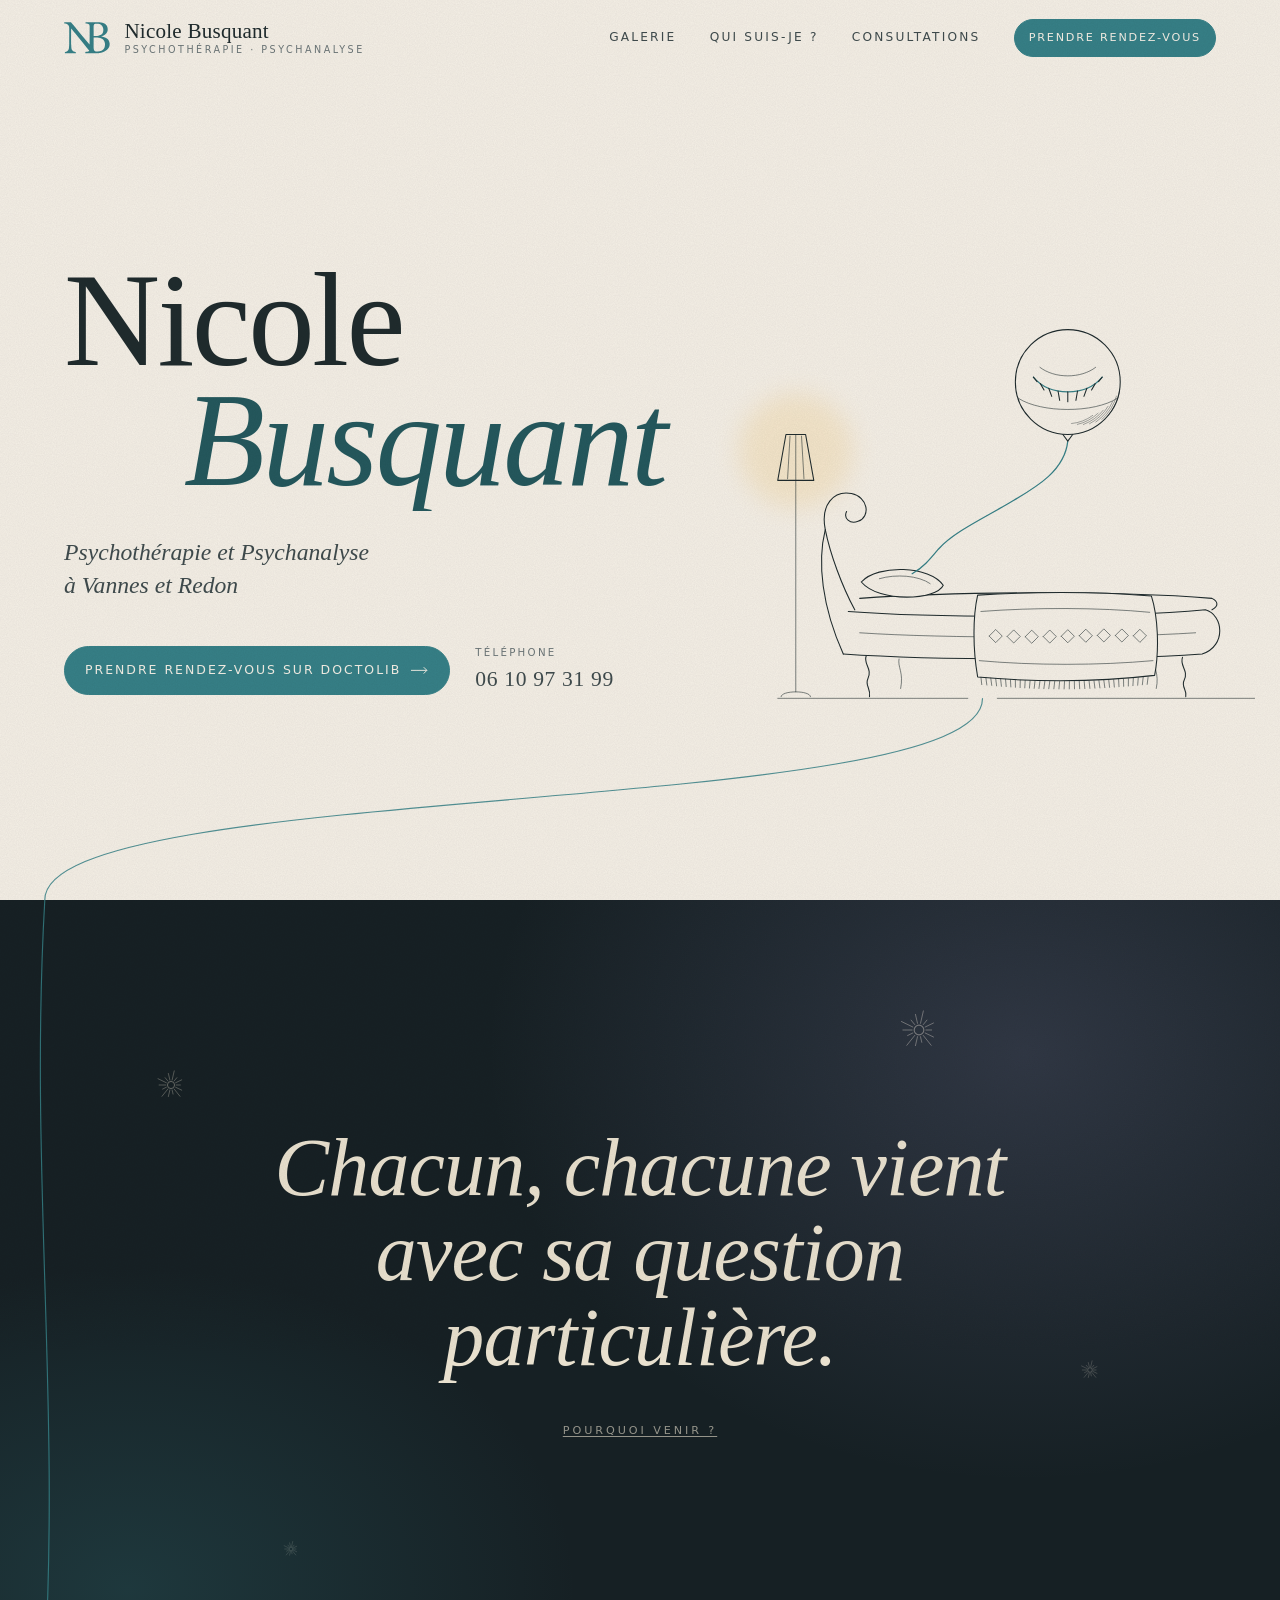
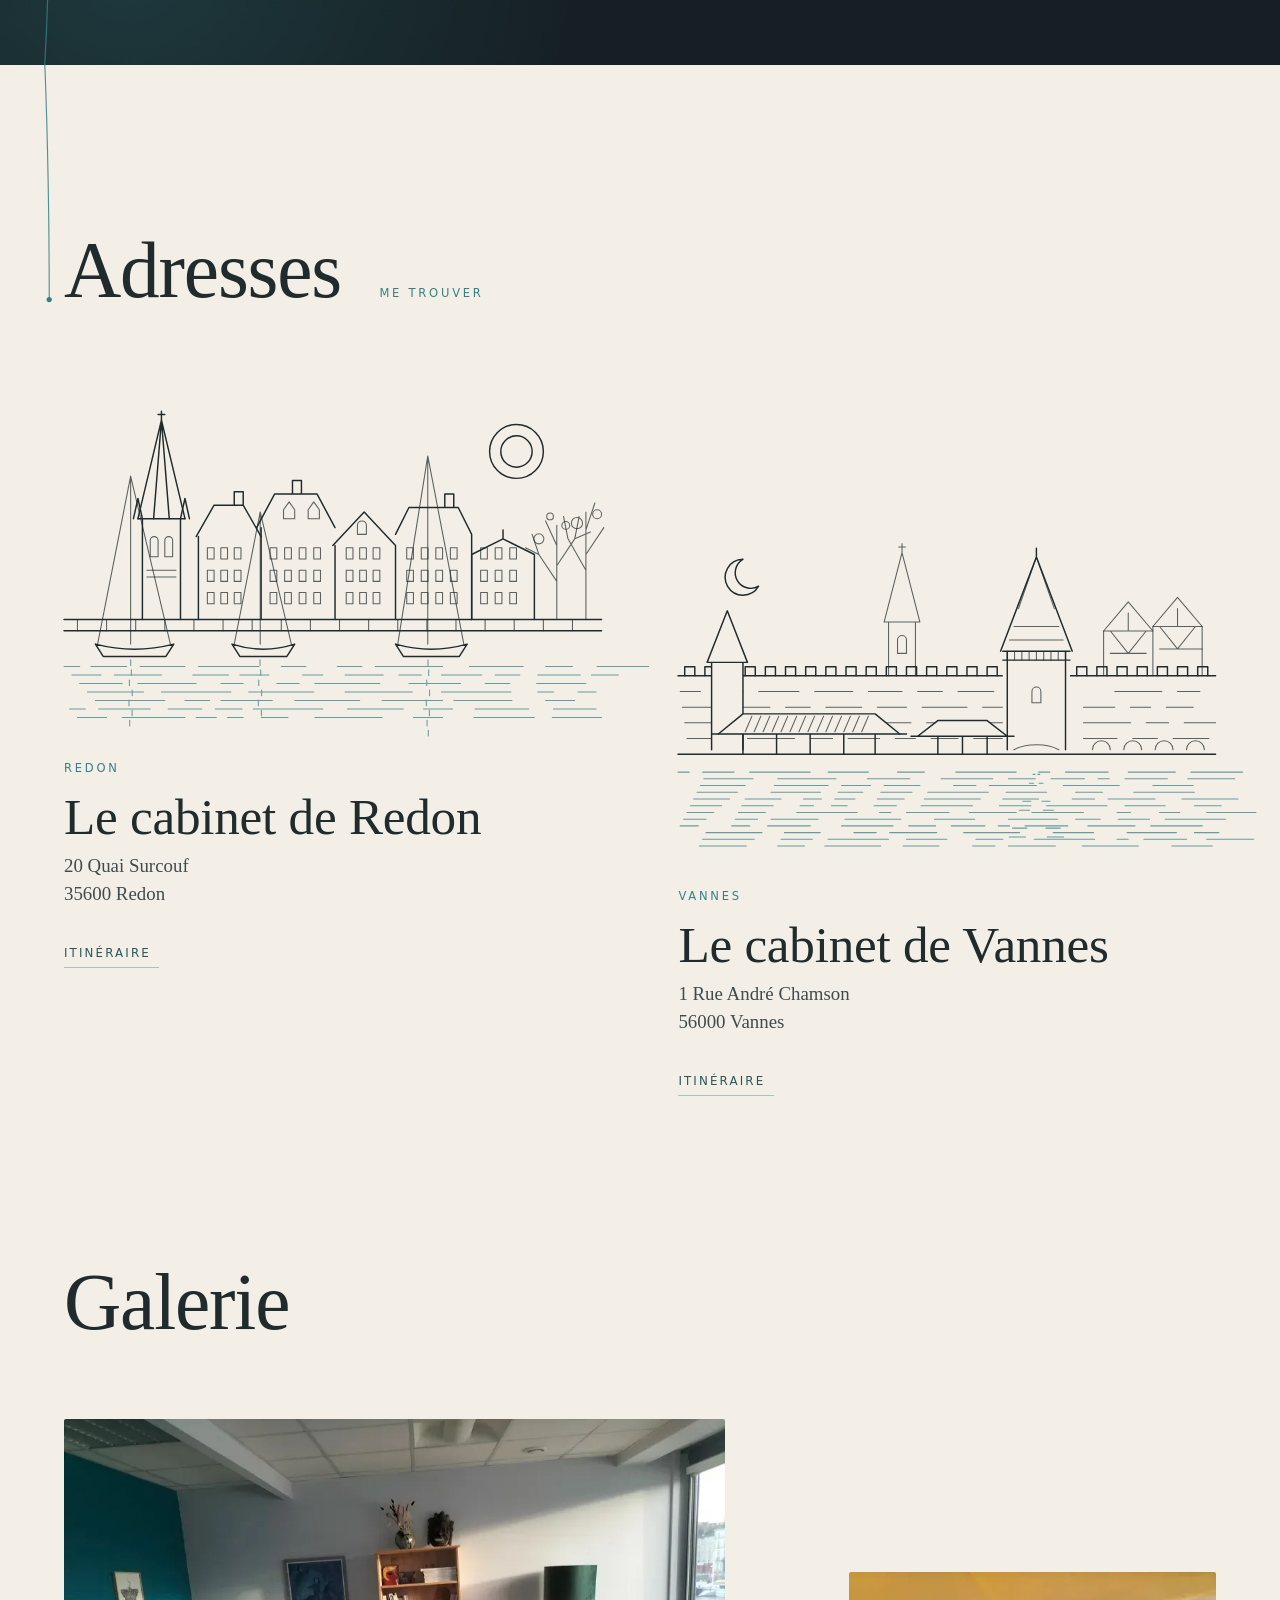
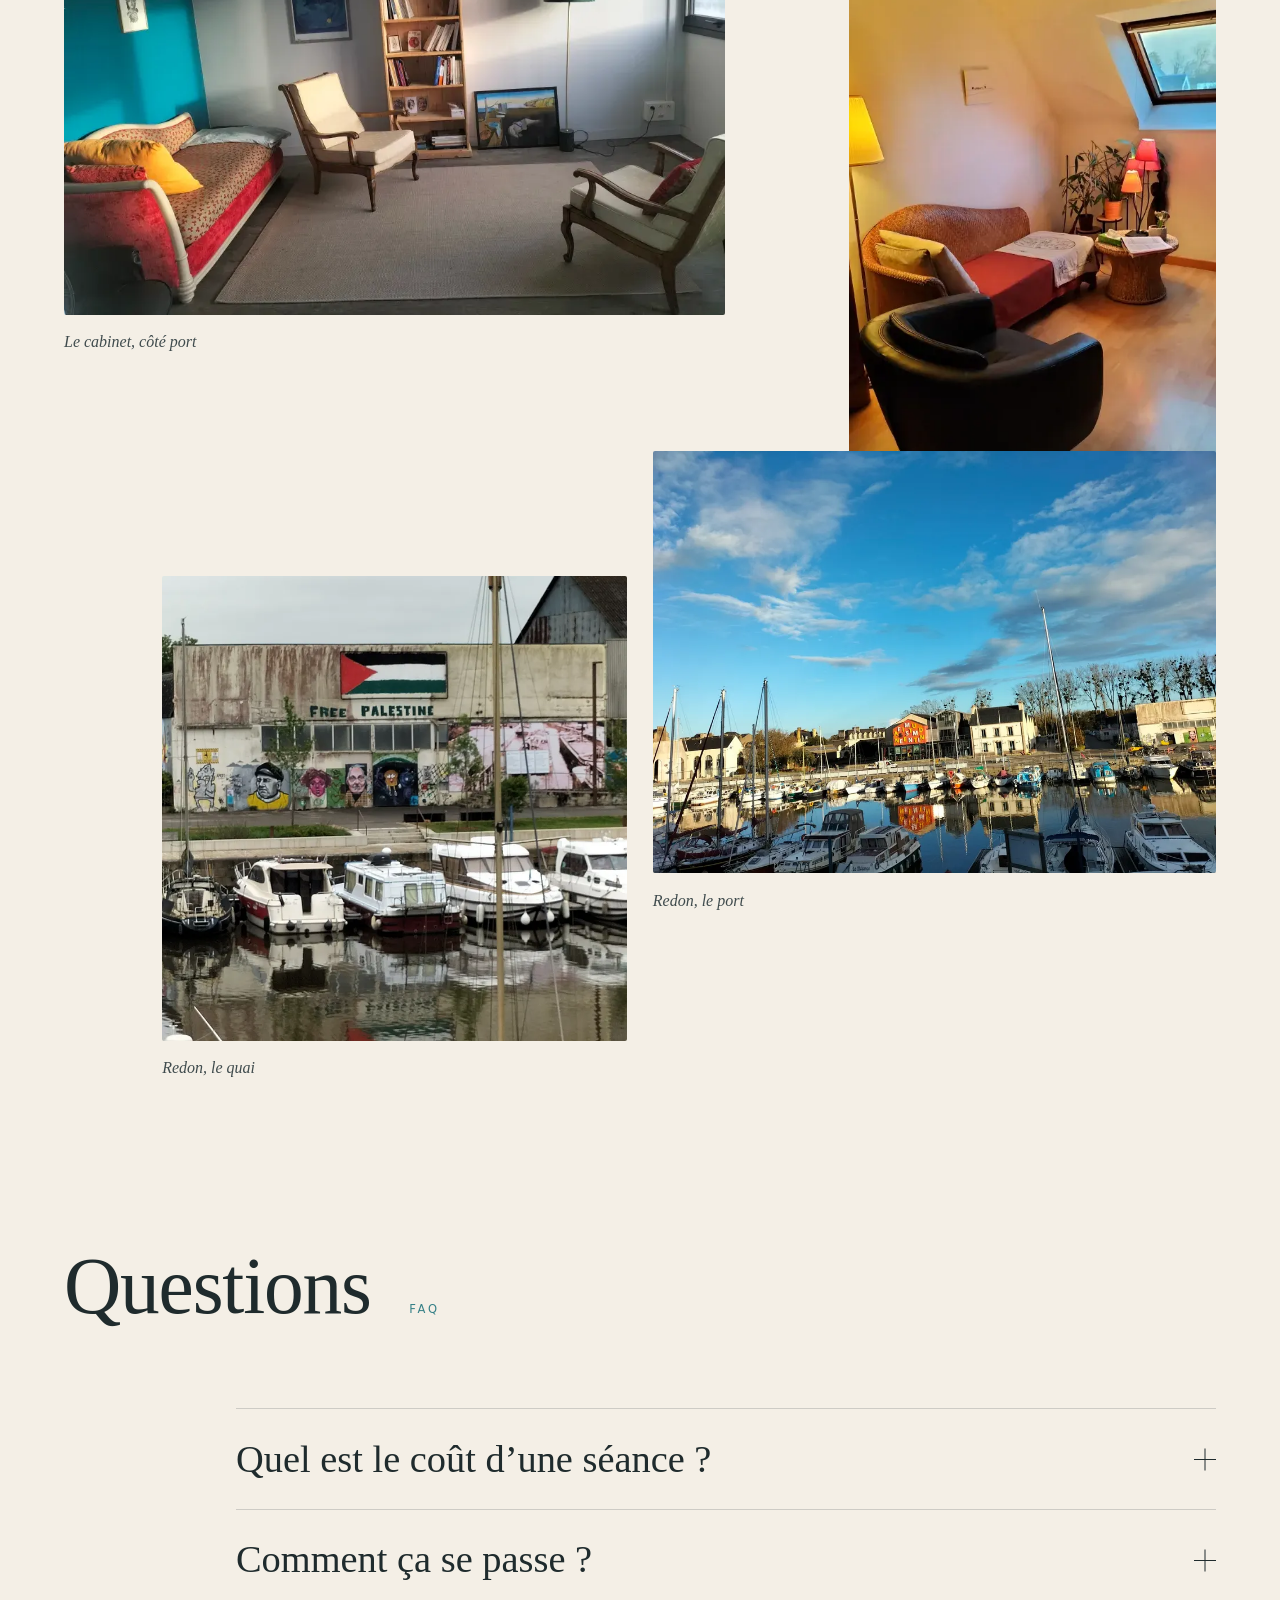
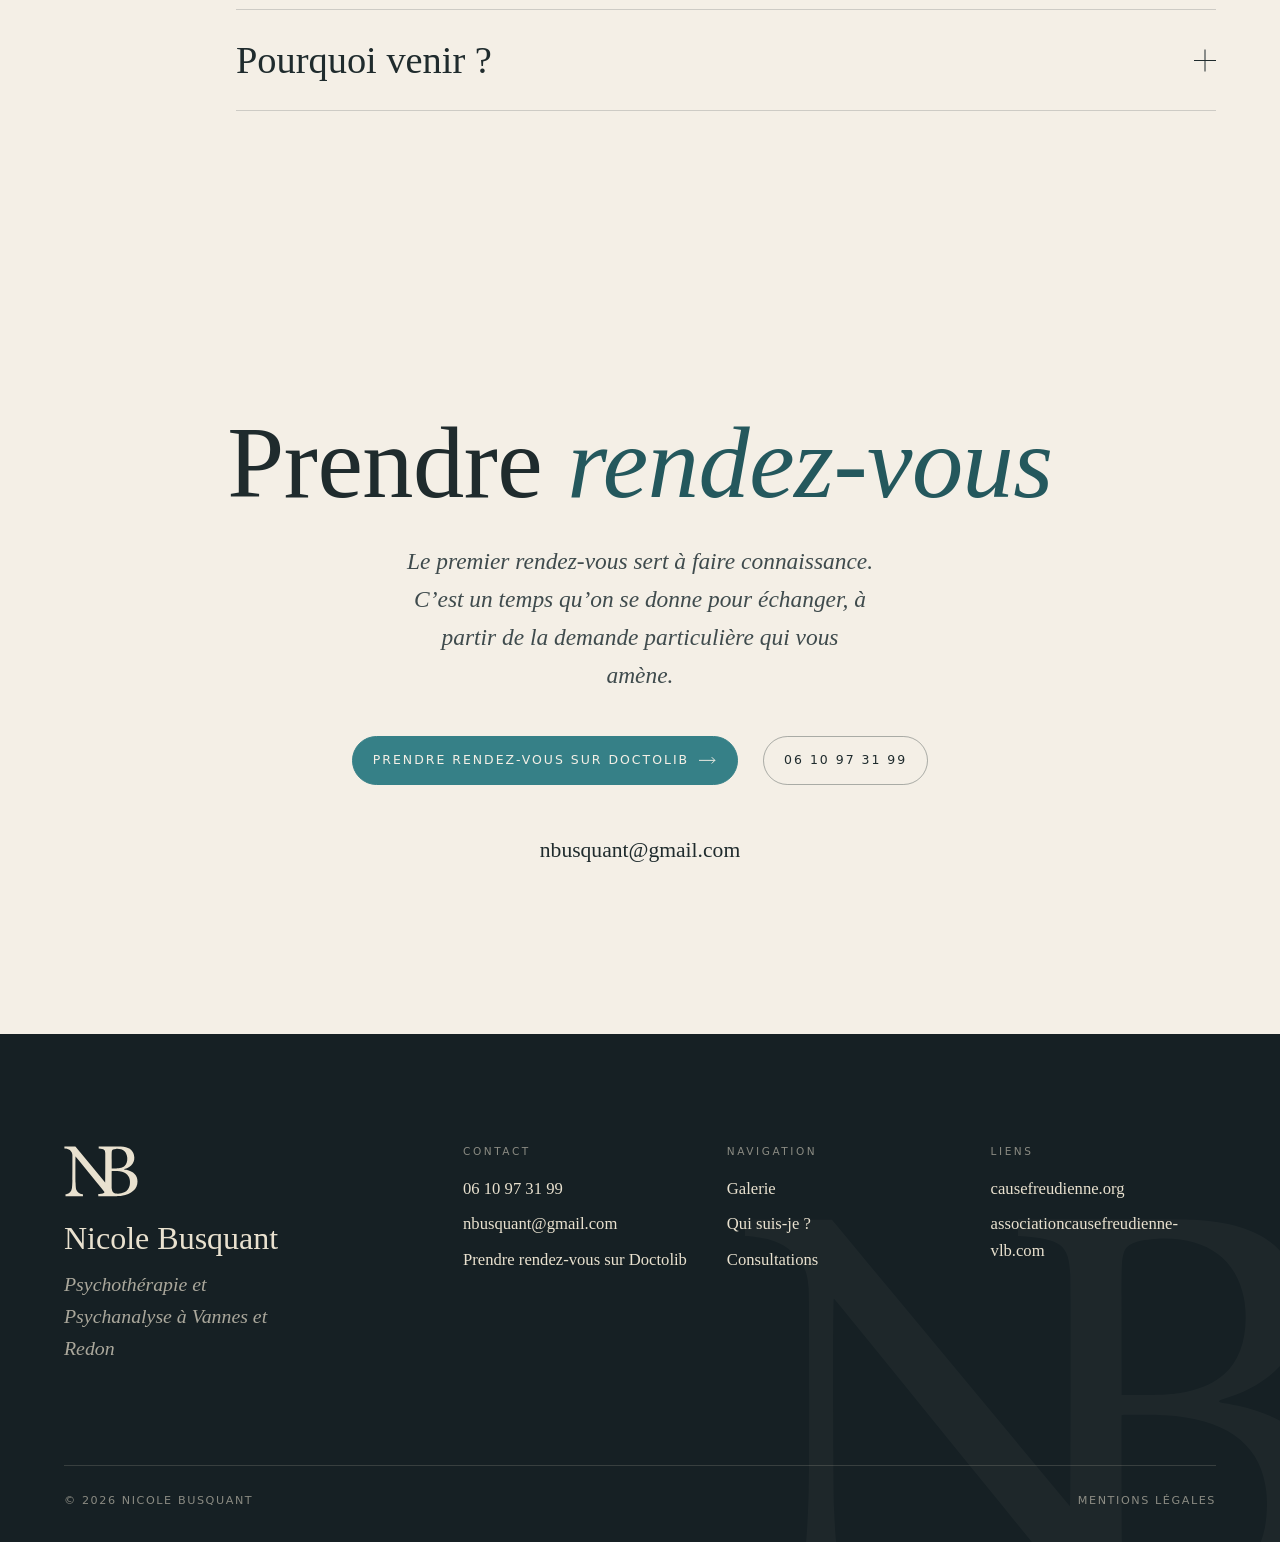
==== index.html @ 5fe2b06b "Add the Nicole Busquant website Static HTML/CSS/JS site for GitHub Pages: home, Qui suis-je, Consult" ====
<!doctype html>
<html lang="fr">
<head>
<meta charset="utf-8">
<meta name="viewport" content="width=device-width, initial-scale=1">
<title>Nicole Busquant - Psychothérapie et Psychanalyse à Vannes et Redon</title>
<meta name="description" content="Nicole Busquant, psychothérapeute et psychanalyste, reçoit enfants, adolescents et adultes à Redon (20 Quai Surcouf) et à Vannes (1 Rue André Chamson).">
<link rel="canonical" href="https://nicolebusquant.fr/">
<meta name="theme-color" content="#f4efe6">
<meta property="og:type" content="website">
<meta property="og:locale" content="fr_FR">
<meta property="og:site_name" content="Nicole Busquant">
<meta property="og:title" content="Nicole Busquant - Psychothérapie et Psychanalyse à Vannes et Redon">
<meta property="og:description" content="Nicole Busquant, psychothérapeute et psychanalyste, reçoit enfants, adolescents et adultes à Redon (20 Quai Surcouf) et à Vannes (1 Rue André Chamson).">
<meta property="og:url" content="https://nicolebusquant.fr/">
<meta property="og:image" content="https://nicolebusquant.fr/assets/img/og-image.png">
<meta name="twitter:card" content="summary_large_image">
<link rel="icon" href="assets/img/favicon.svg" type="image/svg+xml">
<link rel="icon" href="assets/img/favicon-32.png" sizes="32x32" type="image/png">
<link rel="apple-touch-icon" href="assets/img/apple-touch-icon.png">
<link rel="preload" href="assets/fonts/cormorant-garamond-latin-wght-normal.woff2" as="font" type="font/woff2" crossorigin>
<link rel="preload" href="assets/fonts/eb-garamond-latin-wght-normal.woff2" as="font" type="font/woff2" crossorigin>
<link rel="stylesheet" href="assets/css/style.css">
<script>document.documentElement.classList.add('js')</script>
<script type="application/ld+json">{"@context":"https://schema.org","@graph":[{"@type":"Person","@id":"https://nicolebusquant.fr/#nicole-busquant","name":"Nicole Busquant","jobTitle":"Psychothérapeute, psychanalyste","url":"https://nicolebusquant.fr/","telephone":"+33 6 10 97 31 99","email":"nbusquant@gmail.com","image":"https://nicolebusquant.fr/assets/img/og-image.png","workLocation":[{"@type":"Place","name":"Cabinet de Redon","address":{"@type":"PostalAddress","streetAddress":"20 Quai Surcouf","postalCode":"35600","addressLocality":"Redon","addressCountry":"FR"}},{"@type":"Place","name":"Cabinet de Vannes","address":{"@type":"PostalAddress","streetAddress":"1 Rue André Chamson","postalCode":"56000","addressLocality":"Vannes","addressCountry":"FR"}}],"sameAs":["https://www.doctolib.fr/psychotherapeute/redon/nicole-busquant"]},{"@type":"FAQPage","mainEntity":[{"@type":"Question","name":"Quel est le coût d'une séance ?","acceptedAnswer":{"@type":"Answer","text":"Le coût d’une séance est de 40 euros. Ajustement possible en fonction des ressources."}},{"@type":"Question","name":"Comment ça se passe ?","acceptedAnswer":{"@type":"Answer","text":"Le premier rendez-vous sert à faire connaissance. C'est un temps qu’on se donne pour échanger, à partir de la demande particulière qui vous amène. Le temps de voir si un travail ensemble est possible et souhaitable, avant de s'engager plus loin. Nous déciderons alors du rythme des séances et du tarif, variables en fonction de votre situation."}},{"@type":"Question","name":"Pourquoi venir ?","acceptedAnswer":{"@type":"Answer","text":"Ce serait bien entendu impossible de dresser une liste exhaustive des demandes. Chacun, chacune vient avec sa question particulière. Il peut s'agir d'une situation actuelle qui engendre de la souffrance, une situation impossible à supporter, dans la famille, à l'école, au travail, dans le couple. Il peut s'agir d'un malaise intérieur plus lointain, d'une tristesse ou de peurs envahissantes. Parfois, c'est la dépendance à un produit ou à une pratique qui pose question."}}]}]}</script>
</head>
<body class="home">
<a class="skip" href="#contenu">Aller au contenu</a>
<header class="site-header">
  <div class="wrap">
    <a class="brand" href="index.html" aria-label="Nicole Busquant, accueil"><svg class="" viewBox="0 0 2048 1400" aria-hidden="true" focusable="false"><path fill-rule="evenodd" d="M960 12V69.6l3 .1c148.7 10.2 174 29.3 179 135 1.6 34.9 1.4 805.3-.2 805.3-.7 0-7.2-7.1-14.4-15.8L723 507 436 161.4 326.7 29.7l-14-16.7H10.5V69.5l5 .3c19.8 1 64.3 8 81.5 12.9 49.4 13.8 81.4 38.6 113.2 87.4 13.1 20.2 18.4 40 21.6 81.4 2.2 29.1 2.6 616.4.4 699-2.8 104.9-7.5 183-13.3 221-14.6 95-69 151.1-156.9 162l-20.5 3v55h483v-55c-6-1-11-2-17-2.4q-126.3-12.2-163.3-113.1c-13.6-36.9-18.4-77.8-24.2-203.5-3.6-79.7-4.4-728.6-.8-729.3 1.1-.2 10.3 10.4 29.9 34.5L435.5 429l78.5 96.6L676 725l91 112 117 144 131.6 162 93.5 115c17 20.9 16 18.8 11.6 24.8-20.8 28.3-57.3 39.9-146.2 46.3a412 412 0 0 0-20.5 1.7l-5.5.7v58l230 .3c307.6.4 336-.4 420-12.4 272-38.7 436-186.4 436-392.9 0-169.2-108-281.4-313-325-19.4-4.2-44.7-9-53-10-12.6-1.8-12.3-7.6.5-11.3 210.3-60.4 311.7-209 267.4-391.9C1900.6 98.5 1785.3 24.7 1572 13c-22.9-1.2-90-1-140-1H960zm476.5 67.6c-69.2 4.9-99.6 18.5-108.6 48.7-7.8 26.5-8 34.6-7.7 283.3l.3 211h67c84.5-.2 120.8-2.8 159.1-11.5 59.4-13.6 96-30.5 130.3-60.5 54.1-47 80.8-128.4 74-225.3-11.5-166.5-129.5-258.7-314.4-245.7m-116 612.7c-1.2 3 .2 471.8 1.4 483.2 11.2 109 51.3 142.6 170.6 142.9 64.6.2 121.3-11.7 175.6-36.7 78.5-36 133.2-108 150.8-198.1 8.1-41.6 9.4-101 3-137.7l-2-12c-25-146.9-144.8-229.7-348.4-240.9-33.6-1.8-150.4-2.4-151-.7z"/></svg><span class="brand-name">Nicole Busquant<small>Psychothérapie · Psychanalyse</small></span></a>
    <button class="menu-toggle" type="button" aria-expanded="false" aria-controls="nav"><span class="txt">Menu</span><span class="bars" aria-hidden="true"></span></button>
    <nav class="nav" id="nav" aria-label="Navigation principale">
      <a href="index.html#galerie">Galerie</a>
      <a href="pages/qui-suis-je.html">Qui suis-je ?</a>
      <a href="pages/consultations.html">Consultations</a>
      <a class="btn btn-sm" href="https://www.doctolib.fr/psychotherapeute/redon/nicole-busquant" target="_blank" rel="noopener">Prendre rendez-vous</a>
    </nav>
  </div>
</header>
<main id="contenu">

  <section class="hero" aria-labelledby="titre">
    <div class="wrap">
      <div class="hero-text">
        <h1 class="hero-title split" id="titre">Nicole <span class="l2">Busquant</span></h1>
        <p class="hero-sub" data-reveal style="--rd:.5s">Psychothérapie et Psychanalyse à Vannes et Redon</p>
        <div data-reveal style="--rd:.7s">
          <div class="hero-cta">
            <a class="btn" href="https://www.doctolib.fr/psychotherapeute/redon/nicole-busquant" target="_blank" rel="noopener">Prendre rendez-vous sur Doctolib <svg class="arr" viewBox="0 0 22 10" aria-hidden="true"><path d="M0 5h20M16 1l4 4-4 4" fill="none" stroke="currentColor" stroke-width="1.2"/></svg></a>
            <a class="hero-tel" href="tel:+33610973199"><span>Téléphone</span>06 10 97 31 99</a>
          </div>
        </div>
      </div>
      <div class="hero-art" data-draw-now data-thread data-tx="el:.447" data-ty="el:.962">
        <svg class="ill ill-divan" viewBox="0 0 600 470" aria-hidden="true" focusable="false">
  <g class="ink"><path class="d soft" pathLength="1" style="--dl:0.20s" d="M18 452H250M286 452H600"/><circle class="glow" cx="40" cy="150" r="70"/><path class="d soft" pathLength="1" style="--dl:0.25s" d="M40 186V444M22 450C22 442 58 442 58 450"/><path class="d" pathLength="1" style="--dl:0.33s" d="M18 186L28 130H52L62 186Z"/><path class="d soft" pathLength="1" style="--dl:0.41s" d="M33 132L30 184M40 131V185M47 132L50 184"/><path class="d" pathLength="1" style="--dl:0.47s" d="M112 344C96 314 82 276 76 246C70 216 86 198 108 202C128 206 132 230 116 236C106 240 98 232 102 224"/><path class="d" pathLength="1" style="--dl:0.59s" d="M76 246C66 286 72 340 98 398"/><path class="d" pathLength="1" style="--dl:0.69s" d="M104 346C210 354 430 354 540 344C562 350 566 388 536 398C420 406 214 406 98 398"/><path class="d" pathLength="1" style="--dl:0.83s" d="M118 330C230 322 420 320 548 330C556 334 556 340 548 344"/><path class="d soft" pathLength="1" style="--dl:0.93s" d="M118 372C220 379 420 379 528 372"/><path class="d" pathLength="1" style="--dl:1.01s" d="M126 400C122 410 134 416 128 428C124 436 132 440 130 450"/><path class="d" pathLength="1" style="--dl:1.06s" d="M512 402C508 412 520 418 514 430C510 438 518 442 516 450"/><path class="d soft" pathLength="1" style="--dl:1.11s" d="M166 404C164 414 172 420 168 440"/><path class="d soft" pathLength="1" style="--dl:1.15s" d="M478 405C476 415 484 421 480 440"/><path class="bg" d="M120 310C140 288 204 290 220 314C212 332 142 336 120 310Z"/><path class="d" pathLength="1" style="--dl:1.19s" d="M120 310C140 288 204 290 220 314C212 332 142 336 120 310Z"/><path class="d soft" pathLength="1" style="--dl:1.29s" d="M142 306C162 300 190 302 204 312"/><path class="bg" d="M262 326C330 322 410 322 474 327C482 352 484 392 478 424C410 432 330 432 262 426C256 392 256 352 262 326Z"/><path class="d" pathLength="1" style="--dl:1.35s" d="M262 326C330 322 410 322 474 327C482 352 484 392 478 424C410 432 330 432 262 426C256 392 256 352 262 326Z"/><path class="d soft" pathLength="1" style="--dl:1.49s" d="M266 346C330 341 410 341 472 347M264 406C330 412 410 412 476 406"/><path class="d soft" pathLength="1" style="--dl:1.57s" d="M276 376l8 -8l8 8l-8 8zM298 376.5l8 -8l8 8l-8 8zM320 376.8l8 -8l8 8l-8 8zM342 376.6l8 -8l8 8l-8 8zM364 376.2l8 -8l8 8l-8 8zM386 375.6l8 -8l8 8l-8 8zM408 375.2l8 -8l8 8l-8 8zM430 375.3l8 -8l8 8l-8 8zM452 375.7l8 -8l8 8l-8 8z"/><path class="d soft" pathLength="1" style="--dl:1.67s" d="M266 426.3l1.0 9M272 426.8l1.2 9M278 427.3l1.2 9M284 427.8l1.1 9M290 428.3l1.0 9M296 428.7l0.8 9M302 429.1l0.5 9M308 429.5l0.1 9M314 429.9l-0.2 9M320 430.2l-0.5 9M326 430.5l-0.8 9M332 430.8l-1.0 9M338 431l-1.2 9M344 431.2l-1.2 9M350 431.3l-1.2 9M356 431.4l-1.0 9M362 431.5l-0.8 9M368 431.5l-0.5 9M374 431.5l-0.2 9M380 431.4l0.2 9M386 431.3l0.5 9M392 431.1l0.8 9M398 430.9l1.0 9M404 430.6l1.1 9M410 430.3l1.2 9M416 430l1.2 9M422 429.6l1.0 9M428 429.3l0.8 9M434 428.8l0.5 9M440 428.4l0.2 9M446 428l-0.1 9M452 427.5l-0.5 9M458 427l-0.7 9M464 426.5l-1.0 9M470 426l-1.1 9"/></g>
  <g class="sway"><g class="ink"><path class="d string" pathLength="1" style="--dl:2.50s" d="M372 138C368 176 330 196 300 214C262 236 232 250 214 270C204 282 196 292 182 300"/></g><g class="bob ink"><path class="d" pathLength="1" style="--dl:1.60s" d="M372 66m-64 0a64 64 0 1 0 128 0a64 64 0 1 0 -128 0"/><path class="d soft" pathLength="1" style="--dl:1.80s" d="M312 86C340 104 404 104 432 86"/><path class="d hatch" pathLength="1" style="--dl:1.90s" d="M435.3 75.6A64 64 0 0 1 420.9 107.2M431.4 83.1A61.8 61.8 0 0 1 413.7 111.6M426.7 89.8A59.6 59.6 0 0 1 406.2 114.8M421.2 95.5A57.4 57.4 0 0 1 398.5 116.9M415.3 100.3A55.2 55.2 0 0 1 391 117.8M408.9 104A53 53 0 0 1 383.6 117.7M402.4 106.7A50.8 50.8 0 0 1 376.6 116.6"/><path class="d lid" pathLength="1" style="--dl:2.00s" d="M330 60C350 84 394 84 414 60"/><path class="d soft" pathLength="1" style="--dl:2.12s" d="M338 48C356 62 388 62 406 48"/><path class="d lash" pathLength="1" style="--dl:2.20s" d="M330 60l4.5 5.4M338.5 67.9l4.5 7.7M348.8 73.5l3.6 9.9M360.1 76.9l2 11.4M372 78l0 12M383.9 76.9l-2 11.4M395.3 73.5l-3.6 9.9M405.5 67.9l-4.5 7.7M414 60l-4.5 5.4"/><path class="d" pathLength="1" style="--dl:2.32s" d="M366 130l6 8l6 -8"/></g></g>
</svg>
      </div>
    </div>
  </section>

  <section class="night on-dark" aria-label="Pourquoi venir ?">
    <i class="tp" style="top:0" data-thread data-tx=".035"></i>
    <svg class="spore s1" viewBox="0 0 40 40" aria-hidden="true" focusable="false"><circle cx="20" cy="20" r="4.2"/><path d="M26 20L31 20M25.4 22.6L32.6 26.1M23.7 24.7L30.6 33.3M21.3 25.8L22.4 30.7M18.7 25.8L16.9 33.6M16.3 24.7L9.4 33.3M14.6 22.6L10.1 24.8M14 20L6 20M14.6 17.4L4.7 12.6M16.3 15.3L13.1 11.4M18.7 14.2L16.9 6.4M21.3 14.2L23.8 3.4M23.7 15.3L26.9 11.4M25.4 17.4L32.6 13.9"/></svg><svg class="spore s2" viewBox="0 0 40 40" aria-hidden="true" focusable="false"><circle cx="20" cy="20" r="4.2"/><path d="M26 20L31 20M25.4 22.6L32.6 26.1M23.7 24.7L30.6 33.3M21.3 25.8L22.4 30.7M18.7 25.8L16.9 33.6M16.3 24.7L9.4 33.3M14.6 22.6L10.1 24.8M14 20L6 20M14.6 17.4L4.7 12.6M16.3 15.3L13.1 11.4M18.7 14.2L16.9 6.4M21.3 14.2L23.8 3.4M23.7 15.3L26.9 11.4M25.4 17.4L32.6 13.9"/></svg><svg class="spore s3" viewBox="0 0 40 40" aria-hidden="true" focusable="false"><circle cx="20" cy="20" r="4.2"/><path d="M26 20L31 20M25.4 22.6L32.6 26.1M23.7 24.7L30.6 33.3M21.3 25.8L22.4 30.7M18.7 25.8L16.9 33.6M16.3 24.7L9.4 33.3M14.6 22.6L10.1 24.8M14 20L6 20M14.6 17.4L4.7 12.6M16.3 15.3L13.1 11.4M18.7 14.2L16.9 6.4M21.3 14.2L23.8 3.4M23.7 15.3L26.9 11.4M25.4 17.4L32.6 13.9"/></svg><svg class="spore s4" viewBox="0 0 40 40" aria-hidden="true" focusable="false"><circle cx="20" cy="20" r="4.2"/><path d="M26 20L31 20M25.4 22.6L32.6 26.1M23.7 24.7L30.6 33.3M21.3 25.8L22.4 30.7M18.7 25.8L16.9 33.6M16.3 24.7L9.4 33.3M14.6 22.6L10.1 24.8M14 20L6 20M14.6 17.4L4.7 12.6M16.3 15.3L13.1 11.4M18.7 14.2L16.9 6.4M21.3 14.2L23.8 3.4M23.7 15.3L26.9 11.4M25.4 17.4L32.6 13.9"/></svg>
    <figure class="epigraph wrap">
      <blockquote class="split">Chacun, chacune vient avec sa question particulière.</blockquote>
      <figcaption data-reveal style="--rd:.6s"><a href="#faq">Pourquoi venir&nbsp;?</a></figcaption>
    </figure>
    <i class="tp" style="bottom:0" data-thread data-tx=".035"></i>
  </section>

  <section class="section" id="adresses" aria-labelledby="t-adresses">
    <div class="wrap">
      <header class="sec-head">
        <h2 class="sec-title split" id="t-adresses">Adresses</h2>
        <p class="label" data-reveal style="--rd:.3s">Me trouver</p>
      </header>
      <div class="places">
        <article class="place" data-draw>
          <svg class="ill ill-redon" viewBox="0 0 480 300" aria-hidden="true" focusable="false">
  <g class="ink"><path class="d" pathLength="1" style="--dl:0.00s" d="M404 54m-14 0a14 14 0 1 0 28 0a14 14 0 1 0 -28 0"/><path class="d dots" pathLength="1" style="--dl:0.08s" d="M404 54m-24 0a24 24 0 1 0 48 0a24 24 0 1 0 -48 0"/><path class="d" pathLength="1" style="--dl:0.16s" d="M70 204V114M104 204V114M66 114H108"/><path class="d" pathLength="1" style="--dl:0.24s" d="M66 114L87 26L108 114M87 26L80 114M87 26L94 114"/><path class="d" pathLength="1" style="--dl:0.34s" d="M62 114L66 96L70 114M104 114L108 96L112 114"/><path class="d soft" pathLength="1" style="--dl:0.40s" d="M77 148V133.5a3.5 3.5 0 0 1 7 0V148zM90 148V133.5a3.5 3.5 0 0 1 7 0V148zM74 160H100M74 166H100"/><path class="d" pathLength="1" style="--dl:0.46s" d="M87 26V18M84 21H90"/><path class="d" pathLength="1" style="--dl:0.50s" d="M120 204V130M118 130L134 102H160L176 130M152 102V90H160V102"/><path class="d" pathLength="1" style="--dl:0.58s" d="M176 204V122M172 122L188 92H226L242 122M204 92V80H212V92"/><path class="d soft" pathLength="1" style="--dl:0.66s" d="M196 106l5 -7l5 7v8h-10zM218 106l5 -7l5 7v8h-10z"/><path class="d" pathLength="1" style="--dl:0.71s" d="M242 204V138M240 138L268 108L296 138M296 204V138"/><path class="d" pathLength="1" style="--dl:0.79s" d="M296 128L308 104H352L364 128M364 204V128M340 104V92H348V104"/><path class="d" pathLength="1" style="--dl:0.87s" d="M364 204V146L392 132L420 146V204M392 132V124"/><path class="d soft" pathLength="1" style="--dl:0.94s" d="M128 140h6v10h-6zM140 140h6v10h-6zM152 140h6v10h-6zM128 160h6v10h-6zM140 160h6v10h-6zM152 160h6v10h-6zM128 180h6v10h-6zM140 180h6v10h-6zM152 180h6v10h-6zM184 140h6v10h-6zM197 140h6v10h-6zM210 140h6v10h-6zM223 140h6v10h-6zM184 160h6v10h-6zM197 160h6v10h-6zM210 160h6v10h-6zM223 160h6v10h-6zM184 180h6v10h-6zM197 180h6v10h-6zM210 180h6v10h-6zM223 180h6v10h-6zM252 140h6v10h-6zM264 140h6v10h-6zM276 140h6v10h-6zM252 160h6v10h-6zM264 160h6v10h-6zM276 160h6v10h-6zM252 180h6v10h-6zM264 180h6v10h-6zM276 180h6v10h-6zM306 140h6v10h-6zM319 140h6v10h-6zM332 140h6v10h-6zM345 140h6v10h-6zM306 160h6v10h-6zM319 160h6v10h-6zM332 160h6v10h-6zM345 160h6v10h-6zM306 180h6v10h-6zM319 180h6v10h-6zM332 180h6v10h-6zM345 180h6v10h-6zM372 140h6v10h-6zM385 140h6v10h-6zM398 140h6v10h-6zM372 160h6v10h-6zM385 160h6v10h-6zM398 160h6v10h-6zM372 180h6v10h-6zM385 180h6v10h-6zM398 180h6v10h-6zM262 128V120a4 4 0 0 1 8 0V128z"/><path class="d soft" pathLength="1" style="--dl:1.06s" d="M440 204V120M440 170L424 146L418 128M440 156L456 132L460 112M440 138L430 116M466 204V108M466 160L450 132L446 112M466 146L482 122M466 124L474 100M424 146L412 140M456 132L470 126"/><g class="mistle"><circle cx="424" cy="132" r="4.5"/><circle cx="458" cy="118" r="5"/><circle cx="448" cy="120" r="3.5"/><circle cx="476" cy="110" r="4"/><circle cx="434" cy="112" r="3"/></g><path class="d" pathLength="1" style="--dl:1.16s" d="M0 204H480M0 214H480"/><path class="d soft" pathLength="1" style="--dl:1.24s" d="M12 204v10M38 204v10M64 204v10M90 204v10M116 204v10M142 204v10M168 204v10M194 204v10M220 204v10M246 204v10M272 204v10M298 204v10M324 204v10M350 204v10M376 204v10M402 204v10M428 204v10M454 204v10"/><path class="d" pathLength="1" style="--dl:1.30s" d="M28 226q35 9 70 0l-7 11h-56z"/><path class="d soft" pathLength="1" style="--dl:1.35s" d="M59.5 226V76M59.5 76L30 226M59.5 76L95 226"/><path class="d" pathLength="1" style="--dl:1.41s" d="M150 226q28 9 56 0l-7 11h-42z"/><path class="d soft" pathLength="1" style="--dl:1.46s" d="M175.2 226V108M175.2 108L152 226M175.2 108L203 226"/><path class="d" pathLength="1" style="--dl:1.52s" d="M296 226q32 9 64 0l-7 11h-50z"/><path class="d soft" pathLength="1" style="--dl:1.57s" d="M324.8 226V58M324.8 58L298 226M324.8 58L357 226"/></g>
  <g class="water"><path class="d soft" pathLength="1" style="--dl:1.20s" d="M0 246h14M24 246h32M68 246h40M120 246h54M194 246h22M244 246h22M278 246h60M362 246h48M430 246h24M476 246h46M7 253.6h26M45 253.6h42M115 253.6h32M157 253.6h26M213 253.6h18M251 253.6h34M299 253.6h20M337 253.6h36M385 253.6h22M423 253.6h38M471 253.6h24M14 261.2h38M66 261.2h52M140 261.2h20M190 261.2h20M224 261.2h58M308 261.2h46M376 261.2h22M422 261.2h44M21 268.8h50M87 268.8h62M165 268.8h58M251 268.8h60M337 268.8h62M423 268.8h14M459 268.8h16M28 276.4h62M108 276.4h22M140 276.4h46M206 276.4h58M284 276.4h54M348 276.4h52M430 276.4h26M5 284h14M31 284h46M93 284h30M135 284h24M169 284h62M253 284h50M321 284h26M367 284h48M437 284h38M12 291.6h26M52 291.6h56M118 291.6h18M146 291.6h14M176 291.6h24M224 291.6h60M312 291.6h26M366 291.6h54M436 291.6h44M59.5 240v5M60.11817772786264 249v5M58.373519129842485 258v5M60.934563892606754 267v5M58.01233171983532 276v5M60.77635528680118 285v5M58.661816426722574 294v5M175 240v5M175.61817772786264 249v5M173.8735191298425 258v5M176.43456389260675 267v5M173.51233171983532 276v5M176.2763552868012 285v5M325 240v5M325.61817772786264 249v5M323.87351912984246 258v5M326.4345638926068 267v5M323.51233171983534 276v5M326.27635528680116 285v5M324.16181642672257 294v5M325.2510335504542 303v5"/></g>
</svg>
          <span class="label">Redon</span>
          <h3>Le cabinet de Redon</h3>
          <address>20 Quai Surcouf<br>35600 Redon</address>
          <a class="link-arrow" href="https://www.google.com/maps/search/?api=1&query=20%20Quai%20Surcouf%2C%2035600%20Redon" target="_blank" rel="noopener">Itinéraire <svg class="arr" viewBox="0 0 22 10" aria-hidden="true"><path d="M0 5h20M16 1l4 4-4 4" fill="none" stroke="currentColor" stroke-width="1.2"/></svg></a>
        </article>
        <article class="place" data-draw>
          <svg class="ill ill-vannes" viewBox="0 0 480 300" aria-hidden="true" focusable="false">
  <g class="ink"><path class="d" pathLength="1" style="--dl:0.00s" d="M58 36a16 16 0 1 0 14 24a13 13 0 1 1 -14 -24z"/><path class="d soft" pathLength="1" style="--dl:0.08s" d="M188 140V92M212 140V92M184 92H216M184 92L200 30L216 92M200 30V22M197 25H203"/><path class="d soft" pathLength="1" style="--dl:0.16s" d="M196 120V108a4 4 0 0 1 8 0V120z"/><path class="d soft" pathLength="1" style="--dl:0.20s" d="M380 140V100L402 74L424 100V140M424 140V96L446 70L468 96V140"/><path class="d soft" pathLength="1" style="--dl:0.28s" d="M380 100H424M386 100L402 120L418 100M386 120H418M424 96H468M430 96L446 116L462 96M430 116H468M402 84V100M446 80V96"/><path class="d" pathLength="1" style="--dl:0.36s" d="M0 140H290M350 140H480"/><path class="d" pathLength="1" style="--dl:0.44s" d="M6 140v-8h9v8M24 140v-8h9v8M42 140v-8h9v8M60 140v-8h9v8M78 140v-8h9v8M96 140v-8h9v8M114 140v-8h9v8M132 140v-8h9v8M150 140v-8h9v8M168 140v-8h9v8M186 140v-8h9v8M204 140v-8h9v8M222 140v-8h9v8M240 140v-8h9v8M258 140v-8h9v8M276 140v-8h9v8M356 140v-8h9v8M374 140v-8h9v8M392 140v-8h9v8M410 140v-8h9v8M428 140v-8h9v8M446 140v-8h9v8M464 140v-8h9v8"/><path class="d soft" pathLength="1" style="--dl:0.54s" d="M2 154h18M34 154h24M72 154h36M122 154h34M170 154h30M214 154h22M250 154h32M390 154h42M446 154h20M4 168h34M52 168h30M96 168h22M132 168h32M178 168h26M218 168h40M272 168h42M362 168h28M404 168h18M436 168h24M6 182h24M44 182h36M94 182h34M142 182h30M186 182h22M222 182h32M268 182h26M362 182h42M418 182h20M452 182h28M8 196h40M62 196h42M118 196h20M152 196h28M194 196h18M226 196h24M264 196h36M362 196h30M406 196h22M442 196h32"/><path class="bg" d="M290 206V118H350V206ZM288 118L320 34L352 118Z"/><path class="d" pathLength="1" style="--dl:0.62s" d="M294 206V118M346 206V118M290 118H350M290 126H350"/><path class="d soft" pathLength="1" style="--dl:0.70s" d="M294 118v8M300.5 118v8M307 118v8M313.5 118v8M320 118v8M326.5 118v8M333 118v8M339.5 118v8M346 118v8"/><path class="d" pathLength="1" style="--dl:0.75s" d="M288 118L320 34L352 118M320 34V26"/><path class="d soft" pathLength="1" style="--dl:0.85s" d="M304 80l16 -46M336 80l-16 -46M300 96H340M296 108H344"/><path class="d soft" pathLength="1" style="--dl:0.91s" d="M316 164V154a4 4 0 0 1 8 0V164zM300 206C310 200 330 200 340 206"/><path class="bg" d="M30 206V128H58V206ZM26 128L44 82L62 128Z"/><path class="d" pathLength="1" style="--dl:0.96s" d="M30 206V128M58 206V128M26 128H62M26 128L44 82L62 128"/><path class="bg" d="M36 192L58 174H176L198 192ZM214 194L232 180H276L294 194Z"/><path class="d" pathLength="1" style="--dl:1.04s" d="M36 192L58 174H176L198 192"/><path class="d" pathLength="1" style="--dl:1.12s" d="M58 192V210M88 192V210M118 192V210M148 192V210M176 192V210M30 192H204"/><path class="d soft" pathLength="1" style="--dl:1.20s" d="M66 176l-6 14M74 176l-6 14M82 176l-6 14M90 176l-6 14M98 176l-6 14M106 176l-6 14M114 176l-6 14M122 176l-6 14M130 176l-6 14M138 176l-6 14M146 176l-6 14M154 176l-6 14M162 176l-6 14M170 176l-6 14"/><path class="d" pathLength="1" style="--dl:1.26s" d="M214 194L232 180H276L294 194M232 194V210M254 194V210M276 194V210M208 194H300"/><path class="d soft" pathLength="1" style="--dl:1.34s" d="M370 206a8 8 0 1 1 16 0M398 206a8 8 0 1 1 16 0M426 206a8 8 0 1 1 16 0M454 206a8 8 0 1 1 16 0"/><path class="d" pathLength="1" style="--dl:1.40s" d="M0 210H480"/></g>
  <g class="water"><path class="d soft" pathLength="1" style="--dl:1.20s" d="M0 226h10M22 226h28M64 226h54M134 226h36M196 226h24M248 226h54M322 226h10M346 226h38M402 226h42M458 226h46M23 232h44M89 232h52M169 232h38M235 232h46M295 232h24M333 232h30M375 232h10M399 232h38M455 232h42M20 238h40M86 238h48M146 238h26M184 238h32M246 238h20M278 238h42M344 238h50M424 238h36M17 244h36M83 244h44M143 244h22M181 244h28M223 244h54M293 244h36M355 244h24M407 244h54M14 250h32M60 250h32M112 250h16M140 250h18M178 250h24M220 250h50M290 250h32M352 250h20M384 250h42M450 250h50M11 256h28M57 256h28M109 256h12M137 256h14M175 256h20M217 256h46M287 256h28M329 256h54M399 256h36M461 256h24M8 262h24M54 262h24M106 262h54M180 262h10M204 262h38M260 262h42M316 262h46M392 262h12M430 262h18M472 262h44M5 268h20M51 268h20M83 268h42M149 268h50M229 268h36M295 268h44M355 268h22M393 268h28M435 268h54M2 274h16M48 274h16M80 274h38M146 274h46M206 274h24M244 274h30M286 274h10M310 274h38M366 274h42M422 274h46M25 280h50M95 280h32M157 280h20M189 280h42M255 280h50M335 280h36M401 280h44M461 280h22M22 286h46M92 286h28M134 286h54M204 286h36M266 286h24M318 286h54M392 286h10M416 286h38M472 286h42M19 292h42M89 292h24M131 292h50M201 292h32M263 292h20M295 292h42M361 292h50M441 292h36M317 228h1.8M321.2 228h1.8M313.9 236h3.6M322.4 236h3.6M310.9 244h5.5M323.6 244h5.5M307.8 252h7.3M324.9 252h7.3M304.8 260h9.1M326.1 260h9.1M301.8 268h10.9M327.3 268h10.9M298.7 276h12.8M328.5 276h12.8M295.7 284h14.6M329.7 284h14.6"/></g>
</svg>
          <span class="label">Vannes</span>
          <h3>Le cabinet de Vannes</h3>
          <address>1 Rue André Chamson<br>56000 Vannes</address>
          <a class="link-arrow" href="https://www.google.com/maps/search/?api=1&query=1%20Rue%20Andr%C3%A9%20Chamson%2C%2056000%20Vannes" target="_blank" rel="noopener">Itinéraire <svg class="arr" viewBox="0 0 22 10" aria-hidden="true"><path d="M0 5h20M16 1l4 4-4 4" fill="none" stroke="currentColor" stroke-width="1.2"/></svg></a>
        </article>
      </div>
    </div>
    <i class="tp" style="bottom:5rem" data-thread data-tx=".035"></i>
  </section>

  <section class="section" id="galerie" aria-labelledby="t-galerie" style="padding-top:0">
    <i class="tp" style="top:3rem" data-thread data-tx=".965"></i>
    <div class="wrap">
      <header class="sec-head">
        <h2 class="sec-title split" id="t-galerie">Galerie</h2>
      </header>
      <div class="gallery">
        <figure class="g1" style="--rd:0s">
          <button type="button" data-full="assets/img/cabinet-port-933.webp" data-cap="Le cabinet, côté port" aria-label="Agrandir : Le cabinet, côté port">
            <img src="assets/img/cabinet-port-600.webp" srcset="assets/img/cabinet-port-600.webp 600w, assets/img/cabinet-port-933.webp 933w" sizes="(max-width: 860px) 92vw, 50vw" width="933" height="700" style="--ar:4/3" alt="Cabinet lumineux : méridienne rouge et coussin jaune, deux fauteuils, une bibliothèque et une grande fenêtre" loading="lazy" decoding="async">
          </button>
          <figcaption>Le cabinet, côté port</figcaption>
        </figure>
        <figure class="g2" style="--rd:0.15s">
          <button type="button" data-full="assets/img/cabinet-toits-933.webp" data-cap="Le cabinet, sous les toits" aria-label="Agrandir : Le cabinet, sous les toits">
            <img src="assets/img/cabinet-toits-600.webp" srcset="assets/img/cabinet-toits-600.webp 600w, assets/img/cabinet-toits-933.webp 933w" sizes="(max-width: 860px) 92vw, 50vw" width="933" height="700" style="--ar:3/4" alt="Cabinet mansardé : divan en osier, fauteuils de cuir noir et lampes allumées sous une fenêtre de toit" loading="lazy" decoding="async">
          </button>
          <figcaption>Le cabinet, sous les toits</figcaption>
        </figure>
        <figure class="g3" style="--rd:0s">
          <button type="button" data-full="assets/img/redon-quai-1400.webp" data-cap="Redon, le quai" aria-label="Agrandir : Redon, le quai">
            <img src="assets/img/redon-quai-800.webp" srcset="assets/img/redon-quai-800.webp 800w, assets/img/redon-quai-1400.webp 1400w" sizes="(max-width: 860px) 92vw, 50vw" width="1400" height="1400" style="--ar:1/1" alt="Bateaux amarrés devant un ancien entrepôt couvert de fresques, sur le port de Redon" loading="lazy" decoding="async">
          </button>
          <figcaption>Redon, le quai</figcaption>
        </figure>
        <figure class="g4" style="--rd:0.15s">
          <button type="button" data-full="assets/img/redon-port-1800.webp" data-cap="Redon, le port" aria-label="Agrandir : Redon, le port">
            <img src="assets/img/redon-port-1000.webp" srcset="assets/img/redon-port-1000.webp 1000w, assets/img/redon-port-1800.webp 1800w" sizes="(max-width: 860px) 92vw, 50vw" width="1800" height="1350" style="--ar:4/3" alt="Le port de Redon sous un ciel bleu, voiliers amarrés et reflets dans l’eau" loading="lazy" decoding="async">
          </button>
          <figcaption>Redon, le port</figcaption>
        </figure>
      </div>
    </div>
    <i class="tp" style="bottom:4rem" data-thread data-tx=".965"></i>
  </section>

  <section class="section" id="faq" aria-labelledby="t-faq" style="padding-top:0">
    <i class="tp" style="top:4rem" data-thread data-tx=".035"></i>
    <div class="wrap">
      <header class="sec-head">
        <h2 class="sec-title split" id="t-faq">Questions</h2>
        <p class="label" data-reveal style="--rd:.3s">FAQ</p>
      </header>
      <div class="faq">
        <details>
          <summary><span>Quel est le coût d’une séance&nbsp;?</span><span class="pm" aria-hidden="true"></span></summary>
          <div class="answer"><p>Le coût d’une séance est de 40 euros. Ajustement possible en fonction des ressources.</p></div>
        </details>
        <details>
          <summary><span>Comment ça se passe&nbsp;?</span><span class="pm" aria-hidden="true"></span></summary>
          <div class="answer"><p>Le premier rendez-vous sert à faire connaissance. C’est un temps qu’on se donne pour échanger, à partir de la demande particulière qui vous amène. Le temps de voir si un travail ensemble est possible et souhaitable, avant de s’engager plus loin. Nous déciderons alors du rythme des séances et du tarif, variables en fonction de votre situation.</p></div>
        </details>
        <details>
          <summary><span>Pourquoi venir&nbsp;?</span><span class="pm" aria-hidden="true"></span></summary>
          <div class="answer"><p>Ce serait bien entendu impossible de dresser une liste exhaustive des demandes. Chacun, chacune vient avec sa question particulière. Il peut s’agir d’une situation actuelle qui engendre de la souffrance, une situation impossible à supporter, dans la famille, à l’école, au travail, dans le couple. Il peut s’agir d’un malaise intérieur plus lointain, d’une tristesse ou de peurs envahissantes. Parfois, c’est la dépendance à un produit ou à une pratique qui pose question.</p></div>
        </details>
      </div>
    </div>
    <i class="tp" style="bottom:1rem" data-thread data-tx=".035"></i>
  </section>

  <section class="section closing" aria-labelledby="t-rdv" style="padding-top:2rem">
    <div class="wrap">
      <i class="tp" style="top:1rem;left:50%" data-thread data-tx="el:0" data-loop></i>
      <h2 class="split" id="t-rdv">Prendre <em>rendez-vous</em></h2>
      <p data-reveal>Le premier rendez-vous sert à faire connaissance. C’est un temps qu’on se donne pour échanger, à partir de la demande particulière qui vous amène.</p>
      <div data-reveal style="--rd:.2s"><div class="hero-cta">
        <a class="btn" href="https://www.doctolib.fr/psychotherapeute/redon/nicole-busquant" target="_blank" rel="noopener">Prendre rendez-vous sur Doctolib <svg class="arr" viewBox="0 0 22 10" aria-hidden="true"><path d="M0 5h20M16 1l4 4-4 4" fill="none" stroke="currentColor" stroke-width="1.2"/></svg></a>
        <a class="btn btn-ghost" href="tel:+33610973199">06 10 97 31 99</a>
      </div></div>
      <div class="contact-line" data-reveal style="--rd:.3s"><a href="mailto:nbusquant@gmail.com">nbusquant@gmail.com</a></div>
    </div>
  </section>

</main>
<dialog class="lightbox" aria-label="Photo agrandie">
  <button class="close" type="button">Fermer</button>
  <img src="data:," alt="">
  <p></p>
</dialog>
<footer class="site-footer on-dark">
  <svg class="foot-mark" viewBox="0 0 2048 1400" aria-hidden="true" focusable="false"><path fill-rule="evenodd" d="M960 12V69.6l3 .1c148.7 10.2 174 29.3 179 135 1.6 34.9 1.4 805.3-.2 805.3-.7 0-7.2-7.1-14.4-15.8L723 507 436 161.4 326.7 29.7l-14-16.7H10.5V69.5l5 .3c19.8 1 64.3 8 81.5 12.9 49.4 13.8 81.4 38.6 113.2 87.4 13.1 20.2 18.4 40 21.6 81.4 2.2 29.1 2.6 616.4.4 699-2.8 104.9-7.5 183-13.3 221-14.6 95-69 151.1-156.9 162l-20.5 3v55h483v-55c-6-1-11-2-17-2.4q-126.3-12.2-163.3-113.1c-13.6-36.9-18.4-77.8-24.2-203.5-3.6-79.7-4.4-728.6-.8-729.3 1.1-.2 10.3 10.4 29.9 34.5L435.5 429l78.5 96.6L676 725l91 112 117 144 131.6 162 93.5 115c17 20.9 16 18.8 11.6 24.8-20.8 28.3-57.3 39.9-146.2 46.3a412 412 0 0 0-20.5 1.7l-5.5.7v58l230 .3c307.6.4 336-.4 420-12.4 272-38.7 436-186.4 436-392.9 0-169.2-108-281.4-313-325-19.4-4.2-44.7-9-53-10-12.6-1.8-12.3-7.6.5-11.3 210.3-60.4 311.7-209 267.4-391.9C1900.6 98.5 1785.3 24.7 1572 13c-22.9-1.2-90-1-140-1H960zm476.5 67.6c-69.2 4.9-99.6 18.5-108.6 48.7-7.8 26.5-8 34.6-7.7 283.3l.3 211h67c84.5-.2 120.8-2.8 159.1-11.5 59.4-13.6 96-30.5 130.3-60.5 54.1-47 80.8-128.4 74-225.3-11.5-166.5-129.5-258.7-314.4-245.7m-116 612.7c-1.2 3 .2 471.8 1.4 483.2 11.2 109 51.3 142.6 170.6 142.9 64.6.2 121.3-11.7 175.6-36.7 78.5-36 133.2-108 150.8-198.1 8.1-41.6 9.4-101 3-137.7l-2-12c-25-146.9-144.8-229.7-348.4-240.9-33.6-1.8-150.4-2.4-151-.7z"/></svg>
  <div class="wrap">
    <div class="foot-grid">
      <div class="foot-brand">
        <svg class="" viewBox="0 0 2048 1400" aria-hidden="true" focusable="false"><path fill-rule="evenodd" d="M960 12V69.6l3 .1c148.7 10.2 174 29.3 179 135 1.6 34.9 1.4 805.3-.2 805.3-.7 0-7.2-7.1-14.4-15.8L723 507 436 161.4 326.7 29.7l-14-16.7H10.5V69.5l5 .3c19.8 1 64.3 8 81.5 12.9 49.4 13.8 81.4 38.6 113.2 87.4 13.1 20.2 18.4 40 21.6 81.4 2.2 29.1 2.6 616.4.4 699-2.8 104.9-7.5 183-13.3 221-14.6 95-69 151.1-156.9 162l-20.5 3v55h483v-55c-6-1-11-2-17-2.4q-126.3-12.2-163.3-113.1c-13.6-36.9-18.4-77.8-24.2-203.5-3.6-79.7-4.4-728.6-.8-729.3 1.1-.2 10.3 10.4 29.9 34.5L435.5 429l78.5 96.6L676 725l91 112 117 144 131.6 162 93.5 115c17 20.9 16 18.8 11.6 24.8-20.8 28.3-57.3 39.9-146.2 46.3a412 412 0 0 0-20.5 1.7l-5.5.7v58l230 .3c307.6.4 336-.4 420-12.4 272-38.7 436-186.4 436-392.9 0-169.2-108-281.4-313-325-19.4-4.2-44.7-9-53-10-12.6-1.8-12.3-7.6.5-11.3 210.3-60.4 311.7-209 267.4-391.9C1900.6 98.5 1785.3 24.7 1572 13c-22.9-1.2-90-1-140-1H960zm476.5 67.6c-69.2 4.9-99.6 18.5-108.6 48.7-7.8 26.5-8 34.6-7.7 283.3l.3 211h67c84.5-.2 120.8-2.8 159.1-11.5 59.4-13.6 96-30.5 130.3-60.5 54.1-47 80.8-128.4 74-225.3-11.5-166.5-129.5-258.7-314.4-245.7m-116 612.7c-1.2 3 .2 471.8 1.4 483.2 11.2 109 51.3 142.6 170.6 142.9 64.6.2 121.3-11.7 175.6-36.7 78.5-36 133.2-108 150.8-198.1 8.1-41.6 9.4-101 3-137.7l-2-12c-25-146.9-144.8-229.7-348.4-240.9-33.6-1.8-150.4-2.4-151-.7z"/></svg>
        <a class="name" href="index.html">Nicole Busquant</a>
        <p>Psychothérapie et Psychanalyse à Vannes et Redon</p>
      </div>
      <div>
        <h3>Contact</h3>
        <ul>
          <li><a href="tel:+33610973199">06 10 97 31 99</a></li>
          <li><a href="mailto:nbusquant@gmail.com">nbusquant@gmail.com</a></li>
          <li><a href="https://www.doctolib.fr/psychotherapeute/redon/nicole-busquant" target="_blank" rel="noopener">Prendre rendez-vous sur Doctolib</a></li>
        </ul>
      </div>
      <div>
        <h3>Navigation</h3>
        <ul>
          <li><a href="index.html#galerie">Galerie</a></li>
          <li><a href="pages/qui-suis-je.html">Qui suis-je ?</a></li>
          <li><a href="pages/consultations.html">Consultations</a></li>
        </ul>
      </div>
      <div>
        <h3>Liens</h3>
        <ul>
          <li><a href="https://causefreudienne.org" target="_blank" rel="noopener">causefreudienne.org</a></li>
          <li><a href="https://associationcausefreudienne-vlb.com" target="_blank" rel="noopener">associationcausefreudienne-vlb.com</a></li>
        </ul>
      </div>
    </div>
    <div class="foot-base">
      <span>© <span data-year>2026</span> Nicole Busquant</span>
      <a href="legal.html">Mentions légales</a>
    </div>
  </div>
</footer>
<script src="assets/js/main.js" defer></script>
</body>
</html>
---- assets/css/style.css ----
/* ==========================================================================
   Nicole Busquant — Psychothérapie et Psychanalyse à Vannes et Redon
   ========================================================================== */

/* ---------- Fonts (self-hosted, no third-party requests) ---------- */
@font-face {
  font-family: "Cormorant";
  src: url("../fonts/cormorant-garamond-latin-wght-normal.woff2") format("woff2");
  font-weight: 300 700; font-style: normal; font-display: swap;
}
@font-face {
  font-family: "Cormorant";
  src: url("../fonts/cormorant-garamond-latin-wght-italic.woff2") format("woff2");
  font-weight: 300 700; font-style: italic; font-display: swap;
}
@font-face {
  font-family: "EB Garamond";
  src: url("../fonts/eb-garamond-latin-wght-normal.woff2") format("woff2");
  font-weight: 400 800; font-style: normal; font-display: swap;
}
@font-face {
  font-family: "EB Garamond";
  src: url("../fonts/eb-garamond-latin-wght-italic.woff2") format("woff2");
  font-weight: 400 800; font-style: italic; font-display: swap;
}
@font-face {
  font-family: "Jost";
  src: url("../fonts/jost-latin-wght-normal.woff2") format("woff2");
  font-weight: 300 600; font-style: normal; font-display: swap;
}

/* ---------- Tokens ---------- */
:root {
  --paper: #f4efe6;
  --paper-2: #ebe4d7;
  --paper-3: #e2d9c8;
  --ink: #1f2b2d;
  --ink-2: #3f4b4d;
  --ink-3: #6b7577;
  --teal: #368087;
  --teal-deep: #24585d;
  --teal-pale: #cfe1e0;
  --ochre: #b98a4e;
  --night: #162024;
  --night-2: #1e2b30;
  --moon: #e9e1cf;
  --violet: #8d8ab8;

  --f-display: "Cormorant", "Cormorant Garamond", Garamond, "Times New Roman", serif;
  --f-text: "EB Garamond", Garamond, Georgia, serif;
  --f-label: "Jost", "Futura", "Avenir Next", system-ui, sans-serif;

  --gutter: clamp(20px, 5vw, 72px);
  --max: 1280px;
  --ease: cubic-bezier(.2, .7, .1, 1);
  --ease-draw: cubic-bezier(.55, .05, .25, 1);
  --header-h: 76px;
}

/* ---------- Base ---------- */
*, *::before, *::after { box-sizing: border-box; }
html { -webkit-text-size-adjust: 100%; text-size-adjust: 100%; scroll-behavior: smooth; scroll-padding-top: calc(var(--header-h) + 16px); }
body {
  margin: 0;
  background: var(--paper);
  color: var(--ink);
  font-family: var(--f-text);
  font-size: clamp(1.08rem, 0.98rem + 0.35vw, 1.24rem);
  line-height: 1.62;
  font-feature-settings: "kern", "liga", "onum";
  -webkit-font-smoothing: antialiased;
  text-rendering: optimizeLegibility;
  overflow-x: hidden;
}
/* paper grain */
body::before {
  content: "";
  position: fixed; inset: -50%;
  z-index: 100; pointer-events: none;
  background-image: url("data:image/svg+xml,%3Csvg xmlns='http://www.w3.org/2000/svg' width='220' height='220'%3E%3Cfilter id='n'%3E%3CfeTurbulence type='fractalNoise' baseFrequency='.9' numOctaves='3' stitchTiles='stitch'/%3E%3CfeColorMatrix values='0 0 0 0 .12 0 0 0 0 .1 0 0 0 0 .08 0 0 0 .55 0'/%3E%3C/filter%3E%3Crect width='100%25' height='100%25' filter='url(%23n)'/%3E%3C/svg%3E");
  opacity: .16;
  mix-blend-mode: multiply;
}
img, svg { display: block; max-width: 100%; }
img { height: auto; }
a { color: inherit; text-decoration-thickness: 1px; text-underline-offset: .18em; }
a:hover { color: var(--teal); }
::selection { background: var(--teal); color: var(--paper); }
:focus-visible { outline: 1.5px solid var(--teal); outline-offset: 4px; border-radius: 2px; }
p { margin: 0 0 1.05em; }
h1, h2, h3 { font-family: var(--f-display); font-weight: 400; line-height: 1; margin: 0; letter-spacing: -.005em; }
em, i { font-style: italic; }

.skip {
  position: absolute; left: 12px; top: -60px; z-index: 300;
  background: var(--ink); color: var(--paper); padding: .6em 1em; font-family: var(--f-label); font-size: .8rem;
  transition: top .2s;
}
.skip:focus { top: 12px; color: var(--paper); }

.wrap { width: 100%; max-width: var(--max); margin-inline: auto; padding-inline: var(--gutter); position: relative; }

.label {
  font-family: var(--f-label);
  font-size: .72rem;
  font-weight: 500;
  letter-spacing: .24em;
  text-transform: uppercase;
  color: var(--teal);
}

/* ---------- Header ---------- */
.site-header {
  position: fixed; inset: 0 0 auto 0; z-index: 50;
  height: var(--header-h);
  display: flex; align-items: center;
  transition: transform .5s var(--ease), background-color .4s, box-shadow .4s;
}
.site-header.is-scrolled {
  background: color-mix(in srgb, var(--paper) 86%, transparent);
  -webkit-backdrop-filter: blur(10px) saturate(1.1);
  backdrop-filter: blur(10px) saturate(1.1);
  box-shadow: 0 1px 0 color-mix(in srgb, var(--ink) 10%, transparent);
}
.site-header .wrap { display: flex; align-items: center; justify-content: space-between; gap: 2rem; }
.brand { display: inline-flex; align-items: center; gap: .9rem; text-decoration: none; color: var(--ink); }
.brand svg { width: 46px; height: auto; color: var(--teal); }
.brand svg path { fill: currentColor; }
.brand-name { font-family: var(--f-display); font-size: 1.32rem; letter-spacing: .01em; line-height: 1; }
.brand-name small { display: block; font-family: var(--f-label); font-size: .6rem; letter-spacing: .26em; text-transform: uppercase; color: var(--ink-3); margin-top: .35em; }
.brand:hover { color: var(--ink); }

.nav { display: flex; align-items: center; gap: clamp(1.2rem, 2.6vw, 2.4rem); }
.nav a:not(.btn) {
  font-family: var(--f-label); font-size: .76rem; letter-spacing: .18em; text-transform: uppercase;
  text-decoration: none; color: var(--ink-2); position: relative; padding: .4em 0;
}
.nav a:not(.btn)::after {
  content: ""; position: absolute; left: 0; right: 0; bottom: 0; height: 1px; background: var(--teal);
  transform: scaleX(0); transform-origin: right; transition: transform .5s var(--ease);
}
.nav a:not(.btn):hover::after, .nav a[aria-current="page"]::after { transform: scaleX(1); transform-origin: left; }
.nav a[aria-current="page"] { color: var(--ink); }

.menu-toggle {
  display: none; background: none; border: 0; padding: .5rem 0; cursor: pointer; color: var(--ink);
  font-family: var(--f-label); font-size: .74rem; letter-spacing: .22em; text-transform: uppercase;
  align-items: center; gap: .7rem;
}
.menu-toggle .bars { width: 26px; height: 9px; position: relative; display: inline-block; }
.menu-toggle .bars::before, .menu-toggle .bars::after {
  content: ""; position: absolute; left: 0; right: 0; height: 1px; background: currentColor;
}
.menu-toggle .bars::before { top: 0; }
.menu-toggle .bars::after { top: 8px; }
.menu-open .menu-toggle .bars::before { top: 4px; transform: rotate(20deg); }
.menu-open .menu-toggle .bars::after { top: 4px; transform: rotate(-20deg); }

/* ---------- Buttons ---------- */
.btn {
  --b: var(--teal);
  display: inline-flex; align-items: center; gap: .8em;
  font-family: var(--f-label); font-size: .78rem; font-weight: 500; letter-spacing: .16em; text-transform: uppercase;
  text-decoration: none; color: var(--paper);
  background: var(--b); border: 1px solid var(--b);
  padding: 1.05em 1.6em; border-radius: 999px;
  position: relative; overflow: hidden; isolation: isolate;
  transition: color .45s var(--ease), border-color .45s;
}
.btn::before {
  content: ""; position: absolute; inset: 0; z-index: -1;
  background: var(--ink); border-radius: inherit;
  transform: translateY(101%); transition: transform .55s var(--ease);
}
.btn:hover { color: var(--paper); border-color: var(--ink); }
.btn:hover::before { transform: translateY(0); }
.btn .arr { width: 1.4em; height: .7em; flex: none; transition: transform .5s var(--ease); }
.btn:hover .arr { transform: translateX(4px); }
.btn-ghost { background: transparent; color: var(--ink); border-color: color-mix(in srgb, var(--ink) 35%, transparent); }
.btn-ghost:hover { color: var(--paper); }
.btn-sm { padding: .8em 1.25em; font-size: .7rem; }
.on-dark .btn-ghost { color: var(--moon); border-color: color-mix(in srgb, var(--moon) 40%, transparent); }
.on-dark .btn::before { background: var(--moon); }
.on-dark .btn:hover { color: var(--night); border-color: var(--moon); }

.link-arrow {
  font-family: var(--f-label); font-size: .74rem; letter-spacing: .18em; text-transform: uppercase; text-decoration: none;
  display: inline-flex; align-items: center; gap: .7em; color: var(--teal-deep);
  border-bottom: 1px solid color-mix(in srgb, var(--teal) 40%, transparent); padding-bottom: .35em;
  transition: gap .4s var(--ease), border-color .3s;
}
.link-arrow:hover { gap: 1.1em; border-color: var(--teal); }

/* ---------- Thread (the line that runs through the page) ---------- */
.thread {
  position: absolute; top: 0; left: 0; z-index: 3; pointer-events: none; overflow: visible;
}
.thread path { fill: none; stroke: var(--teal); stroke-width: 1.15; stroke-linecap: round; opacity: .85; }
.thread circle { fill: var(--teal); }
main { position: relative; }

/* ---------- Illustrations ---------- */
.ill { width: 100%; height: auto; overflow: visible; color: var(--ink); }
.ill .d { fill: none; stroke: currentColor; stroke-width: 1.3; stroke-linecap: round; stroke-linejoin: round; }
.ill .soft { stroke-width: .95; opacity: .72; }
.ill .hatch { stroke-width: .8; opacity: .6; }
.ill .string, .ill .lid { stroke: var(--teal); stroke-width: 1.5; opacity: 1; }
.ill .dots { stroke-dasharray: 1 5; }
.ill .bg { fill: var(--paper); stroke: none; }
.ill .glow { fill: #f0cf8e; opacity: .32; filter: blur(14px); transform-box: fill-box; transform-origin: center; animation: glow 7s ease-in-out infinite; }
.ill .mistle circle { fill: none; stroke: currentColor; stroke-width: .95; opacity: .7; }
.ill .water .d { stroke: var(--teal); opacity: .75; }

/* draw-on */
.js .ill .d { stroke-dasharray: 1 2; stroke-dashoffset: 1.002; transition: stroke-dashoffset 2.2s var(--ease-draw) var(--dl, 0s); }
.js .ill .bg, .js .ill .mistle, .js .ill .glow, .js .ill .letters { opacity: 0; transition: opacity 1.2s ease .6s; }
.js .is-drawn .ill .d, .js .ill.is-drawn .d { stroke-dashoffset: 0; }
.js .is-drawn .ill .bg, .js .ill.is-drawn .bg { opacity: 1; transition-delay: 0s; }
.js .is-drawn .ill .mistle, .js .ill.is-drawn .mistle { opacity: 1; transition-delay: 2s; }
.js .is-drawn .ill .glow { opacity: .32; transition-delay: 1s; }
.js .is-drawn .ill .letters { opacity: 1; transition-delay: .8s; }

/* the dreaming balloon */
.ill-divan .sway { transform-origin: 182px 300px; transform-box: view-box; animation: sway 9s ease-in-out infinite; }
.ill-divan .bob { transform-origin: 372px 66px; transform-box: view-box; animation: bob 6.5s ease-in-out infinite; }
.ill-divan .lid, .ill-divan .lash { animation: dream 11s ease-in-out infinite; transform-box: view-box; transform-origin: 372px 70px; }
@keyframes sway { 0%, 100% { transform: rotate(-1.2deg); } 50% { transform: rotate(1.6deg); } }
@keyframes bob { 0%, 100% { transform: translateY(0) rotate(0); } 50% { transform: translateY(-5px) rotate(-2deg); } }
@keyframes dream { 0%, 86%, 100% { transform: scaleY(1); } 90% { transform: scaleY(.84); } 94% { transform: scaleY(1.04); } }
@keyframes glow { 0%, 100% { transform: scale(1); } 50% { transform: scale(1.12); } }


/* spores: Redon's floating germinations */
.spore { position: absolute; width: 34px; height: 34px; color: var(--teal); pointer-events: none; animation: drift 18s ease-in-out infinite; opacity: .7; }
.spore circle { fill: none; stroke: currentColor; stroke-width: 1; }
.spore path { fill: none; stroke: currentColor; stroke-width: .8; stroke-linecap: round; }
.on-dark .spore { color: var(--moon); opacity: .45; }
@keyframes drift {
  0%, 100% { transform: translate(0, 0) rotate(0deg); }
  33% { transform: translate(14px, -22px) rotate(40deg); }
  66% { transform: translate(-10px, -8px) rotate(-20deg); }
}

/* ---------- Reveal ---------- */
.js [data-reveal] { opacity: 0; transform: translateY(26px); filter: blur(4px); transition: opacity 1.2s var(--ease), transform 1.2s var(--ease), filter 1.2s var(--ease); transition-delay: var(--rd, 0s); }
.js [data-reveal].is-in { opacity: 1; transform: none; filter: none; }
.js .split .w { display: inline-block; overflow: hidden; vertical-align: top; padding: 0 .12em .08em; margin: 0 -.12em -.08em; }
.js .split .w > span { display: inline-block; transform: translateY(105%); transition: transform 1.3s var(--ease); transition-delay: calc(var(--wi) * 70ms + var(--sd, 0ms)); }
.js .split.is-in .w > span { transform: none; }

/* ---------- Hero ---------- */
.hero { min-height: min(100svh, 980px); padding-top: calc(var(--header-h) + clamp(2rem, 6vh, 5rem)); padding-bottom: clamp(3rem, 8vh, 6rem); position: relative; display: flex; align-items: center; }
.hero .wrap { display: grid; grid-template-columns: repeat(12, 1fr); align-items: center; column-gap: 24px; }
.hero-text { grid-column: 1 / span 7; grid-row: 1; position: relative; z-index: 2; }
.hero-art { grid-column: 8 / span 5; grid-row: 1; align-self: end; position: relative; margin-left: 1vw; margin-right: calc(var(--gutter) * -0.6); margin-bottom: -1rem; }
.hero .label { margin-bottom: 2rem; display: flex; align-items: center; gap: 1rem; }
.hero .label::before { content: ""; width: 42px; height: 1px; background: currentColor; }
.hero-title { font-size: clamp(4.1rem, 10.4vw, 9.6rem); font-weight: 300; line-height: .9; letter-spacing: -.02em; margin-bottom: 2.2rem; }
.hero-title .l2 { display: block; font-style: italic; padding-left: .9em; color: var(--teal-deep); }
.hero-sub { font-size: clamp(1.18rem, 1rem + .6vw, 1.5rem); font-style: italic; color: var(--ink-2); max-width: 26ch; margin-bottom: 2.6rem; line-height: 1.4; }
.hero-cta { display: flex; flex-wrap: wrap; align-items: center; gap: 1rem 1.6rem; }
.hero-tel { font-family: var(--f-display); font-size: 1.35rem; text-decoration: none; letter-spacing: .03em; color: var(--ink-2); }
.hero-tel span { font-family: var(--f-label); font-size: .64rem; letter-spacing: .22em; text-transform: uppercase; color: var(--ink-3); display: block; margin-bottom: .2em; }

/* ---------- Sections ---------- */
.section { padding-block: clamp(5rem, 13vw, 11rem); position: relative; }
.sec-head { display: grid; grid-template-columns: auto 1fr; column-gap: clamp(1rem, 3vw, 2.6rem); align-items: baseline; margin-bottom: clamp(2.6rem, 6vw, 5rem); }
.sec-title { font-size: clamp(2.5rem, 6.2vw, 5rem); font-weight: 300; letter-spacing: -.015em; }
.sec-title em { color: var(--teal-deep); }
.sec-head .label { grid-column: 2; margin-top: 1.2rem; }

/* epigraph / night band */
.night { background: var(--night); color: var(--moon); position: relative; overflow: hidden; }
.night::after {
  content: ""; position: absolute; inset: 0; pointer-events: none;
  background: radial-gradient(60% 80% at 80% 20%, color-mix(in srgb, var(--violet) 22%, transparent), transparent 70%),
              radial-gradient(50% 60% at 10% 90%, color-mix(in srgb, var(--teal) 25%, transparent), transparent 70%);
}
.night a:hover { color: #fff; }
.epigraph { padding-block: clamp(6rem, 16vw, 13rem); text-align: center; position: relative; z-index: 1; }
.epigraph blockquote { margin: 0 auto; max-width: 18ch; font-family: var(--f-display); font-weight: 300; font-style: italic; font-size: clamp(2.3rem, 6.4vw, 5.4rem); line-height: 1.04; letter-spacing: -.01em; }
.epigraph figcaption { margin-top: 2.6rem; font-family: var(--f-label); font-size: .7rem; letter-spacing: .26em; text-transform: uppercase; color: color-mix(in srgb, var(--moon) 60%, transparent); }
.night .s1 { left: 12%; top: 22%; }
.night .s2 { right: 14%; top: 60%; width: 22px; height: 22px; animation-duration: 22s; animation-delay: -6s; }
.night .s3 { left: 70%; top: 14%; width: 46px; height: 46px; animation-duration: 26s; animation-delay: -12s; }
.night .s4 { left: 22%; bottom: 14%; width: 18px; height: 18px; animation-duration: 15s; }

/* addresses */
.places { display: grid; grid-template-columns: 1fr 1fr; gap: clamp(2.5rem, 6vw, 6rem); }
.place { position: relative; }
.place .ill { margin-bottom: 2rem; }
.place h3 { font-size: clamp(2.2rem, 4vw, 3.2rem); font-weight: 400; margin-bottom: .6rem; }
.place address { font-style: normal; font-size: 1.18rem; color: var(--ink-2); margin-bottom: 1.6rem; line-height: 1.5; }
.place .label { display: block; margin-bottom: .8rem; }
.place:nth-child(2) { margin-top: clamp(0rem, 10vw, 9rem); }

/* gallery */
.gallery { display: grid; grid-template-columns: repeat(12, 1fr); gap: clamp(14px, 2vw, 28px); align-items: start; }
.gallery figure { margin: 0; position: relative; }
.gallery .g1 { grid-column: 1 / span 7; }
.gallery .g2 { grid-column: 9 / span 4; margin-top: clamp(3rem, 12vw, 10rem); }
.gallery .g3 { grid-column: 2 / span 5; margin-top: clamp(1rem, 4vw, 3rem); }
.gallery .g4 { grid-column: 7 / span 6; margin-top: clamp(-6rem, -6vw, -2rem); }
.gallery button {
  all: unset; display: block; cursor: zoom-in; position: relative; overflow: hidden; width: 100%;
  border-radius: 2px;
}
.gallery button:focus-visible { outline: 1.5px solid var(--teal); outline-offset: 5px; }
.gallery img { width: 100%; aspect-ratio: var(--ar, 4/3); object-fit: cover; }
.gallery figcaption { margin-top: .9rem; font-size: 1rem; font-style: italic; color: var(--ink-2); }

.lightbox { border: 0; padding: 0; background: transparent; max-width: min(1400px, 94vw); max-height: 92vh; overflow: visible; }
.lightbox::backdrop { background: color-mix(in srgb, var(--night) 92%, transparent); -webkit-backdrop-filter: blur(4px); backdrop-filter: blur(4px); }
.lightbox img { max-height: 84vh; width: auto; margin: 0 auto; box-shadow: 0 30px 80px rgba(0,0,0,.4); }
.lightbox p { color: var(--moon); text-align: center; font-style: italic; margin: 1rem 0 0; }
.lightbox .close {
  position: fixed; top: 18px; right: 22px; background: none; border: 1px solid color-mix(in srgb, var(--moon) 40%, transparent); color: var(--moon);
  font-family: var(--f-label); font-size: .7rem; letter-spacing: .22em; text-transform: uppercase; padding: .8em 1.2em; border-radius: 99px; cursor: pointer;
}
.lightbox .close:hover { background: var(--moon); color: var(--night); }
.lightbox[open] { animation: lb-in .6s var(--ease); }
@keyframes lb-in { from { opacity: 0; transform: scale(.97); } }

/* FAQ */
.faq { border-top: 1px solid color-mix(in srgb, var(--ink) 18%, transparent); max-width: 980px; margin-left: auto; }
.faq details { border-bottom: 1px solid color-mix(in srgb, var(--ink) 18%, transparent); }
.faq summary {
  list-style: none; cursor: pointer; display: grid; grid-template-columns: 1fr auto; align-items: baseline; gap: 1rem;
  padding: 1.8rem 0; font-family: var(--f-display); font-size: clamp(1.6rem, 3vw, 2.4rem); line-height: 1.1;
  transition: color .3s;
}
.faq summary::-webkit-details-marker { display: none; }
.faq summary:hover { color: var(--teal-deep); }
.faq summary .pm { width: 22px; height: 22px; position: relative; align-self: center; }
.faq summary .pm::before, .faq summary .pm::after { content: ""; position: absolute; left: 0; right: 0; top: 50%; height: 1px; background: currentColor; }
.faq summary .pm::after { transform: rotate(90deg); }
.faq details[open] summary .pm::after { transform: rotate(0); }
.faq .answer { padding: 0 0 2.2rem 0; max-width: 62ch; color: var(--ink-2); }

/* closing call-to-action */
.closing { text-align: center; position: relative; overflow: hidden; }
.closing .wrap { padding-top: 6.5rem; }
.closing h2 { font-size: clamp(2.8rem, 8vw, 6.6rem); font-weight: 300; line-height: .95; margin-bottom: 2rem; }
.closing h2 em { color: var(--teal-deep); }
.closing p { max-width: 40ch; margin-inline: auto; color: var(--ink-2); font-style: italic; font-size: 1.18em; }
.closing .hero-cta { justify-content: center; margin-top: 2.6rem; }
.contact-line { display: flex; justify-content: center; flex-wrap: wrap; gap: .6rem 2.4rem; margin-top: 3rem; font-family: var(--f-display); font-size: 1.35rem; }
.contact-line a { text-decoration: none; }

/* ---------- Inner pages ---------- */
.page-hero { padding-top: calc(var(--header-h) + clamp(3rem, 10vh, 8rem)); padding-bottom: clamp(2rem, 6vw, 5rem); position: relative; }
.page-hero .wrap { display: grid; grid-template-columns: repeat(12, 1fr); column-gap: 24px; align-items: end; }
.page-hero .ph-text { grid-column: 1 / span 7; }
.page-hero .ph-art { grid-column: 8 / span 5; }
.page-title { font-size: clamp(3.4rem, 10vw, 8.4rem); font-weight: 300; line-height: .92; letter-spacing: -.02em; margin-top: 1.4rem; }
.page-title em { color: var(--teal-deep); }
.lede { font-size: clamp(1.25rem, 1rem + .9vw, 1.7rem); font-style: italic; line-height: 1.38; color: var(--ink-2); max-width: 30ch; margin-top: 2rem; }

.prose-grid { display: grid; grid-template-columns: repeat(12, 1fr); column-gap: 24px; }
.prose { grid-column: 3 / span 8; }
.prose p { text-wrap: pretty; hyphens: auto; }
.prose:not(.no-drop) > p:first-of-type::first-letter {
  font-family: var(--f-display); font-weight: 300; float: left; font-size: 4.9em; line-height: .78; padding: .07em .1em 0 0; color: var(--teal-deep);
}

.adeli { display: inline-flex; gap: 1.2rem; align-items: baseline; margin-top: 2.6rem; padding: 1.1rem 1.6rem; border: 1px solid color-mix(in srgb, var(--ink) 18%, transparent); border-radius: 2px; }
.adeli .label { letter-spacing: .22em; }
.adeli span:last-child { font-family: var(--f-display); font-size: 1.5rem; letter-spacing: .14em; }
.notes { margin-top: 3.6rem; padding-top: 1.6rem; border-top: 1px solid color-mix(in srgb, var(--ink) 15%, transparent); font-size: .98rem; color: var(--ink-2); }
.notes sup, .prose sup { font-family: var(--f-label); font-size: .62em; color: var(--teal); }
.prose sup a { text-decoration: none; }
.notes p { margin-bottom: .7em; }

/* consultations */

.fee { display: grid; grid-template-columns: auto 1fr; gap: clamp(1.5rem, 5vw, 5rem); align-items: center; padding: clamp(2rem, 5vw, 4rem) 0; border-top: 1px solid color-mix(in srgb, var(--ink) 18%, transparent); border-bottom: 1px solid color-mix(in srgb, var(--ink) 18%, transparent); }
.fee-amount { font-family: var(--f-display); font-weight: 300; font-size: clamp(5rem, 16vw, 12rem); line-height: .8; letter-spacing: -.03em; color: var(--teal-deep); }
.fee-amount sup { font-size: .32em; vertical-align: top; position: relative; top: .3em; margin-left: .08em; font-style: italic; }
.fee p { margin: 0; }
.fee .fee-what { font-family: var(--f-display); font-size: clamp(1.6rem, 3vw, 2.4rem); line-height: 1.15; margin-bottom: .6rem; }
.fee .fee-adj { font-style: italic; color: var(--ink-2); }

/* legal */
.legal h2 { font-size: clamp(1.7rem, 3vw, 2.3rem); font-weight: 400; margin: 3rem 0 1rem; }
.legal h2:first-child { margin-top: 0; }
.legal dl { display: grid; grid-template-columns: max-content 1fr; gap: .4rem 1.6rem; margin: 0 0 1rem; }
.legal dt { font-family: var(--f-label); font-size: .72rem; letter-spacing: .16em; text-transform: uppercase; color: var(--ink-3); padding-top: .35em; }
.legal dd { margin: 0; }

/* ---------- Footer ---------- */
.site-footer { background: var(--night); color: var(--moon); padding: clamp(4rem, 9vw, 7rem) 0 2rem; position: relative; overflow: hidden; z-index: 4; }
.site-footer a { text-decoration: none; }
.site-footer a:hover { color: #fff; text-decoration: underline; }
.foot-grid { display: grid; grid-template-columns: 1.6fr 1fr 1fr 1fr; gap: 2.4rem; position: relative; z-index: 1; }
.foot-brand svg { width: 74px; color: var(--moon); margin-bottom: 1.6rem; }
.foot-brand svg path { fill: currentColor; }
.foot-brand .name { font-family: var(--f-display); font-size: 2rem; line-height: 1; }
.foot-brand p { font-style: italic; color: color-mix(in srgb, var(--moon) 70%, transparent); margin-top: .6rem; max-width: 24ch; }
.site-footer h3 { font-family: var(--f-label); font-size: .66rem; letter-spacing: .24em; text-transform: uppercase; color: color-mix(in srgb, var(--moon) 55%, transparent); margin-bottom: 1.2rem; font-weight: 500; }
.site-footer ul { list-style: none; margin: 0; padding: 0; }
.site-footer li { margin-bottom: .55rem; font-size: 1.04rem; }
.foot-base { margin-top: clamp(3rem, 7vw, 5rem); padding-top: 1.6rem; border-top: 1px solid color-mix(in srgb, var(--moon) 16%, transparent); display: flex; justify-content: space-between; gap: 1rem; flex-wrap: wrap; font-family: var(--f-label); font-size: .7rem; letter-spacing: .14em; text-transform: uppercase; color: color-mix(in srgb, var(--moon) 55%, transparent); position: relative; z-index: 1; }
.foot-mark { position: absolute; right: -4vw; bottom: -6vw; width: 46vw; max-width: 720px; color: var(--moon); opacity: .035; pointer-events: none; }
.foot-mark path { fill: currentColor; }

/* ---------- 404 ---------- */
.lost { min-height: 100svh; display: grid; place-items: center; text-align: center; padding: calc(var(--header-h) + 2rem) var(--gutter) 4rem; }
.lost .ill { max-width: 280px; margin: 0 auto 2rem; }
.lost h1 { font-size: clamp(3rem, 9vw, 6.5rem); font-weight: 300; }
.lost h1 em { color: var(--teal-deep); }
.lost p { font-style: italic; color: var(--ink-2); margin: 1.4rem auto 2.4rem; max-width: 34ch; }

/* ---------- Page transitions (supporting browsers) ---------- */
@view-transition { navigation: auto; }
::view-transition-old(root) { animation: vt-out .45s var(--ease) both; }
::view-transition-new(root) { animation: vt-in .7s var(--ease) both; }
@keyframes vt-out { to { opacity: 0; filter: blur(6px); } }
@keyframes vt-in { from { opacity: 0; filter: blur(6px); } }

/* ---------- Responsive ---------- */
@media (max-width: 1020px) {
  .hero .wrap { grid-template-columns: 1fr; }
  .hero-text, .hero-art { grid-column: 1; grid-row: auto; }
  .hero-art { max-width: 620px; margin: 2.4rem 0 0 auto; width: 92%; }
  .hero { min-height: auto; }
  .scroll-cue { display: none; }
  .prose { grid-column: 1 / -1; }
  .foot-grid { grid-template-columns: 1fr 1fr; }
  .page-hero .ph-text, .page-hero .ph-art { grid-column: 1 / -1; }
  .page-hero .ph-art { max-width: 480px; margin: 2rem 0 0 auto; width: 86%; }
}
@media (max-width: 860px) {
  .nav { position: fixed; inset: 0; z-index: -1; flex-direction: column; justify-content: center; align-items: flex-start; gap: 1.6rem; padding: var(--header-h) var(--gutter) 3rem; background: var(--paper); opacity: 0; visibility: hidden; }
  .nav a:not(.btn) { font-family: var(--f-display); font-size: clamp(2.4rem, 10vw, 3.6rem); letter-spacing: 0; text-transform: none; color: var(--ink); }
  .nav .btn { margin-top: 1.4rem; }
  .menu-open .nav { opacity: 1; visibility: visible; }
  .menu-open .site-header { background: var(--paper); transform: none; }
  .menu-toggle { display: inline-flex; }
  .brand-name small { display: none; }
  .places { grid-template-columns: 1fr; }
  .place:nth-child(2) { margin-top: 0; }
  .gallery .g1, .gallery .g2, .gallery .g3, .gallery .g4 { grid-column: 1 / -1; margin-top: 0; }
  .gallery .g2 { grid-column: 4 / -1; }
  .gallery .g3 { grid-column: 1 / span 10; }
  .fee { grid-template-columns: 1fr; }
  .legal dl { grid-template-columns: 1fr; }
  .legal dd { margin-bottom: .6rem; }
}
@media (max-width: 560px) {
  .foot-grid { grid-template-columns: 1fr; }
  .hero-title .l2 { padding-left: .5em; }
  .sec-head { grid-template-columns: 1fr; }
  .sec-head .label { grid-column: 1; }
}

/* ---------- Motion preferences ---------- */
@media (prefers-reduced-motion: reduce) {
  html { scroll-behavior: auto; }
  *, *::before, *::after { animation: none !important; transition-duration: .01ms !important; transition-delay: 0s !important; }
  .js [data-reveal], .js .split .w > span { opacity: 1; transform: none; filter: none; }
  .js .ill .d { stroke-dashoffset: 0; }
  .js .ill .bg, .js .ill .mistle, .js .ill .letters { opacity: 1; }
  @view-transition { navigation: none; }
}

@media print {
  body::before, .site-header, .thread, .site-footer .foot-mark, .scroll-cue, .spore { display: none !important; }
  .night, .site-footer { background: none; color: var(--ink); }
}

/* thread anchors (invisible) */
.tp { position: absolute; left: 0; width: 1px; height: 1px; pointer-events: none; }
.menu-open .site-header { -webkit-backdrop-filter: none; backdrop-filter: none; }
html.menu-open { overflow: hidden; }
.visually-hidden { position: absolute !important; width: 1px; height: 1px; padding: 0; margin: -1px; overflow: hidden; clip: rect(0 0 0 0); white-space: nowrap; border: 0; }
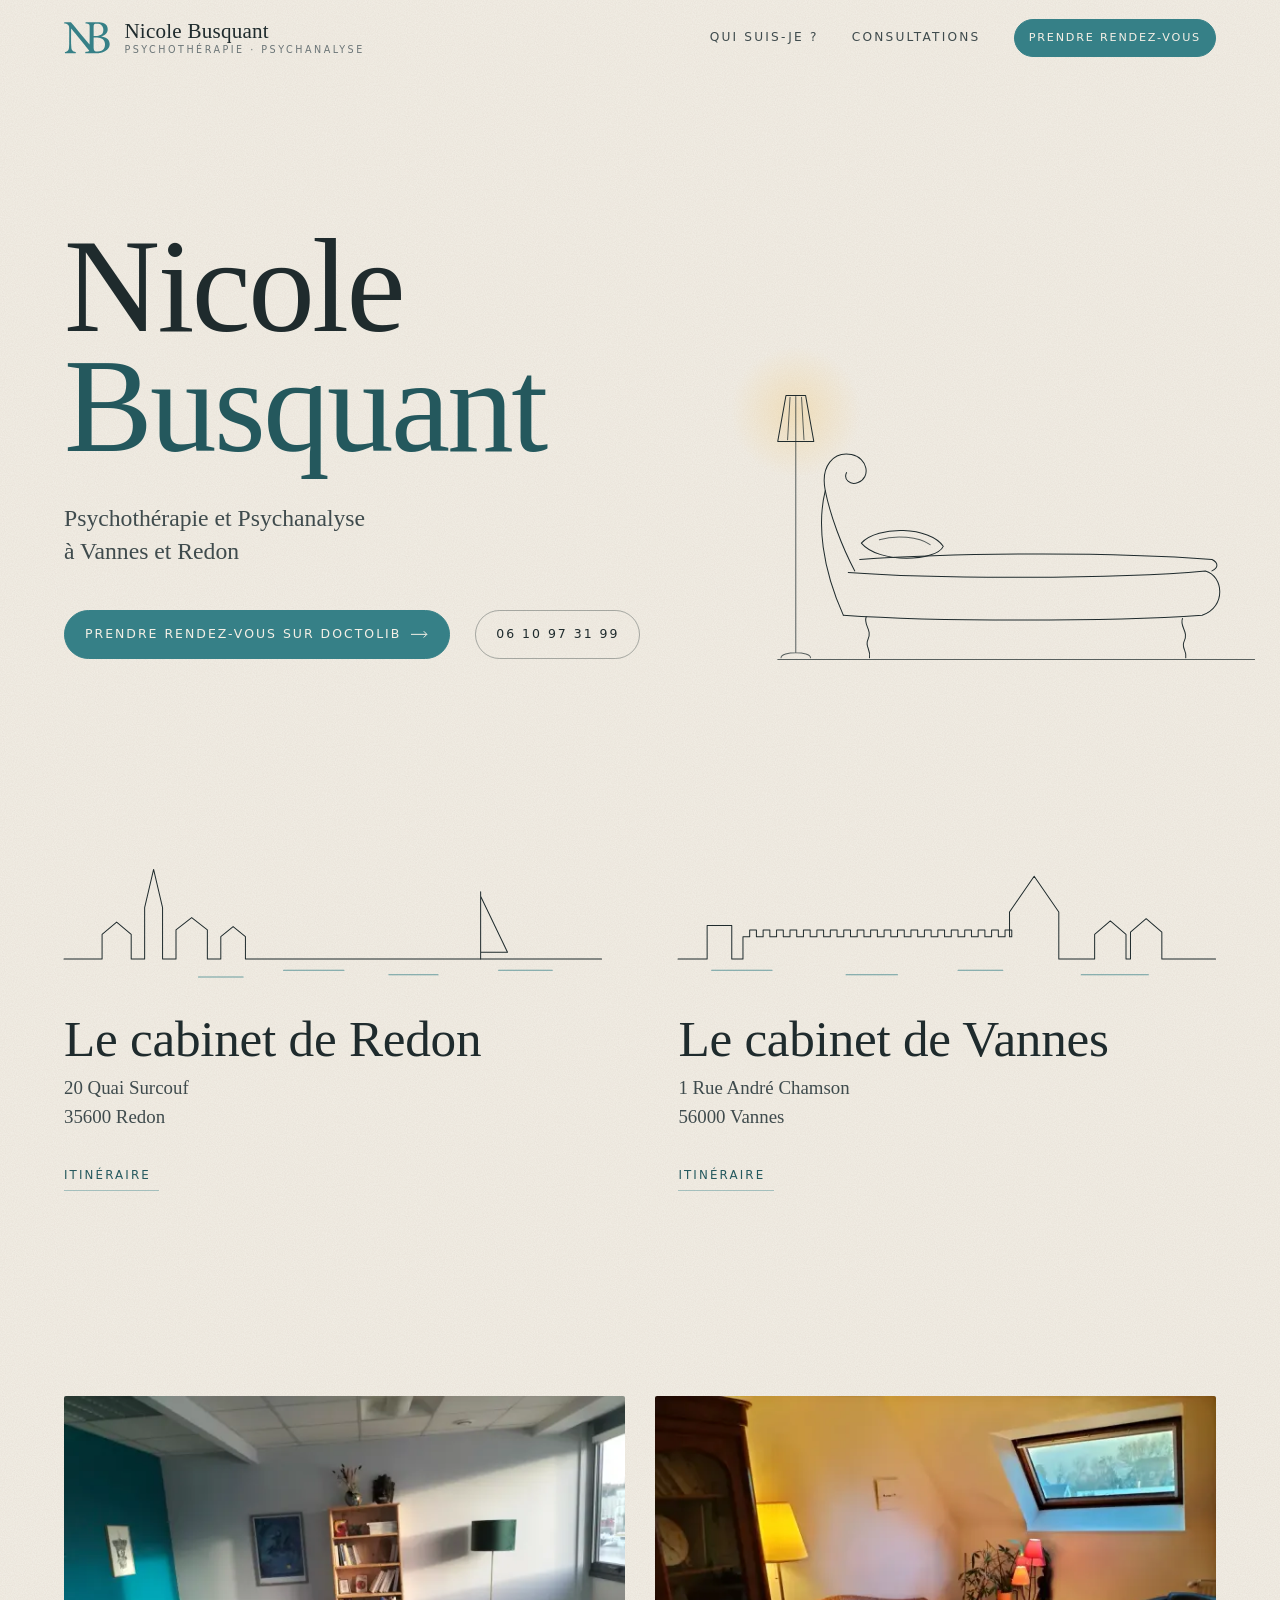
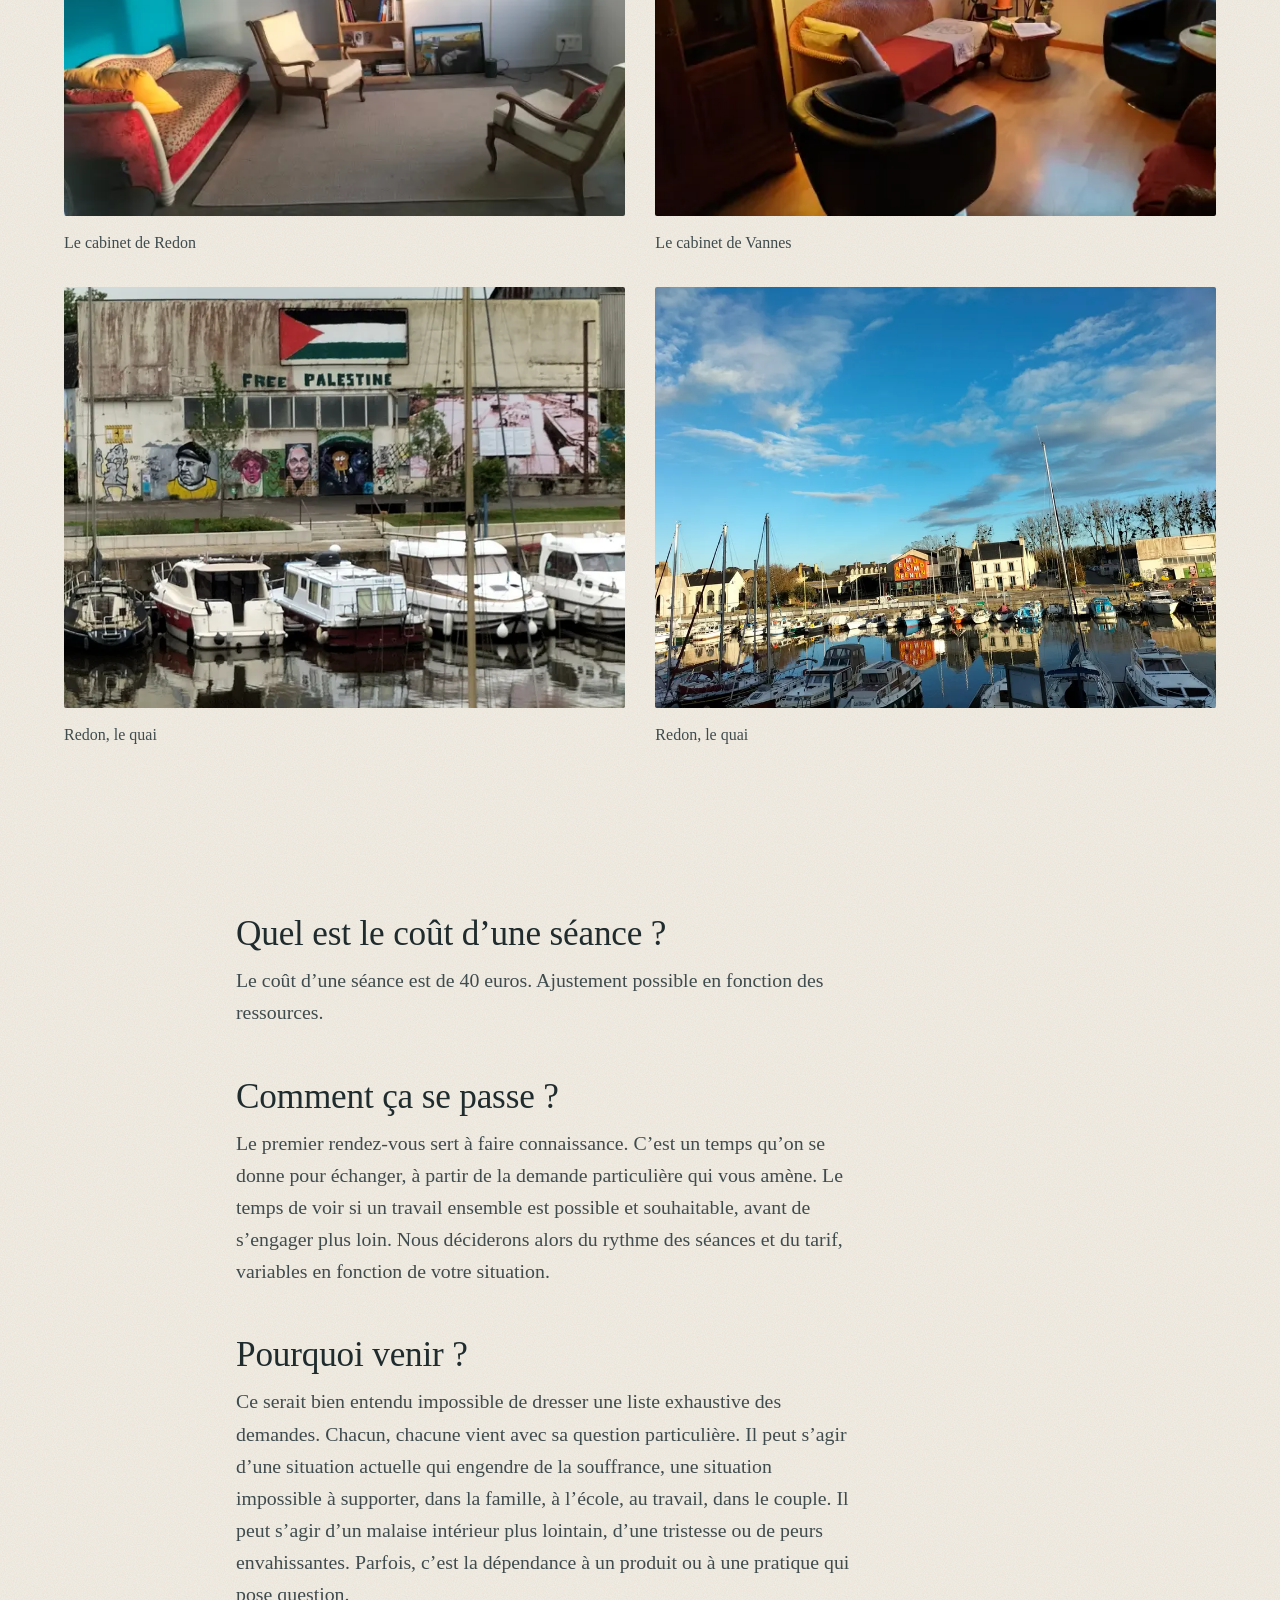
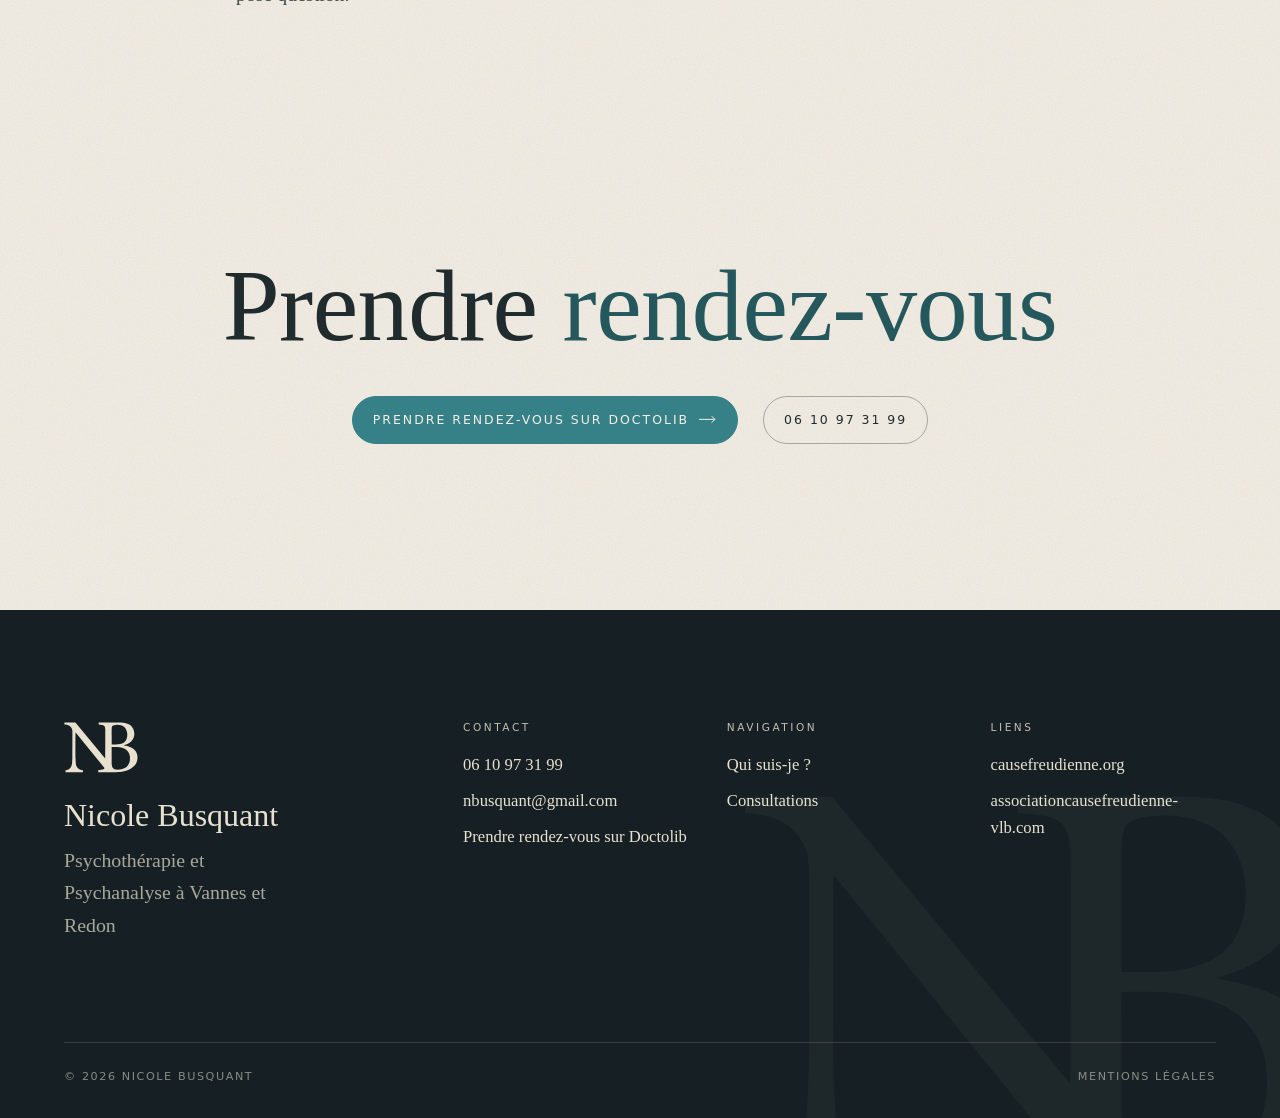
==== commit e9b38af8: "Simplify the design and smooth the line drawings Rounds of client feedback on the first version of t" ====
--- a/index.html
+++ b/index.html
@@ -31,7 +31,6 @@
     <a class="brand" href="index.html" aria-label="Nicole Busquant, accueil"><svg class="" viewBox="0 0 2048 1400" aria-hidden="true" focusable="false"><path fill-rule="evenodd" d="M960 12V69.6l3 .1c148.7 10.2 174 29.3 179 135 1.6 34.9 1.4 805.3-.2 805.3-.7 0-7.2-7.1-14.4-15.8L723 507 436 161.4 326.7 29.7l-14-16.7H10.5V69.5l5 .3c19.8 1 64.3 8 81.5 12.9 49.4 13.8 81.4 38.6 113.2 87.4 13.1 20.2 18.4 40 21.6 81.4 2.2 29.1 2.6 616.4.4 699-2.8 104.9-7.5 183-13.3 221-14.6 95-69 151.1-156.9 162l-20.5 3v55h483v-55c-6-1-11-2-17-2.4q-126.3-12.2-163.3-113.1c-13.6-36.9-18.4-77.8-24.2-203.5-3.6-79.7-4.4-728.6-.8-729.3 1.1-.2 10.3 10.4 29.9 34.5L435.5 429l78.5 96.6L676 725l91 112 117 144 131.6 162 93.5 115c17 20.9 16 18.8 11.6 24.8-20.8 28.3-57.3 39.9-146.2 46.3a412 412 0 0 0-20.5 1.7l-5.5.7v58l230 .3c307.6.4 336-.4 420-12.4 272-38.7 436-186.4 436-392.9 0-169.2-108-281.4-313-325-19.4-4.2-44.7-9-53-10-12.6-1.8-12.3-7.6.5-11.3 210.3-60.4 311.7-209 267.4-391.9C1900.6 98.5 1785.3 24.7 1572 13c-22.9-1.2-90-1-140-1H960zm476.5 67.6c-69.2 4.9-99.6 18.5-108.6 48.7-7.8 26.5-8 34.6-7.7 283.3l.3 211h67c84.5-.2 120.8-2.8 159.1-11.5 59.4-13.6 96-30.5 130.3-60.5 54.1-47 80.8-128.4 74-225.3-11.5-166.5-129.5-258.7-314.4-245.7m-116 612.7c-1.2 3 .2 471.8 1.4 483.2 11.2 109 51.3 142.6 170.6 142.9 64.6.2 121.3-11.7 175.6-36.7 78.5-36 133.2-108 150.8-198.1 8.1-41.6 9.4-101 3-137.7l-2-12c-25-146.9-144.8-229.7-348.4-240.9-33.6-1.8-150.4-2.4-151-.7z"/></svg><span class="brand-name">Nicole Busquant<small>Psychothérapie · Psychanalyse</small></span></a>
     <button class="menu-toggle" type="button" aria-expanded="false" aria-controls="nav"><span class="txt">Menu</span><span class="bars" aria-hidden="true"></span></button>
     <nav class="nav" id="nav" aria-label="Navigation principale">
-      <a href="index.html#galerie">Galerie</a>
       <a href="pages/qui-suis-je.html">Qui suis-je ?</a>
       <a href="pages/consultations.html">Consultations</a>
       <a class="btn btn-sm" href="https://www.doctolib.fr/psychotherapeute/redon/nicole-busquant" target="_blank" rel="noopener">Prendre rendez-vous</a>
@@ -42,138 +41,103 @@
 
   <section class="hero" aria-labelledby="titre">
     <div class="wrap">
-      <div class="hero-text">
-        <h1 class="hero-title split" id="titre">Nicole <span class="l2">Busquant</span></h1>
-        <p class="hero-sub" data-reveal style="--rd:.5s">Psychothérapie et Psychanalyse à Vannes et Redon</p>
-        <div data-reveal style="--rd:.7s">
-          <div class="hero-cta">
-            <a class="btn" href="https://www.doctolib.fr/psychotherapeute/redon/nicole-busquant" target="_blank" rel="noopener">Prendre rendez-vous sur Doctolib <svg class="arr" viewBox="0 0 22 10" aria-hidden="true"><path d="M0 5h20M16 1l4 4-4 4" fill="none" stroke="currentColor" stroke-width="1.2"/></svg></a>
-            <a class="hero-tel" href="tel:+33610973199"><span>Téléphone</span>06 10 97 31 99</a>
-          </div>
-        </div>
+      <div class="hero-text" data-reveal>
+        <h1 class="hero-title" id="titre">Nicole <span class="l2">Busquant</span></h1>
+        <p class="hero-sub">Psychothérapie et Psychanalyse à Vannes et Redon</p>
+        <div class="hero-cta">
+        <a class="btn" href="https://www.doctolib.fr/psychotherapeute/redon/nicole-busquant" target="_blank" rel="noopener">Prendre rendez-vous sur Doctolib <svg class="arr" viewBox="0 0 22 10" aria-hidden="true"><path d="M0 5h20M16 1l4 4-4 4" fill="none" stroke="currentColor" stroke-width="1.2"/></svg></a>
+        <a class="btn btn-ghost" href="tel:+33610973199">06 10 97 31 99</a>
       </div>
-      <div class="hero-art" data-draw-now data-thread data-tx="el:.447" data-ty="el:.962">
-        <svg class="ill ill-divan" viewBox="0 0 600 470" aria-hidden="true" focusable="false">
-  <g class="ink"><path class="d soft" pathLength="1" style="--dl:0.20s" d="M18 452H250M286 452H600"/><circle class="glow" cx="40" cy="150" r="70"/><path class="d soft" pathLength="1" style="--dl:0.25s" d="M40 186V444M22 450C22 442 58 442 58 450"/><path class="d" pathLength="1" style="--dl:0.33s" d="M18 186L28 130H52L62 186Z"/><path class="d soft" pathLength="1" style="--dl:0.41s" d="M33 132L30 184M40 131V185M47 132L50 184"/><path class="d" pathLength="1" style="--dl:0.47s" d="M112 344C96 314 82 276 76 246C70 216 86 198 108 202C128 206 132 230 116 236C106 240 98 232 102 224"/><path class="d" pathLength="1" style="--dl:0.59s" d="M76 246C66 286 72 340 98 398"/><path class="d" pathLength="1" style="--dl:0.69s" d="M104 346C210 354 430 354 540 344C562 350 566 388 536 398C420 406 214 406 98 398"/><path class="d" pathLength="1" style="--dl:0.83s" d="M118 330C230 322 420 320 548 330C556 334 556 340 548 344"/><path class="d soft" pathLength="1" style="--dl:0.93s" d="M118 372C220 379 420 379 528 372"/><path class="d" pathLength="1" style="--dl:1.01s" d="M126 400C122 410 134 416 128 428C124 436 132 440 130 450"/><path class="d" pathLength="1" style="--dl:1.06s" d="M512 402C508 412 520 418 514 430C510 438 518 442 516 450"/><path class="d soft" pathLength="1" style="--dl:1.11s" d="M166 404C164 414 172 420 168 440"/><path class="d soft" pathLength="1" style="--dl:1.15s" d="M478 405C476 415 484 421 480 440"/><path class="bg" d="M120 310C140 288 204 290 220 314C212 332 142 336 120 310Z"/><path class="d" pathLength="1" style="--dl:1.19s" d="M120 310C140 288 204 290 220 314C212 332 142 336 120 310Z"/><path class="d soft" pathLength="1" style="--dl:1.29s" d="M142 306C162 300 190 302 204 312"/><path class="bg" d="M262 326C330 322 410 322 474 327C482 352 484 392 478 424C410 432 330 432 262 426C256 392 256 352 262 326Z"/><path class="d" pathLength="1" style="--dl:1.35s" d="M262 326C330 322 410 322 474 327C482 352 484 392 478 424C410 432 330 432 262 426C256 392 256 352 262 326Z"/><path class="d soft" pathLength="1" style="--dl:1.49s" d="M266 346C330 341 410 341 472 347M264 406C330 412 410 412 476 406"/><path class="d soft" pathLength="1" style="--dl:1.57s" d="M276 376l8 -8l8 8l-8 8zM298 376.5l8 -8l8 8l-8 8zM320 376.8l8 -8l8 8l-8 8zM342 376.6l8 -8l8 8l-8 8zM364 376.2l8 -8l8 8l-8 8zM386 375.6l8 -8l8 8l-8 8zM408 375.2l8 -8l8 8l-8 8zM430 375.3l8 -8l8 8l-8 8zM452 375.7l8 -8l8 8l-8 8z"/><path class="d soft" pathLength="1" style="--dl:1.67s" d="M266 426.3l1.0 9M272 426.8l1.2 9M278 427.3l1.2 9M284 427.8l1.1 9M290 428.3l1.0 9M296 428.7l0.8 9M302 429.1l0.5 9M308 429.5l0.1 9M314 429.9l-0.2 9M320 430.2l-0.5 9M326 430.5l-0.8 9M332 430.8l-1.0 9M338 431l-1.2 9M344 431.2l-1.2 9M350 431.3l-1.2 9M356 431.4l-1.0 9M362 431.5l-0.8 9M368 431.5l-0.5 9M374 431.5l-0.2 9M380 431.4l0.2 9M386 431.3l0.5 9M392 431.1l0.8 9M398 430.9l1.0 9M404 430.6l1.1 9M410 430.3l1.2 9M416 430l1.2 9M422 429.6l1.0 9M428 429.3l0.8 9M434 428.8l0.5 9M440 428.4l0.2 9M446 428l-0.1 9M452 427.5l-0.5 9M458 427l-0.7 9M464 426.5l-1.0 9M470 426l-1.1 9"/></g>
-  <g class="sway"><g class="ink"><path class="d string" pathLength="1" style="--dl:2.50s" d="M372 138C368 176 330 196 300 214C262 236 232 250 214 270C204 282 196 292 182 300"/></g><g class="bob ink"><path class="d" pathLength="1" style="--dl:1.60s" d="M372 66m-64 0a64 64 0 1 0 128 0a64 64 0 1 0 -128 0"/><path class="d soft" pathLength="1" style="--dl:1.80s" d="M312 86C340 104 404 104 432 86"/><path class="d hatch" pathLength="1" style="--dl:1.90s" d="M435.3 75.6A64 64 0 0 1 420.9 107.2M431.4 83.1A61.8 61.8 0 0 1 413.7 111.6M426.7 89.8A59.6 59.6 0 0 1 406.2 114.8M421.2 95.5A57.4 57.4 0 0 1 398.5 116.9M415.3 100.3A55.2 55.2 0 0 1 391 117.8M408.9 104A53 53 0 0 1 383.6 117.7M402.4 106.7A50.8 50.8 0 0 1 376.6 116.6"/><path class="d lid" pathLength="1" style="--dl:2.00s" d="M330 60C350 84 394 84 414 60"/><path class="d soft" pathLength="1" style="--dl:2.12s" d="M338 48C356 62 388 62 406 48"/><path class="d lash" pathLength="1" style="--dl:2.20s" d="M330 60l4.5 5.4M338.5 67.9l4.5 7.7M348.8 73.5l3.6 9.9M360.1 76.9l2 11.4M372 78l0 12M383.9 76.9l-2 11.4M395.3 73.5l-3.6 9.9M405.5 67.9l-4.5 7.7M414 60l-4.5 5.4"/><path class="d" pathLength="1" style="--dl:2.32s" d="M366 130l6 8l6 -8"/></g></g>
+      </div>
+      <div class="hero-art" data-draw-now>
+        <svg class="ill ill-divan" viewBox="0 100 600 370" aria-hidden="true" focusable="false">
+  <g class="ink"><path class="d soft" style="--dl:0.20s" d="M18 452H600"/><defs><radialGradient id="lampglow"><stop offset="0" stop-color="#f0cf8e" stop-opacity=".45"/><stop offset="1" stop-color="#f0cf8e" stop-opacity="0"/></radialGradient></defs><circle class="glow" cx="40" cy="150" r="80" fill="url(#lampglow)"/><path class="d soft" style="--dl:0.25s" d="M40 186V444M22 450C22 442 58 442 58 450"/><path class="d" style="--dl:0.33s" d="M18 186L28 130H52L62 186Z"/><path class="d soft" style="--dl:0.41s" d="M33 132L30 184M40 131V185M47 132L50 184"/><path class="d" style="--dl:0.47s" d="M112 344C96 314 82 276 76 246C70 216 86 198 108 202C128 206 132 230 116 236C106 240 98 232 102 224"/><path class="d" style="--dl:0.59s" d="M76 246C66 286 72 340 98 398"/><path class="d" style="--dl:0.69s" d="M104 346C210 354 430 354 540 344C562 350 566 388 536 398C420 406 214 406 98 398"/><path class="d" style="--dl:0.83s" d="M118 330C230 322 420 320 548 330C556 334 556 340 548 344"/><path class="d" style="--dl:1.01s" d="M126 400C122 410 134 416 128 428C124 436 132 440 130 450"/><path class="d" style="--dl:1.06s" d="M512 402C508 412 520 418 514 430C510 438 518 442 516 450"/><path class="d" style="--dl:1.19s" d="M120 310C140 288 204 290 220 314C212 332 142 336 120 310Z"/><path class="d soft" style="--dl:1.29s" d="M142 306C162 300 190 302 204 312"/></g>
 </svg>
       </div>
     </div>
   </section>
 
-  <section class="night on-dark" aria-label="Pourquoi venir ?">
-    <i class="tp" style="top:0" data-thread data-tx=".035"></i>
-    <svg class="spore s1" viewBox="0 0 40 40" aria-hidden="true" focusable="false"><circle cx="20" cy="20" r="4.2"/><path d="M26 20L31 20M25.4 22.6L32.6 26.1M23.7 24.7L30.6 33.3M21.3 25.8L22.4 30.7M18.7 25.8L16.9 33.6M16.3 24.7L9.4 33.3M14.6 22.6L10.1 24.8M14 20L6 20M14.6 17.4L4.7 12.6M16.3 15.3L13.1 11.4M18.7 14.2L16.9 6.4M21.3 14.2L23.8 3.4M23.7 15.3L26.9 11.4M25.4 17.4L32.6 13.9"/></svg><svg class="spore s2" viewBox="0 0 40 40" aria-hidden="true" focusable="false"><circle cx="20" cy="20" r="4.2"/><path d="M26 20L31 20M25.4 22.6L32.6 26.1M23.7 24.7L30.6 33.3M21.3 25.8L22.4 30.7M18.7 25.8L16.9 33.6M16.3 24.7L9.4 33.3M14.6 22.6L10.1 24.8M14 20L6 20M14.6 17.4L4.7 12.6M16.3 15.3L13.1 11.4M18.7 14.2L16.9 6.4M21.3 14.2L23.8 3.4M23.7 15.3L26.9 11.4M25.4 17.4L32.6 13.9"/></svg><svg class="spore s3" viewBox="0 0 40 40" aria-hidden="true" focusable="false"><circle cx="20" cy="20" r="4.2"/><path d="M26 20L31 20M25.4 22.6L32.6 26.1M23.7 24.7L30.6 33.3M21.3 25.8L22.4 30.7M18.7 25.8L16.9 33.6M16.3 24.7L9.4 33.3M14.6 22.6L10.1 24.8M14 20L6 20M14.6 17.4L4.7 12.6M16.3 15.3L13.1 11.4M18.7 14.2L16.9 6.4M21.3 14.2L23.8 3.4M23.7 15.3L26.9 11.4M25.4 17.4L32.6 13.9"/></svg><svg class="spore s4" viewBox="0 0 40 40" aria-hidden="true" focusable="false"><circle cx="20" cy="20" r="4.2"/><path d="M26 20L31 20M25.4 22.6L32.6 26.1M23.7 24.7L30.6 33.3M21.3 25.8L22.4 30.7M18.7 25.8L16.9 33.6M16.3 24.7L9.4 33.3M14.6 22.6L10.1 24.8M14 20L6 20M14.6 17.4L4.7 12.6M16.3 15.3L13.1 11.4M18.7 14.2L16.9 6.4M21.3 14.2L23.8 3.4M23.7 15.3L26.9 11.4M25.4 17.4L32.6 13.9"/></svg>
-    <figure class="epigraph wrap">
-      <blockquote class="split">Chacun, chacune vient avec sa question particulière.</blockquote>
-      <figcaption data-reveal style="--rd:.6s"><a href="#faq">Pourquoi venir&nbsp;?</a></figcaption>
-    </figure>
-    <i class="tp" style="bottom:0" data-thread data-tx=".035"></i>
-  </section>
-
-  <section class="section" id="adresses" aria-labelledby="t-adresses">
+  <section class="section" id="adresses" aria-label="Adresses">
     <div class="wrap">
-      <header class="sec-head">
-        <h2 class="sec-title split" id="t-adresses">Adresses</h2>
-        <p class="label" data-reveal style="--rd:.3s">Me trouver</p>
-      </header>
       <div class="places">
         <article class="place" data-draw>
-          <svg class="ill ill-redon" viewBox="0 0 480 300" aria-hidden="true" focusable="false">
-  <g class="ink"><path class="d" pathLength="1" style="--dl:0.00s" d="M404 54m-14 0a14 14 0 1 0 28 0a14 14 0 1 0 -28 0"/><path class="d dots" pathLength="1" style="--dl:0.08s" d="M404 54m-24 0a24 24 0 1 0 48 0a24 24 0 1 0 -48 0"/><path class="d" pathLength="1" style="--dl:0.16s" d="M70 204V114M104 204V114M66 114H108"/><path class="d" pathLength="1" style="--dl:0.24s" d="M66 114L87 26L108 114M87 26L80 114M87 26L94 114"/><path class="d" pathLength="1" style="--dl:0.34s" d="M62 114L66 96L70 114M104 114L108 96L112 114"/><path class="d soft" pathLength="1" style="--dl:0.40s" d="M77 148V133.5a3.5 3.5 0 0 1 7 0V148zM90 148V133.5a3.5 3.5 0 0 1 7 0V148zM74 160H100M74 166H100"/><path class="d" pathLength="1" style="--dl:0.46s" d="M87 26V18M84 21H90"/><path class="d" pathLength="1" style="--dl:0.50s" d="M120 204V130M118 130L134 102H160L176 130M152 102V90H160V102"/><path class="d" pathLength="1" style="--dl:0.58s" d="M176 204V122M172 122L188 92H226L242 122M204 92V80H212V92"/><path class="d soft" pathLength="1" style="--dl:0.66s" d="M196 106l5 -7l5 7v8h-10zM218 106l5 -7l5 7v8h-10z"/><path class="d" pathLength="1" style="--dl:0.71s" d="M242 204V138M240 138L268 108L296 138M296 204V138"/><path class="d" pathLength="1" style="--dl:0.79s" d="M296 128L308 104H352L364 128M364 204V128M340 104V92H348V104"/><path class="d" pathLength="1" style="--dl:0.87s" d="M364 204V146L392 132L420 146V204M392 132V124"/><path class="d soft" pathLength="1" style="--dl:0.94s" d="M128 140h6v10h-6zM140 140h6v10h-6zM152 140h6v10h-6zM128 160h6v10h-6zM140 160h6v10h-6zM152 160h6v10h-6zM128 180h6v10h-6zM140 180h6v10h-6zM152 180h6v10h-6zM184 140h6v10h-6zM197 140h6v10h-6zM210 140h6v10h-6zM223 140h6v10h-6zM184 160h6v10h-6zM197 160h6v10h-6zM210 160h6v10h-6zM223 160h6v10h-6zM184 180h6v10h-6zM197 180h6v10h-6zM210 180h6v10h-6zM223 180h6v10h-6zM252 140h6v10h-6zM264 140h6v10h-6zM276 140h6v10h-6zM252 160h6v10h-6zM264 160h6v10h-6zM276 160h6v10h-6zM252 180h6v10h-6zM264 180h6v10h-6zM276 180h6v10h-6zM306 140h6v10h-6zM319 140h6v10h-6zM332 140h6v10h-6zM345 140h6v10h-6zM306 160h6v10h-6zM319 160h6v10h-6zM332 160h6v10h-6zM345 160h6v10h-6zM306 180h6v10h-6zM319 180h6v10h-6zM332 180h6v10h-6zM345 180h6v10h-6zM372 140h6v10h-6zM385 140h6v10h-6zM398 140h6v10h-6zM372 160h6v10h-6zM385 160h6v10h-6zM398 160h6v10h-6zM372 180h6v10h-6zM385 180h6v10h-6zM398 180h6v10h-6zM262 128V120a4 4 0 0 1 8 0V128z"/><path class="d soft" pathLength="1" style="--dl:1.06s" d="M440 204V120M440 170L424 146L418 128M440 156L456 132L460 112M440 138L430 116M466 204V108M466 160L450 132L446 112M466 146L482 122M466 124L474 100M424 146L412 140M456 132L470 126"/><g class="mistle"><circle cx="424" cy="132" r="4.5"/><circle cx="458" cy="118" r="5"/><circle cx="448" cy="120" r="3.5"/><circle cx="476" cy="110" r="4"/><circle cx="434" cy="112" r="3"/></g><path class="d" pathLength="1" style="--dl:1.16s" d="M0 204H480M0 214H480"/><path class="d soft" pathLength="1" style="--dl:1.24s" d="M12 204v10M38 204v10M64 204v10M90 204v10M116 204v10M142 204v10M168 204v10M194 204v10M220 204v10M246 204v10M272 204v10M298 204v10M324 204v10M350 204v10M376 204v10M402 204v10M428 204v10M454 204v10"/><path class="d" pathLength="1" style="--dl:1.30s" d="M28 226q35 9 70 0l-7 11h-56z"/><path class="d soft" pathLength="1" style="--dl:1.35s" d="M59.5 226V76M59.5 76L30 226M59.5 76L95 226"/><path class="d" pathLength="1" style="--dl:1.41s" d="M150 226q28 9 56 0l-7 11h-42z"/><path class="d soft" pathLength="1" style="--dl:1.46s" d="M175.2 226V108M175.2 108L152 226M175.2 108L203 226"/><path class="d" pathLength="1" style="--dl:1.52s" d="M296 226q32 9 64 0l-7 11h-50z"/><path class="d soft" pathLength="1" style="--dl:1.57s" d="M324.8 226V58M324.8 58L298 226M324.8 58L357 226"/></g>
-  <g class="water"><path class="d soft" pathLength="1" style="--dl:1.20s" d="M0 246h14M24 246h32M68 246h40M120 246h54M194 246h22M244 246h22M278 246h60M362 246h48M430 246h24M476 246h46M7 253.6h26M45 253.6h42M115 253.6h32M157 253.6h26M213 253.6h18M251 253.6h34M299 253.6h20M337 253.6h36M385 253.6h22M423 253.6h38M471 253.6h24M14 261.2h38M66 261.2h52M140 261.2h20M190 261.2h20M224 261.2h58M308 261.2h46M376 261.2h22M422 261.2h44M21 268.8h50M87 268.8h62M165 268.8h58M251 268.8h60M337 268.8h62M423 268.8h14M459 268.8h16M28 276.4h62M108 276.4h22M140 276.4h46M206 276.4h58M284 276.4h54M348 276.4h52M430 276.4h26M5 284h14M31 284h46M93 284h30M135 284h24M169 284h62M253 284h50M321 284h26M367 284h48M437 284h38M12 291.6h26M52 291.6h56M118 291.6h18M146 291.6h14M176 291.6h24M224 291.6h60M312 291.6h26M366 291.6h54M436 291.6h44M59.5 240v5M60.11817772786264 249v5M58.373519129842485 258v5M60.934563892606754 267v5M58.01233171983532 276v5M60.77635528680118 285v5M58.661816426722574 294v5M175 240v5M175.61817772786264 249v5M173.8735191298425 258v5M176.43456389260675 267v5M173.51233171983532 276v5M176.2763552868012 285v5M325 240v5M325.61817772786264 249v5M323.87351912984246 258v5M326.4345638926068 267v5M323.51233171983534 276v5M326.27635528680116 285v5M324.16181642672257 294v5M325.2510335504542 303v5"/></g>
+          <svg class="ill ill-redon" viewBox="0 0 480 112" aria-hidden="true" focusable="false">
+  <g class="ink"><path class="d" style="--dl:0s" d="M0 92H34V70L47 59L60 70V92H72V46L80 12L88 46V92H100V66L114 55L128 66V92H140V72L151 63L162 72V92H480"/><path class="d" style="--dl:.6s" d="M372 92V32M372 36L396 86H372"/></g><g class="water"><path class="d soft" style="--dl:1.2s" d="M196 102H250M290 106H334M388 102H436M120 108H160"/></g>
 </svg>
-          <span class="label">Redon</span>
           <h3>Le cabinet de Redon</h3>
           <address>20 Quai Surcouf<br>35600 Redon</address>
           <a class="link-arrow" href="https://www.google.com/maps/search/?api=1&query=20%20Quai%20Surcouf%2C%2035600%20Redon" target="_blank" rel="noopener">Itinéraire <svg class="arr" viewBox="0 0 22 10" aria-hidden="true"><path d="M0 5h20M16 1l4 4-4 4" fill="none" stroke="currentColor" stroke-width="1.2"/></svg></a>
         </article>
         <article class="place" data-draw>
-          <svg class="ill ill-vannes" viewBox="0 0 480 300" aria-hidden="true" focusable="false">
-  <g class="ink"><path class="d" pathLength="1" style="--dl:0.00s" d="M58 36a16 16 0 1 0 14 24a13 13 0 1 1 -14 -24z"/><path class="d soft" pathLength="1" style="--dl:0.08s" d="M188 140V92M212 140V92M184 92H216M184 92L200 30L216 92M200 30V22M197 25H203"/><path class="d soft" pathLength="1" style="--dl:0.16s" d="M196 120V108a4 4 0 0 1 8 0V120z"/><path class="d soft" pathLength="1" style="--dl:0.20s" d="M380 140V100L402 74L424 100V140M424 140V96L446 70L468 96V140"/><path class="d soft" pathLength="1" style="--dl:0.28s" d="M380 100H424M386 100L402 120L418 100M386 120H418M424 96H468M430 96L446 116L462 96M430 116H468M402 84V100M446 80V96"/><path class="d" pathLength="1" style="--dl:0.36s" d="M0 140H290M350 140H480"/><path class="d" pathLength="1" style="--dl:0.44s" d="M6 140v-8h9v8M24 140v-8h9v8M42 140v-8h9v8M60 140v-8h9v8M78 140v-8h9v8M96 140v-8h9v8M114 140v-8h9v8M132 140v-8h9v8M150 140v-8h9v8M168 140v-8h9v8M186 140v-8h9v8M204 140v-8h9v8M222 140v-8h9v8M240 140v-8h9v8M258 140v-8h9v8M276 140v-8h9v8M356 140v-8h9v8M374 140v-8h9v8M392 140v-8h9v8M410 140v-8h9v8M428 140v-8h9v8M446 140v-8h9v8M464 140v-8h9v8"/><path class="d soft" pathLength="1" style="--dl:0.54s" d="M2 154h18M34 154h24M72 154h36M122 154h34M170 154h30M214 154h22M250 154h32M390 154h42M446 154h20M4 168h34M52 168h30M96 168h22M132 168h32M178 168h26M218 168h40M272 168h42M362 168h28M404 168h18M436 168h24M6 182h24M44 182h36M94 182h34M142 182h30M186 182h22M222 182h32M268 182h26M362 182h42M418 182h20M452 182h28M8 196h40M62 196h42M118 196h20M152 196h28M194 196h18M226 196h24M264 196h36M362 196h30M406 196h22M442 196h32"/><path class="bg" d="M290 206V118H350V206ZM288 118L320 34L352 118Z"/><path class="d" pathLength="1" style="--dl:0.62s" d="M294 206V118M346 206V118M290 118H350M290 126H350"/><path class="d soft" pathLength="1" style="--dl:0.70s" d="M294 118v8M300.5 118v8M307 118v8M313.5 118v8M320 118v8M326.5 118v8M333 118v8M339.5 118v8M346 118v8"/><path class="d" pathLength="1" style="--dl:0.75s" d="M288 118L320 34L352 118M320 34V26"/><path class="d soft" pathLength="1" style="--dl:0.85s" d="M304 80l16 -46M336 80l-16 -46M300 96H340M296 108H344"/><path class="d soft" pathLength="1" style="--dl:0.91s" d="M316 164V154a4 4 0 0 1 8 0V164zM300 206C310 200 330 200 340 206"/><path class="bg" d="M30 206V128H58V206ZM26 128L44 82L62 128Z"/><path class="d" pathLength="1" style="--dl:0.96s" d="M30 206V128M58 206V128M26 128H62M26 128L44 82L62 128"/><path class="bg" d="M36 192L58 174H176L198 192ZM214 194L232 180H276L294 194Z"/><path class="d" pathLength="1" style="--dl:1.04s" d="M36 192L58 174H176L198 192"/><path class="d" pathLength="1" style="--dl:1.12s" d="M58 192V210M88 192V210M118 192V210M148 192V210M176 192V210M30 192H204"/><path class="d soft" pathLength="1" style="--dl:1.20s" d="M66 176l-6 14M74 176l-6 14M82 176l-6 14M90 176l-6 14M98 176l-6 14M106 176l-6 14M114 176l-6 14M122 176l-6 14M130 176l-6 14M138 176l-6 14M146 176l-6 14M154 176l-6 14M162 176l-6 14M170 176l-6 14"/><path class="d" pathLength="1" style="--dl:1.26s" d="M214 194L232 180H276L294 194M232 194V210M254 194V210M276 194V210M208 194H300"/><path class="d soft" pathLength="1" style="--dl:1.34s" d="M370 206a8 8 0 1 1 16 0M398 206a8 8 0 1 1 16 0M426 206a8 8 0 1 1 16 0M454 206a8 8 0 1 1 16 0"/><path class="d" pathLength="1" style="--dl:1.40s" d="M0 210H480"/></g>
-  <g class="water"><path class="d soft" pathLength="1" style="--dl:1.20s" d="M0 226h10M22 226h28M64 226h54M134 226h36M196 226h24M248 226h54M322 226h10M346 226h38M402 226h42M458 226h46M23 232h44M89 232h52M169 232h38M235 232h46M295 232h24M333 232h30M375 232h10M399 232h38M455 232h42M20 238h40M86 238h48M146 238h26M184 238h32M246 238h20M278 238h42M344 238h50M424 238h36M17 244h36M83 244h44M143 244h22M181 244h28M223 244h54M293 244h36M355 244h24M407 244h54M14 250h32M60 250h32M112 250h16M140 250h18M178 250h24M220 250h50M290 250h32M352 250h20M384 250h42M450 250h50M11 256h28M57 256h28M109 256h12M137 256h14M175 256h20M217 256h46M287 256h28M329 256h54M399 256h36M461 256h24M8 262h24M54 262h24M106 262h54M180 262h10M204 262h38M260 262h42M316 262h46M392 262h12M430 262h18M472 262h44M5 268h20M51 268h20M83 268h42M149 268h50M229 268h36M295 268h44M355 268h22M393 268h28M435 268h54M2 274h16M48 274h16M80 274h38M146 274h46M206 274h24M244 274h30M286 274h10M310 274h38M366 274h42M422 274h46M25 280h50M95 280h32M157 280h20M189 280h42M255 280h50M335 280h36M401 280h44M461 280h22M22 286h46M92 286h28M134 286h54M204 286h36M266 286h24M318 286h54M392 286h10M416 286h38M472 286h42M19 292h42M89 292h24M131 292h50M201 292h32M263 292h20M295 292h42M361 292h50M441 292h36M317 228h1.8M321.2 228h1.8M313.9 236h3.6M322.4 236h3.6M310.9 244h5.5M323.6 244h5.5M307.8 252h7.3M324.9 252h7.3M304.8 260h9.1M326.1 260h9.1M301.8 268h10.9M327.3 268h10.9M298.7 276h12.8M328.5 276h12.8M295.7 284h14.6M329.7 284h14.6"/></g>
+          <svg class="ill ill-vannes" viewBox="0 0 480 112" aria-hidden="true" focusable="false">
+  <g class="ink"><path class="d" style="--dl:0s" d="M0 [base64] 18L340 50V92H372V70L386 58L400 70V92H404V68L418 56L432 68V92H480"/></g><g class="water"><path class="d soft" style="--dl:1.2s" d="M30 102H84M150 106H196M250 102H290M360 106H420"/></g>
 </svg>
-          <span class="label">Vannes</span>
           <h3>Le cabinet de Vannes</h3>
           <address>1 Rue André Chamson<br>56000 Vannes</address>
           <a class="link-arrow" href="https://www.google.com/maps/search/?api=1&query=1%20Rue%20Andr%C3%A9%20Chamson%2C%2056000%20Vannes" target="_blank" rel="noopener">Itinéraire <svg class="arr" viewBox="0 0 22 10" aria-hidden="true"><path d="M0 5h20M16 1l4 4-4 4" fill="none" stroke="currentColor" stroke-width="1.2"/></svg></a>
         </article>
       </div>
     </div>
-    <i class="tp" style="bottom:5rem" data-thread data-tx=".035"></i>
   </section>
 
-  <section class="section" id="galerie" aria-labelledby="t-galerie" style="padding-top:0">
-    <i class="tp" style="top:3rem" data-thread data-tx=".965"></i>
+  <section class="section" id="galerie" aria-label="Galerie" style="padding-top:clamp(1rem,3vw,2.5rem)">
     <div class="wrap">
-      <header class="sec-head">
-        <h2 class="sec-title split" id="t-galerie">Galerie</h2>
-      </header>
       <div class="gallery">
         <figure class="g1" style="--rd:0s">
-          <button type="button" data-full="assets/img/cabinet-port-933.webp" data-cap="Le cabinet, côté port" aria-label="Agrandir : Le cabinet, côté port">
-            <img src="assets/img/cabinet-port-600.webp" srcset="assets/img/cabinet-port-600.webp 600w, assets/img/cabinet-port-933.webp 933w" sizes="(max-width: 860px) 92vw, 50vw" width="933" height="700" style="--ar:4/3" alt="Cabinet lumineux : méridienne rouge et coussin jaune, deux fauteuils, une bibliothèque et une grande fenêtre" loading="lazy" decoding="async">
+          <button type="button" data-full="assets/img/cabinet-port-933.webp" data-cap="Le cabinet de Redon" aria-label="Agrandir : Le cabinet de Redon">
+            <img src="assets/img/cabinet-port-600.webp" srcset="assets/img/cabinet-port-600.webp 600w, assets/img/cabinet-port-933.webp 933w" sizes="(max-width: 700px) 92vw, 45vw" width="933" height="700" style="--ar:4/3" alt="Cabinet lumineux : méridienne rouge et coussin jaune, deux fauteuils, une bibliothèque et une grande fenêtre" loading="lazy" decoding="async">
           </button>
-          <figcaption>Le cabinet, côté port</figcaption>
+          <figcaption>Le cabinet de Redon</figcaption>
         </figure>
         <figure class="g2" style="--rd:0.15s">
-          <button type="button" data-full="assets/img/cabinet-toits-933.webp" data-cap="Le cabinet, sous les toits" aria-label="Agrandir : Le cabinet, sous les toits">
-            <img src="assets/img/cabinet-toits-600.webp" srcset="assets/img/cabinet-toits-600.webp 600w, assets/img/cabinet-toits-933.webp 933w" sizes="(max-width: 860px) 92vw, 50vw" width="933" height="700" style="--ar:3/4" alt="Cabinet mansardé : divan en osier, fauteuils de cuir noir et lampes allumées sous une fenêtre de toit" loading="lazy" decoding="async">
+          <button type="button" data-full="assets/img/cabinet-toits-933.webp" data-cap="Le cabinet de Vannes" aria-label="Agrandir : Le cabinet de Vannes">
+            <img src="assets/img/cabinet-toits-600.webp" srcset="assets/img/cabinet-toits-600.webp 600w, assets/img/cabinet-toits-933.webp 933w" sizes="(max-width: 700px) 92vw, 45vw" width="933" height="700" style="--ar:4/3" alt="Cabinet mansardé : divan en osier, fauteuils de cuir noir et lampes allumées sous une fenêtre de toit" loading="lazy" decoding="async">
           </button>
-          <figcaption>Le cabinet, sous les toits</figcaption>
+          <figcaption>Le cabinet de Vannes</figcaption>
         </figure>
         <figure class="g3" style="--rd:0s">
           <button type="button" data-full="assets/img/redon-quai-1400.webp" data-cap="Redon, le quai" aria-label="Agrandir : Redon, le quai">
-            <img src="assets/img/redon-quai-800.webp" srcset="assets/img/redon-quai-800.webp 800w, assets/img/redon-quai-1400.webp 1400w" sizes="(max-width: 860px) 92vw, 50vw" width="1400" height="1400" style="--ar:1/1" alt="Bateaux amarrés devant un ancien entrepôt couvert de fresques, sur le port de Redon" loading="lazy" decoding="async">
+            <img src="assets/img/redon-quai-800.webp" srcset="assets/img/redon-quai-800.webp 800w, assets/img/redon-quai-1400.webp 1400w" sizes="(max-width: 700px) 92vw, 45vw" width="1400" height="1400" style="--ar:4/3" alt="Bateaux amarrés devant un ancien entrepôt couvert de fresques, sur le port de Redon" loading="lazy" decoding="async">
           </button>
           <figcaption>Redon, le quai</figcaption>
         </figure>
         <figure class="g4" style="--rd:0.15s">
-          <button type="button" data-full="assets/img/redon-port-1800.webp" data-cap="Redon, le port" aria-label="Agrandir : Redon, le port">
-            <img src="assets/img/redon-port-1000.webp" srcset="assets/img/redon-port-1000.webp 1000w, assets/img/redon-port-1800.webp 1800w" sizes="(max-width: 860px) 92vw, 50vw" width="1800" height="1350" style="--ar:4/3" alt="Le port de Redon sous un ciel bleu, voiliers amarrés et reflets dans l’eau" loading="lazy" decoding="async">
+          <button type="button" data-full="assets/img/redon-port-1800.webp" data-cap="Redon, le quai" aria-label="Agrandir : Redon, le quai">
+            <img src="assets/img/redon-port-1000.webp" srcset="assets/img/redon-port-1000.webp 1000w, assets/img/redon-port-1800.webp 1800w" sizes="(max-width: 700px) 92vw, 45vw" width="1800" height="1350" style="--ar:4/3" alt="Le port de Redon sous un ciel bleu, voiliers amarrés et reflets dans l’eau" loading="lazy" decoding="async">
           </button>
-          <figcaption>Redon, le port</figcaption>
+          <figcaption>Redon, le quai</figcaption>
         </figure>
       </div>
     </div>
-    <i class="tp" style="bottom:4rem" data-thread data-tx=".965"></i>
   </section>
 
-  <section class="section" id="faq" aria-labelledby="t-faq" style="padding-top:0">
-    <i class="tp" style="top:4rem" data-thread data-tx=".035"></i>
+  <section class="section" id="faq" aria-label="Questions fréquentes" style="padding-top:0">
     <div class="wrap">
-      <header class="sec-head">
-        <h2 class="sec-title split" id="t-faq">Questions</h2>
-        <p class="label" data-reveal style="--rd:.3s">FAQ</p>
-      </header>
       <div class="faq">
-        <details>
-          <summary><span>Quel est le coût d’une séance&nbsp;?</span><span class="pm" aria-hidden="true"></span></summary>
-          <div class="answer"><p>Le coût d’une séance est de 40 euros. Ajustement possible en fonction des ressources.</p></div>
-        </details>
-        <details>
-          <summary><span>Comment ça se passe&nbsp;?</span><span class="pm" aria-hidden="true"></span></summary>
-          <div class="answer"><p>Le premier rendez-vous sert à faire connaissance. C’est un temps qu’on se donne pour échanger, à partir de la demande particulière qui vous amène. Le temps de voir si un travail ensemble est possible et souhaitable, avant de s’engager plus loin. Nous déciderons alors du rythme des séances et du tarif, variables en fonction de votre situation.</p></div>
-        </details>
-        <details>
-          <summary><span>Pourquoi venir&nbsp;?</span><span class="pm" aria-hidden="true"></span></summary>
-          <div class="answer"><p>Ce serait bien entendu impossible de dresser une liste exhaustive des demandes. Chacun, chacune vient avec sa question particulière. Il peut s’agir d’une situation actuelle qui engendre de la souffrance, une situation impossible à supporter, dans la famille, à l’école, au travail, dans le couple. Il peut s’agir d’un malaise intérieur plus lointain, d’une tristesse ou de peurs envahissantes. Parfois, c’est la dépendance à un produit ou à une pratique qui pose question.</p></div>
-        </details>
+        <div class="qa">
+          <h3>Quel est le coût d’une séance&nbsp;?</h3>
+          <p>Le coût d’une séance est de 40 euros. Ajustement possible en fonction des ressources.</p>
+        </div>
+        <div class="qa">
+          <h3>Comment ça se passe&nbsp;?</h3>
+          <p>Le premier rendez-vous sert à faire connaissance. C’est un temps qu’on se donne pour échanger, à partir de la demande particulière qui vous amène. Le temps de voir si un travail ensemble est possible et souhaitable, avant de s’engager plus loin. Nous déciderons alors du rythme des séances et du tarif, variables en fonction de votre situation.</p>
+        </div>
+        <div class="qa">
+          <h3>Pourquoi venir&nbsp;?</h3>
+          <p>Ce serait bien entendu impossible de dresser une liste exhaustive des demandes. Chacun, chacune vient avec sa question particulière. Il peut s’agir d’une situation actuelle qui engendre de la souffrance, une situation impossible à supporter, dans la famille, à l’école, au travail, dans le couple. Il peut s’agir d’un malaise intérieur plus lointain, d’une tristesse ou de peurs envahissantes. Parfois, c’est la dépendance à un produit ou à une pratique qui pose question.</p>
+        </div>
       </div>
     </div>
-    <i class="tp" style="bottom:1rem" data-thread data-tx=".035"></i>
   </section>
 
   <section class="section closing" aria-labelledby="t-rdv" style="padding-top:2rem">
     <div class="wrap">
-      <i class="tp" style="top:1rem;left:50%" data-thread data-tx="el:0" data-loop></i>
-      <h2 class="split" id="t-rdv">Prendre <em>rendez-vous</em></h2>
-      <p data-reveal>Le premier rendez-vous sert à faire connaissance. C’est un temps qu’on se donne pour échanger, à partir de la demande particulière qui vous amène.</p>
-      <div data-reveal style="--rd:.2s"><div class="hero-cta">
+      <div data-reveal>
+      <h2 id="t-rdv">Prendre <em>rendez-vous</em></h2>
+      <div><div class="hero-cta">
         <a class="btn" href="https://www.doctolib.fr/psychotherapeute/redon/nicole-busquant" target="_blank" rel="noopener">Prendre rendez-vous sur Doctolib <svg class="arr" viewBox="0 0 22 10" aria-hidden="true"><path d="M0 5h20M16 1l4 4-4 4" fill="none" stroke="currentColor" stroke-width="1.2"/></svg></a>
         <a class="btn btn-ghost" href="tel:+33610973199">06 10 97 31 99</a>
       </div></div>
-      <div class="contact-line" data-reveal style="--rd:.3s"><a href="mailto:nbusquant@gmail.com">nbusquant@gmail.com</a></div>
     </div>
   </section>
 
@@ -203,7 +167,6 @@
       <div>
         <h3>Navigation</h3>
         <ul>
-          <li><a href="index.html#galerie">Galerie</a></li>
           <li><a href="pages/qui-suis-je.html">Qui suis-je ?</a></li>
           <li><a href="pages/consultations.html">Consultations</a></li>
         </ul>
--- a/assets/css/style.css
+++ b/assets/css/style.css
@@ -62,7 +62,7 @@
 html { -webkit-text-size-adjust: 100%; text-size-adjust: 100%; scroll-behavior: smooth; scroll-padding-top: calc(var(--header-h) + 16px); }
 body {
   margin: 0;
-  background: var(--paper);
+  background: var(--paper) url("data:image/svg+xml,%3Csvg xmlns='http://www.w3.org/2000/svg' width='220' height='220'%3E%3Cfilter id='n'%3E%3CfeTurbulence type='fractalNoise' baseFrequency='.9' numOctaves='3' stitchTiles='stitch'/%3E%3CfeColorMatrix values='0 0 0 0 .12 0 0 0 0 .1 0 0 0 0 .08 0 0 0 .09 0'/%3E%3C/filter%3E%3Crect width='100%25' height='100%25' filter='url(%23n)'/%3E%3C/svg%3E");
   color: var(--ink);
   font-family: var(--f-text);
   font-size: clamp(1.08rem, 0.98rem + 0.35vw, 1.24rem);
@@ -72,15 +72,6 @@
   text-rendering: optimizeLegibility;
   overflow-x: hidden;
 }
-/* paper grain */
-body::before {
-  content: "";
-  position: fixed; inset: -50%;
-  z-index: 100; pointer-events: none;
-  background-image: url("data:image/svg+xml,%3Csvg xmlns='http://www.w3.org/2000/svg' width='220' height='220'%3E%3Cfilter id='n'%3E%3CfeTurbulence type='fractalNoise' baseFrequency='.9' numOctaves='3' stitchTiles='stitch'/%3E%3CfeColorMatrix values='0 0 0 0 .12 0 0 0 0 .1 0 0 0 0 .08 0 0 0 .55 0'/%3E%3C/filter%3E%3Crect width='100%25' height='100%25' filter='url(%23n)'/%3E%3C/svg%3E");
-  opacity: .16;
-  mix-blend-mode: multiply;
-}
 img, svg { display: block; max-width: 100%; }
 img { height: auto; }
 a { color: inherit; text-decoration-thickness: 1px; text-underline-offset: .18em; }
@@ -89,7 +80,7 @@
 :focus-visible { outline: 1.5px solid var(--teal); outline-offset: 4px; border-radius: 2px; }
 p { margin: 0 0 1.05em; }
 h1, h2, h3 { font-family: var(--f-display); font-weight: 400; line-height: 1; margin: 0; letter-spacing: -.005em; }
-em, i { font-style: italic; }
+em, i { font-style: normal; }
 
 .skip {
   position: absolute; left: 12px; top: -60px; z-index: 300;
@@ -164,103 +155,61 @@
   text-decoration: none; color: var(--paper);
   background: var(--b); border: 1px solid var(--b);
   padding: 1.05em 1.6em; border-radius: 999px;
-  position: relative; overflow: hidden; isolation: isolate;
-  transition: color .45s var(--ease), border-color .45s;
-}
-.btn::before {
-  content: ""; position: absolute; inset: 0; z-index: -1;
-  background: var(--ink); border-radius: inherit;
-  transform: translateY(101%); transition: transform .55s var(--ease);
-}
-.btn:hover { color: var(--paper); border-color: var(--ink); }
-.btn:hover::before { transform: translateY(0); }
-.btn .arr { width: 1.4em; height: .7em; flex: none; transition: transform .5s var(--ease); }
-.btn:hover .arr { transform: translateX(4px); }
+  transition: background-color .3s ease, border-color .3s ease, color .3s ease;
+}
+.btn:hover { color: var(--paper); background: color-mix(in srgb, var(--b) 88%, var(--ink)); border-color: color-mix(in srgb, var(--b) 88%, var(--ink)); }
+.btn .arr { width: 1.4em; height: .7em; flex: none; }
 .btn-ghost { background: transparent; color: var(--ink); border-color: color-mix(in srgb, var(--ink) 35%, transparent); }
-.btn-ghost:hover { color: var(--paper); }
+.btn-ghost:hover { color: var(--ink); background: color-mix(in srgb, var(--ink) 6%, transparent); border-color: color-mix(in srgb, var(--ink) 50%, transparent); }
 .btn-sm { padding: .8em 1.25em; font-size: .7rem; }
 .on-dark .btn-ghost { color: var(--moon); border-color: color-mix(in srgb, var(--moon) 40%, transparent); }
-.on-dark .btn::before { background: var(--moon); }
-.on-dark .btn:hover { color: var(--night); border-color: var(--moon); }
+.on-dark .btn-ghost:hover { color: var(--moon); background: color-mix(in srgb, var(--moon) 10%, transparent); border-color: color-mix(in srgb, var(--moon) 60%, transparent); }
 
 .link-arrow {
   font-family: var(--f-label); font-size: .74rem; letter-spacing: .18em; text-transform: uppercase; text-decoration: none;
   display: inline-flex; align-items: center; gap: .7em; color: var(--teal-deep);
   border-bottom: 1px solid color-mix(in srgb, var(--teal) 40%, transparent); padding-bottom: .35em;
-  transition: gap .4s var(--ease), border-color .3s;
-}
-.link-arrow:hover { gap: 1.1em; border-color: var(--teal); }
-
-/* ---------- Thread (the line that runs through the page) ---------- */
-.thread {
-  position: absolute; top: 0; left: 0; z-index: 3; pointer-events: none; overflow: visible;
-}
-.thread path { fill: none; stroke: var(--teal); stroke-width: 1.15; stroke-linecap: round; opacity: .85; }
-.thread circle { fill: var(--teal); }
-main { position: relative; }
+  transition: border-color .3s ease, color .3s ease;
+}
+.link-arrow:hover { border-color: var(--teal); }
 
 /* ---------- Illustrations ---------- */
+/* one stroke width on screen for every drawing: --sw is set by main.js (1px in user units) */
 .ill { width: 100%; height: auto; overflow: visible; color: var(--ink); }
-.ill .d { fill: none; stroke: currentColor; stroke-width: 1.3; stroke-linecap: round; stroke-linejoin: round; }
-.ill .soft { stroke-width: .95; opacity: .72; }
-.ill .hatch { stroke-width: .8; opacity: .6; }
-.ill .string, .ill .lid { stroke: var(--teal); stroke-width: 1.5; opacity: 1; }
-.ill .dots { stroke-dasharray: 1 5; }
-.ill .bg { fill: var(--paper); stroke: none; }
-.ill .glow { fill: #f0cf8e; opacity: .32; filter: blur(14px); transform-box: fill-box; transform-origin: center; animation: glow 7s ease-in-out infinite; }
-.ill .mistle circle { fill: none; stroke: currentColor; stroke-width: .95; opacity: .7; }
+.ill .d { fill: none; stroke: currentColor; stroke-width: var(--sw, 1); stroke-linecap: round; stroke-linejoin: round; }
+.ill .soft { opacity: .72; }
+.ill .string { stroke: var(--teal); }
+.ill .glow { stroke: none; }
 .ill .water .d { stroke: var(--teal); opacity: .75; }
-
-/* draw-on */
-.js .ill .d { stroke-dasharray: 1 2; stroke-dashoffset: 1.002; transition: stroke-dashoffset 2.2s var(--ease-draw) var(--dl, 0s); }
-.js .ill .bg, .js .ill .mistle, .js .ill .glow, .js .ill .letters { opacity: 0; transition: opacity 1.2s ease .6s; }
+.arr path, .menu-toggle path { stroke-width: 1px; vector-effect: non-scaling-stroke; }
+
+/* draw-on: --len is each path's measured length (main.js) */
+.js .ill .d:not(.soft) { stroke-dasharray: var(--len, 9999) var(--len, 9999); stroke-dashoffset: var(--len, 9999); }
+.js .ill.is-ready .d:not(.soft) { transition: stroke-dashoffset 2.2s cubic-bezier(.45, 0, .25, 1) var(--dl, 0s); }
+.js .ill .d.soft { opacity: 0; transition: opacity 1.2s ease calc(var(--dl, 0s) + .4s); }
+.js .is-drawn .ill .d.soft, .js .ill.is-drawn .d.soft { opacity: .72; }
+.js .ill .glow { opacity: 0; transition: opacity 1.2s ease 1s; }
 .js .is-drawn .ill .d, .js .ill.is-drawn .d { stroke-dashoffset: 0; }
-.js .is-drawn .ill .bg, .js .ill.is-drawn .bg { opacity: 1; transition-delay: 0s; }
-.js .is-drawn .ill .mistle, .js .ill.is-drawn .mistle { opacity: 1; transition-delay: 2s; }
-.js .is-drawn .ill .glow { opacity: .32; transition-delay: 1s; }
-.js .is-drawn .ill .letters { opacity: 1; transition-delay: .8s; }
-
-/* the dreaming balloon */
-.ill-divan .sway { transform-origin: 182px 300px; transform-box: view-box; animation: sway 9s ease-in-out infinite; }
-.ill-divan .bob { transform-origin: 372px 66px; transform-box: view-box; animation: bob 6.5s ease-in-out infinite; }
-.ill-divan .lid, .ill-divan .lash { animation: dream 11s ease-in-out infinite; transform-box: view-box; transform-origin: 372px 70px; }
-@keyframes sway { 0%, 100% { transform: rotate(-1.2deg); } 50% { transform: rotate(1.6deg); } }
-@keyframes bob { 0%, 100% { transform: translateY(0) rotate(0); } 50% { transform: translateY(-5px) rotate(-2deg); } }
-@keyframes dream { 0%, 86%, 100% { transform: scaleY(1); } 90% { transform: scaleY(.84); } 94% { transform: scaleY(1.04); } }
-@keyframes glow { 0%, 100% { transform: scale(1); } 50% { transform: scale(1.12); } }
-
-
-/* spores: Redon's floating germinations */
-.spore { position: absolute; width: 34px; height: 34px; color: var(--teal); pointer-events: none; animation: drift 18s ease-in-out infinite; opacity: .7; }
-.spore circle { fill: none; stroke: currentColor; stroke-width: 1; }
-.spore path { fill: none; stroke: currentColor; stroke-width: .8; stroke-linecap: round; }
-.on-dark .spore { color: var(--moon); opacity: .45; }
-@keyframes drift {
-  0%, 100% { transform: translate(0, 0) rotate(0deg); }
-  33% { transform: translate(14px, -22px) rotate(40deg); }
-  66% { transform: translate(-10px, -8px) rotate(-20deg); }
-}
+.js .is-drawn .ill .glow { opacity: 1; }
+
+
+
 
 /* ---------- Reveal ---------- */
-.js [data-reveal] { opacity: 0; transform: translateY(26px); filter: blur(4px); transition: opacity 1.2s var(--ease), transform 1.2s var(--ease), filter 1.2s var(--ease); transition-delay: var(--rd, 0s); }
-.js [data-reveal].is-in { opacity: 1; transform: none; filter: none; }
-.js .split .w { display: inline-block; overflow: hidden; vertical-align: top; padding: 0 .12em .08em; margin: 0 -.12em -.08em; }
-.js .split .w > span { display: inline-block; transform: translateY(105%); transition: transform 1.3s var(--ease); transition-delay: calc(var(--wi) * 70ms + var(--sd, 0ms)); }
-.js .split.is-in .w > span { transform: none; }
+.js [data-reveal], .js .split { opacity: 0; transition: opacity .9s ease; transition-delay: var(--rd, 0s); }
+.js [data-reveal].is-in, .js .split.is-in { opacity: 1; }
 
 /* ---------- Hero ---------- */
-.hero { min-height: min(100svh, 980px); padding-top: calc(var(--header-h) + clamp(2rem, 6vh, 5rem)); padding-bottom: clamp(3rem, 8vh, 6rem); position: relative; display: flex; align-items: center; }
+.hero { min-height: min(88svh, 860px); padding-top: calc(var(--header-h) + clamp(2rem, 6vh, 5rem)); padding-bottom: clamp(1.5rem, 4vh, 3rem); position: relative; display: flex; align-items: center; }
 .hero .wrap { display: grid; grid-template-columns: repeat(12, 1fr); align-items: center; column-gap: 24px; }
 .hero-text { grid-column: 1 / span 7; grid-row: 1; position: relative; z-index: 2; }
 .hero-art { grid-column: 8 / span 5; grid-row: 1; align-self: end; position: relative; margin-left: 1vw; margin-right: calc(var(--gutter) * -0.6); margin-bottom: -1rem; }
 .hero .label { margin-bottom: 2rem; display: flex; align-items: center; gap: 1rem; }
 .hero .label::before { content: ""; width: 42px; height: 1px; background: currentColor; }
 .hero-title { font-size: clamp(4.1rem, 10.4vw, 9.6rem); font-weight: 300; line-height: .9; letter-spacing: -.02em; margin-bottom: 2.2rem; }
-.hero-title .l2 { display: block; font-style: italic; padding-left: .9em; color: var(--teal-deep); }
-.hero-sub { font-size: clamp(1.18rem, 1rem + .6vw, 1.5rem); font-style: italic; color: var(--ink-2); max-width: 26ch; margin-bottom: 2.6rem; line-height: 1.4; }
+.hero-title .l2 { display: block; color: var(--teal-deep); }
+.hero-sub { font-size: clamp(1.18rem, 1rem + .6vw, 1.5rem); color: var(--ink-2); max-width: 26ch; margin-bottom: 2.6rem; line-height: 1.4; }
 .hero-cta { display: flex; flex-wrap: wrap; align-items: center; gap: 1rem 1.6rem; }
-.hero-tel { font-family: var(--f-display); font-size: 1.35rem; text-decoration: none; letter-spacing: .03em; color: var(--ink-2); }
-.hero-tel span { font-family: var(--f-label); font-size: .64rem; letter-spacing: .22em; text-transform: uppercase; color: var(--ink-3); display: block; margin-bottom: .2em; }
 
 /* ---------- Sections ---------- */
 .section { padding-block: clamp(5rem, 13vw, 11rem); position: relative; }
@@ -269,50 +218,28 @@
 .sec-title em { color: var(--teal-deep); }
 .sec-head .label { grid-column: 2; margin-top: 1.2rem; }
 
-/* epigraph / night band */
-.night { background: var(--night); color: var(--moon); position: relative; overflow: hidden; }
-.night::after {
-  content: ""; position: absolute; inset: 0; pointer-events: none;
-  background: radial-gradient(60% 80% at 80% 20%, color-mix(in srgb, var(--violet) 22%, transparent), transparent 70%),
-              radial-gradient(50% 60% at 10% 90%, color-mix(in srgb, var(--teal) 25%, transparent), transparent 70%);
-}
-.night a:hover { color: #fff; }
-.epigraph { padding-block: clamp(6rem, 16vw, 13rem); text-align: center; position: relative; z-index: 1; }
-.epigraph blockquote { margin: 0 auto; max-width: 18ch; font-family: var(--f-display); font-weight: 300; font-style: italic; font-size: clamp(2.3rem, 6.4vw, 5.4rem); line-height: 1.04; letter-spacing: -.01em; }
-.epigraph figcaption { margin-top: 2.6rem; font-family: var(--f-label); font-size: .7rem; letter-spacing: .26em; text-transform: uppercase; color: color-mix(in srgb, var(--moon) 60%, transparent); }
-.night .s1 { left: 12%; top: 22%; }
-.night .s2 { right: 14%; top: 60%; width: 22px; height: 22px; animation-duration: 22s; animation-delay: -6s; }
-.night .s3 { left: 70%; top: 14%; width: 46px; height: 46px; animation-duration: 26s; animation-delay: -12s; }
-.night .s4 { left: 22%; bottom: 14%; width: 18px; height: 18px; animation-duration: 15s; }
-
 /* addresses */
 .places { display: grid; grid-template-columns: 1fr 1fr; gap: clamp(2.5rem, 6vw, 6rem); }
 .place { position: relative; }
 .place .ill { margin-bottom: 2rem; }
 .place h3 { font-size: clamp(2.2rem, 4vw, 3.2rem); font-weight: 400; margin-bottom: .6rem; }
 .place address { font-style: normal; font-size: 1.18rem; color: var(--ink-2); margin-bottom: 1.6rem; line-height: 1.5; }
-.place .label { display: block; margin-bottom: .8rem; }
-.place:nth-child(2) { margin-top: clamp(0rem, 10vw, 9rem); }
 
 /* gallery */
-.gallery { display: grid; grid-template-columns: repeat(12, 1fr); gap: clamp(14px, 2vw, 28px); align-items: start; }
+.gallery { display: grid; grid-template-columns: 1fr 1fr; gap: clamp(16px, 2.4vw, 32px); }
 .gallery figure { margin: 0; position: relative; }
-.gallery .g1 { grid-column: 1 / span 7; }
-.gallery .g2 { grid-column: 9 / span 4; margin-top: clamp(3rem, 12vw, 10rem); }
-.gallery .g3 { grid-column: 2 / span 5; margin-top: clamp(1rem, 4vw, 3rem); }
-.gallery .g4 { grid-column: 7 / span 6; margin-top: clamp(-6rem, -6vw, -2rem); }
 .gallery button {
   all: unset; display: block; cursor: zoom-in; position: relative; overflow: hidden; width: 100%;
   border-radius: 2px;
 }
 .gallery button:focus-visible { outline: 1.5px solid var(--teal); outline-offset: 5px; }
 .gallery img { width: 100%; aspect-ratio: var(--ar, 4/3); object-fit: cover; }
-.gallery figcaption { margin-top: .9rem; font-size: 1rem; font-style: italic; color: var(--ink-2); }
+.gallery figcaption { margin-top: .9rem; font-size: 1rem; color: var(--ink-2); }
 
 .lightbox { border: 0; padding: 0; background: transparent; max-width: min(1400px, 94vw); max-height: 92vh; overflow: visible; }
 .lightbox::backdrop { background: color-mix(in srgb, var(--night) 92%, transparent); -webkit-backdrop-filter: blur(4px); backdrop-filter: blur(4px); }
 .lightbox img { max-height: 84vh; width: auto; margin: 0 auto; box-shadow: 0 30px 80px rgba(0,0,0,.4); }
-.lightbox p { color: var(--moon); text-align: center; font-style: italic; margin: 1rem 0 0; }
+.lightbox p { color: var(--moon); text-align: center; margin: 1rem 0 0; }
 .lightbox .close {
   position: fixed; top: 18px; right: 22px; background: none; border: 1px solid color-mix(in srgb, var(--moon) 40%, transparent); color: var(--moon);
   font-family: var(--f-label); font-size: .7rem; letter-spacing: .22em; text-transform: uppercase; padding: .8em 1.2em; border-radius: 99px; cursor: pointer;
@@ -322,27 +249,16 @@
 @keyframes lb-in { from { opacity: 0; transform: scale(.97); } }
 
 /* FAQ */
-.faq { border-top: 1px solid color-mix(in srgb, var(--ink) 18%, transparent); max-width: 980px; margin-left: auto; }
-.faq details { border-bottom: 1px solid color-mix(in srgb, var(--ink) 18%, transparent); }
-.faq summary {
-  list-style: none; cursor: pointer; display: grid; grid-template-columns: 1fr auto; align-items: baseline; gap: 1rem;
-  padding: 1.8rem 0; font-family: var(--f-display); font-size: clamp(1.6rem, 3vw, 2.4rem); line-height: 1.1;
-  transition: color .3s;
-}
-.faq summary::-webkit-details-marker { display: none; }
-.faq summary:hover { color: var(--teal-deep); }
-.faq summary .pm { width: 22px; height: 22px; position: relative; align-self: center; }
-.faq summary .pm::before, .faq summary .pm::after { content: ""; position: absolute; left: 0; right: 0; top: 50%; height: 1px; background: currentColor; }
-.faq summary .pm::after { transform: rotate(90deg); }
-.faq details[open] summary .pm::after { transform: rotate(0); }
-.faq .answer { padding: 0 0 2.2rem 0; max-width: 62ch; color: var(--ink-2); }
+.faq { max-width: 980px; margin-left: auto; }
+.faq .qa { margin-bottom: clamp(2rem, 4vw, 3rem); max-width: 62ch; }
+.faq .qa h3 { font-family: var(--f-display); font-weight: 400; font-size: clamp(1.6rem, 3vw, 2.2rem); line-height: 1.15; margin-bottom: .6rem; }
+.faq .qa p { color: var(--ink-2); margin: 0; }
 
 /* closing call-to-action */
 .closing { text-align: center; position: relative; overflow: hidden; }
-.closing .wrap { padding-top: 6.5rem; }
 .closing h2 { font-size: clamp(2.8rem, 8vw, 6.6rem); font-weight: 300; line-height: .95; margin-bottom: 2rem; }
 .closing h2 em { color: var(--teal-deep); }
-.closing p { max-width: 40ch; margin-inline: auto; color: var(--ink-2); font-style: italic; font-size: 1.18em; }
+.closing p { max-width: 40ch; margin-inline: auto; color: var(--ink-2); font-size: 1.18em; }
 .closing .hero-cta { justify-content: center; margin-top: 2.6rem; }
 .contact-line { display: flex; justify-content: center; flex-wrap: wrap; gap: .6rem 2.4rem; margin-top: 3rem; font-family: var(--f-display); font-size: 1.35rem; }
 .contact-line a { text-decoration: none; }
@@ -354,7 +270,7 @@
 .page-hero .ph-art { grid-column: 8 / span 5; }
 .page-title { font-size: clamp(3.4rem, 10vw, 8.4rem); font-weight: 300; line-height: .92; letter-spacing: -.02em; margin-top: 1.4rem; }
 .page-title em { color: var(--teal-deep); }
-.lede { font-size: clamp(1.25rem, 1rem + .9vw, 1.7rem); font-style: italic; line-height: 1.38; color: var(--ink-2); max-width: 30ch; margin-top: 2rem; }
+.lede { font-size: clamp(1.25rem, 1rem + .9vw, 1.7rem); line-height: 1.38; color: var(--ink-2); max-width: 30ch; margin-top: 2rem; }
 
 .prose-grid { display: grid; grid-template-columns: repeat(12, 1fr); column-gap: 24px; }
 .prose { grid-column: 3 / span 8; }
@@ -375,10 +291,10 @@
 
 .fee { display: grid; grid-template-columns: auto 1fr; gap: clamp(1.5rem, 5vw, 5rem); align-items: center; padding: clamp(2rem, 5vw, 4rem) 0; border-top: 1px solid color-mix(in srgb, var(--ink) 18%, transparent); border-bottom: 1px solid color-mix(in srgb, var(--ink) 18%, transparent); }
 .fee-amount { font-family: var(--f-display); font-weight: 300; font-size: clamp(5rem, 16vw, 12rem); line-height: .8; letter-spacing: -.03em; color: var(--teal-deep); }
-.fee-amount sup { font-size: .32em; vertical-align: top; position: relative; top: .3em; margin-left: .08em; font-style: italic; }
+.fee-amount sup { font-size: .32em; vertical-align: top; position: relative; top: .3em; margin-left: .08em; }
 .fee p { margin: 0; }
 .fee .fee-what { font-family: var(--f-display); font-size: clamp(1.6rem, 3vw, 2.4rem); line-height: 1.15; margin-bottom: .6rem; }
-.fee .fee-adj { font-style: italic; color: var(--ink-2); }
+.fee .fee-adj { color: var(--ink-2); }
 
 /* legal */
 .legal h2 { font-size: clamp(1.7rem, 3vw, 2.3rem); font-weight: 400; margin: 3rem 0 1rem; }
@@ -395,8 +311,8 @@
 .foot-brand svg { width: 74px; color: var(--moon); margin-bottom: 1.6rem; }
 .foot-brand svg path { fill: currentColor; }
 .foot-brand .name { font-family: var(--f-display); font-size: 2rem; line-height: 1; }
-.foot-brand p { font-style: italic; color: color-mix(in srgb, var(--moon) 70%, transparent); margin-top: .6rem; max-width: 24ch; }
-.site-footer h3 { font-family: var(--f-label); font-size: .66rem; letter-spacing: .24em; text-transform: uppercase; color: color-mix(in srgb, var(--moon) 55%, transparent); margin-bottom: 1.2rem; font-weight: 500; }
+.foot-brand p { color: color-mix(in srgb, var(--moon) 70%, transparent); margin-top: .6rem; max-width: 24ch; }
+.site-footer h3 { font-family: var(--f-label); font-size: .66rem; letter-spacing: .24em; text-transform: uppercase; color: color-mix(in srgb, var(--moon) 82%, transparent); margin-bottom: 1.2rem; font-weight: 500; }
 .site-footer ul { list-style: none; margin: 0; padding: 0; }
 .site-footer li { margin-bottom: .55rem; font-size: 1.04rem; }
 .foot-base { margin-top: clamp(3rem, 7vw, 5rem); padding-top: 1.6rem; border-top: 1px solid color-mix(in srgb, var(--moon) 16%, transparent); display: flex; justify-content: space-between; gap: 1rem; flex-wrap: wrap; font-family: var(--f-label); font-size: .7rem; letter-spacing: .14em; text-transform: uppercase; color: color-mix(in srgb, var(--moon) 55%, transparent); position: relative; z-index: 1; }
@@ -408,14 +324,14 @@
 .lost .ill { max-width: 280px; margin: 0 auto 2rem; }
 .lost h1 { font-size: clamp(3rem, 9vw, 6.5rem); font-weight: 300; }
 .lost h1 em { color: var(--teal-deep); }
-.lost p { font-style: italic; color: var(--ink-2); margin: 1.4rem auto 2.4rem; max-width: 34ch; }
+.lost p { color: var(--ink-2); margin: 1.4rem auto 2.4rem; max-width: 34ch; }
 
 /* ---------- Page transitions (supporting browsers) ---------- */
 @view-transition { navigation: auto; }
 ::view-transition-old(root) { animation: vt-out .45s var(--ease) both; }
 ::view-transition-new(root) { animation: vt-in .7s var(--ease) both; }
-@keyframes vt-out { to { opacity: 0; filter: blur(6px); } }
-@keyframes vt-in { from { opacity: 0; filter: blur(6px); } }
+@keyframes vt-out { to { opacity: 0; } }
+@keyframes vt-in { from { opacity: 0; } }
 
 /* ---------- Responsive ---------- */
 @media (max-width: 1020px) {
@@ -439,16 +355,13 @@
   .brand-name small { display: none; }
   .places { grid-template-columns: 1fr; }
   .place:nth-child(2) { margin-top: 0; }
-  .gallery .g1, .gallery .g2, .gallery .g3, .gallery .g4 { grid-column: 1 / -1; margin-top: 0; }
-  .gallery .g2 { grid-column: 4 / -1; }
-  .gallery .g3 { grid-column: 1 / span 10; }
   .fee { grid-template-columns: 1fr; }
   .legal dl { grid-template-columns: 1fr; }
   .legal dd { margin-bottom: .6rem; }
 }
 @media (max-width: 560px) {
+  .gallery { grid-template-columns: 1fr; }
   .foot-grid { grid-template-columns: 1fr; }
-  .hero-title .l2 { padding-left: .5em; }
   .sec-head { grid-template-columns: 1fr; }
   .sec-head .label { grid-column: 1; }
 }
@@ -457,19 +370,19 @@
 @media (prefers-reduced-motion: reduce) {
   html { scroll-behavior: auto; }
   *, *::before, *::after { animation: none !important; transition-duration: .01ms !important; transition-delay: 0s !important; }
-  .js [data-reveal], .js .split .w > span { opacity: 1; transform: none; filter: none; }
-  .js .ill .d { stroke-dashoffset: 0; }
-  .js .ill .bg, .js .ill .mistle, .js .ill .letters { opacity: 1; }
+  .js [data-reveal], .js .split { opacity: 1; }
+  .js .ill .d:not(.soft) { stroke-dashoffset: 0; }
+  .js .ill .d.soft { opacity: .72; }
+  .js .ill .glow { opacity: 1; }
   @view-transition { navigation: none; }
 }
 
 @media print {
-  body::before, .site-header, .thread, .site-footer .foot-mark, .scroll-cue, .spore { display: none !important; }
-  .night, .site-footer { background: none; color: var(--ink); }
-}
-
-/* thread anchors (invisible) */
-.tp { position: absolute; left: 0; width: 1px; height: 1px; pointer-events: none; }
+  .site-header, .site-footer .foot-mark { display: none !important; }
+  .site-footer { background: none; color: var(--ink); }
+}
+
 .menu-open .site-header { -webkit-backdrop-filter: none; backdrop-filter: none; }
 html.menu-open { overflow: hidden; }
 .visually-hidden { position: absolute !important; width: 1px; height: 1px; padding: 0; margin: -1px; overflow: hidden; clip: rect(0 0 0 0); white-space: nowrap; border: 0; }
+#adresses { padding-top: clamp(2rem, 5vw, 4.5rem); }
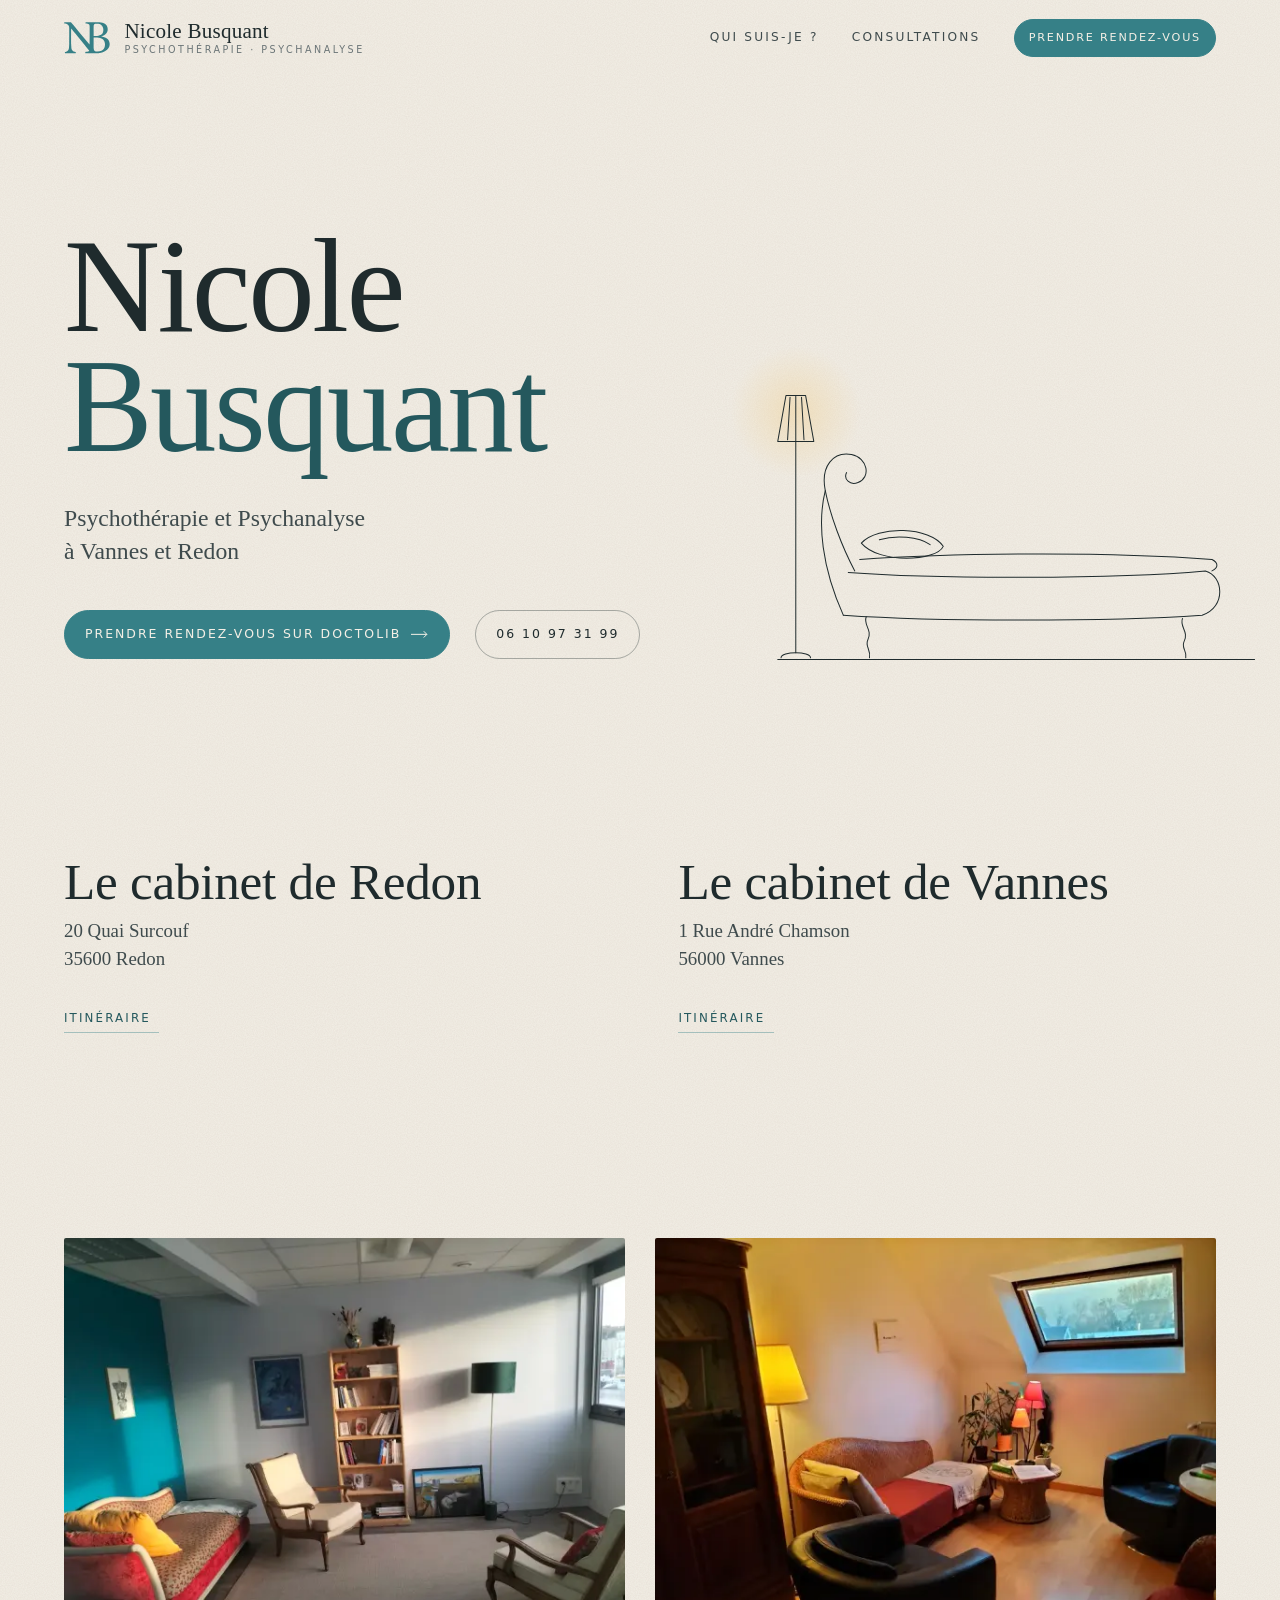
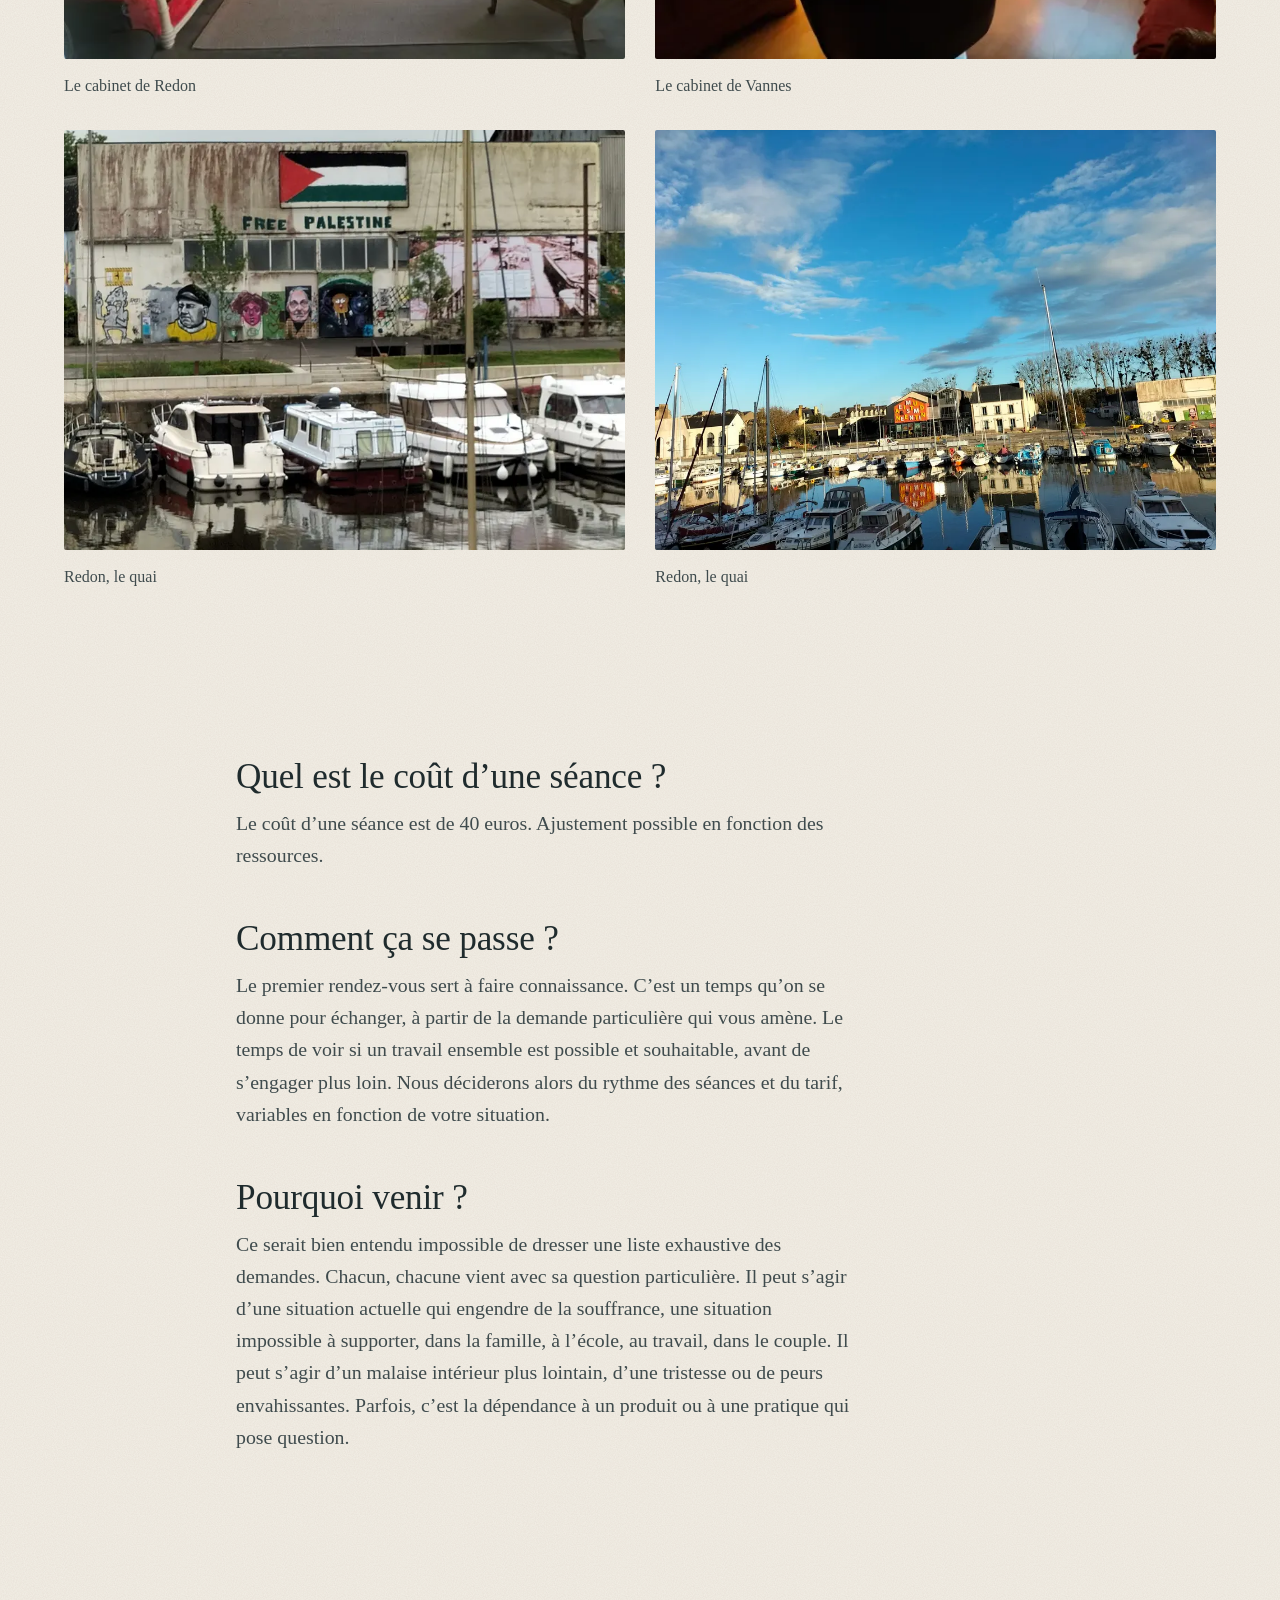
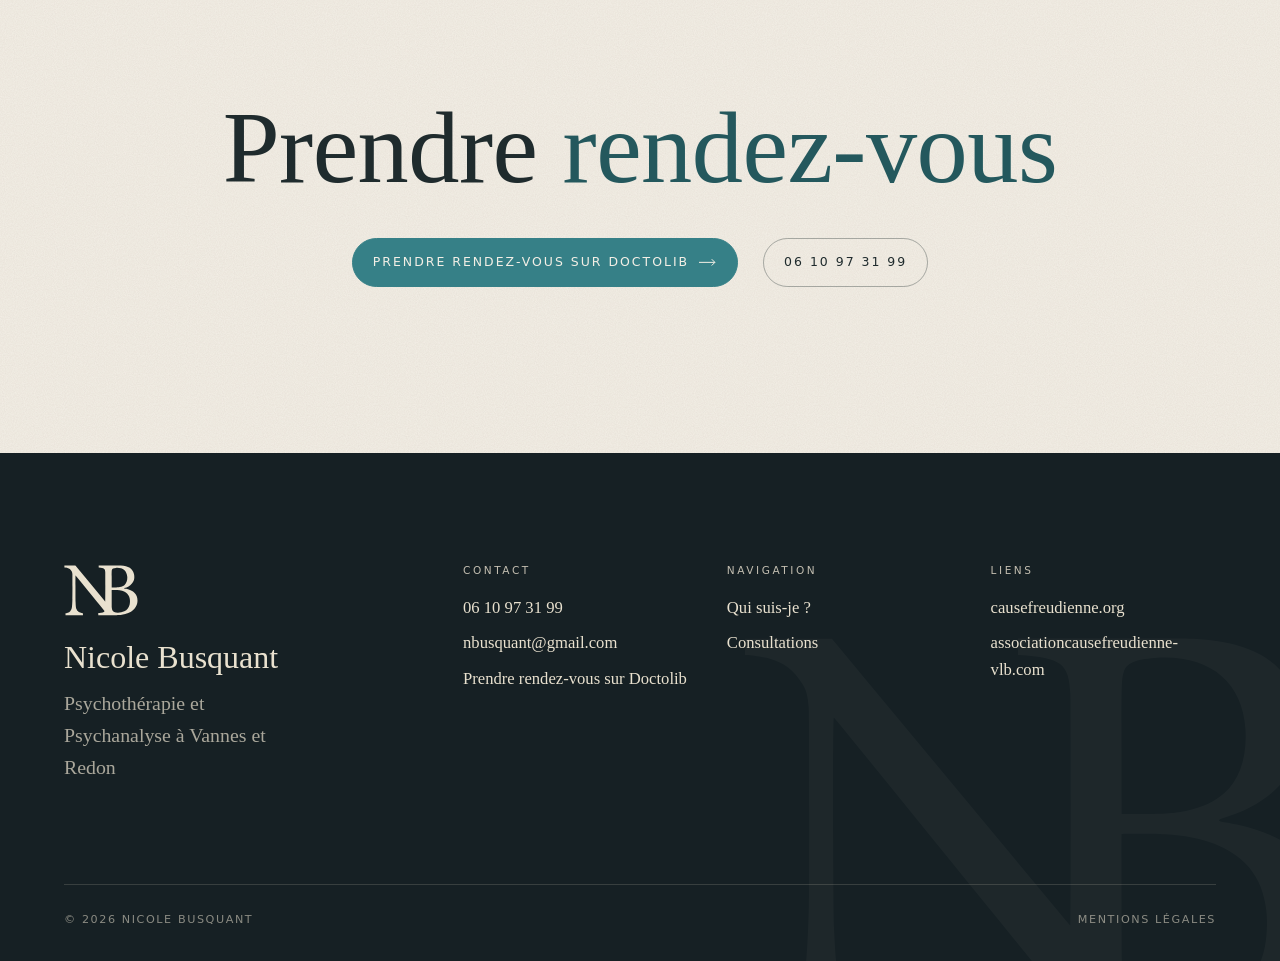
==== commit 49b001cf: "Remove address illustrations; draw qui-suis-je and hero in one step Drop the Redon and Vannes line d" ====
--- a/index.html
+++ b/index.html
@@ -51,7 +51,7 @@
       </div>
       <div class="hero-art" data-draw-now>
         <svg class="ill ill-divan" viewBox="0 100 600 370" aria-hidden="true" focusable="false">
-  <g class="ink"><path class="d soft" style="--dl:0.20s" d="M18 452H600"/><defs><radialGradient id="lampglow"><stop offset="0" stop-color="#f0cf8e" stop-opacity=".45"/><stop offset="1" stop-color="#f0cf8e" stop-opacity="0"/></radialGradient></defs><circle class="glow" cx="40" cy="150" r="80" fill="url(#lampglow)"/><path class="d soft" style="--dl:0.25s" d="M40 186V444M22 450C22 442 58 442 58 450"/><path class="d" style="--dl:0.33s" d="M18 186L28 130H52L62 186Z"/><path class="d soft" style="--dl:0.41s" d="M33 132L30 184M40 131V185M47 132L50 184"/><path class="d" style="--dl:0.47s" d="M112 344C96 314 82 276 76 246C70 216 86 198 108 202C128 206 132 230 116 236C106 240 98 232 102 224"/><path class="d" style="--dl:0.59s" d="M76 246C66 286 72 340 98 398"/><path class="d" style="--dl:0.69s" d="M104 346C210 354 430 354 540 344C562 350 566 388 536 398C420 406 214 406 98 398"/><path class="d" style="--dl:0.83s" d="M118 330C230 322 420 320 548 330C556 334 556 340 548 344"/><path class="d" style="--dl:1.01s" d="M126 400C122 410 134 416 128 428C124 436 132 440 130 450"/><path class="d" style="--dl:1.06s" d="M512 402C508 412 520 418 514 430C510 438 518 442 516 450"/><path class="d" style="--dl:1.19s" d="M120 310C140 288 204 290 220 314C212 332 142 336 120 310Z"/><path class="d soft" style="--dl:1.29s" d="M142 306C162 300 190 302 204 312"/></g>
+  <g class="ink"><path class="d" d="M18 452H600"/><defs><radialGradient id="lampglow"><stop offset="0" stop-color="#f0cf8e" stop-opacity=".45"/><stop offset="1" stop-color="#f0cf8e" stop-opacity="0"/></radialGradient></defs><circle class="glow" cx="40" cy="150" r="80" fill="url(#lampglow)"/><path class="d" d="M40 186V444"/><path class="d" d="M22 450C22 442 58 442 58 450"/><path class="d" d="M18 186L28 130H52L62 186Z"/><path class="d" d="M33 132L30 184"/><path class="d" d="M40 131V185"/><path class="d" d="M47 132L50 184"/><path class="d" d="M112 344C96 314 82 276 76 246C70 216 86 198 108 202C128 206 132 230 116 236C106 240 98 232 102 224"/><path class="d" d="M76 246C66 286 72 340 98 398"/><path class="d" d="M104 346C210 354 430 354 540 344C562 350 566 388 536 398C420 406 214 406 98 398"/><path class="d" d="M118 330C230 322 420 320 548 330C556 334 556 340 548 344"/><path class="d" d="M126 400C122 410 134 416 128 428C124 436 132 440 130 450"/><path class="d" d="M512 402C508 412 520 418 514 430C510 438 518 442 516 450"/><path class="d" d="M120 310C140 288 204 290 220 314C212 332 142 336 120 310Z"/><path class="d" d="M142 306C162 300 190 302 204 312"/></g>
 </svg>
       </div>
     </div>
@@ -60,18 +60,12 @@
   <section class="section" id="adresses" aria-label="Adresses">
     <div class="wrap">
       <div class="places">
-        <article class="place" data-draw>
-          <svg class="ill ill-redon" viewBox="0 0 480 112" aria-hidden="true" focusable="false">
-  <g class="ink"><path class="d" style="--dl:0s" d="M0 92H34V70L47 59L60 70V92H72V46L80 12L88 46V92H100V66L114 55L128 66V92H140V72L151 63L162 72V92H480"/><path class="d" style="--dl:.6s" d="M372 92V32M372 36L396 86H372"/></g><g class="water"><path class="d soft" style="--dl:1.2s" d="M196 102H250M290 106H334M388 102H436M120 108H160"/></g>
-</svg>
+        <article class="place">
           <h3>Le cabinet de Redon</h3>
           <address>20 Quai Surcouf<br>35600 Redon</address>
           <a class="link-arrow" href="https://www.google.com/maps/search/?api=1&query=20%20Quai%20Surcouf%2C%2035600%20Redon" target="_blank" rel="noopener">Itinéraire <svg class="arr" viewBox="0 0 22 10" aria-hidden="true"><path d="M0 5h20M16 1l4 4-4 4" fill="none" stroke="currentColor" stroke-width="1.2"/></svg></a>
         </article>
-        <article class="place" data-draw>
-          <svg class="ill ill-vannes" viewBox="0 0 480 112" aria-hidden="true" focusable="false">
-  <g class="ink"><path class="d" style="--dl:0s" d="M0 [base64] 18L340 50V92H372V70L386 58L400 70V92H404V68L418 56L432 68V92H480"/></g><g class="water"><path class="d soft" style="--dl:1.2s" d="M30 102H84M150 106H196M250 102H290M360 106H420"/></g>
-</svg>
+        <article class="place">
           <h3>Le cabinet de Vannes</h3>
           <address>1 Rue André Chamson<br>56000 Vannes</address>
           <a class="link-arrow" href="https://www.google.com/maps/search/?api=1&query=1%20Rue%20Andr%C3%A9%20Chamson%2C%2056000%20Vannes" target="_blank" rel="noopener">Itinéraire <svg class="arr" viewBox="0 0 22 10" aria-hidden="true"><path d="M0 5h20M16 1l4 4-4 4" fill="none" stroke="currentColor" stroke-width="1.2"/></svg></a>
--- a/assets/css/style.css
+++ b/assets/css/style.css
@@ -180,7 +180,6 @@
 .ill .soft { opacity: .72; }
 .ill .string { stroke: var(--teal); }
 .ill .glow { stroke: none; }
-.ill .water .d { stroke: var(--teal); opacity: .75; }
 .arr path, .menu-toggle path { stroke-width: 1px; vector-effect: non-scaling-stroke; }
 
 /* draw-on: --len is each path's measured length (main.js) */
@@ -188,7 +187,7 @@
 .js .ill.is-ready .d:not(.soft) { transition: stroke-dashoffset 2.2s cubic-bezier(.45, 0, .25, 1) var(--dl, 0s); }
 .js .ill .d.soft { opacity: 0; transition: opacity 1.2s ease calc(var(--dl, 0s) + .4s); }
 .js .is-drawn .ill .d.soft, .js .ill.is-drawn .d.soft { opacity: .72; }
-.js .ill .glow { opacity: 0; transition: opacity 1.2s ease 1s; }
+.js .ill .glow { opacity: 0; transition: opacity 2.2s cubic-bezier(.45, 0, .25, 1); }
 .js .is-drawn .ill .d, .js .ill.is-drawn .d { stroke-dashoffset: 0; }
 .js .is-drawn .ill .glow { opacity: 1; }
 
@@ -221,7 +220,6 @@
 /* addresses */
 .places { display: grid; grid-template-columns: 1fr 1fr; gap: clamp(2.5rem, 6vw, 6rem); }
 .place { position: relative; }
-.place .ill { margin-bottom: 2rem; }
 .place h3 { font-size: clamp(2.2rem, 4vw, 3.2rem); font-weight: 400; margin-bottom: .6rem; }
 .place address { font-style: normal; font-size: 1.18rem; color: var(--ink-2); margin-bottom: 1.6rem; line-height: 1.5; }
 
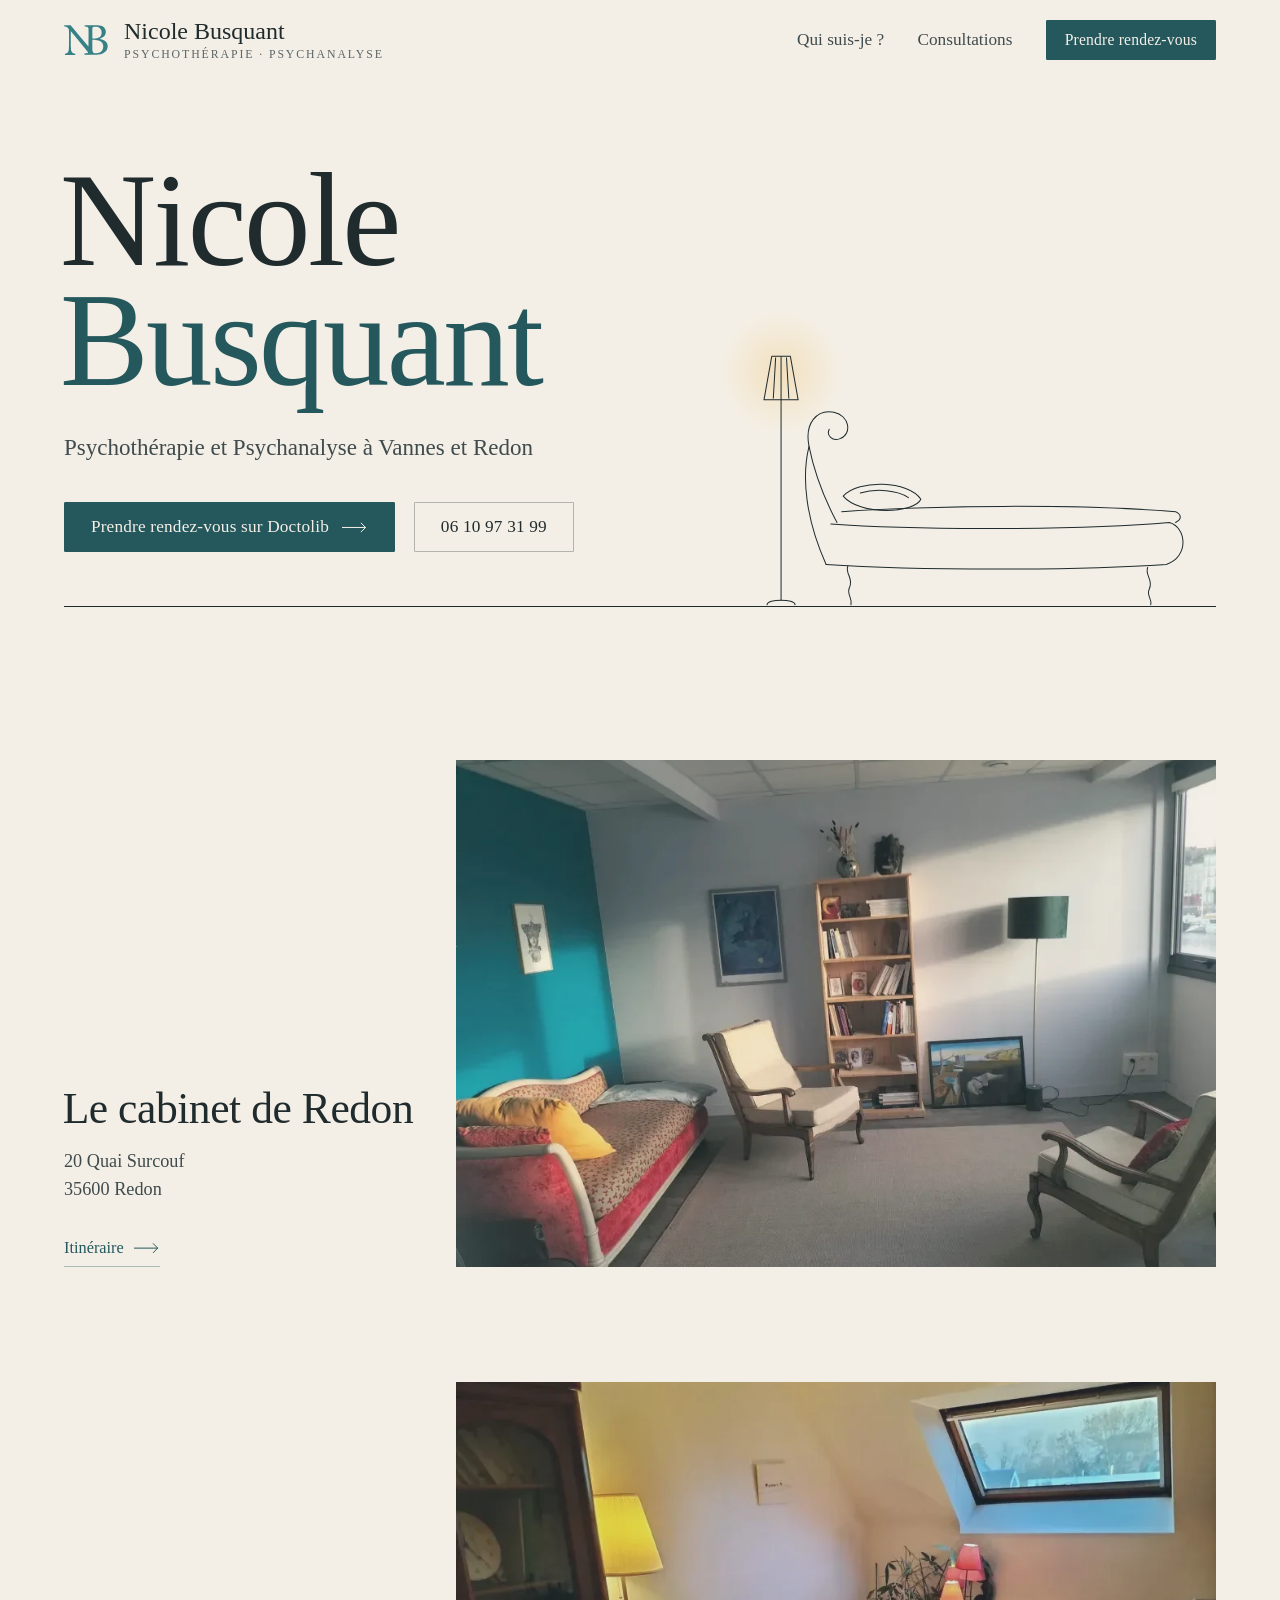
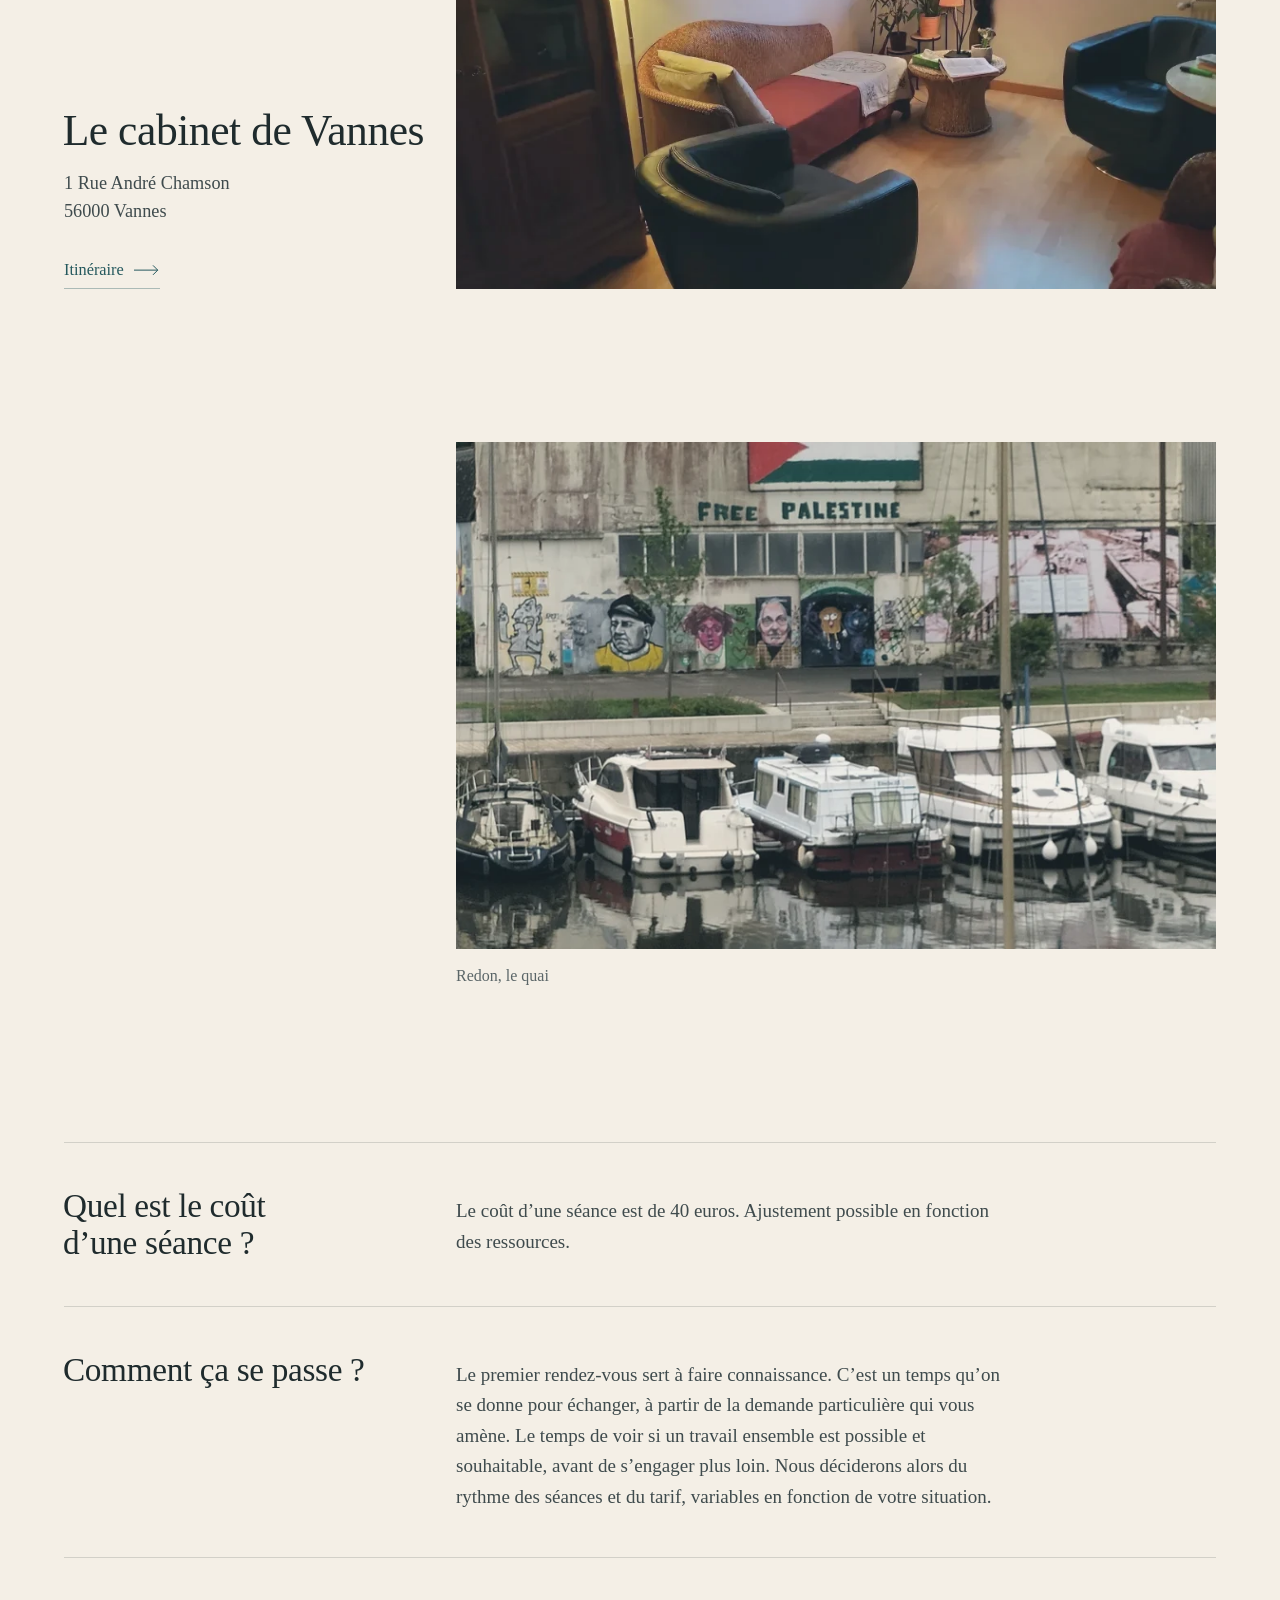
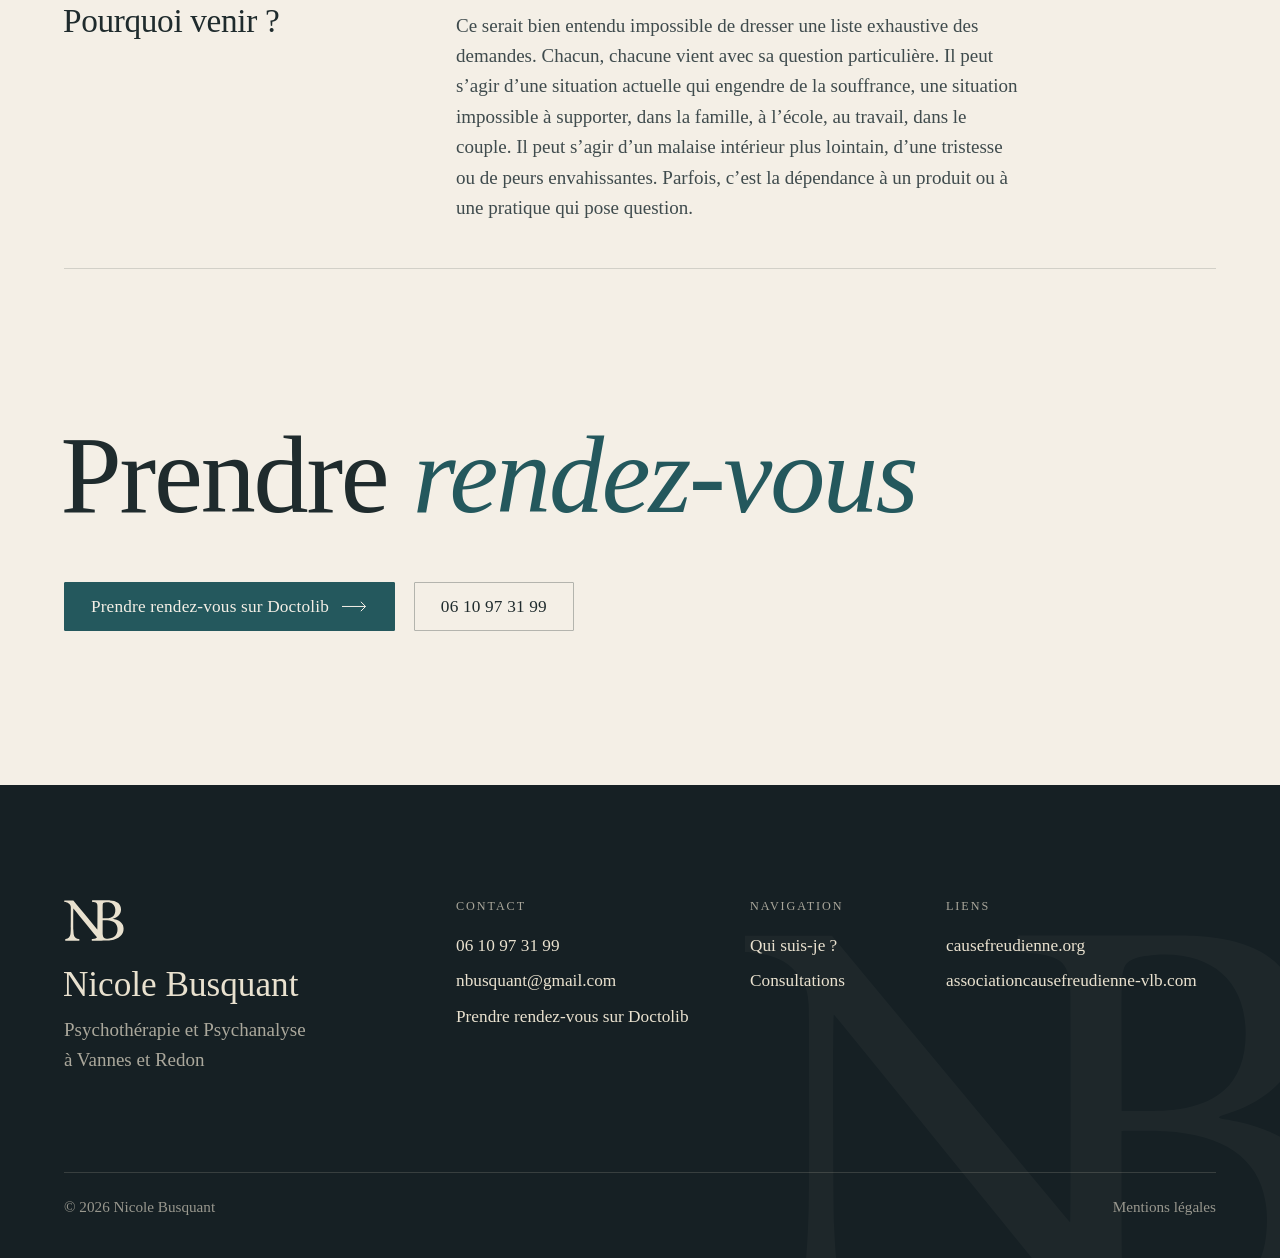
==== commit d0d51931: "Redesign the site around one grid, one drawing and quieter type Rework the whole site around one 12-" ====
--- a/index.html
+++ b/index.html
@@ -21,17 +21,16 @@
 <link rel="preload" href="assets/fonts/cormorant-garamond-latin-wght-normal.woff2" as="font" type="font/woff2" crossorigin>
 <link rel="preload" href="assets/fonts/eb-garamond-latin-wght-normal.woff2" as="font" type="font/woff2" crossorigin>
 <link rel="stylesheet" href="assets/css/style.css">
-<script>document.documentElement.classList.add('js')</script>
-<script type="application/ld+json">{"@context":"https://schema.org","@graph":[{"@type":"Person","@id":"https://nicolebusquant.fr/#nicole-busquant","name":"Nicole Busquant","jobTitle":"Psychothérapeute, psychanalyste","url":"https://nicolebusquant.fr/","telephone":"+33 6 10 97 31 99","email":"nbusquant@gmail.com","image":"https://nicolebusquant.fr/assets/img/og-image.png","workLocation":[{"@type":"Place","name":"Cabinet de Redon","address":{"@type":"PostalAddress","streetAddress":"20 Quai Surcouf","postalCode":"35600","addressLocality":"Redon","addressCountry":"FR"}},{"@type":"Place","name":"Cabinet de Vannes","address":{"@type":"PostalAddress","streetAddress":"1 Rue André Chamson","postalCode":"56000","addressLocality":"Vannes","addressCountry":"FR"}}],"sameAs":["https://www.doctolib.fr/psychotherapeute/redon/nicole-busquant"]},{"@type":"FAQPage","mainEntity":[{"@type":"Question","name":"Quel est le coût d'une séance ?","acceptedAnswer":{"@type":"Answer","text":"Le coût d’une séance est de 40 euros. Ajustement possible en fonction des ressources."}},{"@type":"Question","name":"Comment ça se passe ?","acceptedAnswer":{"@type":"Answer","text":"Le premier rendez-vous sert à faire connaissance. C'est un temps qu’on se donne pour échanger, à partir de la demande particulière qui vous amène. Le temps de voir si un travail ensemble est possible et souhaitable, avant de s'engager plus loin. Nous déciderons alors du rythme des séances et du tarif, variables en fonction de votre situation."}},{"@type":"Question","name":"Pourquoi venir ?","acceptedAnswer":{"@type":"Answer","text":"Ce serait bien entendu impossible de dresser une liste exhaustive des demandes. Chacun, chacune vient avec sa question particulière. Il peut s'agir d'une situation actuelle qui engendre de la souffrance, une situation impossible à supporter, dans la famille, à l'école, au travail, dans le couple. Il peut s'agir d'un malaise intérieur plus lointain, d'une tristesse ou de peurs envahissantes. Parfois, c'est la dépendance à un produit ou à une pratique qui pose question."}}]}]}</script>
+<script>document.documentElement.classList.add('js')</script><script type="application/ld+json">{"@context":"https://schema.org","@graph":[{"@type":"Person","@id":"https://nicolebusquant.fr/#nicole-busquant","name":"Nicole Busquant","jobTitle":"Psychothérapeute, psychanalyste","url":"https://nicolebusquant.fr/","telephone":"+33 6 10 97 31 99","email":"nbusquant@gmail.com","image":"https://nicolebusquant.fr/assets/img/og-image.png","workLocation":[{"@type":"Place","name":"Cabinet de Redon","address":{"@type":"PostalAddress","streetAddress":"20 Quai Surcouf","postalCode":"35600","addressLocality":"Redon","addressCountry":"FR"}},{"@type":"Place","name":"Cabinet de Vannes","address":{"@type":"PostalAddress","streetAddress":"1 Rue André Chamson","postalCode":"56000","addressLocality":"Vannes","addressCountry":"FR"}}],"sameAs":["https://www.doctolib.fr/psychotherapeute/redon/nicole-busquant"]},{"@type":"FAQPage","mainEntity":[{"@type":"Question","name":"Quel est le coût d'une séance ?","acceptedAnswer":{"@type":"Answer","text":"Le coût d’une séance est de 40 euros. Ajustement possible en fonction des ressources."}},{"@type":"Question","name":"Comment ça se passe ?","acceptedAnswer":{"@type":"Answer","text":"Le premier rendez-vous sert à faire connaissance. C'est un temps qu’on se donne pour échanger, à partir de la demande particulière qui vous amène. Le temps de voir si un travail ensemble est possible et souhaitable, avant de s'engager plus loin. Nous déciderons alors du rythme des séances et du tarif, variables en fonction de votre situation."}},{"@type":"Question","name":"Pourquoi venir ?","acceptedAnswer":{"@type":"Answer","text":"Ce serait bien entendu impossible de dresser une liste exhaustive des demandes. Chacun, chacune vient avec sa question particulière. Il peut s'agir d'une situation actuelle qui engendre de la souffrance, une situation impossible à supporter, dans la famille, à l'école, au travail, dans le couple. Il peut s'agir d'un malaise intérieur plus lointain, d'une tristesse ou de peurs envahissantes. Parfois, c'est la dépendance à un produit ou à une pratique qui pose question."}}]}]}</script>
 </head>
 <body class="home">
 <a class="skip" href="#contenu">Aller au contenu</a>
 <header class="site-header">
   <div class="wrap">
-    <a class="brand" href="index.html" aria-label="Nicole Busquant, accueil"><svg class="" viewBox="0 0 2048 1400" aria-hidden="true" focusable="false"><path fill-rule="evenodd" d="M960 12V69.6l3 .1c148.7 10.2 174 29.3 179 135 1.6 34.9 1.4 805.3-.2 805.3-.7 0-7.2-7.1-14.4-15.8L723 507 436 161.4 326.7 29.7l-14-16.7H10.5V69.5l5 .3c19.8 1 64.3 8 81.5 12.9 49.4 13.8 81.4 38.6 113.2 87.4 13.1 20.2 18.4 40 21.6 81.4 2.2 29.1 2.6 616.4.4 699-2.8 104.9-7.5 183-13.3 221-14.6 95-69 151.1-156.9 162l-20.5 3v55h483v-55c-6-1-11-2-17-2.4q-126.3-12.2-163.3-113.1c-13.6-36.9-18.4-77.8-24.2-203.5-3.6-79.7-4.4-728.6-.8-729.3 1.1-.2 10.3 10.4 29.9 34.5L435.5 429l78.5 96.6L676 725l91 112 117 144 131.6 162 93.5 115c17 20.9 16 18.8 11.6 24.8-20.8 28.3-57.3 39.9-146.2 46.3a412 412 0 0 0-20.5 1.7l-5.5.7v58l230 .3c307.6.4 336-.4 420-12.4 272-38.7 436-186.4 436-392.9 0-169.2-108-281.4-313-325-19.4-4.2-44.7-9-53-10-12.6-1.8-12.3-7.6.5-11.3 210.3-60.4 311.7-209 267.4-391.9C1900.6 98.5 1785.3 24.7 1572 13c-22.9-1.2-90-1-140-1H960zm476.5 67.6c-69.2 4.9-99.6 18.5-108.6 48.7-7.8 26.5-8 34.6-7.7 283.3l.3 211h67c84.5-.2 120.8-2.8 159.1-11.5 59.4-13.6 96-30.5 130.3-60.5 54.1-47 80.8-128.4 74-225.3-11.5-166.5-129.5-258.7-314.4-245.7m-116 612.7c-1.2 3 .2 471.8 1.4 483.2 11.2 109 51.3 142.6 170.6 142.9 64.6.2 121.3-11.7 175.6-36.7 78.5-36 133.2-108 150.8-198.1 8.1-41.6 9.4-101 3-137.7l-2-12c-25-146.9-144.8-229.7-348.4-240.9-33.6-1.8-150.4-2.4-151-.7z"/></svg><span class="brand-name">Nicole Busquant<small>Psychothérapie · Psychanalyse</small></span></a>
+    <a class="brand" href="index.html" aria-label="Nicole Busquant, accueil"><svg class="mark" viewBox="0 0 2048 1400" aria-hidden="true" focusable="false"><path fill-rule="evenodd" d="M960 12V69.6l3 .1c148.7 10.2 174 29.3 179 135 1.6 34.9 1.4 805.3-.2 805.3-.7 0-7.2-7.1-14.4-15.8L723 507 436 161.4 326.7 29.7l-14-16.7H10.5V69.5l5 .3c19.8 1 64.3 8 81.5 12.9 49.4 13.8 81.4 38.6 113.2 87.4 13.1 20.2 18.4 40 21.6 81.4 2.2 29.1 2.6 616.4.4 699-2.8 104.9-7.5 183-13.3 221-14.6 95-69 151.1-156.9 162l-20.5 3v55h483v-55c-6-1-11-2-17-2.4q-126.3-12.2-163.3-113.1c-13.6-36.9-18.4-77.8-24.2-203.5-3.6-79.7-4.4-728.6-.8-729.3 1.1-.2 10.3 10.4 29.9 34.5L435.5 429l78.5 96.6L676 725l91 112 117 144 131.6 162 93.5 115c17 20.9 16 18.8 11.6 24.8-20.8 28.3-57.3 39.9-146.2 46.3a412 412 0 0 0-20.5 1.7l-5.5.7v58l230 .3c307.6.4 336-.4 420-12.4 272-38.7 436-186.4 436-392.9 0-169.2-108-281.4-313-325-19.4-4.2-44.7-9-53-10-12.6-1.8-12.3-7.6.5-11.3 210.3-60.4 311.7-209 267.4-391.9C1900.6 98.5 1785.3 24.7 1572 13c-22.9-1.2-90-1-140-1H960zm476.5 67.6c-69.2 4.9-99.6 18.5-108.6 48.7-7.8 26.5-8 34.6-7.7 283.3l.3 211h67c84.5-.2 120.8-2.8 159.1-11.5 59.4-13.6 96-30.5 130.3-60.5 54.1-47 80.8-128.4 74-225.3-11.5-166.5-129.5-258.7-314.4-245.7m-116 612.7c-1.2 3 .2 471.8 1.4 483.2 11.2 109 51.3 142.6 170.6 142.9 64.6.2 121.3-11.7 175.6-36.7 78.5-36 133.2-108 150.8-198.1 8.1-41.6 9.4-101 3-137.7l-2-12c-25-146.9-144.8-229.7-348.4-240.9-33.6-1.8-150.4-2.4-151-.7z"/></svg><span class="brand-name">Nicole Busquant<small>Psychothérapie · Psychanalyse</small></span></a>
     <button class="menu-toggle" type="button" aria-expanded="false" aria-controls="nav"><span class="txt">Menu</span><span class="bars" aria-hidden="true"></span></button>
     <nav class="nav" id="nav" aria-label="Navigation principale">
-      <a href="pages/qui-suis-je.html">Qui suis-je ?</a>
+      <a href="pages/qui-suis-je.html">Qui suis-je&nbsp;?</a>
       <a href="pages/consultations.html">Consultations</a>
       <a class="btn btn-sm" href="https://www.doctolib.fr/psychotherapeute/redon/nicole-busquant" target="_blank" rel="noopener">Prendre rendez-vous</a>
     </nav>
@@ -40,98 +39,89 @@
 <main id="contenu">
 
   <section class="hero" aria-labelledby="titre">
-    <div class="wrap">
-      <div class="hero-text" data-reveal>
-        <h1 class="hero-title" id="titre">Nicole <span class="l2">Busquant</span></h1>
-        <p class="hero-sub">Psychothérapie et Psychanalyse à Vannes et Redon</p>
+    <div class="wrap grid">
+      <div class="hero-text">
+        <h1 class="hero-title" id="titre">Nicole <span class="surname">Busquant</span></h1>
+        <p class="hero-sub">Psychothérapie et Psychanalyse <span class="nw">à Vannes et Redon</span></p>
         <div class="hero-cta">
-        <a class="btn" href="https://www.doctolib.fr/psychotherapeute/redon/nicole-busquant" target="_blank" rel="noopener">Prendre rendez-vous sur Doctolib <svg class="arr" viewBox="0 0 22 10" aria-hidden="true"><path d="M0 5h20M16 1l4 4-4 4" fill="none" stroke="currentColor" stroke-width="1.2"/></svg></a>
-        <a class="btn btn-ghost" href="tel:+33610973199">06 10 97 31 99</a>
-      </div>
+          <a class="btn" href="https://www.doctolib.fr/psychotherapeute/redon/nicole-busquant" target="_blank" rel="noopener">Prendre rendez-vous sur Doctolib <svg class="arr" viewBox="0 0 22 10" aria-hidden="true"><path d="M0 5h20M16 1l4 4-4 4" fill="none" stroke="currentColor" stroke-width="1.2"/></svg></a>
+          <a class="btn btn-ghost" href="tel:+33610973199">06 10 97 31 99</a>
+        </div>
       </div>
       <div class="hero-art" data-draw-now>
-        <svg class="ill ill-divan" viewBox="0 100 600 370" aria-hidden="true" focusable="false">
-  <g class="ink"><path class="d" d="M18 452H600"/><defs><radialGradient id="lampglow"><stop offset="0" stop-color="#f0cf8e" stop-opacity=".45"/><stop offset="1" stop-color="#f0cf8e" stop-opacity="0"/></radialGradient></defs><circle class="glow" cx="40" cy="150" r="80" fill="url(#lampglow)"/><path class="d" d="M40 186V444"/><path class="d" d="M22 450C22 442 58 442 58 450"/><path class="d" d="M18 186L28 130H52L62 186Z"/><path class="d" d="M33 132L30 184"/><path class="d" d="M40 131V185"/><path class="d" d="M47 132L50 184"/><path class="d" d="M112 344C96 314 82 276 76 246C70 216 86 198 108 202C128 206 132 230 116 236C106 240 98 232 102 224"/><path class="d" d="M76 246C66 286 72 340 98 398"/><path class="d" d="M104 346C210 354 430 354 540 344C562 350 566 388 536 398C420 406 214 406 98 398"/><path class="d" d="M118 330C230 322 420 320 548 330C556 334 556 340 548 344"/><path class="d" d="M126 400C122 410 134 416 128 428C124 436 132 440 130 450"/><path class="d" d="M512 402C508 412 520 418 514 430C510 438 518 442 516 450"/><path class="d" d="M120 310C140 288 204 290 220 314C212 332 142 336 120 310Z"/><path class="d" d="M142 306C162 300 190 302 204 312"/></g>
+        <svg class="ill ill-divan" viewBox="0 100 600 351" aria-hidden="true" focusable="false">
+  <g class="ink"><defs><radialGradient id="lampglow"><stop offset="0" stop-color="#f0cf8e" stop-opacity=".45"/><stop offset="1" stop-color="#f0cf8e" stop-opacity="0"/></radialGradient></defs><circle class="glow" cx="40" cy="150" r="80" fill="url(#lampglow)"/><path class="d" d="M40 186V444"/><path class="d" d="M22 450C22 442 58 442 58 450"/><path class="d" d="M18 186L28 130H52L62 186Z"/><path class="d" d="M33 132L30 184"/><path class="d" d="M40 131V185"/><path class="d" d="M47 132L50 184"/><path class="d" d="M112 344C96 314 82 276 76 246C70 216 86 198 108 202C128 206 132 230 116 236C106 240 98 232 102 224"/><path class="d" d="M76 246C66 286 72 340 98 398"/><path class="d" d="M104 346C210 354 430 354 540 344C562 350 566 388 536 398C420 406 214 406 98 398"/><path class="d" d="M118 330C230 322 420 320 548 330C556 334 556 340 548 344"/><path class="d" d="M126 400C122 410 134 416 128 428C124 436 132 440 130 450"/><path class="d" d="M512 402C508 412 520 418 514 430C510 438 518 442 516 450"/><path class="d" d="M120 310C140 288 204 290 220 314C212 332 142 336 120 310Z"/><path class="d" d="M142 306C162 300 190 302 204 312"/></g>
 </svg>
+      </div>
+      <div class="hero-floor" aria-hidden="true"></div>
+    </div>
+  </section>
+
+  <section class="cabinets" aria-label="Adresses">
+    <div class="wrap">
+      <article class="cab grid">
+        <div class="cab-info">
+          <h2 class="cab-name">Le cabinet de Redon</h2>
+          <address>20 Quai Surcouf<br>35600 Redon</address>
+          <a class="link" href="https://www.google.com/maps/search/?api=1&query=20%20Quai%20Surcouf%2C%2035600%20Redon" target="_blank" rel="noopener">Itinéraire <svg class="arr" viewBox="0 0 22 10" aria-hidden="true"><path d="M0 5h20M16 1l4 4-4 4" fill="none" stroke="currentColor" stroke-width="1.2"/></svg></a>
+        </div>
+        <figure class="cab-photo">
+          <button type="button" data-full="assets/img/cabinet-port-933.webp" data-cap="Le cabinet de Redon" aria-label="Agrandir : Le cabinet de Redon">
+            <img src="assets/img/cabinet-port-600.webp" srcset="assets/img/cabinet-port-600.webp 600w, assets/img/cabinet-port-933.webp 933w" sizes="(max-width: 1020px) 92vw, 52vw" width="933" height="700" alt="Cabinet lumineux : méridienne rouge et coussin jaune, deux fauteuils, une bibliothèque et une grande fenêtre" loading="lazy" decoding="async">
+          </button>
+        </figure>
+      </article>
+      <article class="cab grid">
+        <div class="cab-info">
+          <h2 class="cab-name">Le cabinet de Vannes</h2>
+          <address>1 Rue André Chamson<br>56000 Vannes</address>
+          <a class="link" href="https://www.google.com/maps/search/?api=1&query=1%20Rue%20Andr%C3%A9%20Chamson%2C%2056000%20Vannes" target="_blank" rel="noopener">Itinéraire <svg class="arr" viewBox="0 0 22 10" aria-hidden="true"><path d="M0 5h20M16 1l4 4-4 4" fill="none" stroke="currentColor" stroke-width="1.2"/></svg></a>
+        </div>
+        <figure class="cab-photo">
+          <button type="button" data-full="assets/img/cabinet-toits-933.webp" data-cap="Le cabinet de Vannes" aria-label="Agrandir : Le cabinet de Vannes">
+            <img src="assets/img/cabinet-toits-600.webp" srcset="assets/img/cabinet-toits-600.webp 600w, assets/img/cabinet-toits-933.webp 933w" sizes="(max-width: 1020px) 92vw, 52vw" width="933" height="700" alt="Cabinet mansardé : divan en osier, fauteuils de cuir noir et lampes allumées sous une fenêtre de toit" loading="lazy" decoding="async">
+          </button>
+        </figure>
+      </article>
+    </div>
+  </section>
+
+  <section class="port" aria-label="Redon, le port">
+    <div class="wrap grid">
+      <figure class="port-photo">
+        <button type="button" data-full="assets/img/redon-quai-1400.webp" data-cap="Redon, le quai" aria-label="Agrandir : Redon, le quai">
+          <img src="assets/img/redon-quai-800.webp" srcset="assets/img/redon-quai-800.webp 800w, assets/img/redon-quai-1400.webp 1400w" sizes="(max-width: 1020px) 92vw, 33vw" width="1400" height="1400" alt="Bateaux amarrés devant un ancien entrepôt couvert de fresques, sur le port de Redon" loading="lazy" decoding="async">
+        </button>
+        <figcaption>Redon, le quai</figcaption>
+      </figure>
+    </div>
+  </section>
+
+  <section class="faq" aria-label="Questions fréquentes">
+    <div class="wrap">
+      <h2 class="visually-hidden">Questions fréquentes</h2>
+      <div class="qa grid">
+        <h3>Quel est le coût d’une séance&nbsp;?</h3>
+        <p>Le coût d’une séance est de 40 euros. Ajustement possible en fonction des ressources.</p>
+      </div>
+      <div class="qa grid">
+        <h3>Comment ça se passe&nbsp;?</h3>
+        <p>Le premier rendez-vous sert à faire connaissance. C’est un temps qu’on se donne pour échanger, à partir de la demande particulière qui vous amène. Le temps de voir si un travail ensemble est possible et souhaitable, avant de s’engager plus loin. Nous déciderons alors du rythme des séances et du tarif, variables en fonction de votre situation.</p>
+      </div>
+      <div class="qa grid">
+        <h3>Pourquoi venir&nbsp;?</h3>
+        <p>Ce serait bien entendu impossible de dresser une liste exhaustive des demandes. Chacun, chacune vient avec sa question particulière. Il peut s’agir d’une situation actuelle qui engendre de la souffrance, une situation impossible à supporter, dans la famille, à l’école, au travail, dans le couple. Il peut s’agir d’un malaise intérieur plus lointain, d’une tristesse ou de peurs envahissantes. Parfois, c’est la dépendance à un produit ou à une pratique qui pose question.</p>
       </div>
     </div>
   </section>
 
-  <section class="section" id="adresses" aria-label="Adresses">
-    <div class="wrap">
-      <div class="places">
-        <article class="place">
-          <h3>Le cabinet de Redon</h3>
-          <address>20 Quai Surcouf<br>35600 Redon</address>
-          <a class="link-arrow" href="https://www.google.com/maps/search/?api=1&query=20%20Quai%20Surcouf%2C%2035600%20Redon" target="_blank" rel="noopener">Itinéraire <svg class="arr" viewBox="0 0 22 10" aria-hidden="true"><path d="M0 5h20M16 1l4 4-4 4" fill="none" stroke="currentColor" stroke-width="1.2"/></svg></a>
-        </article>
-        <article class="place">
-          <h3>Le cabinet de Vannes</h3>
-          <address>1 Rue André Chamson<br>56000 Vannes</address>
-          <a class="link-arrow" href="https://www.google.com/maps/search/?api=1&query=1%20Rue%20Andr%C3%A9%20Chamson%2C%2056000%20Vannes" target="_blank" rel="noopener">Itinéraire <svg class="arr" viewBox="0 0 22 10" aria-hidden="true"><path d="M0 5h20M16 1l4 4-4 4" fill="none" stroke="currentColor" stroke-width="1.2"/></svg></a>
-        </article>
-      </div>
-    </div>
-  </section>
-
-  <section class="section" id="galerie" aria-label="Galerie" style="padding-top:clamp(1rem,3vw,2.5rem)">
-    <div class="wrap">
-      <div class="gallery">
-        <figure class="g1" style="--rd:0s">
-          <button type="button" data-full="assets/img/cabinet-port-933.webp" data-cap="Le cabinet de Redon" aria-label="Agrandir : Le cabinet de Redon">
-            <img src="assets/img/cabinet-port-600.webp" srcset="assets/img/cabinet-port-600.webp 600w, assets/img/cabinet-port-933.webp 933w" sizes="(max-width: 700px) 92vw, 45vw" width="933" height="700" style="--ar:4/3" alt="Cabinet lumineux : méridienne rouge et coussin jaune, deux fauteuils, une bibliothèque et une grande fenêtre" loading="lazy" decoding="async">
-          </button>
-          <figcaption>Le cabinet de Redon</figcaption>
-        </figure>
-        <figure class="g2" style="--rd:0.15s">
-          <button type="button" data-full="assets/img/cabinet-toits-933.webp" data-cap="Le cabinet de Vannes" aria-label="Agrandir : Le cabinet de Vannes">
-            <img src="assets/img/cabinet-toits-600.webp" srcset="assets/img/cabinet-toits-600.webp 600w, assets/img/cabinet-toits-933.webp 933w" sizes="(max-width: 700px) 92vw, 45vw" width="933" height="700" style="--ar:4/3" alt="Cabinet mansardé : divan en osier, fauteuils de cuir noir et lampes allumées sous une fenêtre de toit" loading="lazy" decoding="async">
-          </button>
-          <figcaption>Le cabinet de Vannes</figcaption>
-        </figure>
-        <figure class="g3" style="--rd:0s">
-          <button type="button" data-full="assets/img/redon-quai-1400.webp" data-cap="Redon, le quai" aria-label="Agrandir : Redon, le quai">
-            <img src="assets/img/redon-quai-800.webp" srcset="assets/img/redon-quai-800.webp 800w, assets/img/redon-quai-1400.webp 1400w" sizes="(max-width: 700px) 92vw, 45vw" width="1400" height="1400" style="--ar:4/3" alt="Bateaux amarrés devant un ancien entrepôt couvert de fresques, sur le port de Redon" loading="lazy" decoding="async">
-          </button>
-          <figcaption>Redon, le quai</figcaption>
-        </figure>
-        <figure class="g4" style="--rd:0.15s">
-          <button type="button" data-full="assets/img/redon-port-1800.webp" data-cap="Redon, le quai" aria-label="Agrandir : Redon, le quai">
-            <img src="assets/img/redon-port-1000.webp" srcset="assets/img/redon-port-1000.webp 1000w, assets/img/redon-port-1800.webp 1800w" sizes="(max-width: 700px) 92vw, 45vw" width="1800" height="1350" style="--ar:4/3" alt="Le port de Redon sous un ciel bleu, voiliers amarrés et reflets dans l’eau" loading="lazy" decoding="async">
-          </button>
-          <figcaption>Redon, le quai</figcaption>
-        </figure>
-      </div>
-    </div>
-  </section>
-
-  <section class="section" id="faq" aria-label="Questions fréquentes" style="padding-top:0">
-    <div class="wrap">
-      <div class="faq">
-        <div class="qa">
-          <h3>Quel est le coût d’une séance&nbsp;?</h3>
-          <p>Le coût d’une séance est de 40 euros. Ajustement possible en fonction des ressources.</p>
-        </div>
-        <div class="qa">
-          <h3>Comment ça se passe&nbsp;?</h3>
-          <p>Le premier rendez-vous sert à faire connaissance. C’est un temps qu’on se donne pour échanger, à partir de la demande particulière qui vous amène. Le temps de voir si un travail ensemble est possible et souhaitable, avant de s’engager plus loin. Nous déciderons alors du rythme des séances et du tarif, variables en fonction de votre situation.</p>
-        </div>
-        <div class="qa">
-          <h3>Pourquoi venir&nbsp;?</h3>
-          <p>Ce serait bien entendu impossible de dresser une liste exhaustive des demandes. Chacun, chacune vient avec sa question particulière. Il peut s’agir d’une situation actuelle qui engendre de la souffrance, une situation impossible à supporter, dans la famille, à l’école, au travail, dans le couple. Il peut s’agir d’un malaise intérieur plus lointain, d’une tristesse ou de peurs envahissantes. Parfois, c’est la dépendance à un produit ou à une pratique qui pose question.</p>
-        </div>
-      </div>
-    </div>
-  </section>
-
-  <section class="section closing" aria-labelledby="t-rdv" style="padding-top:2rem">
-    <div class="wrap">
-      <div data-reveal>
+  <section class="closing" aria-labelledby="t-rdv">
+    <div class="wrap grid">
       <h2 id="t-rdv">Prendre <em>rendez-vous</em></h2>
-      <div><div class="hero-cta">
+      <div class="closing-cta hero-cta">
         <a class="btn" href="https://www.doctolib.fr/psychotherapeute/redon/nicole-busquant" target="_blank" rel="noopener">Prendre rendez-vous sur Doctolib <svg class="arr" viewBox="0 0 22 10" aria-hidden="true"><path d="M0 5h20M16 1l4 4-4 4" fill="none" stroke="currentColor" stroke-width="1.2"/></svg></a>
         <a class="btn btn-ghost" href="tel:+33610973199">06 10 97 31 99</a>
-      </div></div>
+      </div>
     </div>
   </section>
 
@@ -146,11 +136,11 @@
   <div class="wrap">
     <div class="foot-grid">
       <div class="foot-brand">
-        <svg class="" viewBox="0 0 2048 1400" aria-hidden="true" focusable="false"><path fill-rule="evenodd" d="M960 12V69.6l3 .1c148.7 10.2 174 29.3 179 135 1.6 34.9 1.4 805.3-.2 805.3-.7 0-7.2-7.1-14.4-15.8L723 507 436 161.4 326.7 29.7l-14-16.7H10.5V69.5l5 .3c19.8 1 64.3 8 81.5 12.9 49.4 13.8 81.4 38.6 113.2 87.4 13.1 20.2 18.4 40 21.6 81.4 2.2 29.1 2.6 616.4.4 699-2.8 104.9-7.5 183-13.3 221-14.6 95-69 151.1-156.9 162l-20.5 3v55h483v-55c-6-1-11-2-17-2.4q-126.3-12.2-163.3-113.1c-13.6-36.9-18.4-77.8-24.2-203.5-3.6-79.7-4.4-728.6-.8-729.3 1.1-.2 10.3 10.4 29.9 34.5L435.5 429l78.5 96.6L676 725l91 112 117 144 131.6 162 93.5 115c17 20.9 16 18.8 11.6 24.8-20.8 28.3-57.3 39.9-146.2 46.3a412 412 0 0 0-20.5 1.7l-5.5.7v58l230 .3c307.6.4 336-.4 420-12.4 272-38.7 436-186.4 436-392.9 0-169.2-108-281.4-313-325-19.4-4.2-44.7-9-53-10-12.6-1.8-12.3-7.6.5-11.3 210.3-60.4 311.7-209 267.4-391.9C1900.6 98.5 1785.3 24.7 1572 13c-22.9-1.2-90-1-140-1H960zm476.5 67.6c-69.2 4.9-99.6 18.5-108.6 48.7-7.8 26.5-8 34.6-7.7 283.3l.3 211h67c84.5-.2 120.8-2.8 159.1-11.5 59.4-13.6 96-30.5 130.3-60.5 54.1-47 80.8-128.4 74-225.3-11.5-166.5-129.5-258.7-314.4-245.7m-116 612.7c-1.2 3 .2 471.8 1.4 483.2 11.2 109 51.3 142.6 170.6 142.9 64.6.2 121.3-11.7 175.6-36.7 78.5-36 133.2-108 150.8-198.1 8.1-41.6 9.4-101 3-137.7l-2-12c-25-146.9-144.8-229.7-348.4-240.9-33.6-1.8-150.4-2.4-151-.7z"/></svg>
+        <svg class="mark-foot" viewBox="0 0 2048 1400" aria-hidden="true" focusable="false"><path fill-rule="evenodd" d="M960 12V69.6l3 .1c148.7 10.2 174 29.3 179 135 1.6 34.9 1.4 805.3-.2 805.3-.7 0-7.2-7.1-14.4-15.8L723 507 436 161.4 326.7 29.7l-14-16.7H10.5V69.5l5 .3c19.8 1 64.3 8 81.5 12.9 49.4 13.8 81.4 38.6 113.2 87.4 13.1 20.2 18.4 40 21.6 81.4 2.2 29.1 2.6 616.4.4 699-2.8 104.9-7.5 183-13.3 221-14.6 95-69 151.1-156.9 162l-20.5 3v55h483v-55c-6-1-11-2-17-2.4q-126.3-12.2-163.3-113.1c-13.6-36.9-18.4-77.8-24.2-203.5-3.6-79.7-4.4-728.6-.8-729.3 1.1-.2 10.3 10.4 29.9 34.5L435.5 429l78.5 96.6L676 725l91 112 117 144 131.6 162 93.5 115c17 20.9 16 18.8 11.6 24.8-20.8 28.3-57.3 39.9-146.2 46.3a412 412 0 0 0-20.5 1.7l-5.5.7v58l230 .3c307.6.4 336-.4 420-12.4 272-38.7 436-186.4 436-392.9 0-169.2-108-281.4-313-325-19.4-4.2-44.7-9-53-10-12.6-1.8-12.3-7.6.5-11.3 210.3-60.4 311.7-209 267.4-391.9C1900.6 98.5 1785.3 24.7 1572 13c-22.9-1.2-90-1-140-1H960zm476.5 67.6c-69.2 4.9-99.6 18.5-108.6 48.7-7.8 26.5-8 34.6-7.7 283.3l.3 211h67c84.5-.2 120.8-2.8 159.1-11.5 59.4-13.6 96-30.5 130.3-60.5 54.1-47 80.8-128.4 74-225.3-11.5-166.5-129.5-258.7-314.4-245.7m-116 612.7c-1.2 3 .2 471.8 1.4 483.2 11.2 109 51.3 142.6 170.6 142.9 64.6.2 121.3-11.7 175.6-36.7 78.5-36 133.2-108 150.8-198.1 8.1-41.6 9.4-101 3-137.7l-2-12c-25-146.9-144.8-229.7-348.4-240.9-33.6-1.8-150.4-2.4-151-.7z"/></svg>
         <a class="name" href="index.html">Nicole Busquant</a>
         <p>Psychothérapie et Psychanalyse à Vannes et Redon</p>
       </div>
-      <div>
+      <div class="foot-contact">
         <h3>Contact</h3>
         <ul>
           <li><a href="tel:+33610973199">06 10 97 31 99</a></li>
@@ -158,14 +148,14 @@
           <li><a href="https://www.doctolib.fr/psychotherapeute/redon/nicole-busquant" target="_blank" rel="noopener">Prendre rendez-vous sur Doctolib</a></li>
         </ul>
       </div>
-      <div>
+      <div class="foot-nav">
         <h3>Navigation</h3>
         <ul>
-          <li><a href="pages/qui-suis-je.html">Qui suis-je ?</a></li>
+          <li><a href="pages/qui-suis-je.html">Qui suis-je&nbsp;?</a></li>
           <li><a href="pages/consultations.html">Consultations</a></li>
         </ul>
       </div>
-      <div>
+      <div class="foot-links">
         <h3>Liens</h3>
         <ul>
           <li><a href="https://causefreudienne.org" target="_blank" rel="noopener">causefreudienne.org</a></li>
@@ -179,6 +169,7 @@
     </div>
   </div>
 </footer>
+
 <script src="assets/js/main.js" defer></script>
 </body>
 </html>
--- a/assets/css/style.css
+++ b/assets/css/style.css
@@ -1,8 +1,16 @@
 /* ==========================================================================
    Nicole Busquant — Psychothérapie et Psychanalyse à Vannes et Redon
+
+   Trois principes, appliqués partout :
+   1. Une grille de 12 colonnes et deux axes seulement : le bord du conteneur
+      (titres, adresses, questions, texte des pages intérieures) et la colonne 5
+      (photos, réponses).
+   2. Une seule italique par page, toujours au même endroit : l'appel
+      « rendez-vous » en fin de page.
+   3. Un seul dessin, le divan, posé sur une ligne de sol pleine largeur.
    ========================================================================== */
 
-/* ---------- Fonts (self-hosted, no third-party requests) ---------- */
+/* ---------- Polices (auto-hébergées, aucune requête tierce) ---------- */
 @font-face {
   font-family: "Cormorant";
   src: url("../fonts/cormorant-garamond-latin-wght-normal.woff2") format("woff2");
@@ -18,125 +26,137 @@
   src: url("../fonts/eb-garamond-latin-wght-normal.woff2") format("woff2");
   font-weight: 400 800; font-style: normal; font-display: swap;
 }
-@font-face {
-  font-family: "EB Garamond";
-  src: url("../fonts/eb-garamond-latin-wght-italic.woff2") format("woff2");
-  font-weight: 400 800; font-style: italic; font-display: swap;
-}
-@font-face {
-  font-family: "Jost";
-  src: url("../fonts/jost-latin-wght-normal.woff2") format("woff2");
-  font-weight: 300 600; font-style: normal; font-display: swap;
-}
-
-/* ---------- Tokens ---------- */
+
+/* ---------- Jetons ---------- */
 :root {
   --paper: #f4efe6;
-  --paper-2: #ebe4d7;
-  --paper-3: #e2d9c8;
   --ink: #1f2b2d;
-  --ink-2: #3f4b4d;
-  --ink-3: #6b7577;
-  --teal: #368087;
-  --teal-deep: #24585d;
-  --teal-pale: #cfe1e0;
-  --ochre: #b98a4e;
+  --ink-2: #3f4b4d;      /* texte secondaire : 7,9:1 sur le papier */
+  --ink-3: #5b6668;      /* légendes et sous-titres : 5,2:1 */
+  --teal: #368087;       /* logo et filets */
+  --teal-deep: #24585d;  /* accents, libellés, boutons : 7:1 */
   --night: #162024;
-  --night-2: #1e2b30;
   --moon: #e9e1cf;
-  --violet: #8d8ab8;
+  --lamp: #f0cf8e;       /* la seule lumière chaude : la lampe du divan */
+
+  --hair: color-mix(in srgb, var(--ink) 16%, transparent);
+  /* approche optique de la première lettre des titres (mesurée dans Cormorant) :
+     N, B, P, M, L = 0,031em ; Q, C = 0,047em ; chiffre 4 = 0,016em */
+  --lsb: .031em;
 
   --f-display: "Cormorant", "Cormorant Garamond", Garamond, "Times New Roman", serif;
   --f-text: "EB Garamond", Garamond, Georgia, serif;
-  --f-label: "Jost", "Futura", "Avenir Next", system-ui, sans-serif;
-
+
+  --max: 1280px;
   --gutter: clamp(20px, 5vw, 72px);
-  --max: 1280px;
+  --gap: 24px;
+  --header-h: 80px;
+  --section: clamp(6rem, 12vw, 10rem);
   --ease: cubic-bezier(.2, .7, .1, 1);
-  --ease-draw: cubic-bezier(.55, .05, .25, 1);
-  --header-h: 76px;
 }
 
 /* ---------- Base ---------- */
 *, *::before, *::after { box-sizing: border-box; }
-html { -webkit-text-size-adjust: 100%; text-size-adjust: 100%; scroll-behavior: smooth; scroll-padding-top: calc(var(--header-h) + 16px); }
+html {
+  -webkit-text-size-adjust: 100%; text-size-adjust: 100%;
+  scroll-behavior: smooth;
+  scroll-padding-top: calc(var(--header-h) + 16px);
+}
 body {
   margin: 0;
-  background: var(--paper) url("data:image/svg+xml,%3Csvg xmlns='http://www.w3.org/2000/svg' width='220' height='220'%3E%3Cfilter id='n'%3E%3CfeTurbulence type='fractalNoise' baseFrequency='.9' numOctaves='3' stitchTiles='stitch'/%3E%3CfeColorMatrix values='0 0 0 0 .12 0 0 0 0 .1 0 0 0 0 .08 0 0 0 .09 0'/%3E%3C/filter%3E%3Crect width='100%25' height='100%25' filter='url(%23n)'/%3E%3C/svg%3E");
+  background: var(--paper);
   color: var(--ink);
   font-family: var(--f-text);
-  font-size: clamp(1.08rem, 0.98rem + 0.35vw, 1.24rem);
-  line-height: 1.62;
-  font-feature-settings: "kern", "liga", "onum";
+  font-size: clamp(1.0625rem, 1rem + .3vw, 1.1875rem);
+  line-height: 1.6;
+  font-kerning: normal;
+  text-rendering: optimizeLegibility;
   -webkit-font-smoothing: antialiased;
-  text-rendering: optimizeLegibility;
-  overflow-x: hidden;
+  overflow-x: clip;
 }
 img, svg { display: block; max-width: 100%; }
 img { height: auto; }
-a { color: inherit; text-decoration-thickness: 1px; text-underline-offset: .18em; }
-a:hover { color: var(--teal); }
+a { color: inherit; text-decoration-thickness: 1px; text-underline-offset: .2em; }
+a:hover { color: var(--teal-deep); }
 ::selection { background: var(--teal); color: var(--paper); }
-:focus-visible { outline: 1.5px solid var(--teal); outline-offset: 4px; border-radius: 2px; }
-p { margin: 0 0 1.05em; }
-h1, h2, h3 { font-family: var(--f-display); font-weight: 400; line-height: 1; margin: 0; letter-spacing: -.005em; }
-em, i { font-style: normal; }
+:focus-visible { outline: 1px solid var(--teal-deep); outline-offset: 4px; }
+p { margin: 0 0 1em; text-wrap: pretty; }
+h1, h2, h3 {
+  font-family: var(--f-display);
+  font-weight: 300;
+  line-height: 1;
+  margin: 0;
+  letter-spacing: -.01em;
+  text-wrap: balance;
+}
+h3 { font-weight: 400; }
+em, address { font-style: normal; }
+.nw { white-space: nowrap; }
 
 .skip {
   position: absolute; left: 12px; top: -60px; z-index: 300;
-  background: var(--ink); color: var(--paper); padding: .6em 1em; font-family: var(--f-label); font-size: .8rem;
-  transition: top .2s;
+  background: var(--ink); color: var(--paper); padding: .6em 1em;
+  font-size: .9rem; transition: top .2s;
 }
 .skip:focus { top: 12px; color: var(--paper); }
 
+.visually-hidden {
+  position: absolute !important; width: 1px; height: 1px; padding: 0; margin: -1px;
+  overflow: hidden; clip: rect(0 0 0 0); white-space: nowrap; border: 0;
+}
+
+/* ---------- Grille : 12 colonnes, un seul gouttière ---------- */
 .wrap { width: 100%; max-width: var(--max); margin-inline: auto; padding-inline: var(--gutter); position: relative; }
-
+.grid { display: grid; grid-template-columns: repeat(12, minmax(0, 1fr)); column-gap: var(--gap); }
+
+/* ---------- Libellés : capitales espacées, pas de graisse géométrique ---------- */
 .label {
-  font-family: var(--f-label);
-  font-size: .72rem;
-  font-weight: 500;
-  letter-spacing: .24em;
-  text-transform: uppercase;
-  color: var(--teal);
-}
-
-/* ---------- Header ---------- */
+  font-size: .8rem; line-height: 1.2; font-weight: 500;
+  letter-spacing: .16em; text-transform: uppercase; color: var(--teal-deep);
+}
+
+/* ---------- En-tête ---------- */
 .site-header {
   position: fixed; inset: 0 0 auto 0; z-index: 50;
   height: var(--header-h);
   display: flex; align-items: center;
-  transition: transform .5s var(--ease), background-color .4s, box-shadow .4s;
+  transition: background-color .5s var(--ease), box-shadow .5s var(--ease);
 }
 .site-header.is-scrolled {
-  background: color-mix(in srgb, var(--paper) 86%, transparent);
-  -webkit-backdrop-filter: blur(10px) saturate(1.1);
-  backdrop-filter: blur(10px) saturate(1.1);
-  box-shadow: 0 1px 0 color-mix(in srgb, var(--ink) 10%, transparent);
+  background: color-mix(in srgb, var(--paper) 92%, transparent);
+  -webkit-backdrop-filter: blur(8px); backdrop-filter: blur(8px);
+  box-shadow: 0 1px 0 var(--hair);
 }
 .site-header .wrap { display: flex; align-items: center; justify-content: space-between; gap: 2rem; }
-.brand { display: inline-flex; align-items: center; gap: .9rem; text-decoration: none; color: var(--ink); }
-.brand svg { width: 46px; height: auto; color: var(--teal); }
-.brand svg path { fill: currentColor; }
-.brand-name { font-family: var(--f-display); font-size: 1.32rem; letter-spacing: .01em; line-height: 1; }
-.brand-name small { display: block; font-family: var(--f-label); font-size: .6rem; letter-spacing: .26em; text-transform: uppercase; color: var(--ink-3); margin-top: .35em; }
+.brand { display: inline-flex; align-items: center; gap: 1rem; text-decoration: none; color: var(--ink); }
 .brand:hover { color: var(--ink); }
-
-.nav { display: flex; align-items: center; gap: clamp(1.2rem, 2.6vw, 2.4rem); }
+.mark { width: 44px; height: auto; color: var(--teal); }
+.mark path { fill: currentColor; }
+.brand-name { font-family: var(--f-display); font-size: 1.5rem; font-weight: 400; line-height: 1; white-space: nowrap; }
+.brand-name small {
+  display: block; margin-top: .5em;
+  font-family: var(--f-text); font-size: .74rem; font-weight: 500;
+  letter-spacing: .16em; text-transform: uppercase; color: var(--ink-3);
+}
+
+.nav { display: flex; align-items: center; gap: clamp(1.4rem, 2.6vw, 2.6rem); }
 .nav a:not(.btn) {
-  font-family: var(--f-label); font-size: .76rem; letter-spacing: .18em; text-transform: uppercase;
-  text-decoration: none; color: var(--ink-2); position: relative; padding: .4em 0;
+  position: relative; padding: .35em 0;
+  font-size: 1.08rem; color: var(--ink-2); text-decoration: none;
 }
 .nav a:not(.btn)::after {
-  content: ""; position: absolute; left: 0; right: 0; bottom: 0; height: 1px; background: var(--teal);
-  transform: scaleX(0); transform-origin: right; transition: transform .5s var(--ease);
+  content: ""; position: absolute; left: 0; right: 0; bottom: 0; height: 1px;
+  background: currentColor; transform: scaleX(0); transform-origin: right;
+  transition: transform .6s var(--ease);
 }
 .nav a:not(.btn):hover::after, .nav a[aria-current="page"]::after { transform: scaleX(1); transform-origin: left; }
 .nav a[aria-current="page"] { color: var(--ink); }
 
 .menu-toggle {
-  display: none; background: none; border: 0; padding: .5rem 0; cursor: pointer; color: var(--ink);
-  font-family: var(--f-label); font-size: .74rem; letter-spacing: .22em; text-transform: uppercase;
-  align-items: center; gap: .7rem;
+  display: none; align-items: center; gap: .7rem;
+  background: none; border: 0; padding: .5rem 0; cursor: pointer; color: var(--ink);
+  font-family: var(--f-text); font-size: .9rem; font-weight: 500;
+  letter-spacing: .16em; text-transform: uppercase;
 }
 .menu-toggle .bars { width: 26px; height: 9px; position: relative; display: inline-block; }
 .menu-toggle .bars::before, .menu-toggle .bars::after {
@@ -147,240 +167,303 @@
 .menu-open .menu-toggle .bars::before { top: 4px; transform: rotate(20deg); }
 .menu-open .menu-toggle .bars::after { top: 4px; transform: rotate(-20deg); }
 
-/* ---------- Buttons ---------- */
+/* ---------- Boutons : rectangles nets, lisibles, sans graisse géométrique ---------- */
 .btn {
-  --b: var(--teal);
-  display: inline-flex; align-items: center; gap: .8em;
-  font-family: var(--f-label); font-size: .78rem; font-weight: 500; letter-spacing: .16em; text-transform: uppercase;
-  text-decoration: none; color: var(--paper);
-  background: var(--b); border: 1px solid var(--b);
-  padding: 1.05em 1.6em; border-radius: 999px;
-  transition: background-color .3s ease, border-color .3s ease, color .3s ease;
-}
-.btn:hover { color: var(--paper); background: color-mix(in srgb, var(--b) 88%, var(--ink)); border-color: color-mix(in srgb, var(--b) 88%, var(--ink)); }
-.btn .arr { width: 1.4em; height: .7em; flex: none; }
-.btn-ghost { background: transparent; color: var(--ink); border-color: color-mix(in srgb, var(--ink) 35%, transparent); }
-.btn-ghost:hover { color: var(--ink); background: color-mix(in srgb, var(--ink) 6%, transparent); border-color: color-mix(in srgb, var(--ink) 50%, transparent); }
-.btn-sm { padding: .8em 1.25em; font-size: .7rem; }
-.on-dark .btn-ghost { color: var(--moon); border-color: color-mix(in srgb, var(--moon) 40%, transparent); }
-.on-dark .btn-ghost:hover { color: var(--moon); background: color-mix(in srgb, var(--moon) 10%, transparent); border-color: color-mix(in srgb, var(--moon) 60%, transparent); }
-
-.link-arrow {
-  font-family: var(--f-label); font-size: .74rem; letter-spacing: .18em; text-transform: uppercase; text-decoration: none;
-  display: inline-flex; align-items: center; gap: .7em; color: var(--teal-deep);
-  border-bottom: 1px solid color-mix(in srgb, var(--teal) 40%, transparent); padding-bottom: .35em;
-  transition: border-color .3s ease, color .3s ease;
-}
-.link-arrow:hover { border-color: var(--teal); }
-
-/* ---------- Illustrations ---------- */
-/* one stroke width on screen for every drawing: --sw is set by main.js (1px in user units) */
+  --b: var(--teal-deep);
+  display: inline-flex; align-items: center; gap: .75em;
+  padding: .9em 1.5em .86em;
+  font-family: var(--f-text); font-size: 1.08rem; font-weight: 500; line-height: 1;
+  letter-spacing: .01em; text-decoration: none;
+  color: var(--paper); background: var(--b);
+  border: 1px solid var(--b); border-radius: 1px;
+  transition: background-color .4s var(--ease), border-color .4s var(--ease), color .4s var(--ease);
+}
+.btn:hover { color: var(--paper); background: var(--ink); border-color: var(--ink); }
+.btn-ghost { background: transparent; color: var(--ink); border-color: color-mix(in srgb, var(--ink) 30%, transparent); }
+.btn-ghost:hover { color: var(--teal-deep); background: transparent; border-color: var(--teal-deep); }
+.btn-sm { padding: .72em 1.15em .7em; font-size: .98rem; }
+
+.arr { width: 1.5em; height: .75em; flex: none; }
+.arr path { stroke-width: 1px; vector-effect: non-scaling-stroke; }
+
+.link {
+  display: inline-flex; align-items: center; gap: .6em;
+  padding-bottom: .3em;
+  font-size: 1.02rem; color: var(--teal-deep); text-decoration: none;
+  border-bottom: 1px solid color-mix(in srgb, var(--teal-deep) 35%, transparent);
+  transition: border-color .4s var(--ease);
+}
+.link:hover { border-color: var(--teal-deep); }
+.link .arr { width: 1.6em; }
+
+/* ---------- Dessin : un trait, une épaisseur, un tracé joué une fois ---------- */
 .ill { width: 100%; height: auto; overflow: visible; color: var(--ink); }
 .ill .d { fill: none; stroke: currentColor; stroke-width: var(--sw, 1); stroke-linecap: round; stroke-linejoin: round; }
-.ill .soft { opacity: .72; }
-.ill .string { stroke: var(--teal); }
 .ill .glow { stroke: none; }
-.arr path, .menu-toggle path { stroke-width: 1px; vector-effect: non-scaling-stroke; }
-
-/* draw-on: --len is each path's measured length (main.js) */
-.js .ill .d:not(.soft) { stroke-dasharray: var(--len, 9999) var(--len, 9999); stroke-dashoffset: var(--len, 9999); }
-.js .ill.is-ready .d:not(.soft) { transition: stroke-dashoffset 2.2s cubic-bezier(.45, 0, .25, 1) var(--dl, 0s); }
-.js .ill .d.soft { opacity: 0; transition: opacity 1.2s ease calc(var(--dl, 0s) + .4s); }
-.js .is-drawn .ill .d.soft, .js .ill.is-drawn .d.soft { opacity: .72; }
-.js .ill .glow { opacity: 0; transition: opacity 2.2s cubic-bezier(.45, 0, .25, 1); }
-.js .is-drawn .ill .d, .js .ill.is-drawn .d { stroke-dashoffset: 0; }
-.js .is-drawn .ill .glow { opacity: 1; }
-
-
-
-
-/* ---------- Reveal ---------- */
-.js [data-reveal], .js .split { opacity: 0; transition: opacity .9s ease; transition-delay: var(--rd, 0s); }
-.js [data-reveal].is-in, .js .split.is-in { opacity: 1; }
-
-/* ---------- Hero ---------- */
-.hero { min-height: min(88svh, 860px); padding-top: calc(var(--header-h) + clamp(2rem, 6vh, 5rem)); padding-bottom: clamp(1.5rem, 4vh, 3rem); position: relative; display: flex; align-items: center; }
-.hero .wrap { display: grid; grid-template-columns: repeat(12, 1fr); align-items: center; column-gap: 24px; }
-.hero-text { grid-column: 1 / span 7; grid-row: 1; position: relative; z-index: 2; }
-.hero-art { grid-column: 8 / span 5; grid-row: 1; align-self: end; position: relative; margin-left: 1vw; margin-right: calc(var(--gutter) * -0.6); margin-bottom: -1rem; }
-.hero .label { margin-bottom: 2rem; display: flex; align-items: center; gap: 1rem; }
-.hero .label::before { content: ""; width: 42px; height: 1px; background: currentColor; }
-.hero-title { font-size: clamp(4.1rem, 10.4vw, 9.6rem); font-weight: 300; line-height: .9; letter-spacing: -.02em; margin-bottom: 2.2rem; }
-.hero-title .l2 { display: block; color: var(--teal-deep); }
-.hero-sub { font-size: clamp(1.18rem, 1rem + .6vw, 1.5rem); color: var(--ink-2); max-width: 26ch; margin-bottom: 2.6rem; line-height: 1.4; }
-.hero-cta { display: flex; flex-wrap: wrap; align-items: center; gap: 1rem 1.6rem; }
-
-/* ---------- Sections ---------- */
-.section { padding-block: clamp(5rem, 13vw, 11rem); position: relative; }
-.sec-head { display: grid; grid-template-columns: auto 1fr; column-gap: clamp(1rem, 3vw, 2.6rem); align-items: baseline; margin-bottom: clamp(2.6rem, 6vw, 5rem); }
-.sec-title { font-size: clamp(2.5rem, 6.2vw, 5rem); font-weight: 300; letter-spacing: -.015em; }
-.sec-title em { color: var(--teal-deep); }
-.sec-head .label { grid-column: 2; margin-top: 1.2rem; }
-
-/* addresses */
-.places { display: grid; grid-template-columns: 1fr 1fr; gap: clamp(2.5rem, 6vw, 6rem); }
-.place { position: relative; }
-.place h3 { font-size: clamp(2.2rem, 4vw, 3.2rem); font-weight: 400; margin-bottom: .6rem; }
-.place address { font-style: normal; font-size: 1.18rem; color: var(--ink-2); margin-bottom: 1.6rem; line-height: 1.5; }
-
-/* gallery */
-.gallery { display: grid; grid-template-columns: 1fr 1fr; gap: clamp(16px, 2.4vw, 32px); }
-.gallery figure { margin: 0; position: relative; }
-.gallery button {
-  all: unset; display: block; cursor: zoom-in; position: relative; overflow: hidden; width: 100%;
-  border-radius: 2px;
-}
-.gallery button:focus-visible { outline: 1.5px solid var(--teal); outline-offset: 5px; }
-.gallery img { width: 100%; aspect-ratio: var(--ar, 4/3); object-fit: cover; }
-.gallery figcaption { margin-top: .9rem; font-size: 1rem; color: var(--ink-2); }
-
+.js .ill .d {
+  stroke-dasharray: var(--len, 9999) var(--len, 9999);
+  stroke-dashoffset: var(--len, 9999);
+}
+.js .ill.is-drawn .d {
+  stroke-dashoffset: 0;
+  transition: stroke-dashoffset 2.6s cubic-bezier(.45, 0, .25, 1) var(--dl, 0s);
+}
+.js .ill .glow { opacity: 0; }
+.js .ill.is-drawn .glow { opacity: 1; transition: opacity 2.4s ease 1.8s; }
+@media (prefers-reduced-motion: reduce) {
+  .js .ill .d { stroke-dashoffset: 0; }
+  .js .ill .glow { opacity: 1; }
+  .js .ill.is-drawn .d, .js .ill.is-drawn .glow { transition: none; }
+}
+
+/* ---------- Accueil : hero ---------- */
+.hero { padding-top: calc(var(--header-h) + clamp(3rem, 9vh, 6.5rem)); }
+.hero .grid { align-items: end; }
+.hero-text { grid-column: 1 / span 7; grid-row: 1; padding-bottom: clamp(3rem, 6vh, 4.5rem); }
+.hero-title {
+  font-size: clamp(4.25rem, 10.4vw, 9.4rem);
+  font-weight: 300; line-height: .9; letter-spacing: -.02em;
+  margin: 0 0 clamp(1.6rem, 3.4vh, 2.4rem) calc(var(--lsb) * -1);
+}
+.hero-title .surname { display: block; color: var(--teal-deep); }
+.hero-sub {
+  max-width: 24em; margin: 0 0 2.4rem;
+  font-size: clamp(1.2rem, 1rem + .55vw, 1.5rem); line-height: 1.4; color: var(--ink-2);
+}
+.hero-cta { display: flex; flex-wrap: wrap; align-items: center; gap: 1rem 1.2rem; }
+.hero-art { grid-column: 8 / span 5; grid-row: 1; align-self: end; margin: 0; }
+.hero-floor { grid-column: 1 / -1; grid-row: 2; height: 1px; background: var(--ink); }
+
+/* ---------- Adresses : chaque cabinet avec sa pièce ---------- */
+.cabinets { padding-top: var(--section); }
+.cab { align-items: end; }
+.cab + .cab { margin-top: clamp(4.5rem, 9vw, 8rem); }
+.cab-info { grid-column: 1 / span 4; grid-row: 1; }
+.cab-name { font-size: clamp(2.2rem, 3.4vw, 3.2rem); font-weight: 400; line-height: 1.02; margin: 0 0 1.1rem calc(var(--lsb) * -1); }
+.cab-info address { font-size: 1.14rem; line-height: 1.5; color: var(--ink-2); margin-bottom: 1.8rem; }
+.cab-photo { grid-column: 5 / span 8; grid-row: 1; margin: 0; }
+.cab-photo button, .port button {
+  all: unset; display: block; width: 100%; cursor: zoom-in;
+}
+.cab-photo button:focus-visible, .port button:focus-visible { outline: 1px solid var(--teal-deep); outline-offset: 6px; }
+.cab-photo img { width: 100%; aspect-ratio: 3 / 2; object-fit: cover; }
+
+/* ---------- Port de Redon : une photo, sur l'axe des photos ---------- */
+.port { padding-top: var(--section); }
+.port figure { margin: 0; }
+.port img { width: 100%; object-fit: cover; }
+.port figcaption { margin-top: .9rem; font-size: 1rem; color: var(--ink-3); }
+.port-photo { grid-column: 5 / span 8; grid-row: 1; }
+.port-photo img { aspect-ratio: 3 / 2; object-position: 50% 60%; }
+
+/* ---------- Questions fréquentes : question sur l'axe, réponse en colonne 5 ---------- */
+.faq { padding-top: var(--section); }
+.qa {
+  align-items: baseline;
+  padding-block: clamp(2rem, 3.6vw, 2.8rem);
+  border-top: 1px solid var(--hair);
+}
+.qa:last-child { border-bottom: 1px solid var(--hair); }
+.qa h3 { grid-column: 1 / span 4; font-size: clamp(1.8rem, 2.6vw, 2.3rem); line-height: 1.1; margin-left: calc(var(--lsb) * -1); }
+.qa p { grid-column: 5 / span 6; margin: 0; color: var(--ink-2); }
+
+/* ---------- Clôture ---------- */
+.closing { padding-block: var(--section); }
+.closing h2 {
+  grid-column: 1 / -1;
+  margin-left: calc(var(--lsb) * -1);
+  font-size: clamp(3.4rem, 8.6vw, 7.8rem);
+  font-weight: 300; line-height: .95; letter-spacing: -.02em;
+}
+.closing h2 em { font-style: italic; color: var(--teal-deep); }
+.closing-addr { grid-column: 1 / span 8; margin: clamp(2.2rem, 4vw, 3rem) 0 0; font-size: 1.14rem; color: var(--ink-2); }
+.closing-cta { grid-column: 1 / -1; margin-top: clamp(2.4rem, 4.4vw, 3.4rem); }
+
+/* ---------- Pages intérieures ---------- */
+.page-hero { padding-top: calc(var(--header-h) + clamp(3.5rem, 11vh, 8rem)); }
+.page-hero .label { display: block; margin-bottom: 1.6rem; }
+.page-title {
+  font-size: clamp(3.8rem, 10.4vw, 9.4rem);
+  font-weight: 300; line-height: .92; letter-spacing: -.02em;
+  margin-left: calc(var(--lsb) * -1);
+}
+.page-title.opt-q { --lsb: .047em; }
+.page-title em { font-style: italic; color: var(--teal-deep); }
+.body { padding-block: clamp(3rem, 7vw, 6rem); }
+/* le titre et le texte partagent le bord du conteneur ; le texte court sur huit colonnes */
+.prose { grid-column: 1 / span 8; font-size: clamp(1.0625rem, 1rem + .5vw, 1.4rem); }
+.prose sup { font-size: .7em; line-height: 0; }
+.prose sup a { text-decoration: none; color: var(--teal-deep); }
+
+.adeli {
+  display: flex; align-items: baseline; gap: 1.2rem;
+  margin: 2.6rem 0 0; padding: 1.1rem 0;
+}
+.adeli span:last-child {
+  font-family: var(--f-display); font-size: 1.6rem; letter-spacing: .06em;
+  font-variant-numeric: lining-nums;
+}
+.notes { margin-top: 3.4rem; padding-top: 1.4rem; border-top: 1px solid var(--hair); font-size: .98rem; color: var(--ink-2); max-width: 34em; }
+.notes p { margin-bottom: .7em; }
+
+/* tarif */
+.fee-section { padding-bottom: 0; }
+.fee {
+  align-items: last baseline;
+  padding-block: clamp(2.6rem, 5vw, 4rem);
+  border-block: 1px solid var(--hair);
+}
+.fee-amount {
+  grid-column: 1 / -1;
+  font-family: var(--f-display); font-weight: 300;
+  font-size: clamp(6rem, 13vw, 11rem); line-height: .8; letter-spacing: -.03em;
+  color: var(--teal-deep); font-variant-numeric: lining-nums; white-space: nowrap;
+  margin: 0 0 clamp(1.6rem, 3vw, 2.4rem) -.016em;
+}
+.fee-text { grid-column: 1 / span 8; }
+.fee-what { font-family: var(--f-display); font-size: clamp(1.8rem, 2.8vw, 2.4rem); line-height: 1.15; margin: 0 0 .6rem calc(var(--lsb) * -1); }
+.fee-adj { margin: 0; color: var(--ink-2); }
+
+/* mentions légales */
+.legal h2 { font-size: clamp(1.9rem, 2.8vw, 2.4rem); font-weight: 400; margin: 3.2rem 0 1rem; }
+.legal h2:first-child { margin-top: 0; }
+.legal dl { display: grid; grid-template-columns: 11rem minmax(0, 1fr); gap: .5rem 1.5rem; margin: 0 0 1rem; }
+.legal dt { font-size: .76rem; font-weight: 500; letter-spacing: .14em; text-transform: uppercase; color: var(--teal-deep); padding-top: .45em; }
+.legal dd { margin: 0; }
+
+/* 404 */
+.lost {
+  min-height: 100svh; display: grid; place-items: center; text-align: center;
+  padding: calc(var(--header-h) + 2rem) var(--gutter) 6rem;
+}
+.lost-inner { max-width: 34rem; }
+.lost .ill { max-width: 240px; margin: 0 auto 2.4rem; }
+.lost h1 { font-size: clamp(3.2rem, 9vw, 6.5rem); font-weight: 300; }
+.lost h1 em { font-style: italic; color: var(--teal-deep); }
+.lost p { color: var(--ink-2); margin: 1.4rem auto 2.4rem; max-width: 34ch; }
+
+/* ---------- Galerie : agrandissement ---------- */
 .lightbox { border: 0; padding: 0; background: transparent; max-width: min(1400px, 94vw); max-height: 92vh; overflow: visible; }
 .lightbox::backdrop { background: color-mix(in srgb, var(--night) 92%, transparent); -webkit-backdrop-filter: blur(4px); backdrop-filter: blur(4px); }
-.lightbox img { max-height: 84vh; width: auto; margin: 0 auto; box-shadow: 0 30px 80px rgba(0,0,0,.4); }
+.lightbox img { max-height: 84vh; width: auto; margin: 0 auto; }
 .lightbox p { color: var(--moon); text-align: center; margin: 1rem 0 0; }
 .lightbox .close {
-  position: fixed; top: 18px; right: 22px; background: none; border: 1px solid color-mix(in srgb, var(--moon) 40%, transparent); color: var(--moon);
-  font-family: var(--f-label); font-size: .7rem; letter-spacing: .22em; text-transform: uppercase; padding: .8em 1.2em; border-radius: 99px; cursor: pointer;
+  position: fixed; top: 18px; right: 22px;
+  background: none; border: 1px solid color-mix(in srgb, var(--moon) 40%, transparent); color: var(--moon);
+  font-family: var(--f-text); font-size: .9rem; font-weight: 500; letter-spacing: .14em; text-transform: uppercase;
+  padding: .7em 1.2em; border-radius: 1px; cursor: pointer;
 }
 .lightbox .close:hover { background: var(--moon); color: var(--night); }
 .lightbox[open] { animation: lb-in .6s var(--ease); }
-@keyframes lb-in { from { opacity: 0; transform: scale(.97); } }
-
-/* FAQ */
-.faq { max-width: 980px; margin-left: auto; }
-.faq .qa { margin-bottom: clamp(2rem, 4vw, 3rem); max-width: 62ch; }
-.faq .qa h3 { font-family: var(--f-display); font-weight: 400; font-size: clamp(1.6rem, 3vw, 2.2rem); line-height: 1.15; margin-bottom: .6rem; }
-.faq .qa p { color: var(--ink-2); margin: 0; }
-
-/* closing call-to-action */
-.closing { text-align: center; position: relative; overflow: hidden; }
-.closing h2 { font-size: clamp(2.8rem, 8vw, 6.6rem); font-weight: 300; line-height: .95; margin-bottom: 2rem; }
-.closing h2 em { color: var(--teal-deep); }
-.closing p { max-width: 40ch; margin-inline: auto; color: var(--ink-2); font-size: 1.18em; }
-.closing .hero-cta { justify-content: center; margin-top: 2.6rem; }
-.contact-line { display: flex; justify-content: center; flex-wrap: wrap; gap: .6rem 2.4rem; margin-top: 3rem; font-family: var(--f-display); font-size: 1.35rem; }
-.contact-line a { text-decoration: none; }
-
-/* ---------- Inner pages ---------- */
-.page-hero { padding-top: calc(var(--header-h) + clamp(3rem, 10vh, 8rem)); padding-bottom: clamp(2rem, 6vw, 5rem); position: relative; }
-.page-hero .wrap { display: grid; grid-template-columns: repeat(12, 1fr); column-gap: 24px; align-items: end; }
-.page-hero .ph-text { grid-column: 1 / span 7; }
-.page-hero .ph-art { grid-column: 8 / span 5; }
-.page-title { font-size: clamp(3.4rem, 10vw, 8.4rem); font-weight: 300; line-height: .92; letter-spacing: -.02em; margin-top: 1.4rem; }
-.page-title em { color: var(--teal-deep); }
-.lede { font-size: clamp(1.25rem, 1rem + .9vw, 1.7rem); line-height: 1.38; color: var(--ink-2); max-width: 30ch; margin-top: 2rem; }
-
-.prose-grid { display: grid; grid-template-columns: repeat(12, 1fr); column-gap: 24px; }
-.prose { grid-column: 3 / span 8; }
-.prose p { text-wrap: pretty; hyphens: auto; }
-.prose:not(.no-drop) > p:first-of-type::first-letter {
-  font-family: var(--f-display); font-weight: 300; float: left; font-size: 4.9em; line-height: .78; padding: .07em .1em 0 0; color: var(--teal-deep);
-}
-
-.adeli { display: inline-flex; gap: 1.2rem; align-items: baseline; margin-top: 2.6rem; padding: 1.1rem 1.6rem; border: 1px solid color-mix(in srgb, var(--ink) 18%, transparent); border-radius: 2px; }
-.adeli .label { letter-spacing: .22em; }
-.adeli span:last-child { font-family: var(--f-display); font-size: 1.5rem; letter-spacing: .14em; }
-.notes { margin-top: 3.6rem; padding-top: 1.6rem; border-top: 1px solid color-mix(in srgb, var(--ink) 15%, transparent); font-size: .98rem; color: var(--ink-2); }
-.notes sup, .prose sup { font-family: var(--f-label); font-size: .62em; color: var(--teal); }
-.prose sup a { text-decoration: none; }
-.notes p { margin-bottom: .7em; }
-
-/* consultations */
-
-.fee { display: grid; grid-template-columns: auto 1fr; gap: clamp(1.5rem, 5vw, 5rem); align-items: center; padding: clamp(2rem, 5vw, 4rem) 0; border-top: 1px solid color-mix(in srgb, var(--ink) 18%, transparent); border-bottom: 1px solid color-mix(in srgb, var(--ink) 18%, transparent); }
-.fee-amount { font-family: var(--f-display); font-weight: 300; font-size: clamp(5rem, 16vw, 12rem); line-height: .8; letter-spacing: -.03em; color: var(--teal-deep); }
-.fee-amount sup { font-size: .32em; vertical-align: top; position: relative; top: .3em; margin-left: .08em; }
-.fee p { margin: 0; }
-.fee .fee-what { font-family: var(--f-display); font-size: clamp(1.6rem, 3vw, 2.4rem); line-height: 1.15; margin-bottom: .6rem; }
-.fee .fee-adj { color: var(--ink-2); }
-
-/* legal */
-.legal h2 { font-size: clamp(1.7rem, 3vw, 2.3rem); font-weight: 400; margin: 3rem 0 1rem; }
-.legal h2:first-child { margin-top: 0; }
-.legal dl { display: grid; grid-template-columns: max-content 1fr; gap: .4rem 1.6rem; margin: 0 0 1rem; }
-.legal dt { font-family: var(--f-label); font-size: .72rem; letter-spacing: .16em; text-transform: uppercase; color: var(--ink-3); padding-top: .35em; }
-.legal dd { margin: 0; }
-
-/* ---------- Footer ---------- */
-.site-footer { background: var(--night); color: var(--moon); padding: clamp(4rem, 9vw, 7rem) 0 2rem; position: relative; overflow: hidden; z-index: 4; }
+@keyframes lb-in { from { opacity: 0; } }
+
+/* ---------- Pied de page ---------- */
+.site-footer { background: var(--night); color: var(--moon); padding: clamp(5rem, 9vw, 7.5rem) 0 2.4rem; position: relative; overflow: hidden; }
 .site-footer a { text-decoration: none; }
-.site-footer a:hover { color: #fff; text-decoration: underline; }
-.foot-grid { display: grid; grid-template-columns: 1.6fr 1fr 1fr 1fr; gap: 2.4rem; position: relative; z-index: 1; }
-.foot-brand svg { width: 74px; color: var(--moon); margin-bottom: 1.6rem; }
-.foot-brand svg path { fill: currentColor; }
-.foot-brand .name { font-family: var(--f-display); font-size: 2rem; line-height: 1; }
-.foot-brand p { color: color-mix(in srgb, var(--moon) 70%, transparent); margin-top: .6rem; max-width: 24ch; }
-.site-footer h3 { font-family: var(--f-label); font-size: .66rem; letter-spacing: .24em; text-transform: uppercase; color: color-mix(in srgb, var(--moon) 82%, transparent); margin-bottom: 1.2rem; font-weight: 500; }
+.site-footer a:hover { color: #fff; text-decoration: underline; text-underline-offset: .2em; }
+.foot-grid { display: grid; grid-template-columns: repeat(12, minmax(0, 1fr)); column-gap: var(--gap); row-gap: 3rem; }
+.foot-brand { grid-column: 1 / span 4; }
+.mark-foot { width: 60px; height: auto; color: var(--moon); margin-bottom: 1.6rem; }
+.mark-foot path { fill: currentColor; }
+.foot-brand .name { display: block; font-family: var(--f-display); font-size: 2.2rem; line-height: 1; margin-left: calc(var(--lsb) * -1); }
+.foot-brand p { margin: .8rem 0 0; max-width: 26ch; color: color-mix(in srgb, var(--moon) 70%, transparent); }
+.foot-contact { grid-column: 5 / span 3; }
+.foot-nav { grid-column: 8 / span 2; }
+.foot-links { grid-column: 10 / span 3; }
+.site-footer h3 {
+  font-family: var(--f-text); font-size: .76rem; font-weight: 500;
+  letter-spacing: .16em; text-transform: uppercase;
+  color: color-mix(in srgb, var(--moon) 70%, transparent); margin: 0 0 1.2rem;
+}
 .site-footer ul { list-style: none; margin: 0; padding: 0; }
-.site-footer li { margin-bottom: .55rem; font-size: 1.04rem; }
-.foot-base { margin-top: clamp(3rem, 7vw, 5rem); padding-top: 1.6rem; border-top: 1px solid color-mix(in srgb, var(--moon) 16%, transparent); display: flex; justify-content: space-between; gap: 1rem; flex-wrap: wrap; font-family: var(--f-label); font-size: .7rem; letter-spacing: .14em; text-transform: uppercase; color: color-mix(in srgb, var(--moon) 55%, transparent); position: relative; z-index: 1; }
+.site-footer li { margin-bottom: .5rem; font-size: 1.08rem; }
+.foot-base {
+  margin-top: clamp(4rem, 8vw, 6rem); padding-top: 1.4rem;
+  border-top: 1px solid color-mix(in srgb, var(--moon) 16%, transparent);
+  display: flex; justify-content: space-between; gap: 1rem; flex-wrap: wrap;
+  font-size: .95rem; color: color-mix(in srgb, var(--moon) 62%, transparent);
+}
+.foot-grid, .foot-base { position: relative; z-index: 1; }
 .foot-mark { position: absolute; right: -4vw; bottom: -6vw; width: 46vw; max-width: 720px; color: var(--moon); opacity: .035; pointer-events: none; }
 .foot-mark path { fill: currentColor; }
 
-/* ---------- 404 ---------- */
-.lost { min-height: 100svh; display: grid; place-items: center; text-align: center; padding: calc(var(--header-h) + 2rem) var(--gutter) 4rem; }
-.lost .ill { max-width: 280px; margin: 0 auto 2rem; }
-.lost h1 { font-size: clamp(3rem, 9vw, 6.5rem); font-weight: 300; }
-.lost h1 em { color: var(--teal-deep); }
-.lost p { color: var(--ink-2); margin: 1.4rem auto 2.4rem; max-width: 34ch; }
-
-/* ---------- Page transitions (supporting browsers) ---------- */
-@view-transition { navigation: auto; }
-::view-transition-old(root) { animation: vt-out .45s var(--ease) both; }
-::view-transition-new(root) { animation: vt-in .7s var(--ease) both; }
-@keyframes vt-out { to { opacity: 0; } }
-@keyframes vt-in { from { opacity: 0; } }
-
-/* ---------- Responsive ---------- */
+/* ---------- Tablette ---------- */
 @media (max-width: 1020px) {
-  .hero .wrap { grid-template-columns: 1fr; }
-  .hero-text, .hero-art { grid-column: 1; grid-row: auto; }
-  .hero-art { max-width: 620px; margin: 2.4rem 0 0 auto; width: 92%; }
-  .hero { min-height: auto; }
-  .scroll-cue { display: none; }
-  .prose { grid-column: 1 / -1; }
-  .foot-grid { grid-template-columns: 1fr 1fr; }
-  .page-hero .ph-text, .page-hero .ph-art { grid-column: 1 / -1; }
-  .page-hero .ph-art { max-width: 480px; margin: 2rem 0 0 auto; width: 86%; }
-}
+  .hero-text { grid-column: 1 / -1; grid-row: 1; padding-bottom: 3rem; }
+  .hero-art { grid-column: 1 / -1; grid-row: 2; justify-self: end; width: min(600px, 94%); margin-top: 1.5rem; }
+  .hero-floor { grid-column: 1 / -1; grid-row: 3; }
+
+  .cab-photo { grid-column: 1 / -1; grid-row: 1; }
+  .cab-info { grid-column: 1 / -1; grid-row: 2; padding-top: 1.8rem; }
+  .cab + .cab { margin-top: clamp(4rem, 9vw, 5.5rem); }
+
+  .port-photo { grid-column: 1 / -1; }
+
+  .qa h3, .qa p { grid-column: 1 / -1; }
+  .qa p { margin-top: 1.1rem; }
+
+  .prose, .closing-addr { grid-column: 1 / -1; }
+  .fee-amount, .fee-text { grid-column: 1 / -1; }
+
+  .foot-brand { grid-column: 1 / -1; }
+  .foot-contact { grid-column: 1 / span 6; }
+  .foot-nav { grid-column: 7 / span 3; }
+  .foot-links { grid-column: 10 / span 3; }
+}
+
+/* ---------- Mobile : menu plein écran ---------- */
 @media (max-width: 860px) {
-  .nav { position: fixed; inset: 0; z-index: -1; flex-direction: column; justify-content: center; align-items: flex-start; gap: 1.6rem; padding: var(--header-h) var(--gutter) 3rem; background: var(--paper); opacity: 0; visibility: hidden; }
-  .nav a:not(.btn) { font-family: var(--f-display); font-size: clamp(2.4rem, 10vw, 3.6rem); letter-spacing: 0; text-transform: none; color: var(--ink); }
-  .nav .btn { margin-top: 1.4rem; }
+  .nav {
+    position: fixed; inset: 0; z-index: -1;
+    flex-direction: column; justify-content: center; align-items: flex-start; gap: 1.4rem;
+    padding: var(--header-h) var(--gutter) 3rem;
+    background: var(--paper); opacity: 0; visibility: hidden;
+    transition: opacity .5s var(--ease), visibility .5s;
+  }
+  .nav a:not(.btn) {
+    font-family: var(--f-display); font-size: clamp(2.6rem, 10vw, 3.8rem);
+    font-weight: 300; line-height: 1.05; color: var(--ink);
+  }
+  .nav a:not(.btn)::after { display: none; }
+  .nav .btn { margin-top: 1.6rem; }
   .menu-open .nav { opacity: 1; visibility: visible; }
-  .menu-open .site-header { background: var(--paper); transform: none; }
+  .menu-open .site-header { background: var(--paper); transform: none; backdrop-filter: none; -webkit-backdrop-filter: none; }
   .menu-toggle { display: inline-flex; }
   .brand-name small { display: none; }
-  .places { grid-template-columns: 1fr; }
-  .place:nth-child(2) { margin-top: 0; }
-  .fee { grid-template-columns: 1fr; }
+}
+
+/* ---------- Mobile ---------- */
+@media (max-width: 560px) {
+  .brand { gap: .8rem; }
+  .mark { width: 38px; }
+  .brand-name { font-size: 1.3rem; }
+  .hero-title { font-size: clamp(4.4rem, 22vw, 5.8rem); }
+  .page-title { font-size: clamp(3.2rem, 15.4vw, 4.6rem); }
+  .closing h2 { font-size: clamp(3.2rem, 15vw, 4.6rem); }
+  .qa h3 { font-size: 1.85rem; }
+  .foot-contact, .foot-nav, .foot-links { grid-column: 1 / -1; }
   .legal dl { grid-template-columns: 1fr; }
   .legal dd { margin-bottom: .6rem; }
-}
-@media (max-width: 560px) {
-  .gallery { grid-template-columns: 1fr; }
-  .foot-grid { grid-template-columns: 1fr; }
-  .sec-head { grid-template-columns: 1fr; }
-  .sec-head .label { grid-column: 1; }
-}
-
-/* ---------- Motion preferences ---------- */
+  .fee-amount { font-size: clamp(5.5rem, 34vw, 7rem); }
+}
+
+/* ---------- Mouvement réduit ---------- */
 @media (prefers-reduced-motion: reduce) {
   html { scroll-behavior: auto; }
   *, *::before, *::after { animation: none !important; transition-duration: .01ms !important; transition-delay: 0s !important; }
-  .js [data-reveal], .js .split { opacity: 1; }
-  .js .ill .d:not(.soft) { stroke-dashoffset: 0; }
-  .js .ill .d.soft { opacity: .72; }
-  .js .ill .glow { opacity: 1; }
-  @view-transition { navigation: none; }
-}
+}
+
+/* ---------- Transitions entre pages (navigateurs compatibles) ---------- */
+@view-transition { navigation: auto; }
+::view-transition-old(root) { animation: vt-out .4s var(--ease) both; }
+::view-transition-new(root) { animation: vt-in .6s var(--ease) both; }
+@keyframes vt-out { to { opacity: 0; } }
+@keyframes vt-in { from { opacity: 0; } }
 
 @media print {
-  .site-header, .site-footer .foot-mark { display: none !important; }
+  .site-header, .foot-mark { display: none; }
   .site-footer { background: none; color: var(--ink); }
 }
 
-.menu-open .site-header { -webkit-backdrop-filter: none; backdrop-filter: none; }
+/* menu ouvert : pas de défilement de la page derrière */
 html.menu-open { overflow: hidden; }
-.visually-hidden { position: absolute !important; width: 1px; height: 1px; padding: 0; margin: -1px; overflow: hidden; clip: rect(0 0 0 0); white-space: nowrap; border: 0; }
-#adresses { padding-top: clamp(2rem, 5vw, 4.5rem); }
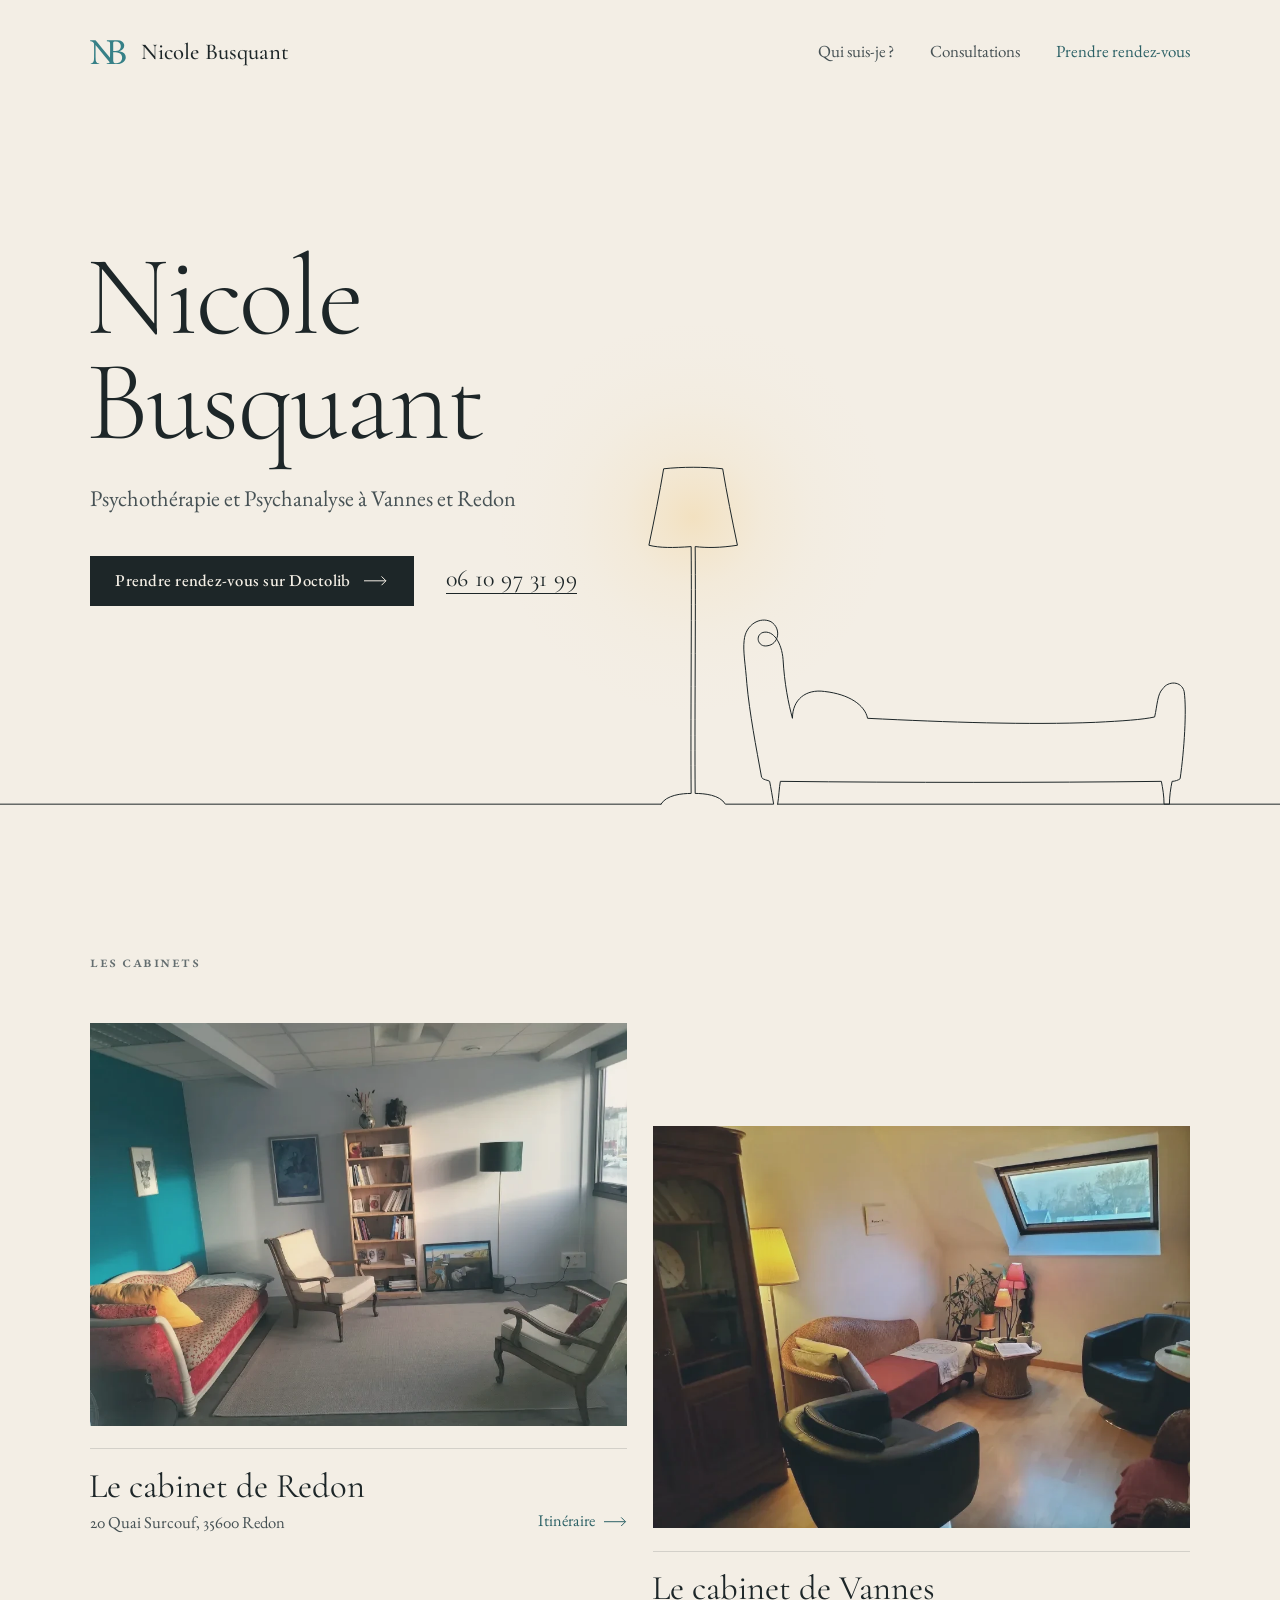
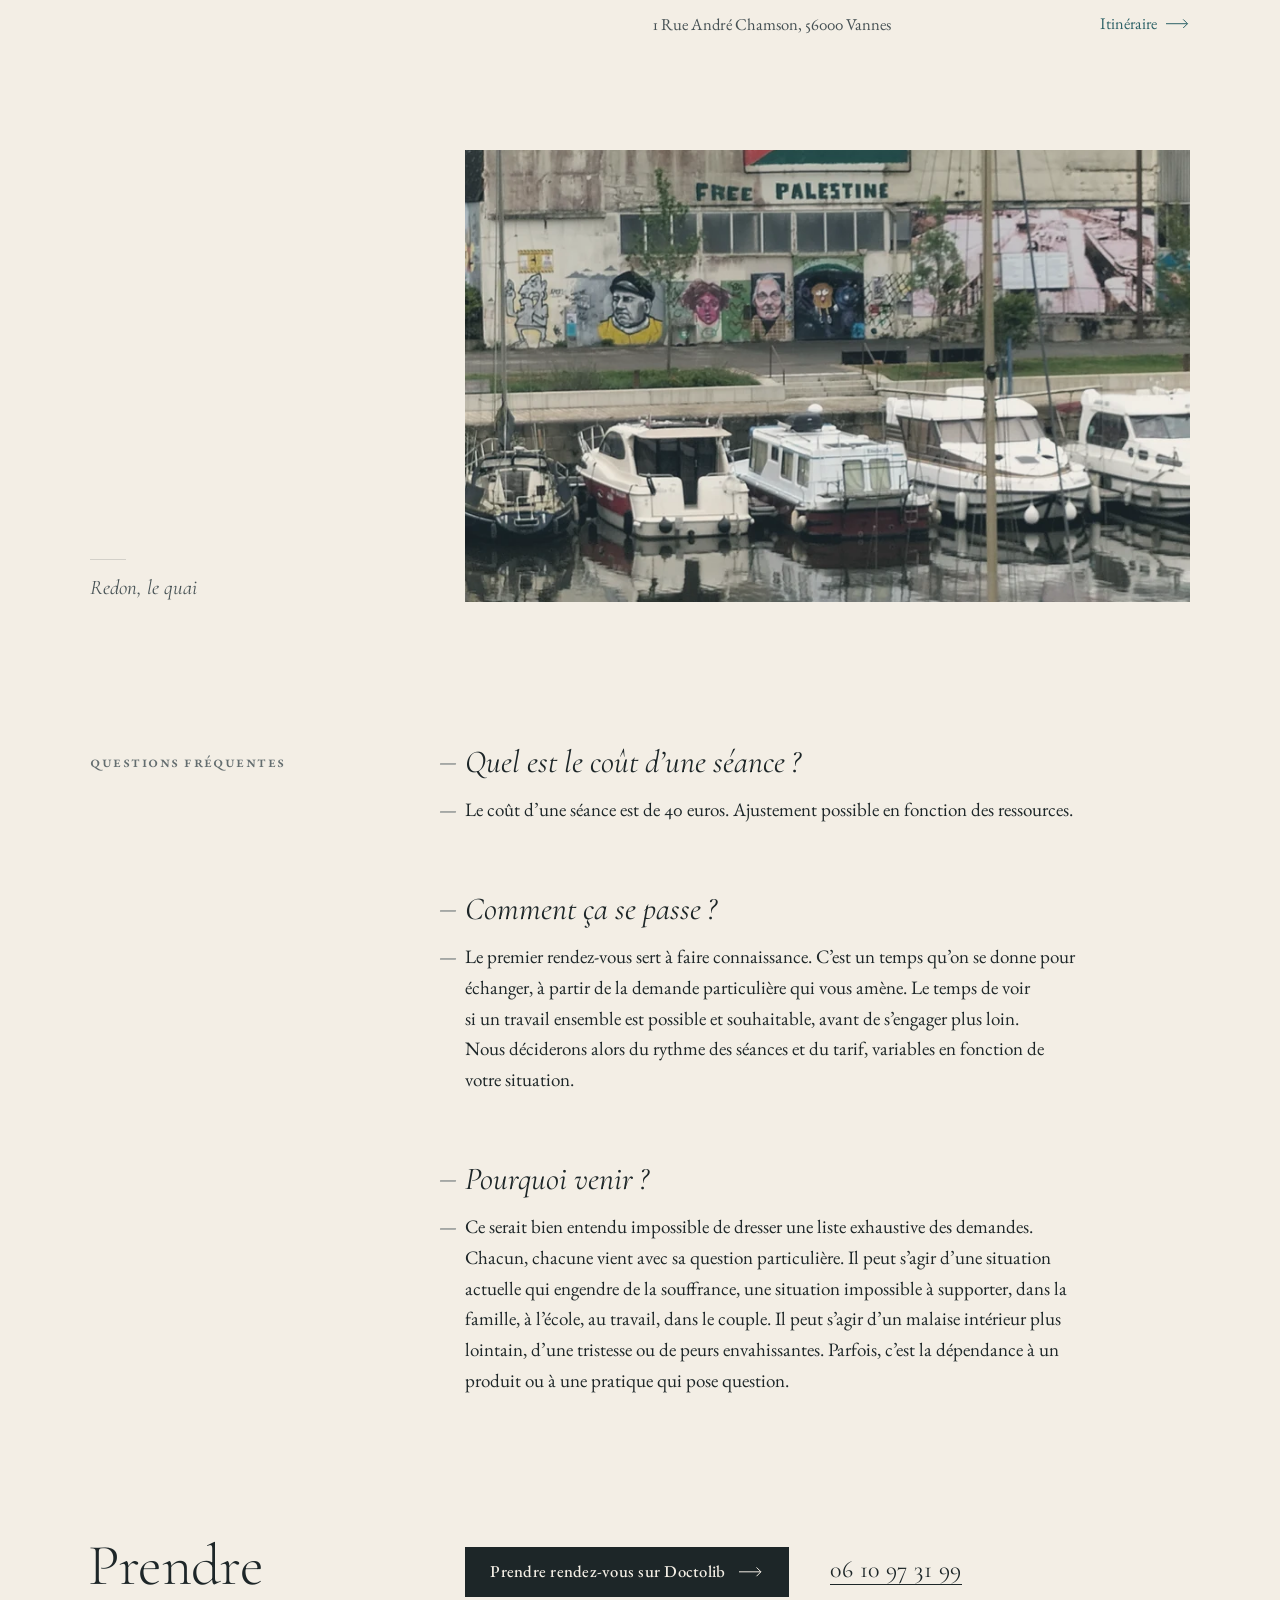
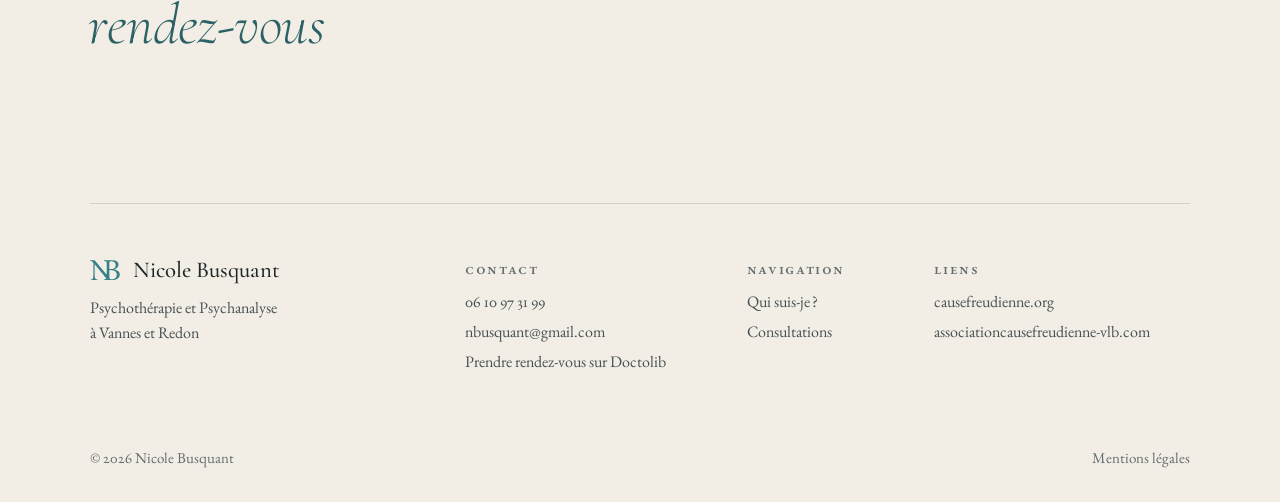
==== commit fe975904: "Redesign the site around one line, a book page and a lamp - The lamp and divan are redrawn as one co" ====
--- a/index.html
+++ b/index.html
@@ -6,7 +6,8 @@
 <title>Nicole Busquant - Psychothérapie et Psychanalyse à Vannes et Redon</title>
 <meta name="description" content="Nicole Busquant, psychothérapeute et psychanalyste, reçoit enfants, adolescents et adultes à Redon (20 Quai Surcouf) et à Vannes (1 Rue André Chamson).">
 <link rel="canonical" href="https://nicolebusquant.fr/">
-<meta name="theme-color" content="#f4efe6">
+<meta name="theme-color" content="#f3eee5" media="(prefers-color-scheme: light)">
+<meta name="theme-color" content="#141819" media="(prefers-color-scheme: dark)">
 <meta property="og:type" content="website">
 <meta property="og:locale" content="fr_FR">
 <meta property="og:site_name" content="Nicole Busquant">
@@ -18,8 +19,8 @@
 <link rel="icon" href="assets/img/favicon.svg" type="image/svg+xml">
 <link rel="icon" href="assets/img/favicon-32.png" sizes="32x32" type="image/png">
 <link rel="apple-touch-icon" href="assets/img/apple-touch-icon.png">
-<link rel="preload" href="assets/fonts/cormorant-garamond-latin-wght-normal.woff2" as="font" type="font/woff2" crossorigin>
-<link rel="preload" href="assets/fonts/eb-garamond-latin-wght-normal.woff2" as="font" type="font/woff2" crossorigin>
+<link rel="preload" href="assets/fonts/cormorant-garamond-normal.woff2" as="font" type="font/woff2" crossorigin>
+<link rel="preload" href="assets/fonts/eb-garamond.woff2" as="font" type="font/woff2" crossorigin>
 <link rel="stylesheet" href="assets/css/style.css">
 <script>document.documentElement.classList.add('js')</script><script type="application/ld+json">{"@context":"https://schema.org","@graph":[{"@type":"Person","@id":"https://nicolebusquant.fr/#nicole-busquant","name":"Nicole Busquant","jobTitle":"Psychothérapeute, psychanalyste","url":"https://nicolebusquant.fr/","telephone":"+33 6 10 97 31 99","email":"nbusquant@gmail.com","image":"https://nicolebusquant.fr/assets/img/og-image.png","workLocation":[{"@type":"Place","name":"Cabinet de Redon","address":{"@type":"PostalAddress","streetAddress":"20 Quai Surcouf","postalCode":"35600","addressLocality":"Redon","addressCountry":"FR"}},{"@type":"Place","name":"Cabinet de Vannes","address":{"@type":"PostalAddress","streetAddress":"1 Rue André Chamson","postalCode":"56000","addressLocality":"Vannes","addressCountry":"FR"}}],"sameAs":["https://www.doctolib.fr/psychotherapeute/redon/nicole-busquant"]},{"@type":"FAQPage","mainEntity":[{"@type":"Question","name":"Quel est le coût d'une séance ?","acceptedAnswer":{"@type":"Answer","text":"Le coût d’une séance est de 40 euros. Ajustement possible en fonction des ressources."}},{"@type":"Question","name":"Comment ça se passe ?","acceptedAnswer":{"@type":"Answer","text":"Le premier rendez-vous sert à faire connaissance. C'est un temps qu’on se donne pour échanger, à partir de la demande particulière qui vous amène. Le temps de voir si un travail ensemble est possible et souhaitable, avant de s'engager plus loin. Nous déciderons alors du rythme des séances et du tarif, variables en fonction de votre situation."}},{"@type":"Question","name":"Pourquoi venir ?","acceptedAnswer":{"@type":"Answer","text":"Ce serait bien entendu impossible de dresser une liste exhaustive des demandes. Chacun, chacune vient avec sa question particulière. Il peut s'agir d'une situation actuelle qui engendre de la souffrance, une situation impossible à supporter, dans la famille, à l'école, au travail, dans le couple. Il peut s'agir d'un malaise intérieur plus lointain, d'une tristesse ou de peurs envahissantes. Parfois, c'est la dépendance à un produit ou à une pratique qui pose question."}}]}]}</script>
 </head>
@@ -27,90 +28,85 @@
 <a class="skip" href="#contenu">Aller au contenu</a>
 <header class="site-header">
   <div class="wrap">
-    <a class="brand" href="index.html" aria-label="Nicole Busquant, accueil"><svg class="mark" viewBox="0 0 2048 1400" aria-hidden="true" focusable="false"><path fill-rule="evenodd" d="M960 12V69.6l3 .1c148.7 10.2 174 29.3 179 135 1.6 34.9 1.4 805.3-.2 805.3-.7 0-7.2-7.1-14.4-15.8L723 507 436 161.4 326.7 29.7l-14-16.7H10.5V69.5l5 .3c19.8 1 64.3 8 81.5 12.9 49.4 13.8 81.4 38.6 113.2 87.4 13.1 20.2 18.4 40 21.6 81.4 2.2 29.1 2.6 616.4.4 699-2.8 104.9-7.5 183-13.3 221-14.6 95-69 151.1-156.9 162l-20.5 3v55h483v-55c-6-1-11-2-17-2.4q-126.3-12.2-163.3-113.1c-13.6-36.9-18.4-77.8-24.2-203.5-3.6-79.7-4.4-728.6-.8-729.3 1.1-.2 10.3 10.4 29.9 34.5L435.5 429l78.5 96.6L676 725l91 112 117 144 131.6 162 93.5 115c17 20.9 16 18.8 11.6 24.8-20.8 28.3-57.3 39.9-146.2 46.3a412 412 0 0 0-20.5 1.7l-5.5.7v58l230 .3c307.6.4 336-.4 420-12.4 272-38.7 436-186.4 436-392.9 0-169.2-108-281.4-313-325-19.4-4.2-44.7-9-53-10-12.6-1.8-12.3-7.6.5-11.3 210.3-60.4 311.7-209 267.4-391.9C1900.6 98.5 1785.3 24.7 1572 13c-22.9-1.2-90-1-140-1H960zm476.5 67.6c-69.2 4.9-99.6 18.5-108.6 48.7-7.8 26.5-8 34.6-7.7 283.3l.3 211h67c84.5-.2 120.8-2.8 159.1-11.5 59.4-13.6 96-30.5 130.3-60.5 54.1-47 80.8-128.4 74-225.3-11.5-166.5-129.5-258.7-314.4-245.7m-116 612.7c-1.2 3 .2 471.8 1.4 483.2 11.2 109 51.3 142.6 170.6 142.9 64.6.2 121.3-11.7 175.6-36.7 78.5-36 133.2-108 150.8-198.1 8.1-41.6 9.4-101 3-137.7l-2-12c-25-146.9-144.8-229.7-348.4-240.9-33.6-1.8-150.4-2.4-151-.7z"/></svg><span class="brand-name">Nicole Busquant<small>Psychothérapie · Psychanalyse</small></span></a>
+    <a class="brand" href="index.html" aria-label="Nicole Busquant, accueil"><svg class="mark" viewBox="0 0 2048 1400" aria-hidden="true" focusable="false"><path fill-rule="evenodd" d="M960 12V69.6l3 .1c148.7 10.2 174 29.3 179 135 1.6 34.9 1.4 805.3-.2 805.3-.7 0-7.2-7.1-14.4-15.8L723 507 436 161.4 326.7 29.7l-14-16.7H10.5V69.5l5 .3c19.8 1 64.3 8 81.5 12.9 49.4 13.8 81.4 38.6 113.2 87.4 13.1 20.2 18.4 40 21.6 81.4 2.2 29.1 2.6 616.4.4 699-2.8 104.9-7.5 183-13.3 221-14.6 95-69 151.1-156.9 162l-20.5 3v55h483v-55c-6-1-11-2-17-2.4q-126.3-12.2-163.3-113.1c-13.6-36.9-18.4-77.8-24.2-203.5-3.6-79.7-4.4-728.6-.8-729.3 1.1-.2 10.3 10.4 29.9 34.5L435.5 429l78.5 96.6L676 725l91 112 117 144 131.6 162 93.5 115c17 20.9 16 18.8 11.6 24.8-20.8 28.3-57.3 39.9-146.2 46.3a412 412 0 0 0-20.5 1.7l-5.5.7v58l230 .3c307.6.4 336-.4 420-12.4 272-38.7 436-186.4 436-392.9 0-169.2-108-281.4-313-325-19.4-4.2-44.7-9-53-10-12.6-1.8-12.3-7.6.5-11.3 210.3-60.4 311.7-209 267.4-391.9C1900.6 98.5 1785.3 24.7 1572 13c-22.9-1.2-90-1-140-1H960zm476.5 67.6c-69.2 4.9-99.6 18.5-108.6 48.7-7.8 26.5-8 34.6-7.7 283.3l.3 211h67c84.5-.2 120.8-2.8 159.1-11.5 59.4-13.6 96-30.5 130.3-60.5 54.1-47 80.8-128.4 74-225.3-11.5-166.5-129.5-258.7-314.4-245.7m-116 612.7c-1.2 3 .2 471.8 1.4 483.2 11.2 109 51.3 142.6 170.6 142.9 64.6.2 121.3-11.7 175.6-36.7 78.5-36 133.2-108 150.8-198.1 8.1-41.6 9.4-101 3-137.7l-2-12c-25-146.9-144.8-229.7-348.4-240.9-33.6-1.8-150.4-2.4-151-.7z"/></svg><span class="brand-name">Nicole Busquant</span></a>
     <button class="menu-toggle" type="button" aria-expanded="false" aria-controls="nav"><span class="txt">Menu</span><span class="bars" aria-hidden="true"></span></button>
     <nav class="nav" id="nav" aria-label="Navigation principale">
-      <a href="pages/qui-suis-je.html">Qui suis-je&nbsp;?</a>
+      <a href="pages/qui-suis-je.html">Qui suis-je&#8239;?</a>
       <a href="pages/consultations.html">Consultations</a>
-      <a class="btn btn-sm" href="https://www.doctolib.fr/psychotherapeute/redon/nicole-busquant" target="_blank" rel="noopener">Prendre rendez-vous</a>
+      <a class="nav-rdv" href="https://www.doctolib.fr/psychotherapeute/redon/nicole-busquant" target="_blank" rel="noopener">Prendre rendez-vous</a>
     </nav>
   </div>
 </header>
 <main id="contenu">
-
   <section class="hero" aria-labelledby="titre">
-    <div class="wrap grid">
+    <div class="wrap">
       <div class="hero-text">
-        <h1 class="hero-title" id="titre">Nicole <span class="surname">Busquant</span></h1>
+        <h1 class="hero-title" id="titre"><span>Nicole</span> <span>Busquant</span></h1>
         <p class="hero-sub">Psychothérapie et Psychanalyse <span class="nw">à Vannes et Redon</span></p>
-        <div class="hero-cta">
-          <a class="btn" href="https://www.doctolib.fr/psychotherapeute/redon/nicole-busquant" target="_blank" rel="noopener">Prendre rendez-vous sur Doctolib <svg class="arr" viewBox="0 0 22 10" aria-hidden="true"><path d="M0 5h20M16 1l4 4-4 4" fill="none" stroke="currentColor" stroke-width="1.2"/></svg></a>
-          <a class="btn btn-ghost" href="tel:+33610973199">06 10 97 31 99</a>
+        <div class="actions">
+          <a class="btn" href="https://www.doctolib.fr/psychotherapeute/redon/nicole-busquant" target="_blank" rel="noopener">Prendre rendez-vous sur Doctolib <svg class="arr" viewBox="0 0 22 10" aria-hidden="true" focusable="false"><path d="M0 5h20M16 1l4 4-4 4"/></svg></a>
+          <a class="tel" href="tel:+33610973199">06&nbsp;10&nbsp;97&nbsp;31&nbsp;99</a>
         </div>
       </div>
-      <div class="hero-art" data-draw-now>
-        <svg class="ill ill-divan" viewBox="0 100 600 351" aria-hidden="true" focusable="false">
-  <g class="ink"><defs><radialGradient id="lampglow"><stop offset="0" stop-color="#f0cf8e" stop-opacity=".45"/><stop offset="1" stop-color="#f0cf8e" stop-opacity="0"/></radialGradient></defs><circle class="glow" cx="40" cy="150" r="80" fill="url(#lampglow)"/><path class="d" d="M40 186V444"/><path class="d" d="M22 450C22 442 58 442 58 450"/><path class="d" d="M18 186L28 130H52L62 186Z"/><path class="d" d="M33 132L30 184"/><path class="d" d="M40 131V185"/><path class="d" d="M47 132L50 184"/><path class="d" d="M112 344C96 314 82 276 76 246C70 216 86 198 108 202C128 206 132 230 116 236C106 240 98 232 102 224"/><path class="d" d="M76 246C66 286 72 340 98 398"/><path class="d" d="M104 346C210 354 430 354 540 344C562 350 566 388 536 398C420 406 214 406 98 398"/><path class="d" d="M118 330C230 322 420 320 548 330C556 334 556 340 548 344"/><path class="d" d="M126 400C122 410 134 416 128 428C124 436 132 440 130 450"/><path class="d" d="M512 402C508 412 520 418 514 430C510 438 518 442 516 450"/><path class="d" d="M120 310C140 288 204 290 220 314C212 332 142 336 120 310Z"/><path class="d" d="M142 306C162 300 190 302 204 312"/></g>
-</svg>
+      <div class="scene">
+        <svg class="ill" viewBox="0 96 470 268" data-floor="360" data-start="76" data-end="163" aria-hidden="true" focusable="false"><defs><radialGradient id="lampe" cx="100" cy="146" r="150" gradientUnits="userSpaceOnUse"><stop offset="0" stop-color="var(--lamp)" stop-opacity=".64"/><stop offset=".14" stop-color="var(--lamp)" stop-opacity=".44"/><stop offset=".34" stop-color="var(--lamp)" stop-opacity=".2"/><stop offset=".58" stop-color="var(--lamp)" stop-opacity=".07"/><stop offset=".8" stop-color="var(--lamp)" stop-opacity=".018"/><stop offset="1" stop-color="var(--lamp)" stop-opacity="0"/></radialGradient></defs><rect class="glow" x="-50" y="-4" width="300" height="300" fill="url(#lampe)"/><path class="f-l" d="M-3000 360H76"/><path class="line" d="M76 360C80 353 92 352 98.5 352C98 300 99 220 98.5 168C85 169 75 169 67 167C71 148 75 128 78 110C92 108.5 108 108.5 122 110C125 128 129 148 133 167C120 169 110 169 101.5 168C102 220 101 300 101.5 352C108 352 120 353 124 360H160C159 354 158 348 157 343C156 342 152 342 151 340C147 318 142 292 140 270C139 256 137 246 138 238C139 226 150 220 158 224C166 229 164 241 155 242C148 243 146 234 152 232C160 230 166 240 167 252C168 270 171 285 174 296C174 282 184 274 198 276C216 278 228 286 230 296C290 299 350 301 400 299C420 298 435 297 444 295C446 286 446 278 450 274C454 268 464 268 466 276C468 290 466 320 463 341C462 342 459 343 457 343C456 348 455 354 455 360H451C451 354 450 348 449 343C360 344 260 344 165 343C164 348 164 354 163 360"/><path class="f-r" d="M163 360H3600"/></svg>
       </div>
-      <div class="hero-floor" aria-hidden="true"></div>
     </div>
   </section>
 
-  <section class="cabinets" aria-label="Adresses">
-    <div class="wrap">
-      <article class="cab grid">
-        <div class="cab-info">
-          <h2 class="cab-name">Le cabinet de Redon</h2>
-          <address>20 Quai Surcouf<br>35600 Redon</address>
-          <a class="link" href="https://www.google.com/maps/search/?api=1&query=20%20Quai%20Surcouf%2C%2035600%20Redon" target="_blank" rel="noopener">Itinéraire <svg class="arr" viewBox="0 0 22 10" aria-hidden="true"><path d="M0 5h20M16 1l4 4-4 4" fill="none" stroke="currentColor" stroke-width="1.2"/></svg></a>
-        </div>
-        <figure class="cab-photo">
-          <button type="button" data-full="assets/img/cabinet-port-933.webp" data-cap="Le cabinet de Redon" aria-label="Agrandir : Le cabinet de Redon">
-            <img src="assets/img/cabinet-port-600.webp" srcset="assets/img/cabinet-port-600.webp 600w, assets/img/cabinet-port-933.webp 933w" sizes="(max-width: 1020px) 92vw, 52vw" width="933" height="700" alt="Cabinet lumineux : méridienne rouge et coussin jaune, deux fauteuils, une bibliothèque et une grande fenêtre" loading="lazy" decoding="async">
-          </button>
-        </figure>
-      </article>
-      <article class="cab grid">
-        <div class="cab-info">
-          <h2 class="cab-name">Le cabinet de Vannes</h2>
-          <address>1 Rue André Chamson<br>56000 Vannes</address>
-          <a class="link" href="https://www.google.com/maps/search/?api=1&query=1%20Rue%20Andr%C3%A9%20Chamson%2C%2056000%20Vannes" target="_blank" rel="noopener">Itinéraire <svg class="arr" viewBox="0 0 22 10" aria-hidden="true"><path d="M0 5h20M16 1l4 4-4 4" fill="none" stroke="currentColor" stroke-width="1.2"/></svg></a>
-        </div>
-        <figure class="cab-photo">
-          <button type="button" data-full="assets/img/cabinet-toits-933.webp" data-cap="Le cabinet de Vannes" aria-label="Agrandir : Le cabinet de Vannes">
-            <img src="assets/img/cabinet-toits-600.webp" srcset="assets/img/cabinet-toits-600.webp 600w, assets/img/cabinet-toits-933.webp 933w" sizes="(max-width: 1020px) 92vw, 52vw" width="933" height="700" alt="Cabinet mansardé : divan en osier, fauteuils de cuir noir et lampes allumées sous une fenêtre de toit" loading="lazy" decoding="async">
-          </button>
-        </figure>
-      </article>
+  <section class="cabinets" aria-labelledby="t-cab">
+    <div class="wrap grid">
+      <h2 class="label head marg" id="t-cab">Les cabinets</h2>
+      <figure class="cab">
+        <button class="cab-photo" type="button" data-full="assets/img/cabinet-port-933.webp" data-cap="Le cabinet de Redon" aria-label="Agrandir : Le cabinet de Redon">
+          <img src="assets/img/cabinet-port-600.webp" srcset="assets/img/cabinet-port-600.webp 600w, assets/img/cabinet-port-933.webp 933w" sizes="(max-width: 760px) 90vw, 48vw" width="933" height="700" alt="Cabinet lumineux : méridienne rouge et coussin jaune, deux fauteuils, une bibliothèque et une grande fenêtre" loading="lazy" decoding="async">
+        </button>
+        <figcaption>
+          <h3>Le cabinet de Redon</h3>
+          <address>20 Quai Surcouf, 35600 Redon</address>
+          <a class="more" href="https://www.google.com/maps/search/?api=1&amp;query=20%20Quai%20Surcouf%2C%2035600%20Redon" target="_blank" rel="noopener">Itinéraire <svg class="arr" viewBox="0 0 22 10" aria-hidden="true" focusable="false"><path d="M0 5h20M16 1l4 4-4 4"/></svg></a>
+        </figcaption>
+      </figure>
+      <figure class="cab">
+        <button class="cab-photo" type="button" data-full="assets/img/cabinet-toits-933.webp" data-cap="Le cabinet de Vannes" aria-label="Agrandir : Le cabinet de Vannes">
+          <img src="assets/img/cabinet-toits-600.webp" srcset="assets/img/cabinet-toits-600.webp 600w, assets/img/cabinet-toits-933.webp 933w" sizes="(max-width: 760px) 90vw, 48vw" width="933" height="700" alt="Cabinet mansardé : divan en osier, fauteuils de cuir noir et lampes allumées sous une fenêtre de toit" loading="lazy" decoding="async">
+        </button>
+        <figcaption>
+          <h3>Le cabinet de Vannes</h3>
+          <address>1 Rue André Chamson, 56000 Vannes</address>
+          <a class="more" href="https://www.google.com/maps/search/?api=1&amp;query=1%20Rue%20Andr%C3%A9%20Chamson%2C%2056000%20Vannes" target="_blank" rel="noopener">Itinéraire <svg class="arr" viewBox="0 0 22 10" aria-hidden="true" focusable="false"><path d="M0 5h20M16 1l4 4-4 4"/></svg></a>
+        </figcaption>
+      </figure>
     </div>
   </section>
 
-  <section class="port" aria-label="Redon, le port">
+  <section class="port" aria-label="Redon, le quai">
     <div class="wrap grid">
-      <figure class="port-photo">
-        <button type="button" data-full="assets/img/redon-quai-1400.webp" data-cap="Redon, le quai" aria-label="Agrandir : Redon, le quai">
-          <img src="assets/img/redon-quai-800.webp" srcset="assets/img/redon-quai-800.webp 800w, assets/img/redon-quai-1400.webp 1400w" sizes="(max-width: 1020px) 92vw, 33vw" width="1400" height="1400" alt="Bateaux amarrés devant un ancien entrepôt couvert de fresques, sur le port de Redon" loading="lazy" decoding="async">
+      <figure>
+        <button class="port-photo" type="button" data-full="assets/img/redon-quai-1400.webp" data-cap="Redon, le quai" aria-label="Agrandir : Redon, le quai">
+          <img src="assets/img/redon-quai-800.webp" srcset="assets/img/redon-quai-800.webp 800w, assets/img/redon-quai-1400.webp 1400w" sizes="(max-width: 1080px) 90vw, 62vw" width="1400" height="1400" alt="Bateaux amarrés devant un ancien entrepôt couvert de fresques, sur le port de Redon" loading="lazy" decoding="async">
         </button>
         <figcaption>Redon, le quai</figcaption>
       </figure>
     </div>
   </section>
 
-  <section class="faq" aria-label="Questions fréquentes">
-    <div class="wrap">
-      <h2 class="visually-hidden">Questions fréquentes</h2>
-      <div class="qa grid">
-        <h3>Quel est le coût d’une séance&nbsp;?</h3>
-        <p>Le coût d’une séance est de 40 euros. Ajustement possible en fonction des ressources.</p>
-      </div>
-      <div class="qa grid">
-        <h3>Comment ça se passe&nbsp;?</h3>
-        <p>Le premier rendez-vous sert à faire connaissance. C’est un temps qu’on se donne pour échanger, à partir de la demande particulière qui vous amène. Le temps de voir si un travail ensemble est possible et souhaitable, avant de s’engager plus loin. Nous déciderons alors du rythme des séances et du tarif, variables en fonction de votre situation.</p>
-      </div>
-      <div class="qa grid">
-        <h3>Pourquoi venir&nbsp;?</h3>
-        <p>Ce serait bien entendu impossible de dresser une liste exhaustive des demandes. Chacun, chacune vient avec sa question particulière. Il peut s’agir d’une situation actuelle qui engendre de la souffrance, une situation impossible à supporter, dans la famille, à l’école, au travail, dans le couple. Il peut s’agir d’un malaise intérieur plus lointain, d’une tristesse ou de peurs envahissantes. Parfois, c’est la dépendance à un produit ou à une pratique qui pose question.</p>
+  <section class="faq" aria-labelledby="t-faq">
+    <div class="wrap grid">
+      <h2 class="label marg" id="t-faq">Questions fréquentes</h2>
+      <div class="dialogue">
+        <div class="qa">
+          <h3>Quel est le coût d’une séance&#8239;?</h3>
+          <p>Le coût d’une séance est de 40&nbsp;euros. Ajustement possible en fonction des ressources.</p>
+        </div>
+        <div class="qa">
+          <h3>Comment ça se passe&#8239;?</h3>
+          <p>Le premier rendez-vous sert à faire connaissance. C’est un temps qu’on se donne pour échanger, à partir de la demande particulière qui vous amène. Le temps de voir si un travail ensemble est possible et souhaitable, avant de s’engager plus loin. Nous déciderons alors du rythme des séances et du tarif, variables en fonction de votre situation.</p>
+        </div>
+        <div class="qa">
+          <h3>Pourquoi venir&#8239;?</h3>
+          <p>Ce serait bien entendu impossible de dresser une liste exhaustive des demandes. Chacun, chacune vient avec sa question particulière. Il peut s’agir d’une situation actuelle qui engendre de la souffrance, une situation impossible à supporter, dans la famille, à l’école, au travail, dans le couple. Il peut s’agir d’un malaise intérieur plus lointain, d’une tristesse ou de peurs envahissantes. Parfois, c’est la dépendance à un produit ou à une pratique qui pose question.</p>
+        </div>
       </div>
     </div>
   </section>
@@ -118,45 +114,44 @@
   <section class="closing" aria-labelledby="t-rdv">
     <div class="wrap grid">
       <h2 id="t-rdv">Prendre <em>rendez-vous</em></h2>
-      <div class="closing-cta hero-cta">
-        <a class="btn" href="https://www.doctolib.fr/psychotherapeute/redon/nicole-busquant" target="_blank" rel="noopener">Prendre rendez-vous sur Doctolib <svg class="arr" viewBox="0 0 22 10" aria-hidden="true"><path d="M0 5h20M16 1l4 4-4 4" fill="none" stroke="currentColor" stroke-width="1.2"/></svg></a>
-        <a class="btn btn-ghost" href="tel:+33610973199">06 10 97 31 99</a>
+      <div class="closing-body">
+        <div class="actions">
+          <a class="btn" href="https://www.doctolib.fr/psychotherapeute/redon/nicole-busquant" target="_blank" rel="noopener">Prendre rendez-vous sur Doctolib <svg class="arr" viewBox="0 0 22 10" aria-hidden="true" focusable="false"><path d="M0 5h20M16 1l4 4-4 4"/></svg></a>
+          <a class="tel" href="tel:+33610973199">06&nbsp;10&nbsp;97&nbsp;31&nbsp;99</a>
+        </div>
       </div>
     </div>
   </section>
-
 </main>
 <dialog class="lightbox" aria-label="Photo agrandie">
   <button class="close" type="button">Fermer</button>
   <img src="data:," alt="">
   <p></p>
 </dialog>
-<footer class="site-footer on-dark">
-  <svg class="foot-mark" viewBox="0 0 2048 1400" aria-hidden="true" focusable="false"><path fill-rule="evenodd" d="M960 12V69.6l3 .1c148.7 10.2 174 29.3 179 135 1.6 34.9 1.4 805.3-.2 805.3-.7 0-7.2-7.1-14.4-15.8L723 507 436 161.4 326.7 29.7l-14-16.7H10.5V69.5l5 .3c19.8 1 64.3 8 81.5 12.9 49.4 13.8 81.4 38.6 113.2 87.4 13.1 20.2 18.4 40 21.6 81.4 2.2 29.1 2.6 616.4.4 699-2.8 104.9-7.5 183-13.3 221-14.6 95-69 151.1-156.9 162l-20.5 3v55h483v-55c-6-1-11-2-17-2.4q-126.3-12.2-163.3-113.1c-13.6-36.9-18.4-77.8-24.2-203.5-3.6-79.7-4.4-728.6-.8-729.3 1.1-.2 10.3 10.4 29.9 34.5L435.5 429l78.5 96.6L676 725l91 112 117 144 131.6 162 93.5 115c17 20.9 16 18.8 11.6 24.8-20.8 28.3-57.3 39.9-146.2 46.3a412 412 0 0 0-20.5 1.7l-5.5.7v58l230 .3c307.6.4 336-.4 420-12.4 272-38.7 436-186.4 436-392.9 0-169.2-108-281.4-313-325-19.4-4.2-44.7-9-53-10-12.6-1.8-12.3-7.6.5-11.3 210.3-60.4 311.7-209 267.4-391.9C1900.6 98.5 1785.3 24.7 1572 13c-22.9-1.2-90-1-140-1H960zm476.5 67.6c-69.2 4.9-99.6 18.5-108.6 48.7-7.8 26.5-8 34.6-7.7 283.3l.3 211h67c84.5-.2 120.8-2.8 159.1-11.5 59.4-13.6 96-30.5 130.3-60.5 54.1-47 80.8-128.4 74-225.3-11.5-166.5-129.5-258.7-314.4-245.7m-116 612.7c-1.2 3 .2 471.8 1.4 483.2 11.2 109 51.3 142.6 170.6 142.9 64.6.2 121.3-11.7 175.6-36.7 78.5-36 133.2-108 150.8-198.1 8.1-41.6 9.4-101 3-137.7l-2-12c-25-146.9-144.8-229.7-348.4-240.9-33.6-1.8-150.4-2.4-151-.7z"/></svg>
+<footer class="site-footer">
   <div class="wrap">
-    <div class="foot-grid">
+    <div class="grid">
       <div class="foot-brand">
-        <svg class="mark-foot" viewBox="0 0 2048 1400" aria-hidden="true" focusable="false"><path fill-rule="evenodd" d="M960 12V69.6l3 .1c148.7 10.2 174 29.3 179 135 1.6 34.9 1.4 805.3-.2 805.3-.7 0-7.2-7.1-14.4-15.8L723 507 436 161.4 326.7 29.7l-14-16.7H10.5V69.5l5 .3c19.8 1 64.3 8 81.5 12.9 49.4 13.8 81.4 38.6 113.2 87.4 13.1 20.2 18.4 40 21.6 81.4 2.2 29.1 2.6 616.4.4 699-2.8 104.9-7.5 183-13.3 221-14.6 95-69 151.1-156.9 162l-20.5 3v55h483v-55c-6-1-11-2-17-2.4q-126.3-12.2-163.3-113.1c-13.6-36.9-18.4-77.8-24.2-203.5-3.6-79.7-4.4-728.6-.8-729.3 1.1-.2 10.3 10.4 29.9 34.5L435.5 429l78.5 96.6L676 725l91 112 117 144 131.6 162 93.5 115c17 20.9 16 18.8 11.6 24.8-20.8 28.3-57.3 39.9-146.2 46.3a412 412 0 0 0-20.5 1.7l-5.5.7v58l230 .3c307.6.4 336-.4 420-12.4 272-38.7 436-186.4 436-392.9 0-169.2-108-281.4-313-325-19.4-4.2-44.7-9-53-10-12.6-1.8-12.3-7.6.5-11.3 210.3-60.4 311.7-209 267.4-391.9C1900.6 98.5 1785.3 24.7 1572 13c-22.9-1.2-90-1-140-1H960zm476.5 67.6c-69.2 4.9-99.6 18.5-108.6 48.7-7.8 26.5-8 34.6-7.7 283.3l.3 211h67c84.5-.2 120.8-2.8 159.1-11.5 59.4-13.6 96-30.5 130.3-60.5 54.1-47 80.8-128.4 74-225.3-11.5-166.5-129.5-258.7-314.4-245.7m-116 612.7c-1.2 3 .2 471.8 1.4 483.2 11.2 109 51.3 142.6 170.6 142.9 64.6.2 121.3-11.7 175.6-36.7 78.5-36 133.2-108 150.8-198.1 8.1-41.6 9.4-101 3-137.7l-2-12c-25-146.9-144.8-229.7-348.4-240.9-33.6-1.8-150.4-2.4-151-.7z"/></svg>
-        <a class="name" href="index.html">Nicole Busquant</a>
-        <p>Psychothérapie et Psychanalyse à Vannes et Redon</p>
+        <a class="name" href="index.html"><svg class="mark" viewBox="0 0 2048 1400" aria-hidden="true" focusable="false"><path fill-rule="evenodd" d="M960 12V69.6l3 .1c148.7 10.2 174 29.3 179 135 1.6 34.9 1.4 805.3-.2 805.3-.7 0-7.2-7.1-14.4-15.8L723 507 436 161.4 326.7 29.7l-14-16.7H10.5V69.5l5 .3c19.8 1 64.3 8 81.5 12.9 49.4 13.8 81.4 38.6 113.2 87.4 13.1 20.2 18.4 40 21.6 81.4 2.2 29.1 2.6 616.4.4 699-2.8 104.9-7.5 183-13.3 221-14.6 95-69 151.1-156.9 162l-20.5 3v55h483v-55c-6-1-11-2-17-2.4q-126.3-12.2-163.3-113.1c-13.6-36.9-18.4-77.8-24.2-203.5-3.6-79.7-4.4-728.6-.8-729.3 1.1-.2 10.3 10.4 29.9 34.5L435.5 429l78.5 96.6L676 725l91 112 117 144 131.6 162 93.5 115c17 20.9 16 18.8 11.6 24.8-20.8 28.3-57.3 39.9-146.2 46.3a412 412 0 0 0-20.5 1.7l-5.5.7v58l230 .3c307.6.4 336-.4 420-12.4 272-38.7 436-186.4 436-392.9 0-169.2-108-281.4-313-325-19.4-4.2-44.7-9-53-10-12.6-1.8-12.3-7.6.5-11.3 210.3-60.4 311.7-209 267.4-391.9C1900.6 98.5 1785.3 24.7 1572 13c-22.9-1.2-90-1-140-1H960zm476.5 67.6c-69.2 4.9-99.6 18.5-108.6 48.7-7.8 26.5-8 34.6-7.7 283.3l.3 211h67c84.5-.2 120.8-2.8 159.1-11.5 59.4-13.6 96-30.5 130.3-60.5 54.1-47 80.8-128.4 74-225.3-11.5-166.5-129.5-258.7-314.4-245.7m-116 612.7c-1.2 3 .2 471.8 1.4 483.2 11.2 109 51.3 142.6 170.6 142.9 64.6.2 121.3-11.7 175.6-36.7 78.5-36 133.2-108 150.8-198.1 8.1-41.6 9.4-101 3-137.7l-2-12c-25-146.9-144.8-229.7-348.4-240.9-33.6-1.8-150.4-2.4-151-.7z"/></svg>Nicole Busquant</a>
+        <p>Psychothérapie et Psychanalyse <span class="nw">à Vannes et Redon</span></p>
       </div>
       <div class="foot-contact">
-        <h3>Contact</h3>
+        <h2 class="label">Contact</h2>
         <ul>
-          <li><a href="tel:+33610973199">06 10 97 31 99</a></li>
+          <li><a href="tel:+33610973199">06&nbsp;10&nbsp;97&nbsp;31&nbsp;99</a></li>
           <li><a href="mailto:nbusquant@gmail.com">nbusquant@gmail.com</a></li>
           <li><a href="https://www.doctolib.fr/psychotherapeute/redon/nicole-busquant" target="_blank" rel="noopener">Prendre rendez-vous sur Doctolib</a></li>
         </ul>
       </div>
       <div class="foot-nav">
-        <h3>Navigation</h3>
+        <h2 class="label">Navigation</h2>
         <ul>
-          <li><a href="pages/qui-suis-je.html">Qui suis-je&nbsp;?</a></li>
+          <li><a href="pages/qui-suis-je.html">Qui suis-je&#8239;?</a></li>
           <li><a href="pages/consultations.html">Consultations</a></li>
         </ul>
       </div>
       <div class="foot-links">
-        <h3>Liens</h3>
+        <h2 class="label">Liens</h2>
         <ul>
           <li><a href="https://causefreudienne.org" target="_blank" rel="noopener">causefreudienne.org</a></li>
           <li><a href="https://associationcausefreudienne-vlb.com" target="_blank" rel="noopener">associationcausefreudienne-vlb.com</a></li>
--- a/assets/css/style.css
+++ b/assets/css/style.css
@@ -1,58 +1,73 @@
 /* ==========================================================================
    Nicole Busquant — Psychothérapie et Psychanalyse à Vannes et Redon
 
-   Trois principes, appliqués partout :
-   1. Une grille de 12 colonnes et deux axes seulement : le bord du conteneur
-      (titres, adresses, questions, texte des pages intérieures) et la colonne 5
-      (photos, réponses).
-   2. Une seule italique par page, toujours au même endroit : l'appel
-      « rendez-vous » en fin de page.
-   3. Un seul dessin, le divan, posé sur une ligne de sol pleine largeur.
+   Un trait, une page, une lampe.
+   - Un seul trait continu traverse chaque page, au ras du sol : il dessine la
+     lampe et, sur l'accueil, le divan. La lampe est la seule lumière chaude.
+   - Une page de livre : une marge à gauche (titres de section, notes,
+     légendes) et une colonne de texte. Deux axes, jamais un troisième.
+   - Une typographie de livre : Garamond, petites capitales vraies, chiffres
+     elzéviriens, espaces fines insécables devant ? ! ; et les tirets du
+     dialogue pour les questions.
    ========================================================================== */
 
 /* ---------- Polices (auto-hébergées, aucune requête tierce) ---------- */
 @font-face {
   font-family: "Cormorant";
-  src: url("../fonts/cormorant-garamond-latin-wght-normal.woff2") format("woff2");
-  font-weight: 300 700; font-style: normal; font-display: swap;
+  src: url("../fonts/cormorant-garamond-normal.woff2") format("woff2");
+  font-weight: 300 500; font-style: normal; font-display: swap;
 }
 @font-face {
   font-family: "Cormorant";
-  src: url("../fonts/cormorant-garamond-latin-wght-italic.woff2") format("woff2");
-  font-weight: 300 700; font-style: italic; font-display: swap;
+  src: url("../fonts/cormorant-garamond-italic.woff2") format("woff2");
+  font-weight: 300 500; font-style: italic; font-display: swap;
 }
 @font-face {
   font-family: "EB Garamond";
-  src: url("../fonts/eb-garamond-latin-wght-normal.woff2") format("woff2");
-  font-weight: 400 800; font-style: normal; font-display: swap;
+  src: url("../fonts/eb-garamond.woff2") format("woff2");
+  font-weight: 400 550; font-style: normal; font-display: swap;
 }
 
 /* ---------- Jetons ---------- */
 :root {
-  --paper: #f4efe6;
-  --ink: #1f2b2d;
-  --ink-2: #3f4b4d;      /* texte secondaire : 7,9:1 sur le papier */
-  --ink-3: #5b6668;      /* légendes et sous-titres : 5,2:1 */
-  --teal: #368087;       /* logo et filets */
-  --teal-deep: #24585d;  /* accents, libellés, boutons : 7:1 */
-  --night: #162024;
-  --moon: #e9e1cf;
-  --lamp: #f0cf8e;       /* la seule lumière chaude : la lampe du divan */
-
-  --hair: color-mix(in srgb, var(--ink) 16%, transparent);
-  /* approche optique de la première lettre des titres (mesurée dans Cormorant) :
-     N, B, P, M, L = 0,031em ; Q, C = 0,047em ; chiffre 4 = 0,016em */
-  --lsb: .031em;
+  color-scheme: light dark;
+
+  --paper: #f3eee5;
+  --paper-2: #ebe5d9;    /* fond des photos pendant le chargement */
+  --ink: #1d2628;        /* 13:1 */
+  --ink-2: #465154;      /* texte secondaire, 7:1 */
+  --ink-3: #636d6f;      /* légendes, 4,6:1 */
+  --accent: #2c6166;     /* le bleu-vert du logo, assombri : 6:1 */
+  --mark: #368087;       /* le logo lui-même */
+  --rule: color-mix(in srgb, var(--ink) 15%, transparent);
+  --lamp: #f2c97d;
+  --glow: .55;           /* intensité du halo de la lampe */
+  --photo: none;
 
   --f-display: "Cormorant", "Cormorant Garamond", Garamond, "Times New Roman", serif;
   --f-text: "EB Garamond", Garamond, Georgia, serif;
 
-  --max: 1280px;
-  --gutter: clamp(20px, 5vw, 72px);
-  --gap: 24px;
-  --header-h: 80px;
-  --section: clamp(6rem, 12vw, 10rem);
+  --max: 1240px;
+  --gutter: clamp(20px, 5.5vw, 80px);
+  --gap: clamp(16px, 2vw, 28px);
+  --section: clamp(5.5rem, 11vw, 10rem);
+  --header-h: clamp(76px, 9vw, 104px);
   --ease: cubic-bezier(.2, .7, .1, 1);
+}
+
+@media (prefers-color-scheme: dark) {
+  :root {
+    --paper: #141819;
+    --paper-2: #1c2122;
+    --ink: #e9e2d4;
+    --ink-2: #b5afa3;
+    --ink-3: #8f8a80;
+    --accent: #93c4c7;
+    --mark: #7fb8bd;
+    --rule: color-mix(in srgb, var(--ink) 16%, transparent);
+    --glow: .9;
+    --photo: brightness(.9);
+  }
 }
 
 /* ---------- Base ---------- */
@@ -60,15 +75,15 @@
 html {
   -webkit-text-size-adjust: 100%; text-size-adjust: 100%;
   scroll-behavior: smooth;
-  scroll-padding-top: calc(var(--header-h) + 16px);
 }
 body {
   margin: 0;
   background: var(--paper);
   color: var(--ink);
   font-family: var(--f-text);
-  font-size: clamp(1.0625rem, 1rem + .3vw, 1.1875rem);
-  line-height: 1.6;
+  font-size: clamp(1.0625rem, .98rem + .3vw, 1.1875rem);
+  line-height: 1.62;
+  font-variant-numeric: oldstyle-nums proportional-nums;
   font-kerning: normal;
   text-rendering: optimizeLegibility;
   -webkit-font-smoothing: antialiased;
@@ -76,27 +91,35 @@
 }
 img, svg { display: block; max-width: 100%; }
 img { height: auto; }
-a { color: inherit; text-decoration-thickness: 1px; text-underline-offset: .2em; }
-a:hover { color: var(--teal-deep); }
-::selection { background: var(--teal); color: var(--paper); }
-:focus-visible { outline: 1px solid var(--teal-deep); outline-offset: 4px; }
-p { margin: 0 0 1em; text-wrap: pretty; }
+a { color: inherit; text-decoration-thickness: 1px; text-underline-offset: .22em; text-decoration-color: color-mix(in srgb, currentColor 40%, transparent); transition: color .3s, text-decoration-color .3s; }
+a:hover { color: var(--accent); text-decoration-color: currentColor; }
+::selection { background: color-mix(in srgb, var(--lamp) 55%, transparent); color: var(--ink); }
+:focus-visible { outline: 1px solid var(--accent); outline-offset: 4px; }
+p { margin: 0 0 1em; text-wrap: pretty; hanging-punctuation: first; }
 h1, h2, h3 {
   font-family: var(--f-display);
-  font-weight: 300;
-  line-height: 1;
+  font-weight: 400;
+  line-height: 1.05;
   margin: 0;
-  letter-spacing: -.01em;
   text-wrap: balance;
 }
-h3 { font-weight: 400; }
-em, address { font-style: normal; }
+address { font-style: normal; }
 .nw { white-space: nowrap; }
+
+/* petites capitales vraies */
+.sc, .label {
+  font-family: var(--f-text);
+  font-variant-caps: all-small-caps;
+  font-variant-numeric: lining-nums;
+  letter-spacing: .09em;
+  font-weight: 500;
+}
+.label { display: block; font-size: 1.02rem; line-height: 1.3; color: var(--ink-3); }
 
 .skip {
   position: absolute; left: 12px; top: -60px; z-index: 300;
   background: var(--ink); color: var(--paper); padding: .6em 1em;
-  font-size: .9rem; transition: top .2s;
+  font-size: .95rem; transition: top .2s;
 }
 .skip:focus { top: 12px; color: var(--paper); }
 
@@ -105,364 +128,392 @@
   overflow: hidden; clip: rect(0 0 0 0); white-space: nowrap; border: 0;
 }
 
-/* ---------- Grille : 12 colonnes, un seul gouttière ---------- */
+/* ---------- La page : une marge (colonnes 1 à 4), un texte (5 à 11) ---------- */
 .wrap { width: 100%; max-width: var(--max); margin-inline: auto; padding-inline: var(--gutter); position: relative; }
 .grid { display: grid; grid-template-columns: repeat(12, minmax(0, 1fr)); column-gap: var(--gap); }
-
-/* ---------- Libellés : capitales espacées, pas de graisse géométrique ---------- */
-.label {
-  font-size: .8rem; line-height: 1.2; font-weight: 500;
-  letter-spacing: .16em; text-transform: uppercase; color: var(--teal-deep);
-}
+.marg { grid-column: 1 / span 3; }
+.text { grid-column: 5 / span 7; }
+.wide { grid-column: 5 / -1; }
 
 /* ---------- En-tête ---------- */
-.site-header {
-  position: fixed; inset: 0 0 auto 0; z-index: 50;
-  height: var(--header-h);
-  display: flex; align-items: center;
-  transition: background-color .5s var(--ease), box-shadow .5s var(--ease);
-}
-.site-header.is-scrolled {
-  background: color-mix(in srgb, var(--paper) 92%, transparent);
-  -webkit-backdrop-filter: blur(8px); backdrop-filter: blur(8px);
-  box-shadow: 0 1px 0 var(--hair);
-}
-.site-header .wrap { display: flex; align-items: center; justify-content: space-between; gap: 2rem; }
-.brand { display: inline-flex; align-items: center; gap: 1rem; text-decoration: none; color: var(--ink); }
+.site-header { position: relative; z-index: 50; }
+.site-header .wrap {
+  display: flex; align-items: center; justify-content: space-between; gap: 2rem;
+  min-height: var(--header-h);
+}
+.brand { display: inline-flex; align-items: center; gap: .9rem; text-decoration: none; color: var(--ink); }
 .brand:hover { color: var(--ink); }
-.mark { width: 44px; height: auto; color: var(--teal); }
+.mark { width: 36px; height: auto; color: var(--mark); flex: none; }
 .mark path { fill: currentColor; }
-.brand-name { font-family: var(--f-display); font-size: 1.5rem; font-weight: 400; line-height: 1; white-space: nowrap; }
-.brand-name small {
-  display: block; margin-top: .5em;
-  font-family: var(--f-text); font-size: .74rem; font-weight: 500;
-  letter-spacing: .16em; text-transform: uppercase; color: var(--ink-3);
-}
-
-.nav { display: flex; align-items: center; gap: clamp(1.4rem, 2.6vw, 2.6rem); }
-.nav a:not(.btn) {
+.brand-name { font-family: var(--f-display); font-size: 1.42rem; font-weight: 500; line-height: 1; white-space: nowrap; letter-spacing: .005em; }
+
+.nav { display: flex; align-items: center; gap: clamp(1.4rem, 2.8vw, 2.6rem); }
+.nav a {
   position: relative; padding: .35em 0;
-  font-size: 1.08rem; color: var(--ink-2); text-decoration: none;
-}
-.nav a:not(.btn)::after {
-  content: ""; position: absolute; left: 0; right: 0; bottom: 0; height: 1px;
+  font-size: 1.06rem; color: var(--ink-2); text-decoration: none;
+}
+.nav a::after {
+  content: ""; position: absolute; left: 0; right: 0; bottom: .1em; height: 1px;
   background: currentColor; transform: scaleX(0); transform-origin: right;
   transition: transform .6s var(--ease);
 }
-.nav a:not(.btn):hover::after, .nav a[aria-current="page"]::after { transform: scaleX(1); transform-origin: left; }
+.nav a:hover { color: var(--ink); }
+.nav a:hover::after, .nav a[aria-current="page"]::after { transform: scaleX(1); transform-origin: left; }
 .nav a[aria-current="page"] { color: var(--ink); }
+.nav .nav-rdv { color: var(--accent); }
+.nav .nav-rdv:hover { color: var(--accent); }
 
 .menu-toggle {
   display: none; align-items: center; gap: .7rem;
-  background: none; border: 0; padding: .5rem 0; cursor: pointer; color: var(--ink);
-  font-family: var(--f-text); font-size: .9rem; font-weight: 500;
-  letter-spacing: .16em; text-transform: uppercase;
-}
-.menu-toggle .bars { width: 26px; height: 9px; position: relative; display: inline-block; }
+  background: none; border: 0; padding: .6rem 0; margin-right: -.1rem; cursor: pointer; color: var(--ink);
+  font-family: var(--f-text); font-size: 1.05rem; font-weight: 500;
+  font-variant-caps: all-small-caps; letter-spacing: .09em;
+}
+.menu-toggle .bars { width: 22px; height: 7px; position: relative; display: inline-block; }
 .menu-toggle .bars::before, .menu-toggle .bars::after {
   content: ""; position: absolute; left: 0; right: 0; height: 1px; background: currentColor;
+  transition: transform .4s var(--ease), top .4s var(--ease);
 }
 .menu-toggle .bars::before { top: 0; }
-.menu-toggle .bars::after { top: 8px; }
-.menu-open .menu-toggle .bars::before { top: 4px; transform: rotate(20deg); }
-.menu-open .menu-toggle .bars::after { top: 4px; transform: rotate(-20deg); }
-
-/* ---------- Boutons : rectangles nets, lisibles, sans graisse géométrique ---------- */
+.menu-toggle .bars::after { top: 6px; }
+.menu-open .menu-toggle .bars::before { top: 3px; transform: rotate(18deg); }
+.menu-open .menu-toggle .bars::after { top: 3px; transform: rotate(-18deg); }
+
+/* ---------- Bouton et liens ---------- */
 .btn {
-  --b: var(--teal-deep);
-  display: inline-flex; align-items: center; gap: .75em;
-  padding: .9em 1.5em .86em;
-  font-family: var(--f-text); font-size: 1.08rem; font-weight: 500; line-height: 1;
-  letter-spacing: .01em; text-decoration: none;
-  color: var(--paper); background: var(--b);
-  border: 1px solid var(--b); border-radius: 1px;
-  transition: background-color .4s var(--ease), border-color .4s var(--ease), color .4s var(--ease);
-}
-.btn:hover { color: var(--paper); background: var(--ink); border-color: var(--ink); }
-.btn-ghost { background: transparent; color: var(--ink); border-color: color-mix(in srgb, var(--ink) 30%, transparent); }
-.btn-ghost:hover { color: var(--teal-deep); background: transparent; border-color: var(--teal-deep); }
-.btn-sm { padding: .72em 1.15em .7em; font-size: .98rem; }
-
-.arr { width: 1.5em; height: .75em; flex: none; }
-.arr path { stroke-width: 1px; vector-effect: non-scaling-stroke; }
-
-.link {
-  display: inline-flex; align-items: center; gap: .6em;
-  padding-bottom: .3em;
-  font-size: 1.02rem; color: var(--teal-deep); text-decoration: none;
-  border-bottom: 1px solid color-mix(in srgb, var(--teal-deep) 35%, transparent);
-  transition: border-color .4s var(--ease);
-}
-.link:hover { border-color: var(--teal-deep); }
-.link .arr { width: 1.6em; }
-
-/* ---------- Dessin : un trait, une épaisseur, un tracé joué une fois ---------- */
+  display: inline-flex; align-items: center; gap: .85em;
+  padding: .9em 1.5em .88em;
+  font-family: var(--f-text); font-size: 1.04rem; font-weight: 500; line-height: 1.2;
+  letter-spacing: .015em; text-decoration: none;
+  color: var(--paper); background: var(--ink);
+  border: 0; border-radius: 0;
+  transition: background-color .4s var(--ease);
+}
+.btn:hover { color: var(--paper); background: var(--accent); }
+.arr { width: 1.45em; height: .7em; flex: none; overflow: visible; }
+.arr path { fill: none; stroke: currentColor; stroke-width: 1px; vector-effect: non-scaling-stroke; transition: transform .5s var(--ease); }
+a:hover .arr path { transform: translateX(3px); }
+
+.tel {
+  font-family: var(--f-display); font-size: 1.5rem; font-weight: 400; line-height: 1;
+  letter-spacing: .02em; white-space: nowrap;
+  text-decoration: none;
+  background: linear-gradient(currentColor, currentColor) 0 100% / 100% 1px no-repeat;
+  padding-bottom: .12em;
+  transition: color .3s, background-size .6s var(--ease);
+}
+.tel:hover { background-size: 0 1px; background-position: 100% 100%; }
+
+.more {
+  display: inline-flex; align-items: center; gap: .55em;
+  font-size: 1.02rem; color: var(--accent); text-decoration: none;
+}
+.more:hover { color: var(--ink); }
+
+.actions { display: flex; flex-wrap: wrap; align-items: center; gap: 1.1rem 2rem; }
+
+/* ---------- Le trait : un tracé, une épaisseur, joué une fois ---------- */
 .ill { width: 100%; height: auto; overflow: visible; color: var(--ink); }
-.ill .d { fill: none; stroke: currentColor; stroke-width: var(--sw, 1); stroke-linecap: round; stroke-linejoin: round; }
-.ill .glow { stroke: none; }
-.js .ill .d {
+.ill path { fill: none; stroke: currentColor; stroke-width: var(--sw, 1); stroke-linecap: round; stroke-linejoin: round; }
+.ill .glow { opacity: var(--glow); }
+.js .ill path {
   stroke-dasharray: var(--len, 9999) var(--len, 9999);
   stroke-dashoffset: var(--len, 9999);
 }
-.js .ill.is-drawn .d {
-  stroke-dashoffset: 0;
-  transition: stroke-dashoffset 2.6s cubic-bezier(.45, 0, .25, 1) var(--dl, 0s);
-}
+.js .ill.is-drawn path { stroke-dashoffset: 0; }
+.js .ill.is-drawn .f-l { transition: stroke-dashoffset .7s cubic-bezier(.4, 0, .6, 1); }
+.js .ill.is-drawn .line { transition: stroke-dashoffset var(--dur, 3.4s) cubic-bezier(.42, 0, .3, 1) .62s; }
+.js .ill.is-drawn .f-r { transition: stroke-dashoffset .9s cubic-bezier(.3, 0, .2, 1) calc(var(--dur, 3.4s) + .5s); }
 .js .ill .glow { opacity: 0; }
-.js .ill.is-drawn .glow { opacity: 1; transition: opacity 2.4s ease 1.8s; }
-@media (prefers-reduced-motion: reduce) {
-  .js .ill .d { stroke-dashoffset: 0; }
-  .js .ill .glow { opacity: 1; }
-  .js .ill.is-drawn .d, .js .ill.is-drawn .glow { transition: none; }
-}
-
-/* ---------- Accueil : hero ---------- */
-.hero { padding-top: calc(var(--header-h) + clamp(3rem, 9vh, 6.5rem)); }
-.hero .grid { align-items: end; }
-.hero-text { grid-column: 1 / span 7; grid-row: 1; padding-bottom: clamp(3rem, 6vh, 4.5rem); }
+.js .ill.is-drawn .glow { opacity: var(--glow); transition: opacity 2.6s ease 1.5s; }
+
+/* ---------- Accueil : la pièce ---------- */
+.hero { position: relative; }
+.hero .wrap {
+  display: grid; grid-template-columns: repeat(12, minmax(0, 1fr)); grid-template-rows: minmax(0, 1fr) auto; column-gap: var(--gap);
+  min-height: clamp(560px, calc(90svh - var(--header-h)), 860px);
+}
+.hero-text { grid-column: 1 / span 7; grid-row: 1; align-self: center; padding-block: clamp(1.5rem, 4vh, 3rem) clamp(4.5rem, 11vh, 7.5rem); position: relative; z-index: 1; }
 .hero-title {
-  font-size: clamp(4.25rem, 10.4vw, 9.4rem);
-  font-weight: 300; line-height: .9; letter-spacing: -.02em;
-  margin: 0 0 clamp(1.6rem, 3.4vh, 2.4rem) calc(var(--lsb) * -1);
-}
-.hero-title .surname { display: block; color: var(--teal-deep); }
+  font-size: clamp(3.6rem, 1.2rem + 7.4vw, 8rem);
+  font-weight: 300; line-height: .92; letter-spacing: -.018em;
+  margin: 0 0 0 -.04em;
+}
+.hero-title span { display: block; }
 .hero-sub {
-  max-width: 24em; margin: 0 0 2.4rem;
-  font-size: clamp(1.2rem, 1rem + .55vw, 1.5rem); line-height: 1.4; color: var(--ink-2);
-}
-.hero-cta { display: flex; flex-wrap: wrap; align-items: center; gap: 1rem 1.2rem; }
-.hero-art { grid-column: 8 / span 5; grid-row: 1; align-self: end; margin: 0; }
-.hero-floor { grid-column: 1 / -1; grid-row: 2; height: 1px; background: var(--ink); }
-
-/* ---------- Adresses : chaque cabinet avec sa pièce ---------- */
+  margin: clamp(1.5rem, 3vh, 2.2rem) 0 clamp(2.2rem, 4.6vh, 3rem);
+  font-size: clamp(1.18rem, 1rem + .5vw, 1.42rem); line-height: 1.45; color: var(--ink-2);
+  max-width: 22em;
+}
+.scene { grid-column: 6 / -1; grid-row: 1 / span 2; align-self: end; }
+.scene .ill { margin-left: auto; }
+
+/* ---------- Accueil : les deux cabinets ---------- */
 .cabinets { padding-top: var(--section); }
-.cab { align-items: end; }
-.cab + .cab { margin-top: clamp(4.5rem, 9vw, 8rem); }
-.cab-info { grid-column: 1 / span 4; grid-row: 1; }
-.cab-name { font-size: clamp(2.2rem, 3.4vw, 3.2rem); font-weight: 400; line-height: 1.02; margin: 0 0 1.1rem calc(var(--lsb) * -1); }
-.cab-info address { font-size: 1.14rem; line-height: 1.5; color: var(--ink-2); margin-bottom: 1.8rem; }
-.cab-photo { grid-column: 5 / span 8; grid-row: 1; margin: 0; }
-.cab-photo button, .port button {
-  all: unset; display: block; width: 100%; cursor: zoom-in;
-}
-.cab-photo button:focus-visible, .port button:focus-visible { outline: 1px solid var(--teal-deep); outline-offset: 6px; }
-.cab-photo img { width: 100%; aspect-ratio: 3 / 2; object-fit: cover; }
-
-/* ---------- Port de Redon : une photo, sur l'axe des photos ---------- */
-.port { padding-top: var(--section); }
-.port figure { margin: 0; }
-.port img { width: 100%; object-fit: cover; }
-.port figcaption { margin-top: .9rem; font-size: 1rem; color: var(--ink-3); }
-.port-photo { grid-column: 5 / span 8; grid-row: 1; }
-.port-photo img { aspect-ratio: 3 / 2; object-position: 50% 60%; }
-
-/* ---------- Questions fréquentes : question sur l'axe, réponse en colonne 5 ---------- */
+.cabinets .head { margin-bottom: clamp(2rem, 4vw, 3.2rem); }
+.cab { margin: 0; }
+.cab:nth-of-type(1) { grid-column: 1 / span 6; }
+.cab:nth-of-type(2) { grid-column: 7 / span 6; margin-top: clamp(3rem, 8vw, 7.5rem); }
+.cab-photo { all: unset; display: block; width: 100%; cursor: zoom-in; background: var(--paper-2); }
+.cab-photo:focus-visible, .port-photo:focus-visible { outline: 1px solid var(--accent); outline-offset: 6px; }
+.cab-photo img, .port-photo img { width: 100%; filter: var(--photo); transition: opacity .6s var(--ease); }
+.cab-photo img { aspect-ratio: 4 / 3; object-fit: cover; }
+.cab figcaption {
+  display: grid; grid-template-columns: minmax(0, 1fr) auto; align-items: baseline; gap: .3rem 1.5rem;
+  margin-top: 1.4rem; padding-top: 1.1rem; border-top: 1px solid var(--rule);
+}
+.cab h3 { font-size: clamp(1.7rem, 1.2rem + 1.2vw, 2.25rem); font-weight: 400; line-height: 1.1; margin-left: -.03em; }
+.cab address { grid-column: 1; color: var(--ink-2); font-size: 1.04rem; line-height: 1.5; }
+.cab .more { grid-column: 2; grid-row: 1 / span 2; align-self: end; }
+
+/* ---------- Accueil : le quai ---------- */
+.port { padding-top: calc(var(--section) * .8); }
+.port .grid { align-items: end; }
+.port figure { display: contents; }
+.port-photo { all: unset; grid-column: 5 / -1; grid-row: 1; display: block; cursor: zoom-in; background: var(--paper-2); }
+.port-photo img { aspect-ratio: 16 / 10; object-fit: cover; object-position: 50% 62%; }
+.port figcaption { grid-column: 1 / span 3; grid-row: 1; font-family: var(--f-display); font-style: italic; font-size: 1.3rem; line-height: 1.2; color: var(--ink-2); padding-bottom: .1rem; }
+.port figcaption::before { content: ""; display: block; width: 2.2rem; height: 1px; background: var(--rule); margin-bottom: 1rem; }
+
+/* ---------- Accueil : questions, en dialogue ---------- */
 .faq { padding-top: var(--section); }
-.qa {
-  align-items: baseline;
-  padding-block: clamp(2rem, 3.6vw, 2.8rem);
-  border-top: 1px solid var(--hair);
-}
-.qa:last-child { border-bottom: 1px solid var(--hair); }
-.qa h3 { grid-column: 1 / span 4; font-size: clamp(1.8rem, 2.6vw, 2.3rem); line-height: 1.1; margin-left: calc(var(--lsb) * -1); }
-.qa p { grid-column: 5 / span 6; margin: 0; color: var(--ink-2); }
-
-/* ---------- Clôture ---------- */
-.closing { padding-block: var(--section); }
-.closing h2 {
-  grid-column: 1 / -1;
-  margin-left: calc(var(--lsb) * -1);
-  font-size: clamp(3.4rem, 8.6vw, 7.8rem);
-  font-weight: 300; line-height: .95; letter-spacing: -.02em;
-}
-.closing h2 em { font-style: italic; color: var(--teal-deep); }
-.closing-addr { grid-column: 1 / span 8; margin: clamp(2.2rem, 4vw, 3rem) 0 0; font-size: 1.14rem; color: var(--ink-2); }
-.closing-cta { grid-column: 1 / -1; margin-top: clamp(2.4rem, 4.4vw, 3.4rem); }
+.faq .grid { align-items: start; }
+.faq .marg { padding-top: .5rem; }
+.dialogue { grid-column: 5 / span 7; }
+.qa + .qa { margin-top: clamp(2.8rem, 5vw, 4rem); }
+.qa h3, .qa p { position: relative; }
+.qa h3::before, .qa p::before {
+  content: "—" / ""; position: absolute; top: 0; right: 100%; margin-right: .55rem;
+  font: normal 400 1.1875rem var(--f-text); line-height: inherit; color: var(--ink-3);
+}
+.qa h3 {
+  --fs: clamp(1.6rem, 1.2rem + 1vw, 2.05rem);
+  font-style: italic; font-weight: 400;
+  font-size: var(--fs); line-height: calc(var(--fs) * 1.18);
+  margin-bottom: .9rem;
+}
+.qa p { margin: 0; }
+
+/* ---------- Clôture : prendre rendez-vous ---------- */
+.closing { padding-block: var(--section) calc(var(--section) * .55); }
+.closing .grid { align-items: start; row-gap: 2rem; }
+.closing h2 { grid-column: 1 / span 4; font-size: clamp(2.5rem, 1.4rem + 2.8vw, 4rem); font-weight: 300; line-height: 1; letter-spacing: -.01em; margin-left: -.035em; }
+.closing h2 em { display: block; font-style: italic; color: var(--accent); }
+.closing-body { grid-column: 5 / -1; padding-top: .6rem; }
+.closing-body .actions { gap: 1.4rem 2.6rem; }
+.closing-addr { margin: 2.6rem 0 0; display: flex; flex-wrap: wrap; gap: .4rem 2.6rem; color: var(--ink-2); font-size: 1.02rem; line-height: 1.5; }
+.closing-addr .sc { display: block; color: var(--ink-3); font-size: .98rem; }
 
 /* ---------- Pages intérieures ---------- */
-.page-hero { padding-top: calc(var(--header-h) + clamp(3.5rem, 11vh, 8rem)); }
-.page-hero .label { display: block; margin-bottom: 1.6rem; }
+.page-head { position: relative; padding-top: clamp(1.5rem, 5vh, 4rem); }
+.page-head .wrap { display: grid; grid-template-columns: repeat(12, minmax(0, 1fr)); column-gap: var(--gap); align-items: end; }
 .page-title {
-  font-size: clamp(3.8rem, 10.4vw, 9.4rem);
-  font-weight: 300; line-height: .92; letter-spacing: -.02em;
-  margin-left: calc(var(--lsb) * -1);
-}
-.page-title.opt-q { --lsb: .047em; }
-.page-title em { font-style: italic; color: var(--teal-deep); }
-.body { padding-block: clamp(3rem, 7vw, 6rem); }
-/* le titre et le texte partagent le bord du conteneur ; le texte court sur huit colonnes */
-.prose { grid-column: 1 / span 8; font-size: clamp(1.0625rem, 1rem + .5vw, 1.4rem); }
-.prose sup { font-size: .7em; line-height: 0; }
-.prose sup a { text-decoration: none; color: var(--teal-deep); }
-
-.adeli {
-  display: flex; align-items: baseline; gap: 1.2rem;
-  margin: 2.6rem 0 0; padding: 1.1rem 0;
-}
-.adeli span:last-child {
-  font-family: var(--f-display); font-size: 1.6rem; letter-spacing: .06em;
-  font-variant-numeric: lining-nums;
-}
-.notes { margin-top: 3.4rem; padding-top: 1.4rem; border-top: 1px solid var(--hair); font-size: .98rem; color: var(--ink-2); max-width: 34em; }
-.notes p { margin-bottom: .7em; }
+  grid-column: 1 / span 9; grid-row: 1;
+  font-size: clamp(3.1rem, 1.1rem + 6vw, 6.6rem);
+  font-weight: 300; line-height: .95; letter-spacing: -.016em;
+  margin: 0 0 clamp(1.4rem, 3vw, 2.2rem) -.04em;
+}
+.page-title em { font-style: italic; }
+.page-lamp { grid-column: 10 / -1; grid-row: 1; justify-self: end; width: clamp(56px, 6vw, 80px); margin-right: clamp(0px, 3vw, 48px); }
+
+.body { padding-top: clamp(3.5rem, 8vw, 6.5rem); }
+.prose { grid-column: 5 / span 7; }
+.lede {
+  font-family: var(--f-display); font-weight: 400;
+  font-size: clamp(1.6rem, 1.15rem + 1.2vw, 2.15rem); line-height: 1.24;
+  margin: 0 0 1.4em -.02em; color: var(--ink); text-wrap: balance;
+}
+.prose sup { font-size: .68em; line-height: 0; font-variant-numeric: lining-nums; }
+.prose sup a { text-decoration: none; color: var(--accent); padding: 0 .1em; }
+
+/* notes et références, dans la marge (en fin de texte sur petit écran) */
+.aside { font-size: .96rem; line-height: 1.5; color: var(--ink-2); }
+.aside p { margin-bottom: .7em; }
+.aside .label { margin-bottom: .5rem; }
+.aside .num { font-family: var(--f-display); font-size: 1.7rem; line-height: 1.1; letter-spacing: .04em; color: var(--ink); font-variant-numeric: lining-nums; }
+.aside sup { font-size: .75em; color: var(--accent); }
+.aside a { overflow-wrap: break-word; }
+.aside .n { position: absolute; right: 100%; margin-right: .3em; }
+.aside .n-p { position: relative; }
+
+/* qui suis-je : la grille porte texte et marge */
+.bio { grid-column: 1 / -1; display: grid; grid-template-columns: subgrid; align-items: start; }
+.bio > p { grid-column: 5 / span 7; }
+.bio > .aside { grid-column: 1 / span 3; padding-top: .35em; }
+.bio > .n-1 { grid-row: 3 / span 3; }
+.bio > .n-adeli { grid-row: 6; }
 
 /* tarif */
-.fee-section { padding-bottom: 0; }
-.fee {
-  align-items: last baseline;
-  padding-block: clamp(2.6rem, 5vw, 4rem);
-  border-block: 1px solid var(--hair);
-}
-.fee-amount {
-  grid-column: 1 / -1;
-  font-family: var(--f-display); font-weight: 300;
-  font-size: clamp(6rem, 13vw, 11rem); line-height: .8; letter-spacing: -.03em;
-  color: var(--teal-deep); font-variant-numeric: lining-nums; white-space: nowrap;
-  margin: 0 0 clamp(1.6rem, 3vw, 2.4rem) -.016em;
-}
-.fee-text { grid-column: 1 / span 8; }
-.fee-what { font-family: var(--f-display); font-size: clamp(1.8rem, 2.8vw, 2.4rem); line-height: 1.15; margin: 0 0 .6rem calc(var(--lsb) * -1); }
+.fee { margin-top: clamp(3.5rem, 7vw, 5.5rem); padding-top: clamp(2rem, 3.5vw, 2.8rem); border-top: 1px solid var(--rule); align-items: baseline; }
+.fee .label { grid-column: 1 / span 3; }
+.fee-text { grid-column: 5 / span 7; }
+.fee-what { font-family: var(--f-display); font-size: clamp(1.6rem, 1.15rem + 1.2vw, 2.15rem); line-height: 1.24; margin: 0 0 .5rem -.02em; }
+.fee-what .amt { font-variant-numeric: lining-nums; }
 .fee-adj { margin: 0; color: var(--ink-2); }
 
 /* mentions légales */
-.legal h2 { font-size: clamp(1.9rem, 2.8vw, 2.4rem); font-weight: 400; margin: 3.2rem 0 1rem; }
-.legal h2:first-child { margin-top: 0; }
-.legal dl { display: grid; grid-template-columns: 11rem minmax(0, 1fr); gap: .5rem 1.5rem; margin: 0 0 1rem; }
-.legal dt { font-size: .76rem; font-weight: 500; letter-spacing: .14em; text-transform: uppercase; color: var(--teal-deep); padding-top: .45em; }
-.legal dd { margin: 0; }
-
-/* 404 */
-.lost {
-  min-height: 100svh; display: grid; place-items: center; text-align: center;
-  padding: calc(var(--header-h) + 2rem) var(--gutter) 6rem;
-}
-.lost-inner { max-width: 34rem; }
-.lost .ill { max-width: 240px; margin: 0 auto 2.4rem; }
-.lost h1 { font-size: clamp(3.2rem, 9vw, 6.5rem); font-weight: 300; }
-.lost h1 em { font-style: italic; color: var(--teal-deep); }
-.lost p { color: var(--ink-2); margin: 1.4rem auto 2.4rem; max-width: 34ch; }
-
-/* ---------- Galerie : agrandissement ---------- */
-.lightbox { border: 0; padding: 0; background: transparent; max-width: min(1400px, 94vw); max-height: 92vh; overflow: visible; }
-.lightbox::backdrop { background: color-mix(in srgb, var(--night) 92%, transparent); -webkit-backdrop-filter: blur(4px); backdrop-filter: blur(4px); }
+.legal-sec { padding-block: clamp(1.8rem, 3vw, 2.4rem); border-top: 1px solid var(--rule); align-items: baseline; }
+.legal-sec:first-child { border-top: 0; padding-top: 0; }
+.legal-sec h2 { grid-column: 1 / span 3; font-size: clamp(1.45rem, 1.1rem + .8vw, 1.8rem); font-weight: 400; line-height: 1.15; }
+.legal-sec .text p:last-child { margin-bottom: 0; }
+.legal-sec dl { display: grid; grid-template-columns: 12.5rem minmax(0, 1fr); gap: .35rem 1.5rem; margin: 0; }
+.legal-sec dt { color: var(--ink-3); font-variant-caps: all-small-caps; letter-spacing: .09em; font-weight: 500; font-variant-numeric: lining-nums; }
+.legal-sec dd { margin: 0; }
+
+/* 404 : la lampe éteinte, que le chemin du retour rallume */
+.lost .page-lamp .glow { transition: opacity 1.2s ease; }
+.js .lost .ill.is-drawn .glow, .lost .ill .glow { opacity: 0; }
+.lost:has(.btn:hover, .btn:focus-visible) .page-lamp .glow { opacity: var(--glow); transition-delay: 0s; }
+.lost .prose p:first-child { text-wrap: balance; font-family: var(--f-display); font-size: clamp(1.6rem, 1.15rem + 1.2vw, 2.15rem); line-height: 1.24; margin-bottom: 2.2rem; }
+.lost .body { padding-bottom: var(--section); }
+
+/* ---------- Agrandissement des photos ---------- */
+.lightbox { border: 0; padding: 0; background: transparent; max-width: min(1400px, 94vw); max-height: 94vh; overflow: visible; color: #e9e2d4; }
+.lightbox::backdrop { background: rgb(14 17 18 / .97); }
 .lightbox img { max-height: 84vh; width: auto; margin: 0 auto; }
-.lightbox p { color: var(--moon); text-align: center; margin: 1rem 0 0; }
+.lightbox p { text-align: center; margin: 1rem 0 0; font-family: var(--f-display); font-style: italic; font-size: 1.25rem; }
 .lightbox .close {
-  position: fixed; top: 18px; right: 22px;
-  background: none; border: 1px solid color-mix(in srgb, var(--moon) 40%, transparent); color: var(--moon);
-  font-family: var(--f-text); font-size: .9rem; font-weight: 500; letter-spacing: .14em; text-transform: uppercase;
-  padding: .7em 1.2em; border-radius: 1px; cursor: pointer;
-}
-.lightbox .close:hover { background: var(--moon); color: var(--night); }
-.lightbox[open] { animation: lb-in .6s var(--ease); }
-@keyframes lb-in { from { opacity: 0; } }
-
-/* ---------- Pied de page ---------- */
-.site-footer { background: var(--night); color: var(--moon); padding: clamp(5rem, 9vw, 7.5rem) 0 2.4rem; position: relative; overflow: hidden; }
+  position: fixed; top: 16px; right: 20px;
+  background: none; border: 0; color: inherit; cursor: pointer;
+  font-family: var(--f-text); font-size: 1.05rem; font-weight: 500;
+  font-variant-caps: all-small-caps; letter-spacing: .09em;
+  padding: .6em .4em;
+}
+.lightbox .close:hover { text-decoration: underline; text-underline-offset: .25em; }
+.lightbox[open] { animation: fade .5s var(--ease); }
+@keyframes fade { from { opacity: 0; } }
+
+/* ---------- Pied de page : un colophon ---------- */
+.site-footer { padding: clamp(3rem, 6vw, 4.5rem) 0 2rem; font-size: 1rem; line-height: 1.55; color: var(--ink-2); }
+.site-footer .grid { padding-top: clamp(2.4rem, 4.5vw, 3.4rem); border-top: 1px solid var(--rule); row-gap: 2.4rem; }
 .site-footer a { text-decoration: none; }
-.site-footer a:hover { color: #fff; text-decoration: underline; text-underline-offset: .2em; }
-.foot-grid { display: grid; grid-template-columns: repeat(12, minmax(0, 1fr)); column-gap: var(--gap); row-gap: 3rem; }
+.site-footer a:hover { color: var(--accent); }
+.site-footer ul { list-style: none; margin: 0; padding: 0; }
+.site-footer li + li { margin-top: .3rem; }
+.site-footer .label { margin-bottom: .7rem; font-size: .98rem; }
 .foot-brand { grid-column: 1 / span 4; }
-.mark-foot { width: 60px; height: auto; color: var(--moon); margin-bottom: 1.6rem; }
-.mark-foot path { fill: currentColor; }
-.foot-brand .name { display: block; font-family: var(--f-display); font-size: 2.2rem; line-height: 1; margin-left: calc(var(--lsb) * -1); }
-.foot-brand p { margin: .8rem 0 0; max-width: 26ch; color: color-mix(in srgb, var(--moon) 70%, transparent); }
+.foot-brand .name { display: inline-flex; align-items: center; gap: .8rem; font-family: var(--f-display); font-size: 1.42rem; font-weight: 500; line-height: 1; color: var(--ink); margin-bottom: .9rem; }
+.foot-brand .mark { width: 30px; }
+.foot-brand p { margin: 0; max-width: 17em; }
 .foot-contact { grid-column: 5 / span 3; }
 .foot-nav { grid-column: 8 / span 2; }
 .foot-links { grid-column: 10 / span 3; }
-.site-footer h3 {
-  font-family: var(--f-text); font-size: .76rem; font-weight: 500;
-  letter-spacing: .16em; text-transform: uppercase;
-  color: color-mix(in srgb, var(--moon) 70%, transparent); margin: 0 0 1.2rem;
-}
-.site-footer ul { list-style: none; margin: 0; padding: 0; }
-.site-footer li { margin-bottom: .5rem; font-size: 1.08rem; }
 .foot-base {
-  margin-top: clamp(4rem, 8vw, 6rem); padding-top: 1.4rem;
-  border-top: 1px solid color-mix(in srgb, var(--moon) 16%, transparent);
-  display: flex; justify-content: space-between; gap: 1rem; flex-wrap: wrap;
-  font-size: .95rem; color: color-mix(in srgb, var(--moon) 62%, transparent);
-}
-.foot-grid, .foot-base { position: relative; z-index: 1; }
-.foot-mark { position: absolute; right: -4vw; bottom: -6vw; width: 46vw; max-width: 720px; color: var(--moon); opacity: .035; pointer-events: none; }
-.foot-mark path { fill: currentColor; }
+  display: flex; justify-content: space-between; gap: .5rem 2rem; flex-wrap: wrap;
+  margin-top: clamp(3rem, 6vw, 4.5rem);
+  font-size: .94rem; color: var(--ink-3);
+}
 
 /* ---------- Tablette ---------- */
-@media (max-width: 1020px) {
-  .hero-text { grid-column: 1 / -1; grid-row: 1; padding-bottom: 3rem; }
-  .hero-art { grid-column: 1 / -1; grid-row: 2; justify-self: end; width: min(600px, 94%); margin-top: 1.5rem; }
-  .hero-floor { grid-column: 1 / -1; grid-row: 3; }
-
-  .cab-photo { grid-column: 1 / -1; grid-row: 1; }
-  .cab-info { grid-column: 1 / -1; grid-row: 2; padding-top: 1.8rem; }
-  .cab + .cab { margin-top: clamp(4rem, 9vw, 5.5rem); }
+@media (max-width: 1080px) {
+  .scene { grid-column: 7 / -1; }
+}
+@media (max-width: 860px) {
+  .hero .wrap { min-height: 0; grid-template-rows: auto auto; }
+  .hero-text { grid-column: 1 / -1; padding-bottom: 0; }
+  .scene { grid-column: 1 / -1; grid-row: 2; justify-self: end; width: min(100%, 520px); margin-top: clamp(3rem, 8vw, 4.5rem); }
+}
+@media (max-width: 1080px) {
+
+  .marg { grid-column: 1 / -1; }
+  .text, .wide, .prose, .dialogue, .closing-body, .fee-text { grid-column: 1 / -1; }
+  .faq .marg { margin-bottom: 2.2rem; padding-top: 0; }
+  .dialogue { padding-left: 1.3em; }
 
   .port-photo { grid-column: 1 / -1; }
-
-  .qa h3, .qa p { grid-column: 1 / -1; }
-  .qa p { margin-top: 1.1rem; }
-
-  .prose, .closing-addr { grid-column: 1 / -1; }
-  .fee-amount, .fee-text { grid-column: 1 / -1; }
+  .port figcaption { grid-column: 1 / -1; grid-row: 2; padding-top: 1rem; display: flex; align-items: center; gap: 1rem; }
+  .port figcaption::before { margin: 0; }
+
+  .closing h2 { grid-column: 1 / -1; }
+  .closing h2 em { display: inline; }
+  .closing-body { padding-top: 0; }
+
+  .page-title { grid-column: 1 / span 9; }
+
+  .bio { display: flex; flex-direction: column; align-items: stretch; }
+  .aside .n { position: static; margin-right: .3em; }
+  .bio > .aside { order: 9; padding-top: 0; margin-top: 1.4rem; }
+  .bio > .n-1 { order: 10; }
+  .bio > .n-adeli { margin-top: 2.8rem; padding-top: 1.6rem; border-top: 1px solid var(--rule); }
+  .bio > .n-adeli .label { display: inline; margin-right: 1rem; }
+  .bio > .n-adeli .num { display: inline; }
+
+  .fee .label { grid-column: 1 / -1; margin-bottom: 1rem; }
+
+  .legal-sec h2 { grid-column: 1 / -1; margin-bottom: 1rem; }
 
   .foot-brand { grid-column: 1 / -1; }
-  .foot-contact { grid-column: 1 / span 6; }
-  .foot-nav { grid-column: 7 / span 3; }
-  .foot-links { grid-column: 10 / span 3; }
+  .foot-contact { grid-column: 1 / span 5; }
+  .foot-nav { grid-column: 6 / span 3; }
+  .foot-links { grid-column: 9 / span 4; }
 }
 
 /* ---------- Mobile : menu plein écran ---------- */
-@media (max-width: 860px) {
+@media (max-width: 760px) {
   .nav {
     position: fixed; inset: 0; z-index: -1;
-    flex-direction: column; justify-content: center; align-items: flex-start; gap: 1.4rem;
-    padding: var(--header-h) var(--gutter) 3rem;
+    flex-direction: column; justify-content: center; align-items: flex-start; gap: .9rem;
+    padding: 6rem var(--gutter) 4rem;
     background: var(--paper); opacity: 0; visibility: hidden;
-    transition: opacity .5s var(--ease), visibility .5s;
+    transition: opacity .45s var(--ease), visibility .45s;
   }
-  .nav a:not(.btn) {
-    font-family: var(--f-display); font-size: clamp(2.6rem, 10vw, 3.8rem);
-    font-weight: 300; line-height: 1.05; color: var(--ink);
+  .nav a {
+    font-family: var(--f-display); font-size: clamp(2.4rem, 11vw, 3.4rem);
+    font-weight: 300; line-height: 1.08; color: var(--ink);
   }
-  .nav a:not(.btn)::after { display: none; }
-  .nav .btn { margin-top: 1.6rem; }
+  .nav a::after { display: none; }
+  .nav a[aria-current="page"] { font-style: italic; }
   .menu-open .nav { opacity: 1; visibility: visible; }
-  .menu-open .site-header { background: var(--paper); transform: none; backdrop-filter: none; -webkit-backdrop-filter: none; }
   .menu-toggle { display: inline-flex; }
-  .brand-name small { display: none; }
-}
-
-/* ---------- Mobile ---------- */
+  .site-header { z-index: 60; }
+  .menu-open .site-header .wrap { position: relative; }
+
+  .cab:nth-of-type(1), .cab:nth-of-type(2) { grid-column: 1 / -1; margin-top: 0; }
+  .cab + .cab { margin-top: 3.6rem; }
+
+  .foot-contact, .foot-nav, .foot-links { grid-column: 1 / -1; }
+}
+
 @media (max-width: 560px) {
-  .brand { gap: .8rem; }
-  .mark { width: 38px; }
-  .brand-name { font-size: 1.3rem; }
-  .hero-title { font-size: clamp(4.4rem, 22vw, 5.8rem); }
-  .page-title { font-size: clamp(3.2rem, 15.4vw, 4.6rem); }
-  .closing h2 { font-size: clamp(3.2rem, 15vw, 4.6rem); }
-  .qa h3 { font-size: 1.85rem; }
-  .foot-contact, .foot-nav, .foot-links { grid-column: 1 / -1; }
-  .legal dl { grid-template-columns: 1fr; }
-  .legal dd { margin-bottom: .6rem; }
-  .fee-amount { font-size: clamp(5.5rem, 34vw, 7rem); }
+  .hero-text { padding-top: 2.2rem; }
+  .hero-title { font-size: clamp(3.3rem, 17.5vw, 4.6rem); }
+  .scene { width: 100%; margin-top: 3.5rem; }
+  .actions { gap: 1.4rem 1.6rem; }
+  .page-title { grid-column: 1 / -1; font-size: clamp(2.9rem, 13.5vw, 4rem); }
+  .page-head .wrap { grid-template-columns: minmax(0, 1fr) auto; }
+  .page-title { grid-column: 1; }
+  .page-lamp { grid-column: 2; width: 62px; }
+  .cab figcaption { grid-template-columns: 1fr; }
+  .cab .more { grid-column: 1; grid-row: auto; justify-self: start; margin-top: .6rem; }
+  .legal-sec dl { grid-template-columns: 1fr; gap: 0; }
+  .legal-sec dd { margin-bottom: .7rem; }
+}
+
+@media (max-width: 374px) {
+  .site-header .wrap { gap: 1rem; }
+  .brand { gap: .7rem; }
+  .mark { width: 30px; }
+  .brand-name { font-size: 1.24rem; }
+  .menu-toggle .bars { display: none; }
 }
 
 /* ---------- Mouvement réduit ---------- */
 @media (prefers-reduced-motion: reduce) {
   html { scroll-behavior: auto; }
+  .js .ill path { stroke-dashoffset: 0; }
+  .js .ill .glow { opacity: var(--glow); }
   *, *::before, *::after { animation: none !important; transition-duration: .01ms !important; transition-delay: 0s !important; }
 }
 
 /* ---------- Transitions entre pages (navigateurs compatibles) ---------- */
 @view-transition { navigation: auto; }
-::view-transition-old(root) { animation: vt-out .4s var(--ease) both; }
-::view-transition-new(root) { animation: vt-in .6s var(--ease) both; }
+::view-transition-old(root) { animation: vt-out .35s var(--ease) both; }
+::view-transition-new(root) { animation: vt-in .55s var(--ease) both; }
 @keyframes vt-out { to { opacity: 0; } }
 @keyframes vt-in { from { opacity: 0; } }
 
 @media print {
-  .site-header, .foot-mark { display: none; }
-  .site-footer { background: none; color: var(--ink); }
+  .site-header nav, .menu-toggle, .scene, .page-lamp { display: none; }
 }
 
 /* menu ouvert : pas de défilement de la page derrière */
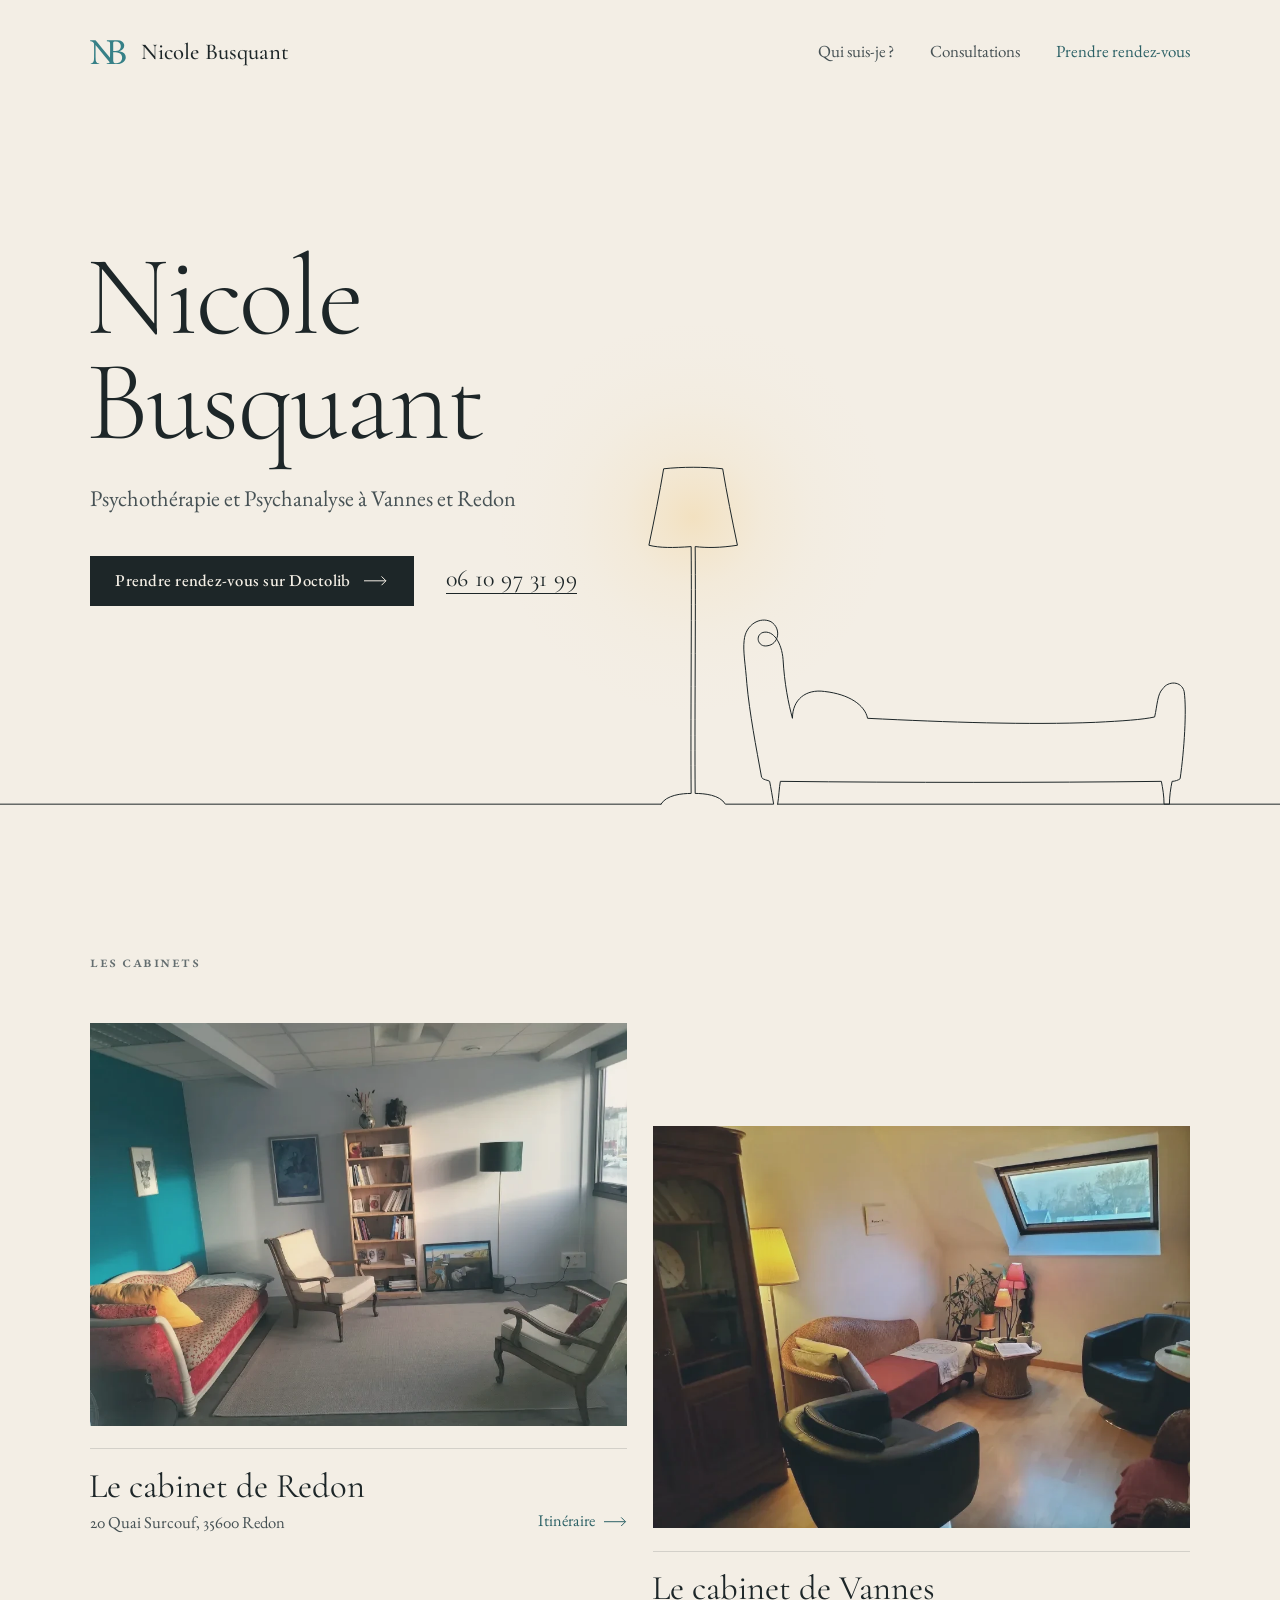
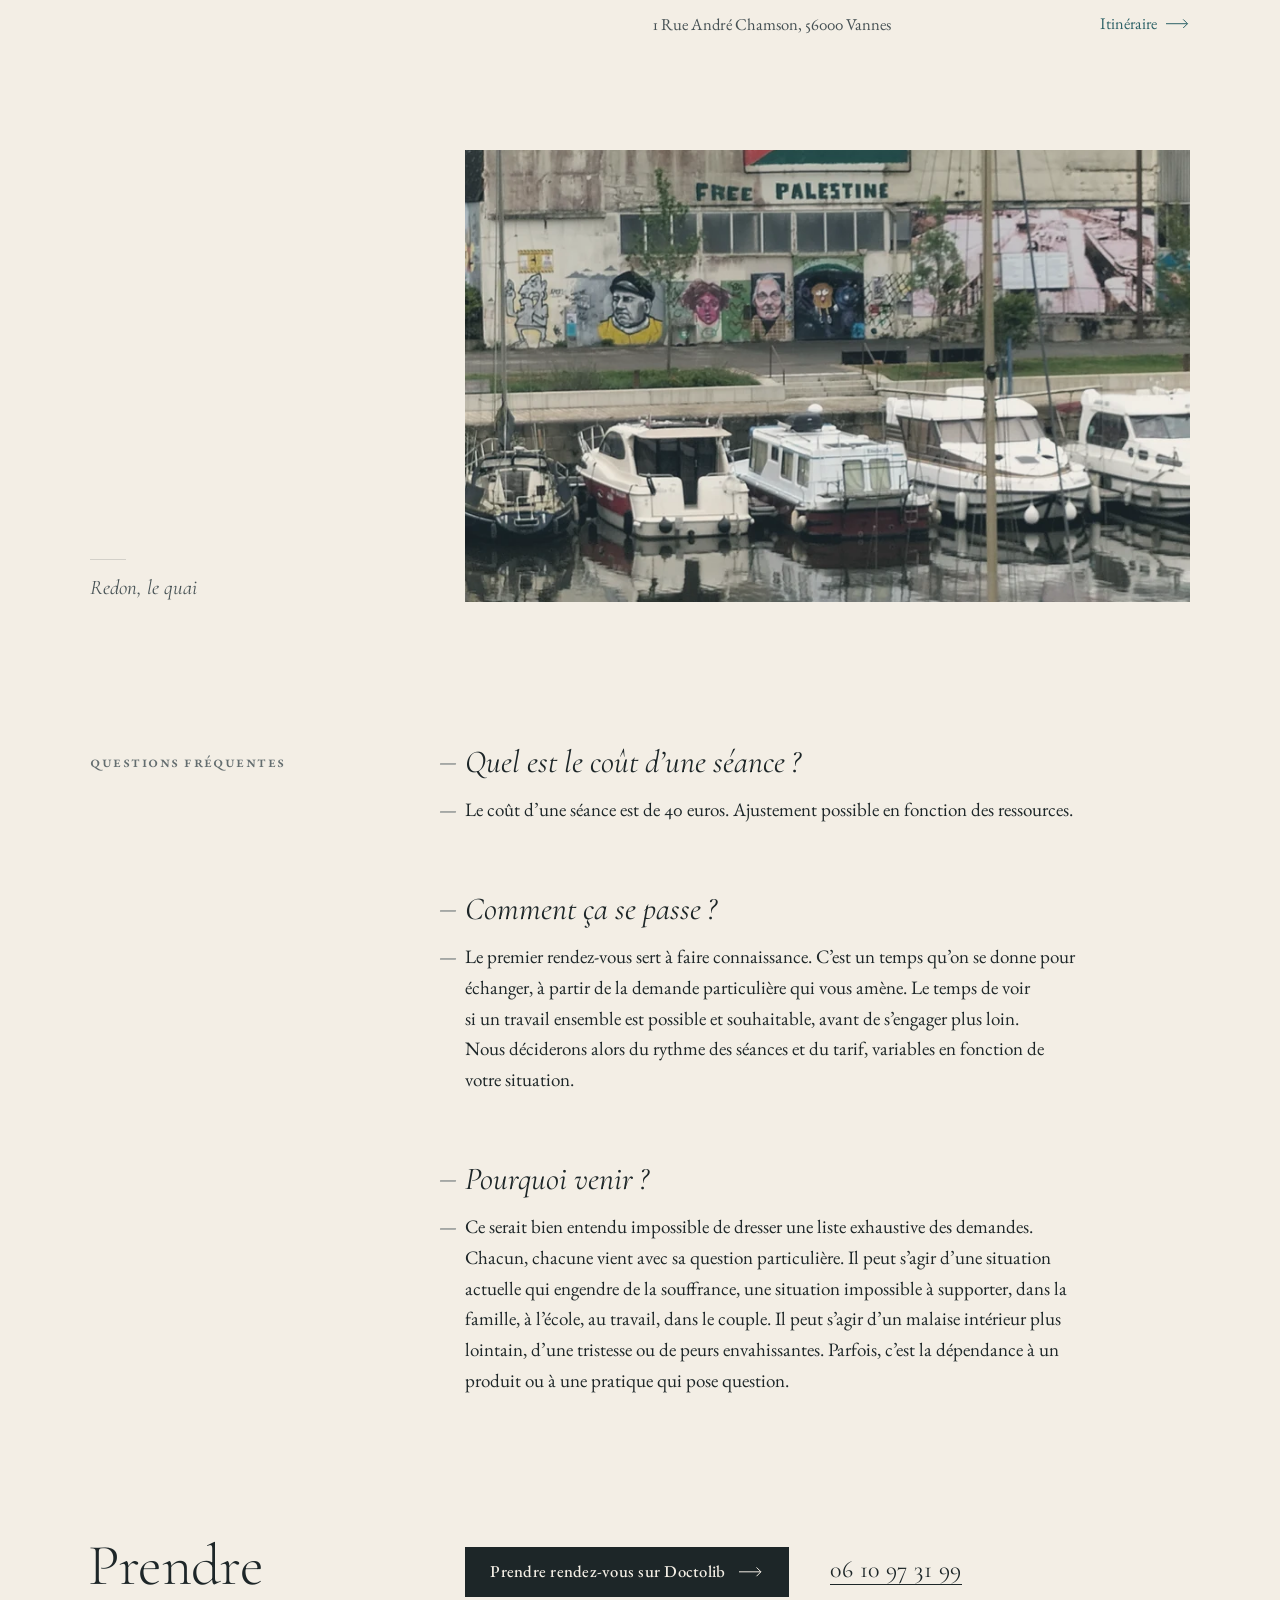
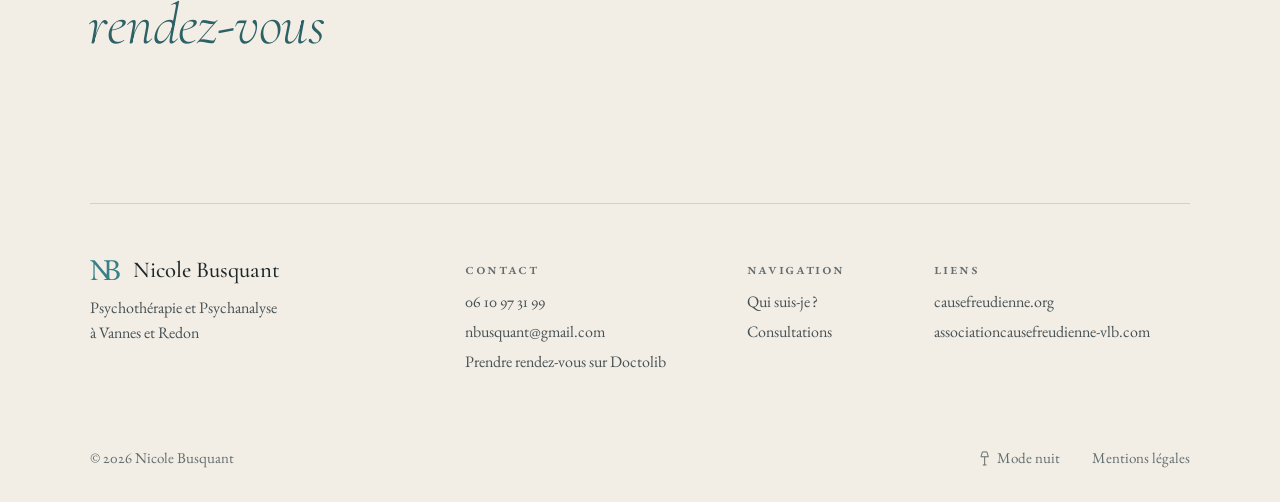
==== commit a79d8d2c: "Add a discreet day/night switch in the footer The site still follows the device setting by default. " ====
--- a/index.html
+++ b/index.html
@@ -22,7 +22,7 @@
 <link rel="preload" href="assets/fonts/cormorant-garamond-normal.woff2" as="font" type="font/woff2" crossorigin>
 <link rel="preload" href="assets/fonts/eb-garamond.woff2" as="font" type="font/woff2" crossorigin>
 <link rel="stylesheet" href="assets/css/style.css">
-<script>document.documentElement.classList.add('js')</script><script type="application/ld+json">{"@context":"https://schema.org","@graph":[{"@type":"Person","@id":"https://nicolebusquant.fr/#nicole-busquant","name":"Nicole Busquant","jobTitle":"Psychothérapeute, psychanalyste","url":"https://nicolebusquant.fr/","telephone":"+33 6 10 97 31 99","email":"nbusquant@gmail.com","image":"https://nicolebusquant.fr/assets/img/og-image.png","workLocation":[{"@type":"Place","name":"Cabinet de Redon","address":{"@type":"PostalAddress","streetAddress":"20 Quai Surcouf","postalCode":"35600","addressLocality":"Redon","addressCountry":"FR"}},{"@type":"Place","name":"Cabinet de Vannes","address":{"@type":"PostalAddress","streetAddress":"1 Rue André Chamson","postalCode":"56000","addressLocality":"Vannes","addressCountry":"FR"}}],"sameAs":["https://www.doctolib.fr/psychotherapeute/redon/nicole-busquant"]},{"@type":"FAQPage","mainEntity":[{"@type":"Question","name":"Quel est le coût d'une séance ?","acceptedAnswer":{"@type":"Answer","text":"Le coût d’une séance est de 40 euros. Ajustement possible en fonction des ressources."}},{"@type":"Question","name":"Comment ça se passe ?","acceptedAnswer":{"@type":"Answer","text":"Le premier rendez-vous sert à faire connaissance. C'est un temps qu’on se donne pour échanger, à partir de la demande particulière qui vous amène. Le temps de voir si un travail ensemble est possible et souhaitable, avant de s'engager plus loin. Nous déciderons alors du rythme des séances et du tarif, variables en fonction de votre situation."}},{"@type":"Question","name":"Pourquoi venir ?","acceptedAnswer":{"@type":"Answer","text":"Ce serait bien entendu impossible de dresser une liste exhaustive des demandes. Chacun, chacune vient avec sa question particulière. Il peut s'agir d'une situation actuelle qui engendre de la souffrance, une situation impossible à supporter, dans la famille, à l'école, au travail, dans le couple. Il peut s'agir d'un malaise intérieur plus lointain, d'une tristesse ou de peurs envahissantes. Parfois, c'est la dépendance à un produit ou à une pratique qui pose question."}}]}]}</script>
+<script>(function(d){d.classList.add('js');try{var t=localStorage.getItem('theme');if(t==='light'||t==='dark')d.setAttribute('data-theme',t)}catch(e){}})(document.documentElement)</script><script type="application/ld+json">{"@context":"https://schema.org","@graph":[{"@type":"Person","@id":"https://nicolebusquant.fr/#nicole-busquant","name":"Nicole Busquant","jobTitle":"Psychothérapeute, psychanalyste","url":"https://nicolebusquant.fr/","telephone":"+33 6 10 97 31 99","email":"nbusquant@gmail.com","image":"https://nicolebusquant.fr/assets/img/og-image.png","workLocation":[{"@type":"Place","name":"Cabinet de Redon","address":{"@type":"PostalAddress","streetAddress":"20 Quai Surcouf","postalCode":"35600","addressLocality":"Redon","addressCountry":"FR"}},{"@type":"Place","name":"Cabinet de Vannes","address":{"@type":"PostalAddress","streetAddress":"1 Rue André Chamson","postalCode":"56000","addressLocality":"Vannes","addressCountry":"FR"}}],"sameAs":["https://www.doctolib.fr/psychotherapeute/redon/nicole-busquant"]},{"@type":"FAQPage","mainEntity":[{"@type":"Question","name":"Quel est le coût d'une séance ?","acceptedAnswer":{"@type":"Answer","text":"Le coût d’une séance est de 40 euros. Ajustement possible en fonction des ressources."}},{"@type":"Question","name":"Comment ça se passe ?","acceptedAnswer":{"@type":"Answer","text":"Le premier rendez-vous sert à faire connaissance. C'est un temps qu’on se donne pour échanger, à partir de la demande particulière qui vous amène. Le temps de voir si un travail ensemble est possible et souhaitable, avant de s'engager plus loin. Nous déciderons alors du rythme des séances et du tarif, variables en fonction de votre situation."}},{"@type":"Question","name":"Pourquoi venir ?","acceptedAnswer":{"@type":"Answer","text":"Ce serait bien entendu impossible de dresser une liste exhaustive des demandes. Chacun, chacune vient avec sa question particulière. Il peut s'agir d'une situation actuelle qui engendre de la souffrance, une situation impossible à supporter, dans la famille, à l'école, au travail, dans le couple. Il peut s'agir d'un malaise intérieur plus lointain, d'une tristesse ou de peurs envahissantes. Parfois, c'est la dépendance à un produit ou à une pratique qui pose question."}}]}]}</script>
 </head>
 <body class="home">
 <a class="skip" href="#contenu">Aller au contenu</a>
@@ -160,7 +160,10 @@
     </div>
     <div class="foot-base">
       <span>© <span data-year>2026</span> Nicole Busquant</span>
-      <a href="legal.html">Mentions légales</a>
+      <span class="end">
+        <button class="theme-toggle" type="button" aria-pressed="false"><svg viewBox="0 0 10 16" aria-hidden="true" focusable="false"><path class="shade" d="M2.6 1h4.8L9 6.2H1z"/><path d="M5 6.2V15M3 15h4"/></svg>Mode nuit</button>
+        <a href="legal.html">Mentions légales</a>
+      </span>
     </div>
   </div>
 </footer>
--- a/assets/css/style.css
+++ b/assets/css/style.css
@@ -55,8 +55,11 @@
   --ease: cubic-bezier(.2, .7, .1, 1);
 }
 
+/* la nuit : suit le réglage de l'appareil, sauf choix contraire du visiteur
+   (interrupteur en pied de page, mémorisé dans le navigateur) */
 @media (prefers-color-scheme: dark) {
-  :root {
+  :root:not([data-theme="light"]) {
+    color-scheme: dark;
     --paper: #141819;
     --paper-2: #1c2122;
     --ink: #e9e2d4;
@@ -69,6 +72,20 @@
     --photo: brightness(.9);
   }
 }
+:root[data-theme="dark"] {
+  color-scheme: dark;
+  --paper: #141819;
+  --paper-2: #1c2122;
+  --ink: #e9e2d4;
+  --ink-2: #b5afa3;
+  --ink-3: #8f8a80;
+  --accent: #93c4c7;
+  --mark: #7fb8bd;
+  --rule: color-mix(in srgb, var(--ink) 16%, transparent);
+  --glow: .9;
+  --photo: brightness(.9);
+}
+:root[data-theme="light"] { color-scheme: light; }
 
 /* ---------- Base ---------- */
 *, *::before, *::after { box-sizing: border-box; }
@@ -403,6 +420,20 @@
   margin-top: clamp(3rem, 6vw, 4.5rem);
   font-size: .94rem; color: var(--ink-3);
 }
+.foot-base .end { display: flex; align-items: baseline; gap: .5rem 2rem; flex-wrap: wrap; }
+
+/* interrupteur jour / nuit : une petite lampe */
+.theme-toggle {
+  display: none; align-items: baseline; gap: .5em;
+  background: none; border: 0; padding: 0; margin: 0; cursor: pointer;
+  font: inherit; color: inherit;
+}
+.js .theme-toggle { display: inline-flex; }
+.theme-toggle:hover { color: var(--accent); }
+.theme-toggle svg { width: .62em; height: auto; align-self: center; overflow: visible; }
+.theme-toggle path { fill: none; stroke: currentColor; stroke-width: 1; vector-effect: non-scaling-stroke; stroke-linejoin: round; }
+.theme-toggle .shade { fill: transparent; transition: fill .4s; }
+.theme-toggle[aria-pressed="true"] .shade { fill: var(--lamp); stroke: var(--lamp); }
 
 /* ---------- Tablette ---------- */
 @media (max-width: 1080px) {
